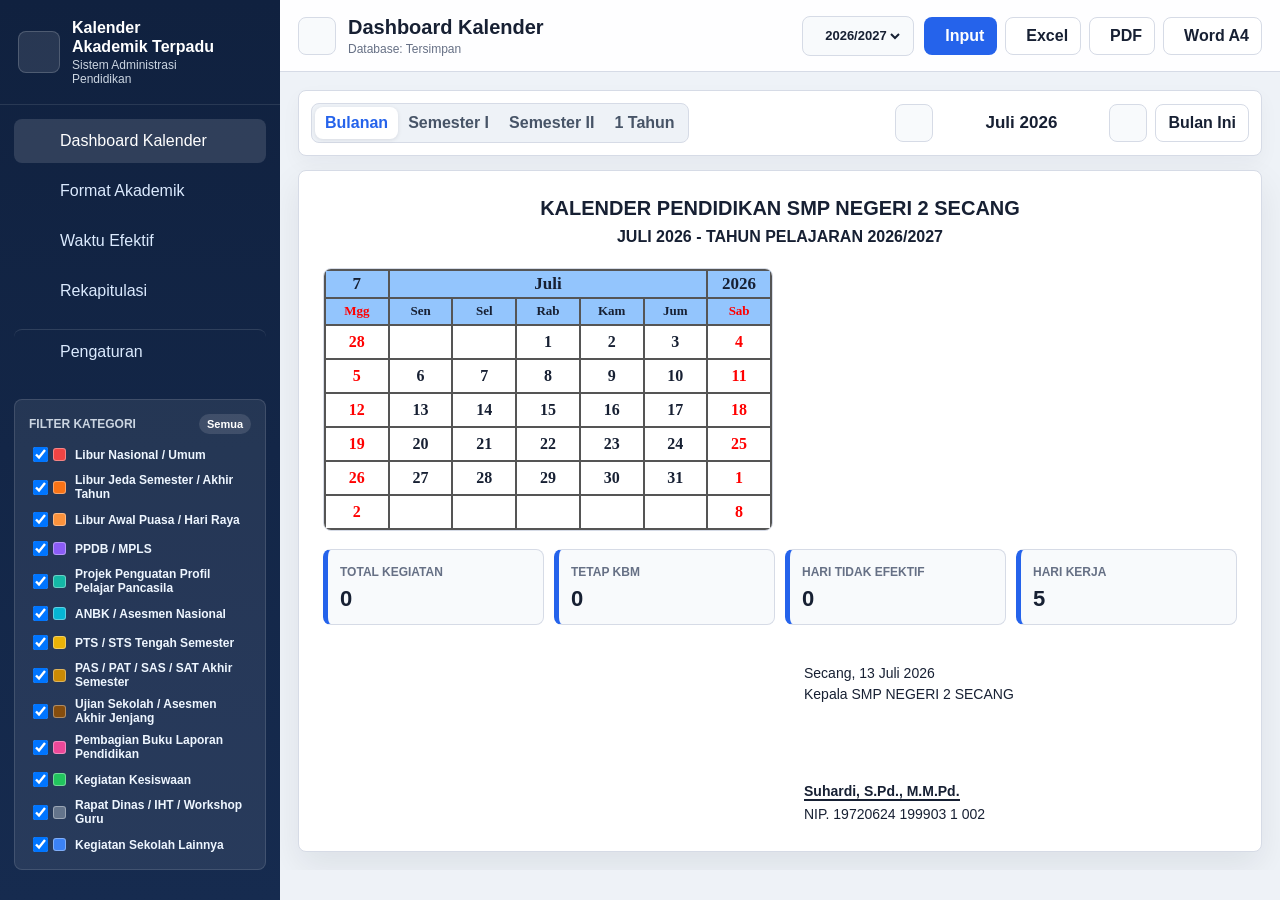
==== index.html @ 94230393 "Rename kalender_pendidikan_2025_2026 (1).html to index.html" ====
<!DOCTYPE html>
<html lang="id">
<head>
    <meta charset="UTF-8">
    <meta name="viewport" content="width=device-width, initial-scale=1.0">
    <meta http-equiv="Cache-Control" content="no-store, no-cache, must-revalidate">
    <meta http-equiv="Pragma" content="no-cache">
    <meta http-equiv="Expires" content="0">
    <title>Kalender Akademik Terpadu</title>
    <link rel="stylesheet" href="vendor/fontawesome/css/all.min.css">
    <link rel="stylesheet" href="styles.css?v=20260525-01">
</head>
<body>
    <script>
        (function () {
            try {
                var ui = JSON.parse(localStorage.getItem("siwaka.uiState.v4") || "{}");
                var sidebarCollapsed = localStorage.getItem("siwaka.sidebarCollapsed.v1") === "true" || ui.sidebarCollapsed === true;
                window.__SIWAKA_BOOT_STATE__ = {
                    sidebarCollapsed: sidebarCollapsed
                };
                if (sidebarCollapsed && window.innerWidth > 820) document.body.classList.add("sidebar-collapsed");
            } catch (error) {
                window.__SIWAKA_BOOT_STATE__ = {};
            }
        }());
    </script>
    <div id="mobile-overlay" class="mobile-overlay" aria-hidden="true"></div>

    <aside id="sidebar" class="sidebar">
        <div class="brand">
            <div class="brand-mark"><i class="fa-solid fa-graduation-cap"></i></div>
            <div>
                <h1>Kalender Akademik Terpadu</h1>
                <p>Sistem Administrasi Pendidikan</p>
            </div>
            <button type="button" class="icon-button sidebar-close" id="btn-close-sidebar" aria-label="Tutup menu">
                <i class="fa-solid fa-chevron-left"></i>
            </button>
        </div>

        <nav class="navigation" aria-label="Menu utama">
            <button type="button" class="nav-item active" data-view="dashboard"><i class="fa-solid fa-calendar-days"></i><span>Dashboard Kalender</span></button>
            <button type="button" class="nav-item" data-view="akademik"><i class="fa-solid fa-table-cells-large"></i><span>Format Akademik</span></button>
            <button type="button" class="nav-item" data-view="efektif"><i class="fa-solid fa-chart-pie"></i><span>Waktu Efektif</span></button>
            <button type="button" class="nav-item" data-view="rekap"><i class="fa-solid fa-list-check"></i><span>Rekapitulasi</span></button>
            <button type="button" class="nav-item nav-settings" data-view="settings"><i class="fa-solid fa-gear"></i><span>Pengaturan</span></button>
        </nav>

        <section class="sidebar-panel">
            <div class="panel-heading">
                <span>Filter Kategori</span>
                <button type="button" id="btn-select-all-filters">Semua</button>
            </div>
            <div id="filter-container" class="filter-list"></div>
        </section>
    </aside>

    <main class="app-shell">
        <header class="topbar no-export">
            <div class="topbar-left">
                <button type="button" class="icon-button" id="btn-open-sidebar" aria-label="Buka menu">
                    <i class="fa-solid fa-bars"></i>
                </button>
                <div>
                    <h2 id="header-title">Dashboard Kalender</h2>
                    <p id="database-status">Database belum dimuat</p>
                </div>
            </div>
            <div class="topbar-actions">
                <label class="year-picker" for="header-year-selector">
                    <i class="fa-solid fa-calendar-check"></i>
                    <select id="header-year-selector" aria-label="Tahun pelajaran"></select>
                </label>
                <div id="header-actions" class="action-group"></div>
            </div>
        </header>

        <section id="main-content" class="main-content">
            <section id="view-dashboard" class="view-section active">
                <div class="tool-surface no-export">
                    <div class="toolbar-row">
                        <div class="segmented" role="group" aria-label="Tampilan dashboard">
                            <button type="button" class="segment active" data-dashboard-mode="month">Bulanan</button>
                            <button type="button" class="segment" data-dashboard-mode="semester1">Semester I</button>
                            <button type="button" class="segment" data-dashboard-mode="semester2">Semester II</button>
                            <button type="button" class="segment" data-dashboard-mode="year">1 Tahun</button>
                        </div>
                        <div class="calendar-nav" id="month-nav">
                            <button type="button" class="icon-button bordered" id="btn-prev-month" aria-label="Bulan sebelumnya"><i class="fa-solid fa-chevron-left"></i></button>
                            <strong id="current-month-year">Juli 2026</strong>
                            <button type="button" class="icon-button bordered" id="btn-next-month" aria-label="Bulan berikutnya"><i class="fa-solid fa-chevron-right"></i></button>
                            <button type="button" class="secondary-button" id="btn-today">Bulan Ini</button>
                        </div>
                    </div>
                </div>
                <article id="export-dashboard" class="report-page dashboard-report"></article>
            </section>

            <section id="view-akademik" class="view-section">
                <div class="tool-surface no-export">
                    <div class="toolbar-row">
                        <div class="segmented" role="group" aria-label="Model format akademik">
                            <button type="button" class="segment active" data-academic-format="model-b">Model B</button>
                            <button type="button" class="segment" data-academic-format="model-c">Model C</button>
                            <button type="button" class="segment" data-academic-format="all">Semua Format</button>
                        </div>
                        <label class="inline-field" for="academic-scope">Rentang</label>
                        <select id="academic-scope">
                            <option value="year">1 Tahun Pelajaran</option>
                            <option value="semester1">Semester I</option>
                            <option value="semester2">Semester II</option>
                        </select>
                    </div>
                </div>
                <article id="export-akademik" class="report-page akademik-report"></article>
            </section>

            <section id="view-efektif" class="view-section">
                <article id="export-efektif" class="report-page">
                    <div class="report-title with-line">
                        <h2>ANALISIS ALOKASI WAKTU EFEKTIF</h2>
                        <h3>TAHUN PELAJARAN <span class="academic-year-text"></span></h3>
                    </div>
                    <div class="identity-grid">
                        <div><span>Nama Sekolah</span><strong class="school-name-text"></strong></div>
                        <div><span>Mata Pelajaran</span><strong class="subject-name-text"></strong></div>
                        <div><span>Jumlah Hari Kerja</span><strong><span class="work-days-text"></span> hari/minggu</strong></div>
                        <div><span>Alokasi Jam Pelajaran</span><strong><span class="jam-per-minggu-text"></span> JP/minggu</strong></div>
                        <div><span>Guru Pengampu</span><strong class="teacher-name-text"></strong></div>
                        <div><span>NIP Guru</span><strong class="teacher-nip-text"></strong></div>
                    </div>

                    <div id="efektif-summary" class="metric-grid"></div>

                    <h3 class="section-label">A. Perhitungan Semester I</h3>
                    <div class="table-scroll">
                        <table id="table-efektif-ganjil" class="report-table efektif-table">
                            <thead>
                                <tr>
                                    <th rowspan="2">No</th>
                                    <th rowspan="2">Bulan</th>
                                    <th colspan="2">Waktu Tersedia</th>
                                    <th colspan="3">Waktu Tidak Efektif</th>
                                    <th colspan="3">Waktu Efektif</th>
                                </tr>
                                <tr>
                                    <th>Pekan</th>
                                    <th>Hari Kerja</th>
                                    <th>Hari Libur</th>
                                    <th>Kegiatan</th>
                                    <th>Pekan</th>
                                    <th>Pekan</th>
                                    <th>Hari</th>
                                    <th>Jam</th>
                                </tr>
                            </thead>
                            <tbody></tbody>
                            <tfoot></tfoot>
                        </table>
                    </div>

                    <h3 class="section-label">B. Perhitungan Semester II</h3>
                    <div class="table-scroll">
                        <table id="table-efektif-genap" class="report-table efektif-table">
                            <thead>
                                <tr>
                                    <th rowspan="2">No</th>
                                    <th rowspan="2">Bulan</th>
                                    <th colspan="2">Waktu Tersedia</th>
                                    <th colspan="3">Waktu Tidak Efektif</th>
                                    <th colspan="3">Waktu Efektif</th>
                                </tr>
                                <tr>
                                    <th>Pekan</th>
                                    <th>Hari Kerja</th>
                                    <th>Hari Libur</th>
                                    <th>Kegiatan</th>
                                    <th>Pekan</th>
                                    <th>Pekan</th>
                                    <th>Hari</th>
                                    <th>Jam</th>
                                </tr>
                            </thead>
                            <tbody></tbody>
                            <tfoot></tfoot>
                        </table>
                    </div>

                    <div class="signature-row">
                        <div class="signature-block">
                            <p>Mengetahui,</p>
                            <p>Kepala Sekolah</p>
                            <div class="signature-space"></div>
                            <p class="signature-name headmaster-name-text"></p>
                            <p>NIP. <span class="headmaster-nip-text"></span></p>
                        </div>
                        <div class="signature-block">
                            <p><span class="ttd-place-date"></span></p>
                            <p>Guru Mata Pelajaran</p>
                            <div class="signature-space"></div>
                            <p class="signature-name teacher-name-text"></p>
                            <p>NIP. <span class="teacher-nip-text"></span></p>
                        </div>
                    </div>
                </article>
            </section>

            <section id="view-rekap" class="view-section">
                <div class="tool-surface no-export">
                    <div class="toolbar-row">
                        <label class="inline-field" for="filter-rekap-semester">Semester</label>
                        <select id="filter-rekap-semester">
                            <option value="all">Semua Semester</option>
                            <option value="semester1">Semester I</option>
                            <option value="semester2">Semester II</option>
                        </select>
                        <label class="inline-field" for="filter-rekap-bulan">Bulan</label>
                        <select id="filter-rekap-bulan"></select>
                    </div>
                </div>
                <article id="export-rekap" class="report-page">
                    <div class="report-title">
                        <h2>REKAPITULASI KEGIATAN DAN HARI LIBUR</h2>
                        <h3>TAHUN PELAJARAN <span class="academic-year-text"></span></h3>
                    </div>

                    <h3 class="section-label">A. Kegiatan Tetap KBM</h3>
                    <div class="table-scroll">
                        <table id="table-rekap-effective" class="report-table rekap-table">
                            <thead>
                                <tr>
                                    <th>No</th>
                                    <th>Nama Kegiatan</th>
                                    <th>Tanggal Mulai</th>
                                    <th>Tanggal Berakhir</th>
                                    <th>Durasi</th>
                                    <th>Kategori</th>
                                    <th>Status KBM</th>
                                    <th class="no-export">Aksi</th>
                                </tr>
                            </thead>
                            <tbody></tbody>
                        </table>
                    </div>

                    <h3 class="section-label danger">B. Hari Tidak Efektif KBM</h3>
                    <div class="table-scroll">
                        <table id="table-rekap-non-effective" class="report-table rekap-table">
                            <thead>
                                <tr>
                                    <th>No</th>
                                    <th>Nama Kegiatan / Hari Libur</th>
                                    <th>Tanggal Mulai</th>
                                    <th>Tanggal Berakhir</th>
                                    <th>Durasi</th>
                                    <th>Kategori</th>
                                    <th>Status KBM</th>
                                    <th class="no-export">Aksi</th>
                                </tr>
                            </thead>
                            <tbody></tbody>
                        </table>
                    </div>

                    <div class="signature-row">
                        <div class="signature-block"></div>
                        <div class="signature-block">
                            <p><span class="ttd-place-date"></span></p>
                            <p>Kepala Sekolah</p>
                            <div class="signature-space"></div>
                            <p class="signature-name headmaster-name-text"></p>
                            <p>NIP. <span class="headmaster-nip-text"></span></p>
                        </div>
                    </div>
                </article>
            </section>

            <section id="view-settings" class="view-section">
                <article class="settings-page">
                    <div class="tool-surface no-export">
                        <div class="segmented settings-tabs" role="group" aria-label="Tab pengaturan">
                            <button type="button" class="segment active" data-settings-tab="database">Database</button>
                            <button type="button" class="segment" data-settings-tab="identity">Identitas & Kurikulum</button>
                            <button type="button" class="segment" data-settings-tab="periods">Periode Pembelajaran</button>
                            <button type="button" class="segment" data-settings-tab="categories">Kategori</button>
                        </div>
                    </div>

                    <section class="settings-tab-panel active" id="settings-tab-database">
                        <section class="settings-card">
                            <div class="settings-heading">
                                <div>
                                    <h2>Database Excel</h2>
                                    <p id="db-file-name">kalender_database.xlsx</p>
                                </div>
                                <span id="db-state-pill" class="state-pill">Memuat</span>
                            </div>
                            <div class="button-row">
                                <button type="button" class="primary-button" id="btn-open-database"><i class="fa-solid fa-folder-open"></i> Buka Database</button>
                                <button type="button" class="secondary-button" id="btn-save-database"><i class="fa-solid fa-floppy-disk"></i> Simpan Database</button>
                                <button type="button" class="secondary-button" id="btn-download-database"><i class="fa-solid fa-file-arrow-down"></i> Unduh Database</button>
                            </div>
                            <input type="file" id="db-file-input" accept=".xlsx,.xls" hidden>
                        </section>
                    </section>

                    <section class="settings-tab-panel" id="settings-tab-identity">
                        <form id="settings-form" class="settings-card form-grid">
                            <div class="settings-heading wide">
                                <h2>Pengaturan Data Sekolah dan Kurikulum</h2>
                            </div>

                            <fieldset>
                                <legend>Identitas Sekolah</legend>
                                <label>Nama Sekolah
                                    <input type="text" id="set-schoolName" required>
                                </label>
                                <label>Tahun Pelajaran Mulai
                                    <select id="set-startYear"></select>
                                </label>
                                <label>Jenis Satuan Pendidikan
                                    <select id="set-institutionType">
                                        <option value="dinas">Dinas Pendidikan (SMP/SMA)</option>
                                        <option value="kemenag">Kemenag (MTs/MAN)</option>
                                        <option value="custom">Kustom</option>
                                    </select>
                                </label>
                                <label>Jumlah Hari Kerja
                                    <select id="set-workDays">
                                        <option value="5">5 hari kerja</option>
                                        <option value="6">6 hari kerja</option>
                                    </select>
                                </label>
                            </fieldset>

                            <fieldset>
                                <legend>Mata Pelajaran</legend>
                                <label>Mata Pelajaran
                                    <input type="text" id="set-subjectName">
                                </label>
                                <label>Kelas
                                    <input type="text" id="set-className" placeholder="Contoh: Kelas 8">
                                </label>
                                <label>Alokasi Jam Pelajaran / Minggu
                                    <input type="number" min="1" max="60" id="set-jamPerMinggu">
                                </label>
                                <label>Guru Pengampu
                                    <input type="text" id="set-teacherName">
                                </label>
                                <label>NIP Guru
                                    <input type="text" id="set-teacherNip">
                                </label>
                            </fieldset>

                            <fieldset>
                                <legend>Tanda Tangan Dokumen</legend>
                                <label>Nama Kepala Sekolah
                                    <input type="text" id="set-headmasterName">
                                </label>
                                <label>NIP Kepala Sekolah
                                    <input type="text" id="set-headmasterNip">
                                </label>
                                <label>Tempat Tanda Tangan
                                    <input type="text" id="set-ttdPlace">
                                </label>
                                <label>Tanggal Tanda Tangan
                                    <input type="date" id="set-ttdDate">
                                </label>
                            </fieldset>

                            <div class="form-actions wide">
                                <button type="submit" class="primary-button"><i class="fa-solid fa-check"></i> Simpan Pengaturan</button>
                            </div>
                        </form>
                    </section>

                    <section class="settings-tab-panel" id="settings-tab-periods">
                        <section class="settings-card">
                            <div class="settings-heading">
                                <div>
                                    <h2>Periode Pembelajaran</h2>
                                    <p>Kelola tahun pelajaran, salin kegiatan antarperiode, dan bersihkan periode yang tidak digunakan.</p>
                                </div>
                                <button type="button" class="primary-button" id="btn-add-period"><i class="fa-solid fa-plus"></i> Tambah Periode</button>
                            </div>
                            <div class="table-scroll">
                                <table id="table-periods" class="report-table period-table">
                                    <thead>
                                        <tr>
                                            <th>Tahun Pelajaran</th>
                                            <th>Jumlah Kegiatan</th>
                                            <th>Status</th>
                                            <th>Aksi</th>
                                        </tr>
                                    </thead>
                                    <tbody></tbody>
                                </table>
                            </div>
                        </section>
                    </section>

                    <section class="settings-tab-panel" id="settings-tab-categories">
                        <section class="settings-card">
                            <div class="settings-heading">
                                <div>
                                    <h2>Pengaturan Kategori</h2>
                                    <p>Tambah, ubah, atau hapus kategori kegiatan yang tersimpan di database Excel.</p>
                                </div>
                                <button type="button" class="primary-button" id="btn-new-category"><i class="fa-solid fa-plus"></i> Tambah Kategori</button>
                            </div>
                            <div class="category-layout">
                                <form id="category-form" class="category-form">
                                    <input type="hidden" id="category-original-key">
                                    <label>Kode Kategori
                                        <input type="text" id="category-key" placeholder="contoh: raker" required>
                                    </label>
                                    <label>Nama Kategori
                                        <input type="text" id="category-label" placeholder="Contoh: Rapat Kerja" required>
                                    </label>
                                    <label>Warna
                                        <input type="color" id="category-color" value="#3b82f6">
                                    </label>
                                    <label>Warna Teks
                                        <select id="category-text-color">
                                            <option value="white">Putih</option>
                                            <option value="black">Hitam</option>
                                        </select>
                                    </label>
                                    <label class="check-row compact">
                                        <input type="checkbox" id="category-default-non-effective">
                                        <span>Default Hari Tidak Efektif KBM</span>
                                    </label>
                                    <div class="button-row">
                                        <button type="submit" class="primary-button"><i class="fa-solid fa-floppy-disk"></i> Simpan Kategori</button>
                                        <button type="button" class="secondary-button" id="btn-reset-category">Bersihkan</button>
                                    </div>
                                </form>
                                <div class="table-scroll">
                                    <table id="table-categories" class="report-table category-table">
                                        <thead>
                                            <tr>
                                                <th>Kode</th>
                                                <th>Warna</th>
                                                <th>Nama Kategori</th>
                                                <th>Default KBM</th>
                                                <th>Aksi</th>
                                            </tr>
                                        </thead>
                                        <tbody></tbody>
                                    </table>
                                </div>
                            </div>
                        </section>
                    </section>
                </article>
            </section>
        </section>
    </main>

    <div id="event-modal" class="modal" aria-hidden="true">
        <div class="modal-card" role="dialog" aria-modal="true" aria-labelledby="modal-title">
            <div class="modal-head">
                <h3 id="modal-title">Tambah Kegiatan</h3>
                <button type="button" class="icon-button" id="btn-close-modal" aria-label="Tutup"><i class="fa-solid fa-xmark"></i></button>
            </div>
            <form id="event-form" class="event-form">
                <input type="hidden" id="event-id">
                <label>Nama Kegiatan
                    <input type="text" id="event-title" required>
                </label>
                <div class="two-cols">
                    <label>Tanggal Mulai
                        <input type="date" id="event-start" required>
                    </label>
                    <label>Tanggal Berakhir
                        <input type="date" id="event-end" required>
                    </label>
                </div>
                <label>Kategori / Jenis Kegiatan
                    <select id="event-type" required></select>
                </label>
                <label>Catatan
                    <textarea id="event-notes" rows="3"></textarea>
                </label>
                <label class="check-row">
                    <input type="checkbox" id="event-isNonEffective">
                    <span>Masuk Hari Tidak Efektif KBM</span>
                </label>
                <div class="modal-actions">
                    <button type="button" class="danger-button hidden" id="btn-delete-event"><i class="fa-solid fa-trash"></i> Hapus</button>
                    <div class="modal-actions-right">
                        <button type="button" class="secondary-button" id="btn-cancel-event">Batal</button>
                        <button type="submit" class="primary-button"><i class="fa-solid fa-floppy-disk"></i> Simpan</button>
                    </div>
                </div>
            </form>
        </div>
    </div>

    <script src="vendor/sweetalert2.all.min.js"></script>
    <script src="vendor/xlsx.full.min.js"></script>
    <script src="vendor/html2canvas.min.js"></script>
    <script src="vendor/jspdf.umd.min.js"></script>
    <script src="vendor/exceljs.min.js"></script>
    <script src="vendor/docx.umd.js"></script>
    <script src="app.js?v=20260525-01"></script>
</body>
</html>
---- styles.css ----
:root {
    --ink: #172033;
    --muted: #667085;
    --line: #d6dbe6;
    --soft: #f4f7fb;
    --surface: #ffffff;
    --navy: #10213f;
    --navy-2: #1d3557;
    --blue: #2563eb;
    --green: #15803d;
    --amber: #b45309;
    --red: #dc2626;
    --cyan: #0e7490;
    --radius: 8px;
    --shadow: 0 14px 34px rgba(15, 23, 42, 0.08);
}

* {
    box-sizing: border-box;
}

html,
body {
    height: 100%;
}

body {
    margin: 0;
    display: flex;
    overflow: hidden;
    background: #eef2f7;
    color: var(--ink);
    font-family: "Segoe UI", Arial, sans-serif;
    letter-spacing: 0;
}

button,
input,
select,
textarea {
    font: inherit;
}

button {
    cursor: pointer;
}

.hidden {
    display: none !important;
}

.mobile-overlay {
    display: none;
    position: fixed;
    inset: 0;
    z-index: 40;
    background: rgba(15, 23, 42, 0.45);
}

.sidebar {
    width: 280px;
    flex: 0 0 280px;
    min-height: 100vh;
    background: linear-gradient(180deg, var(--navy), #162b4f);
    color: #fff;
    display: flex;
    flex-direction: column;
    z-index: 50;
    transition: transform 0.22s ease, margin-left 0.22s ease;
}

.brand {
    min-height: 82px;
    display: grid;
    grid-template-columns: 42px 1fr 34px;
    align-items: center;
    gap: 12px;
    padding: 18px;
    border-bottom: 1px solid rgba(255, 255, 255, 0.1);
}

.brand-mark {
    width: 42px;
    height: 42px;
    display: grid;
    place-items: center;
    border: 1px solid rgba(255, 255, 255, 0.18);
    border-radius: 8px;
    background: rgba(255, 255, 255, 0.1);
}

.brand h1,
.brand p {
    margin: 0;
}

.brand h1 {
    font-size: 16px;
    line-height: 1.2;
    font-weight: 800;
}

.brand p {
    margin-top: 2px;
    color: #cbd5e1;
    font-size: 12px;
}

.navigation {
    padding: 14px;
    display: grid;
    gap: 6px;
}

.nav-item {
    border: 0;
    background: transparent;
    color: #dbeafe;
    display: grid;
    grid-template-columns: 22px 1fr;
    gap: 12px;
    align-items: center;
    width: 100%;
    min-height: 44px;
    padding: 10px 12px;
    border-radius: var(--radius);
    text-align: left;
}

.nav-item:hover,
.nav-item.active {
    background: rgba(255, 255, 255, 0.13);
    color: #fff;
}

.nav-settings {
    margin-top: 10px;
    border-top: 1px solid rgba(255, 255, 255, 0.12);
}

.sidebar-panel {
    margin: 12px 14px 18px;
    padding: 14px;
    background: rgba(255, 255, 255, 0.08);
    border: 1px solid rgba(255, 255, 255, 0.12);
    border-radius: var(--radius);
    overflow: auto;
}

.panel-heading {
    display: flex;
    justify-content: space-between;
    align-items: center;
    margin-bottom: 10px;
    color: #cbd5e1;
    font-size: 12px;
    font-weight: 800;
    text-transform: uppercase;
}

.panel-heading button {
    border: 0;
    border-radius: 999px;
    background: rgba(255, 255, 255, 0.12);
    color: #fff;
    padding: 4px 8px;
    font-size: 11px;
}

.filter-list {
    display: grid;
    gap: 8px;
    max-height: 48vh;
    overflow: auto;
    padding-right: 3px;
}

.filter-item {
    display: grid;
    grid-template-columns: 16px 14px 1fr;
    align-items: center;
    gap: 8px;
    font-size: 12px;
    color: #eef6ff;
}

.filter-item input {
    width: 15px;
    height: 15px;
}

.swatch {
    width: 13px;
    height: 13px;
    border-radius: 3px;
    border: 1px solid rgba(255, 255, 255, 0.35);
}

.app-shell {
    min-width: 0;
    flex: 1;
    display: flex;
    flex-direction: column;
    height: 100vh;
}

.topbar {
    min-height: 72px;
    padding: 12px 18px;
    background: rgba(255, 255, 255, 0.96);
    border-bottom: 1px solid var(--line);
    display: flex;
    align-items: center;
    justify-content: space-between;
    gap: 16px;
    z-index: 20;
}

.topbar-left {
    display: flex;
    align-items: center;
    gap: 12px;
    min-width: 240px;
}

.topbar h2 {
    margin: 0;
    font-size: 20px;
    font-weight: 800;
}

.topbar p {
    margin: 3px 0 0;
    color: var(--muted);
    font-size: 12px;
}

.topbar-actions {
    display: flex;
    align-items: center;
    gap: 10px;
    flex-wrap: wrap;
    justify-content: flex-end;
}

.action-group {
    display: flex;
    gap: 8px;
    flex-wrap: wrap;
    justify-content: flex-end;
}

.icon-button,
.primary-button,
.secondary-button,
.danger-button,
.export-button,
.event-action,
.segment {
    border: 1px solid transparent;
    border-radius: var(--radius);
    min-height: 38px;
    display: inline-flex;
    align-items: center;
    justify-content: center;
    gap: 8px;
    padding: 9px 12px;
    font-weight: 700;
}

.icon-button {
    width: 38px;
    padding: 0;
    color: var(--ink);
    background: #f8fafc;
    border-color: var(--line);
}

.icon-button:hover,
.secondary-button:hover,
.export-button:hover {
    background: #e9eef6;
}

.bordered {
    border-color: var(--line);
}

.primary-button {
    color: #fff;
    background: var(--blue);
}

.primary-button:hover {
    background: #1d4ed8;
}

.secondary-button,
.export-button,
.event-action {
    background: #fff;
    color: var(--ink);
    border-color: var(--line);
}

.danger-button {
    background: #fff1f2;
    color: var(--red);
    border-color: #fecdd3;
}

.year-picker {
    display: inline-flex;
    align-items: center;
    gap: 8px;
    min-height: 38px;
    padding: 0 10px;
    border: 1px solid var(--line);
    border-radius: var(--radius);
    background: #f8fafc;
}

.year-picker select,
.tool-surface select,
.settings-page select,
.settings-page input,
.event-form input,
.event-form select,
.event-form textarea {
    border: 1px solid var(--line);
    border-radius: var(--radius);
    background: #fff;
    color: var(--ink);
    min-height: 38px;
    padding: 8px 10px;
}

.year-picker select {
    border: 0;
    background: transparent;
    padding: 0;
    font-weight: 800;
}

.main-content {
    overflow: auto;
    padding: 18px;
}

.view-section {
    display: none;
}

.view-section.active {
    display: block;
}

.tool-surface {
    background: var(--surface);
    border: 1px solid var(--line);
    border-radius: var(--radius);
    padding: 12px;
    margin-bottom: 14px;
    box-shadow: 0 8px 20px rgba(15, 23, 42, 0.04);
}

.toolbar-row {
    display: flex;
    align-items: center;
    gap: 10px;
    flex-wrap: wrap;
}

.segmented {
    display: inline-flex;
    background: #eef2f7;
    border: 1px solid var(--line);
    border-radius: var(--radius);
    padding: 3px;
}

.segment {
    border: 0;
    min-height: 32px;
    background: transparent;
    color: #475467;
    padding: 7px 10px;
}

.segment.active {
    background: #fff;
    color: var(--blue);
    box-shadow: 0 1px 4px rgba(15, 23, 42, 0.1);
}

.settings-tab-panel {
    display: none;
}

.settings-tab-panel.active {
    display: block;
}

.calendar-nav {
    display: flex;
    align-items: center;
    gap: 8px;
    margin-left: auto;
}

.calendar-nav strong {
    min-width: 160px;
    text-align: center;
    font-size: 17px;
}

.inline-field {
    color: var(--muted);
    font-weight: 800;
    font-size: 13px;
}

.report-page {
    background: #fff;
    border: 1px solid var(--line);
    border-radius: var(--radius);
    box-shadow: var(--shadow);
    padding: 24px;
    overflow: hidden;
}

.report-sheet {
    background: #fff;
    page-break-after: always;
    break-after: page;
}

.report-sheet:last-child {
    page-break-after: auto;
    break-after: auto;
}

.akademik-report,
.dashboard-report {
    display: grid;
    gap: 18px;
}

.akademik-sheet + .akademik-sheet {
    padding-top: 18px;
    border-top: 1px dashed #c7cfdb;
}

.report-title {
    text-align: center;
    margin-bottom: 20px;
}

.report-title h2,
.report-title h3 {
    margin: 0;
    text-transform: uppercase;
}

.report-title h2 {
    font-size: 20px;
    line-height: 1.3;
    font-weight: 900;
}

.report-title h3 {
    margin-top: 5px;
    font-size: 16px;
    font-weight: 800;
    line-height: 1.35;
}

.with-line {
    padding-bottom: 14px;
    border-bottom: 2px solid var(--ink);
}

.table-scroll {
    width: 100%;
    overflow: auto;
}

.report-table,
.academic-board,
.summary-table,
.month-calendar {
    width: 100%;
    border-collapse: collapse;
}

.report-table th,
.report-table td,
.summary-table th,
.summary-table td {
    border: 1px solid #344054;
    padding: 6px 8px;
    text-align: center;
    vertical-align: middle;
}

.report-table th,
.summary-table th {
    background: #e8edf5;
    font-weight: 900;
}

.report-table td.text-left,
.summary-table td.text-left {
    text-align: left;
}

.academic-board {
    table-layout: fixed;
    min-width: 1240px;
    font-family: "Times New Roman", serif;
    font-size: 16px;
}

.academic-board th,
.academic-board td {
    border: 2px solid #1f2937;
    height: 28px;
    text-align: center;
    vertical-align: middle;
    padding: 0;
}

.academic-board th {
    background: #fff;
    font-weight: 700;
}

.academic-board .col-no {
    width: 42px;
}

.academic-board .col-month {
    width: 170px;
    text-align: left;
    padding-left: 8px;
    font-size: 19px;
    white-space: nowrap;
}

.academic-board .date-col {
    width: 32px;
}

.academic-board .day-head {
    height: 54px;
    font-size: 16px;
    font-weight: 500;
}

.academic-board .day-head span {
    display: inline-block;
    writing-mode: vertical-rl;
    transform: rotate(180deg);
    line-height: 1;
}

.academic-board .date-cell {
    font-size: 18px;
    background: #fff;
}

.academic-board .other-month {
    background: #dfead8;
    color: #fff;
}

.academic-board .non-working {
    color: #dc2626;
    font-weight: 800;
}

.model-b-table .date-cell.non-working:not(.event-cell) {
    background: #fff;
    color: #ff0000;
}

.model-b-table {
    min-width: 1180px;
}

.model-b-table .col-month {
    width: 160px;
}

.model-b-table .date-col {
    width: 27px;
}

.model-b-table .day-head.non-working {
    background: #ff0000;
    color: #fff;
}

.model-b-table .day-head {
    height: 30px;
    font-size: 13px;
}

.model-b-table .day-head span {
    writing-mode: horizontal-tb;
    transform: none;
    line-height: 1.1;
}

.model-b-table .date-cell {
    height: 30px;
    font-size: 16px;
    line-height: 1;
}

.model-b-table .blank-date {
    background: #fff;
    color: transparent;
}

.model-b-table .date-cell.non-working:not(.event-cell) {
    background: #ff0000;
    color: #fff;
}

.model-c-table {
    min-width: 1240px;
    font-size: 14px;
}

.model-c-table .col-month {
    width: 170px;
    font-size: 18px;
}

.model-c-table .date-col {
    width: 36px;
    height: 28px;
    font-size: 17px;
}

.model-c-table .date-cell {
    height: 34px;
    font-size: 14px;
}

.model-c-table .date-cell.non-working:not(.event-cell) {
    background: #ff0000;
    color: #fff;
}

.model-c-table .invalid-date {
    background: #000 !important;
    color: #000 !important;
}

.academic-board .event-cell {
    color: #fff;
    font-weight: 900;
    text-shadow: 0 1px 2px rgba(0, 0, 0, 0.35);
}

.academic-board .event-cell.light-text {
    color: #111827;
    text-shadow: none;
}

.report-footer-grid {
    display: grid;
    grid-template-columns: minmax(360px, 1fr) minmax(260px, 0.8fr);
    gap: 36px;
    margin-top: 24px;
    align-items: start;
}

.summary-table {
    max-width: 560px;
    font-size: 14px;
}

.dashboard-export-summary {
    display: grid;
    grid-template-columns: minmax(260px, 0.75fr) minmax(360px, 1fr);
    gap: 18px;
    align-items: start;
    margin-top: 20px;
}

.dashboard-stats-table {
    max-width: 420px;
}

.export-only {
    display: none !important;
}

.format-note {
    margin: 8px 0 0;
    color: var(--muted);
    font-size: 12px;
    font-weight: 800;
    text-align: right;
}

.no-break {
    break-inside: avoid;
    page-break-inside: avoid;
}

.legend-list {
    display: flex;
    flex-wrap: wrap;
    gap: 8px 16px;
    margin-top: 16px;
    font-size: 12px;
}

.legend-item {
    display: inline-flex;
    align-items: center;
    gap: 6px;
}

.signature-row {
    display: grid;
    grid-template-columns: 1fr 1fr;
    gap: 48px;
    margin-top: 40px;
}

.signature-block {
    min-height: 150px;
    font-size: 14px;
}

.signature-block.right {
    justify-self: end;
    min-width: 320px;
}

.signature-block p {
    margin: 0 0 5px;
}

.signature-space {
    height: 76px;
}

.signature-name {
    display: inline-block;
    border-bottom: 2px solid currentColor;
    font-weight: 900;
}

.effective-sheet {
    max-width: 980px;
    margin: 0 auto;
    padding: 34px 28px 26px;
    font-family: "Times New Roman", serif;
    color: #111;
}

.effective-title {
    margin: 0 0 28px;
    text-align: center;
    font-size: 22px;
    font-weight: 900;
    letter-spacing: 0;
}

.effective-identity-table {
    width: 860px;
    margin: 0 auto 16px;
    border-collapse: collapse;
    table-layout: fixed;
    font-size: 18px;
}

.effective-identity-table td {
    border: 0;
    padding: 2px 8px;
    vertical-align: top;
    text-align: left;
}

.effective-identity-table td:nth-child(1),
.effective-identity-table td:nth-child(3) {
    width: 170px;
}

.effective-section-title {
    max-width: 840px;
    margin: 16px auto 10px;
    font-size: 19px;
    font-weight: 900;
}

.effective-board {
    width: 840px;
    margin: 0 auto 28px;
    border-collapse: collapse;
    table-layout: fixed;
    font-size: 18px;
}

.effective-board th,
.effective-board td {
    border: 2px solid #111;
    height: 34px;
    padding: 3px 7px;
    text-align: center;
    vertical-align: middle;
}

.effective-board th,
.effective-board tfoot th {
    background: var(--effective-accent, #93c5fd);
    font-weight: 900;
}

.effective-board .text-left {
    text-align: left;
    padding-left: 18px;
}

.effective-summary {
    width: 600px;
    margin: 0 0 38px 56px;
    border-collapse: collapse;
    font-size: 18px;
}

.effective-summary td {
    border: 0;
    padding: 4px 8px;
    vertical-align: middle;
    text-align: left;
}

.effective-summary td:nth-child(1) {
    width: 36px;
    text-align: right;
}

.effective-summary td:nth-child(2) {
    width: 280px;
}

.effective-summary td:nth-child(3) {
    width: 18px;
    text-align: center;
}

.effective-summary td:nth-child(4) {
    width: 70px;
    text-align: right;
}

.effective-sheet .signature-row {
    width: 760px;
    margin: 18px auto 0;
}

.effective-sheet .signature-block {
    font-size: 18px;
}

.identity-grid {
    display: grid;
    grid-template-columns: repeat(2, minmax(220px, 1fr));
    gap: 8px 26px;
    margin: 18px 0;
}

.identity-grid div {
    display: flex;
    justify-content: space-between;
    gap: 16px;
    border-bottom: 1px dashed #b8c0cc;
    padding-bottom: 5px;
}

.identity-grid span {
    color: var(--muted);
    font-weight: 700;
}

.metric-grid {
    display: grid;
    grid-template-columns: repeat(4, minmax(150px, 1fr));
    gap: 10px;
    margin: 18px 0;
}

.metric-card {
    border: 1px solid var(--line);
    border-left: 5px solid var(--blue);
    border-radius: var(--radius);
    background: #f8fafc;
    padding: 12px;
}

.metric-card strong {
    display: block;
    margin-top: 6px;
    font-size: 22px;
}

.metric-card span {
    color: var(--muted);
    font-size: 12px;
    font-weight: 800;
    text-transform: uppercase;
}

.section-label {
    margin: 22px 0 8px;
    padding: 9px 12px;
    background: #eaf2ff;
    border-left: 5px solid var(--blue);
    font-size: 15px;
    text-transform: uppercase;
}

.section-label.danger {
    background: #fff1f2;
    border-left-color: var(--red);
}

.efektif-table,
.rekap-table {
    font-size: 13px;
}

.rekap-table .status-effective {
    color: var(--green);
    font-weight: 900;
}

.rekap-table .status-non-effective {
    color: var(--red);
    font-weight: 900;
}

.category-pill {
    display: inline-block;
    max-width: 190px;
    padding: 4px 7px;
    border-radius: 999px;
    color: #fff;
    font-size: 10px;
    font-weight: 900;
    text-transform: uppercase;
    line-height: 1.2;
}

.category-pill.light-text {
    color: #111827;
}

.settings-page {
    max-width: min(100%, 1280px);
    margin: 0 auto;
    display: grid;
    gap: 16px;
}

.settings-card {
    background: #fff;
    border: 1px solid var(--line);
    border-radius: var(--radius);
    box-shadow: var(--shadow);
    padding: 18px;
}

.settings-heading {
    display: flex;
    align-items: center;
    justify-content: space-between;
    gap: 12px;
    margin-bottom: 14px;
}

.settings-heading h2 {
    margin: 0;
    font-size: 18px;
}

.settings-heading p {
    margin: 4px 0 0;
    color: var(--muted);
}

.state-pill {
    display: inline-flex;
    align-items: center;
    border-radius: 999px;
    background: #eef2ff;
    color: #3730a3;
    padding: 5px 10px;
    font-weight: 900;
    font-size: 12px;
}

.state-pill.dirty {
    background: #fff7ed;
    color: var(--amber);
}

.state-pill.ready {
    background: #ecfdf3;
    color: var(--green);
}

.button-row {
    display: flex;
    flex-wrap: wrap;
    gap: 10px;
}

.category-layout {
    display: grid;
    grid-template-columns: minmax(220px, 280px) minmax(620px, 1fr);
    gap: 16px;
    align-items: start;
}

.category-form {
    display: grid;
    gap: 12px;
    padding: 14px;
    border: 1px solid var(--line);
    border-radius: var(--radius);
    background: #f8fafc;
}

.category-form input,
.category-form select {
    border: 1px solid var(--line);
    border-radius: var(--radius);
    background: #fff;
    color: var(--ink);
    min-height: 38px;
    padding: 8px 10px;
}

.category-form input[type="color"] {
    min-height: 42px;
    padding: 3px;
}

.check-row.compact {
    padding: 10px;
}

.category-table {
    width: 100%;
    min-width: 0;
    table-layout: fixed;
    font-size: 12px;
}

.category-table th,
.category-table td {
    padding: 6px;
    word-break: break-word;
}

.category-table th:nth-child(1),
.category-table td:nth-child(1) {
    width: 120px;
}

.category-table th:nth-child(2),
.category-table td:nth-child(2) {
    width: 170px;
}

.category-table th:nth-child(4),
.category-table td:nth-child(4) {
    width: 120px;
}

.category-table th:nth-child(5),
.category-table td:nth-child(5) {
    width: 82px;
}

.category-table code {
    padding: 3px 6px;
    border-radius: 5px;
    background: #eef2f7;
    color: #1f2937;
    font-weight: 800;
}

.export-dialog-grid {
    display: grid;
    grid-template-columns: minmax(260px, 0.78fr) minmax(340px, 1.22fr);
    gap: 18px;
    text-align: left;
    align-items: start;
}

.export-dialog-grid.single-panel {
    grid-template-columns: 1fr;
}

.export-dialog-fields {
    display: grid;
    grid-template-columns: 1fr 1fr;
    gap: 12px;
    align-content: start;
    padding: 2px;
}

.export-dialog-intro {
    grid-column: 1 / -1;
    display: grid;
    gap: 4px;
    padding: 12px;
    border: 1px solid #dbe3ef;
    border-radius: var(--radius);
    background: #f8fafc;
}

.export-dialog-intro strong {
    color: var(--navy);
    font-size: 14px;
}

.export-dialog-intro span {
    color: var(--muted);
    font-size: 12px;
}

.export-dialog-grid label {
    font-size: 12px;
}

.export-dialog-grid select,
.export-dialog-grid input {
    width: 100%;
    border: 1px solid var(--line);
    border-radius: var(--radius);
    min-height: 38px;
    padding: 8px 10px;
}

.pdf-preview-panel {
    display: grid;
    gap: 8px;
    justify-items: center;
    align-content: start;
    padding: 10px;
    border: 1px solid var(--line);
    border-radius: var(--radius);
    background: #f8fafc;
    min-width: 0;
}

.pdf-preview-panel canvas {
    width: 100%;
    max-width: 520px;
    height: auto;
    border-radius: 4px;
    background: #e5e7eb;
}

.pdf-preview-panel p {
    margin: 0;
    color: var(--muted);
    font-size: 12px;
    text-align: center;
}

.form-grid {
    display: grid;
    grid-template-columns: repeat(3, minmax(240px, 1fr));
    gap: 16px;
}

.form-grid .wide {
    grid-column: 1 / -1;
}

fieldset {
    border: 1px solid var(--line);
    border-radius: var(--radius);
    margin: 0;
    padding: 15px;
    display: grid;
    gap: 12px;
}

legend {
    padding: 0 7px;
    color: var(--navy-2);
    font-weight: 900;
}

label {
    display: grid;
    gap: 6px;
    color: #344054;
    font-size: 13px;
    font-weight: 800;
}

.form-actions {
    display: flex;
    justify-content: flex-end;
    padding-top: 4px;
}

.modal {
    display: none;
    position: fixed;
    inset: 0;
    z-index: 80;
    place-items: center;
    padding: 18px;
    background: rgba(15, 23, 42, 0.6);
}

.modal.open {
    display: grid;
}

.modal-card {
    width: min(620px, 100%);
    max-height: 92vh;
    overflow: auto;
    background: #fff;
    border-radius: var(--radius);
    box-shadow: 0 28px 80px rgba(0, 0, 0, 0.25);
}

.modal-head {
    display: flex;
    justify-content: space-between;
    align-items: center;
    padding: 16px 18px;
    border-bottom: 1px solid var(--line);
    background: #f8fafc;
}

.modal-head h3 {
    margin: 0;
}

.event-form {
    display: grid;
    gap: 14px;
    padding: 18px;
}

.two-cols {
    display: grid;
    grid-template-columns: 1fr 1fr;
    gap: 12px;
}

.check-row {
    display: flex;
    align-items: center;
    gap: 10px;
    background: #eff6ff;
    border: 1px solid #bfdbfe;
    border-radius: var(--radius);
    padding: 12px;
}

.check-row input {
    width: 18px;
    height: 18px;
}

.modal-actions {
    display: flex;
    justify-content: space-between;
    gap: 12px;
    padding-top: 12px;
    border-top: 1px solid var(--line);
}

.modal-actions-right {
    display: flex;
    gap: 8px;
    margin-left: auto;
}

.copy-period-dialog {
    display: grid;
    gap: 14px;
    text-align: left;
}

.copy-period-dialog p {
    margin: 0;
    color: var(--muted);
}

.copy-period-dialog label {
    display: grid;
    gap: 7px;
    font-weight: 800;
    color: var(--ink);
}

.copy-period-dialog .checkbox-row {
    display: flex;
    align-items: flex-start;
    gap: 10px;
    font-weight: 600;
}

.copy-period-dialog .checkbox-row input {
    margin-top: 3px;
}

.copy-period-dialog .dialog-hint {
    font-size: 13px;
}

.dashboard-month-card {
    border: 1px solid var(--line);
    border-radius: var(--radius);
    overflow: hidden;
    background: #fff;
    display: flex;
    flex-direction: column;
}

.month-event-list {
    padding: 8px;
    font-size: 11px;
    border-top: 1px solid var(--line);
    flex: 1;
    background: #fcfcfc;
}

.month-event-item {
    display: flex;
    align-items: flex-start;
    gap: 4px;
    margin-bottom: 2px;
    line-height: 1.2;
}

.event-dot {
    width: 6px;
    height: 6px;
    border-radius: 50%;
    flex-shrink: 0;
    margin-top: 4px;
}

.event-date {
    font-weight: 800;
    color: var(--navy);
    white-space: nowrap;
}

.event-text {
    color: #334155;
    word-break: break-word;
}

.month-event-more {
    font-style: italic;
    color: var(--muted);
    font-size: 10px;
    margin-top: 4px;
}

.dashboard-month-card h3 {
    margin: 0;
    padding: 9px 10px;
    background: #f2f6fb;
    border-bottom: 1px solid var(--line);
    font-size: 15px;
    text-align: center;
    text-transform: uppercase;
}

.month-calendar {
    table-layout: fixed;
    font-size: 13px;
    font-family: "Times New Roman", serif;
}

.month-calendar th,
.month-calendar td {
    border: 2px solid #555;
    height: 34px;
    vertical-align: middle;
    padding: 2px;
    text-align: center;
}

.month-calendar th {
    height: 27px;
    background: #93c5fd;
    font-weight: 900;
}

.month-calendar .month-title-row th {
    font-size: 17px;
    height: 28px;
}

.month-calendar .non-working-head {
    color: #ff0000;
}

.month-calendar .date-number {
    display: block;
    line-height: 1;
    font-weight: 900;
    margin: 0;
    font-size: 16px;
}

.month-calendar .other-month {
    color: transparent;
    background: #fff;
}

.month-calendar .non-working {
    color: #ff0000;
}

.month-calendar .event-cell {
    color: #fff;
    font-weight: 900;
}

.month-calendar .event-cell.light-text {
    color: #111827;
}

.month-calendar .event-mini {
    display: block;
    overflow: hidden;
    white-space: nowrap;
    text-overflow: ellipsis;
    border-radius: 3px;
    padding: 2px 3px;
    color: #fff;
    font-size: 10px;
    line-height: 1.2;
    margin-top: 2px;
    font-family: Arial, sans-serif;
    font-weight: 700;
}

.month-calendar .event-mini.light-text {
    color: #111827;
}

.dashboard-grid {
    display: grid;
    grid-template-columns: repeat(3, minmax(260px, 1fr));
    gap: 14px;
}

.dashboard-grid.model-a-year {
    grid-template-columns: repeat(4, minmax(230px, 1fr));
    gap: 8px 14px;
}

.dashboard-grid.semester {
    grid-template-columns: repeat(2, minmax(300px, 1fr));
}

.empty-row {
    color: var(--muted);
    font-style: italic;
}

.export-clone {
    position: fixed;
    left: -10000px;
    top: 0;
    background: #fff;
    color: #111827;
    padding: 0;
    z-index: 0;
    pointer-events: none;
    font-kerning: none;
    text-rendering: geometricPrecision;
    overflow: visible;
}

.export-clone *,
.export-mode * {
    box-sizing: border-box;
}

.export-clone .report-page,
.export-mode {
    width: 100%;
    box-shadow: none !important;
    border: 0 !important;
    border-radius: 0 !important;
}

.export-mode .no-export {
    display: none !important;
}

.export-mode .table-scroll {
    overflow: visible;
}

.print-fit-page {
    box-sizing: border-box;
    background: #fff;
}

.export-page-a3.export-landscape {
    min-height: 1120px;
}

.export-page-a4.export-landscape {
    min-height: 780px;
}

.export-page-a3.export-portrait {
    min-height: 1600px;
}

.export-page-a4.export-portrait {
    min-height: 1120px;
}

.export-mode {
    letter-spacing: 0 !important;
    word-spacing: normal !important;
}

.pdf-export-mode,
.pdf-export-mode * {
    font-family: Arial, Helvetica, sans-serif !important;
    font-kerning: none !important;
    font-variant-ligatures: none !important;
    text-rendering: geometricPrecision !important;
}

.pdf-export-mode .signature-row {
    justify-items: end;
    gap: 24px;
    margin-top: 24px;
}

.pdf-export-mode .signature-block.right,
.pdf-export-mode .signature-row .signature-block:last-child {
    justify-self: end;
    text-align: left;
}

.pdf-export-mode .report-footer-grid {
    grid-template-columns: minmax(360px, 0.62fr) minmax(320px, 0.38fr);
    align-items: start;
    column-gap: 24px;
}

.pdf-export-mode .dashboard-pdf-footer {
    grid-template-columns: minmax(640px, 0.58fr) minmax(360px, 0.42fr);
    column-gap: 28px;
    margin-top: 16px;
    align-items: start;
}

.pdf-export-mode .dashboard-footer-summary .dashboard-export-summary {
    display: block !important;
    margin-top: 0;
}

.pdf-export-mode .dashboard-footer-summary .summary-table {
    max-width: 430px;
    font-size: 13px;
}

.pdf-export-mode .dashboard-footer-summary .export-legend-list {
    justify-content: flex-start;
    justify-self: start;
    max-width: 760px;
    margin-top: 10px;
}

.pdf-export-mode .dashboard-footer-right {
    justify-self: end;
    display: flex;
    flex-direction: column;
    align-items: flex-end;
    gap: 8px;
    width: 100%;
}

.pdf-export-mode .dashboard-footer-right .signature-row {
    display: block;
    width: 360px;
    margin-top: 0;
}

.pdf-export-mode .dashboard-footer-right .signature-row .signature-block:first-child {
    display: none;
}

.pdf-export-mode .dashboard-footer-right .signature-block {
    min-height: 130px;
}

.pdf-export-mode .export-legend-list {
    justify-content: flex-start;
    justify-self: start;
    max-width: 620px;
    margin-top: 8px;
    gap: 8px 14px;
    text-align: left;
}

.pdf-export-mode .report-footer-grid .export-legend-list {
    grid-column: 1;
}

.export-mode .event-mini {
    display: block !important;
    min-height: 10px;
    padding: 1px 2px;
    font-size: 8px;
    line-height: 1.05;
    white-space: nowrap;
}

.export-mode .export-only {
    display: grid !important;
}

.export-mode .report-title {
    display: block;
    margin-bottom: 18px;
    padding-top: 4px;
}

.export-mode .report-title h2 {
    display: block;
    line-height: 1.45;
    margin: 0;
    white-space: normal;
    word-break: normal;
}

.export-mode .report-title h3 {
    display: block;
    line-height: 1.35;
    margin: 8px 0 0;
    white-space: normal;
    word-break: normal;
}

.export-mode.dashboard-sheet {
    padding: 12px 8px 0;
}

.export-mode .dashboard-grid.model-a-year {
    gap: 8px 12px;
}

.export-mode .month-calendar th,
.export-mode .month-calendar td {
    height: 26px;
    padding: 1px;
}

.export-mode .month-event-list {
    padding: 4px 6px;
    font-size: 9px;
}

.export-mode .month-event-item {
    gap: 3px;
    margin-bottom: 1px;
}

.export-mode .event-dot {
    width: 4px;
    height: 4px;
    margin-top: 3px;
}

.export-mode .month-calendar .date-number {
    font-size: 14px;
}

.export-mode.akademik-sheet {
    padding: 16px 0 0;
}

.export-mode.effective-sheet {
    padding-top: 18px;
}

.export-mode.effective-sheet .effective-identity-table td:nth-child(1) {
    width: 145px;
}

.export-mode.effective-sheet .effective-identity-table td:nth-child(2) {
    width: 390px;
}

.export-mode.effective-sheet .effective-identity-table td:nth-child(3) {
    width: 145px;
}

.export-mode.effective-sheet .effective-identity-table td:nth-child(4) {
    width: 180px;
}

.word-export {
    font-family: "Times New Roman", serif;
}

@media (max-width: 1100px) {
    .form-grid {
        grid-template-columns: 1fr 1fr;
    }

    .category-layout {
        grid-template-columns: 1fr;
    }

    .metric-grid {
        grid-template-columns: 1fr 1fr;
    }

    .dashboard-grid,
    .dashboard-grid.semester {
        grid-template-columns: 1fr 1fr;
    }
}

@media (max-width: 820px) {
    body {
        overflow: hidden;
    }

    .sidebar {
        position: fixed;
        transform: translateX(-100%);
    }

    body.sidebar-open .sidebar {
        transform: translateX(0);
    }

    body.sidebar-open .mobile-overlay {
        display: block;
    }

    .sidebar-close {
        display: inline-flex;
    }

    .topbar {
        align-items: flex-start;
        flex-direction: column;
    }

    .topbar-actions,
    .action-group {
        width: 100%;
        justify-content: flex-start;
    }

    .main-content {
        padding: 12px;
    }

    .report-page {
        padding: 14px;
    }

    .identity-grid,
    .report-footer-grid,
    .signature-row,
    .form-grid,
    .two-cols,
    .dashboard-grid,
    .dashboard-grid.semester {
        grid-template-columns: 1fr;
    }

    .export-dialog-grid,
    .export-dialog-fields {
        grid-template-columns: 1fr;
    }

    .calendar-nav {
        margin-left: 0;
        width: 100%;
        flex-wrap: wrap;
    }

    .effective-sheet {
        padding: 20px 0;
    }

    .effective-identity-table,
    .effective-board,
    .effective-sheet .signature-row {
        width: 100%;
    }

    .effective-summary {
        width: 100%;
        margin-left: 0;
    }

    .effective-identity-table td {
        display: block;
        width: 100% !important;
        padding: 1px 6px;
    }
}

@media (min-width: 821px) {
    .sidebar-close {
        display: none;
    }

    body.sidebar-collapsed .sidebar {
        margin-left: -280px;
    }
}

@page {
    size: A3 landscape;
    margin: 8mm;
}

@media print {
    body {
        display: block;
        overflow: visible;
        background: #fff;
    }

    .sidebar,
    .topbar,
    .tool-surface,
    .mobile-overlay,
    .modal,
    .no-export {
        display: none !important;
    }

    .app-shell,
    .main-content {
        display: block;
        height: auto;
        overflow: visible;
        padding: 0;
    }

    .view-section {
        display: none !important;
    }

    .view-section.active {
        display: block !important;
    }

    .report-page {
        border: 0;
        box-shadow: none;
        padding: 0;
        page-break-after: avoid;
    }

    .report-sheet {
        page-break-after: always;
    }

    .table-scroll {
        overflow: visible;
    }
}
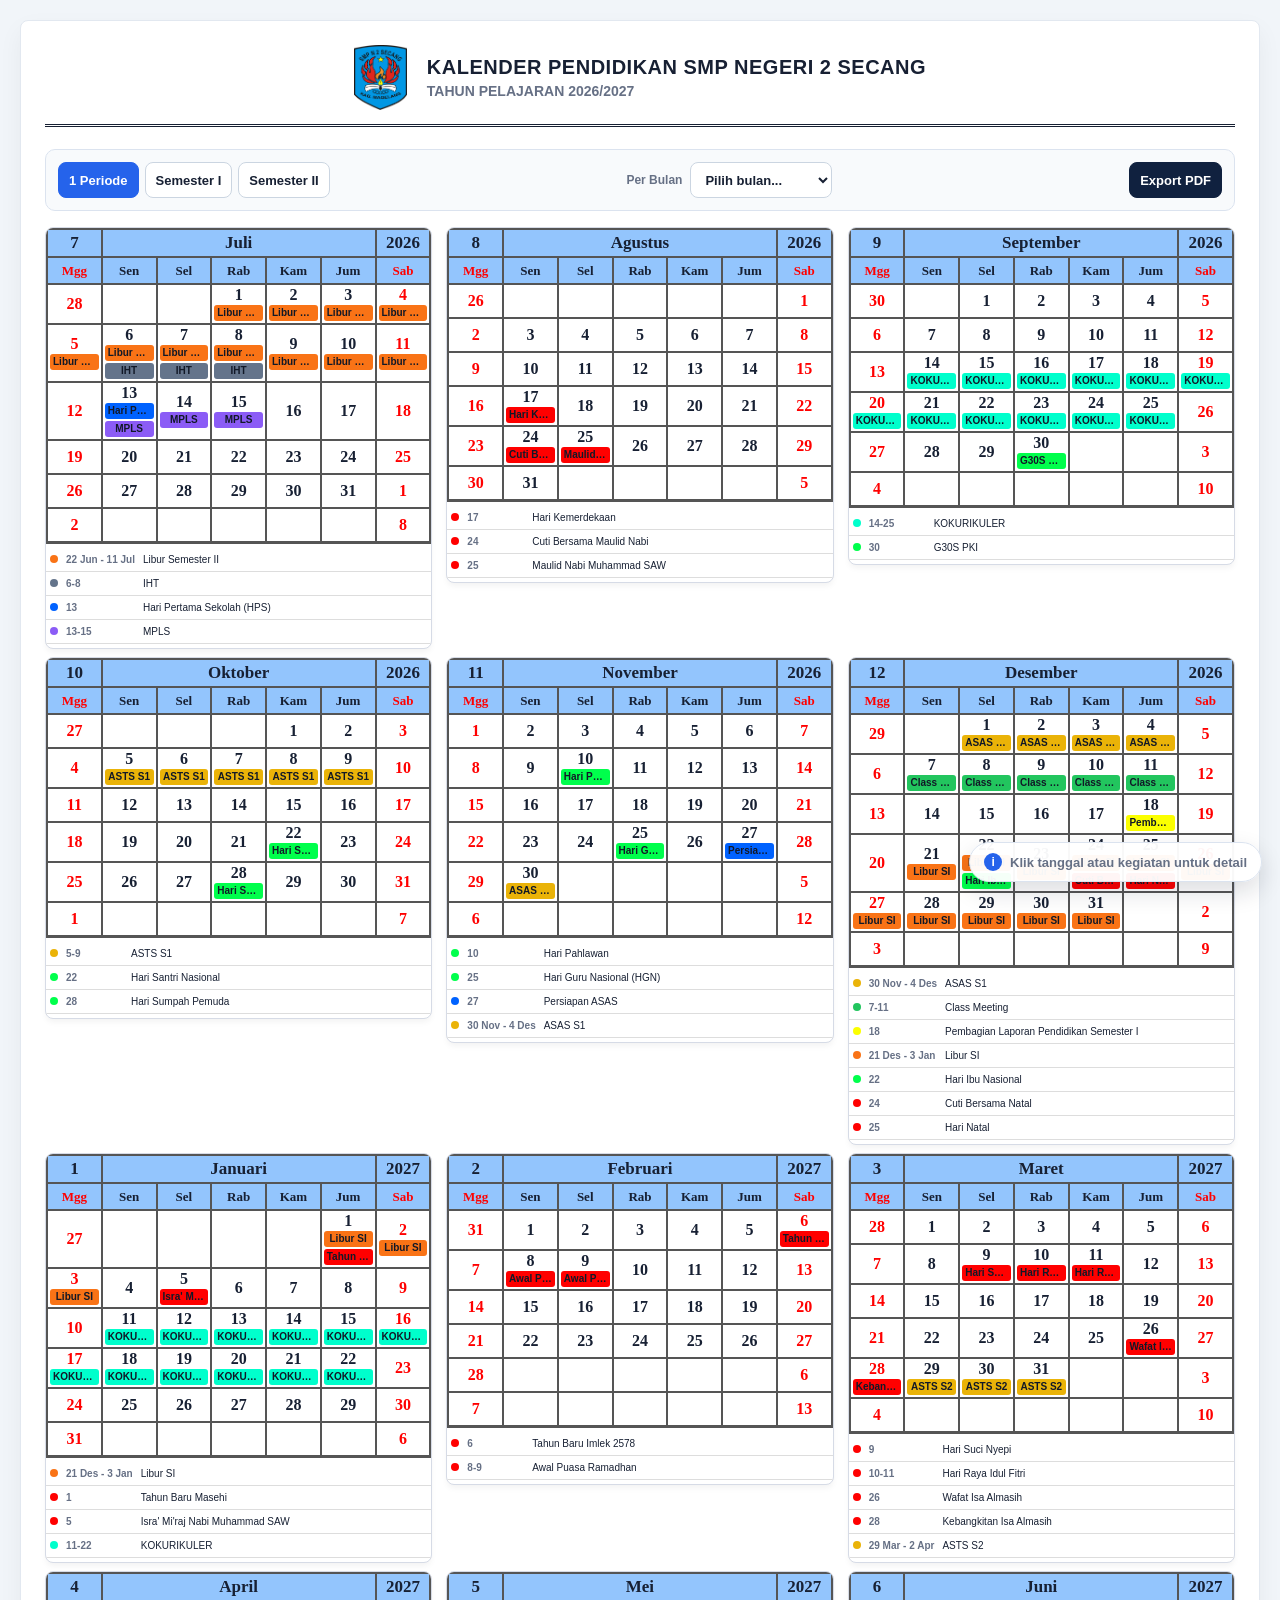
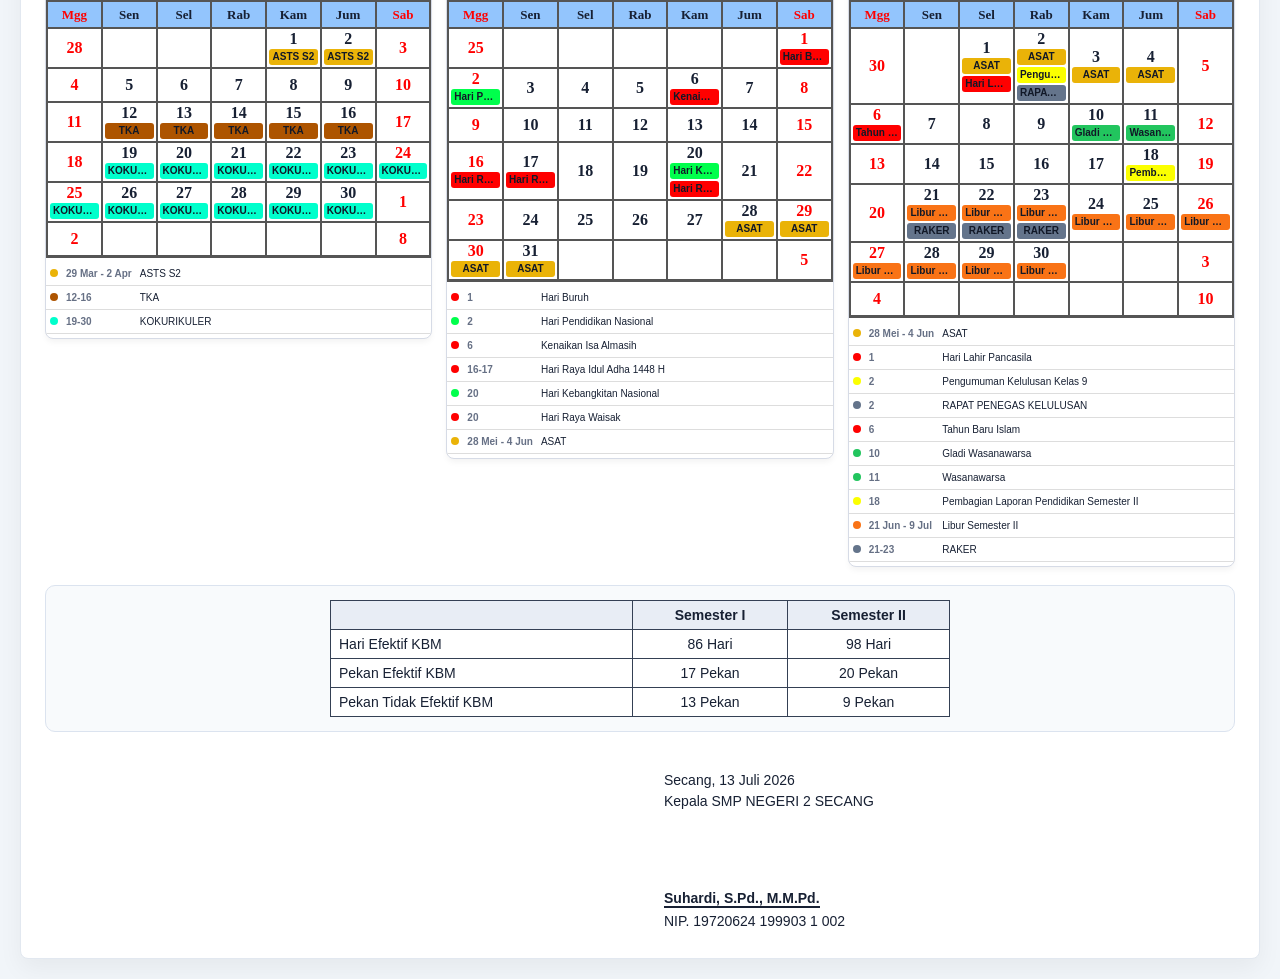
==== commit 36fc8bc7: "Update index.html" ====
--- a/index.html
+++ b/index.html
@@ -3,507 +3,4897 @@
 <head>
     <meta charset="UTF-8">
     <meta name="viewport" content="width=device-width, initial-scale=1.0">
-    <meta http-equiv="Cache-Control" content="no-store, no-cache, must-revalidate">
-    <meta http-equiv="Pragma" content="no-cache">
-    <meta http-equiv="Expires" content="0">
-    <title>Kalender Akademik Terpadu</title>
-    <link rel="stylesheet" href="vendor/fontawesome/css/all.min.css">
-    <link rel="stylesheet" href="styles.css?v=20260525-01">
+    <title>Kalender Akademik - SMP NEGERI 2 SECANG</title>
+    <link rel="icon" type="image/png" href="20231129_082316.png">
+    <style>
+        
+            :root {
+                --ink: #172033;
+                --muted: #667085;
+                --line: #d6dbe6;
+                --soft: #f4f7fb;
+                --surface: #ffffff;
+                --navy: #10213f;
+                --navy-2: #1d3557;
+                --blue: #2563eb;
+                --green: #15803d;
+                --amber: #b45309;
+                --red: #dc2626;
+                --cyan: #0e7490;
+                --radius: 8px;
+                --shadow: 0 14px 34px rgba(15, 23, 42, 0.08);
+            }
+            
+            * {
+                box-sizing: border-box;
+            }
+            
+            body {
+                background: #f1f5f9;
+                margin: 0;
+                padding: 20px;
+                font-family: 'Inter', "Segoe UI", Arial, sans-serif;
+                display: block;
+                overflow: auto;
+                height: auto;
+                max-width: 100%;
+                color: var(--ink);
+            }
+            
+            .main-container {
+                width: min(100%, 1400px);
+                margin: 0 auto;
+                min-width: 0;
+            }
+            
+            .report-page {
+                box-shadow: 0 10px 25px rgba(0,0,0,0.05);
+                border: 1px solid #e2e8f0;
+                background: #ffffff;
+                margin: 0 auto;
+                padding: 24px;
+                border-radius: var(--radius);
+                max-width: 100%;
+                min-width: 0;
+                overflow-x: auto;
+            }
+            
+            .dashboard-report {
+                display: grid;
+                gap: 18px;
+            }
+            
+            /* Kop Surat Header */
+            .report-header-container {
+                display: flex;
+                align-items: center;
+                justify-content: center;
+                gap: 20px;
+                margin-bottom: 22px;
+                padding-bottom: 14px;
+                border-bottom: 3px double #172033;
+            }
+            
+            .report-header-container .report-logo {
+                height: 65px;
+                width: auto;
+                object-fit: contain;
+                flex-shrink: 0;
+            }
+            
+            .report-header-container .report-title {
+                text-align: left;
+                margin: 0;
+                padding: 0;
+                min-width: 0;
+            }
+            
+            .report-header-container .report-title h2 {
+                font-size: 20px;
+                margin: 0;
+                font-weight: 900;
+                text-transform: uppercase;
+                letter-spacing: 0.5px;
+                overflow-wrap: anywhere;
+            }
+            
+            .report-header-container .report-title h3 {
+                font-size: 14px;
+                margin: 4px 0 0 0;
+                font-weight: 800;
+                color: var(--muted);
+                text-transform: uppercase;
+                overflow-wrap: anywhere;
+            }
+            
+            /* Dashboard Grid */
+            .dashboard-grid {
+                display: grid;
+                grid-template-columns: repeat(auto-fit, minmax(min(100%, 260px), 1fr));
+                gap: 14px;
+                min-width: 0;
+            }
+
+            .standalone-toolbar {
+                display: flex;
+                flex-wrap: wrap;
+                align-items: center;
+                justify-content: space-between;
+                gap: 10px;
+                margin: 0 0 16px;
+                padding: 12px;
+                border: 1px solid #dbe3ef;
+                border-radius: 10px;
+                background: #f8fafc;
+            }
+
+            .standalone-toolbar-group {
+                display: inline-flex;
+                flex-wrap: wrap;
+                gap: 6px;
+            }
+
+            .standalone-control,
+            .standalone-print-button,
+            .standalone-month-picker select {
+                min-height: 36px;
+                border: 1px solid #cbd5e1;
+                border-radius: 8px;
+                background: #fff;
+                color: var(--ink);
+                padding: 7px 10px;
+                font: inherit;
+                font-size: 13px;
+                font-weight: 800;
+            }
+
+            .standalone-control,
+            .standalone-print-button {
+                cursor: pointer;
+            }
+
+            .standalone-control.active {
+                border-color: #2563eb;
+                background: #2563eb;
+                color: #fff;
+            }
+
+            .standalone-print-button {
+                background: #10213f;
+                border-color: #10213f;
+                color: #fff;
+            }
+
+            .standalone-month-picker {
+                display: inline-flex;
+                align-items: center;
+                gap: 8px;
+                color: var(--muted);
+                font-size: 12px;
+                font-weight: 800;
+            }
+            
+            .dashboard-grid.model-a-year {
+                grid-template-columns: repeat(auto-fit, minmax(min(100%, 230px), 1fr));
+                gap: 8px 14px;
+            }
+
+            .export-html-view .standalone-year-grid {
+                grid-template-columns: repeat(3, minmax(0, 1fr)) !important;
+                min-width: 0;
+                width: 100%;
+            }
+
+            .export-html-month {
+                min-width: 0;
+            }
+
+            .export-html-month.is-hidden {
+                display: none;
+            }
+
+            .export-html-view[data-view-mode="month"] .standalone-year-grid {
+                grid-template-columns: minmax(280px, 520px);
+                min-width: 0;
+                justify-content: center;
+            }
+
+            .standalone-summary {
+                margin-top: 18px;
+                padding: 14px;
+                border: 1px solid #dbe3ef;
+                border-radius: 10px;
+                background: #f8fafc;
+            }
+
+            .standalone-dashboard .no-export {
+                display: none !important;
+            }
+
+            .standalone-summary .dashboard-export-summary {
+                display: block;
+                margin: 0;
+            }
+
+            .standalone-summary .summary-table {
+                max-width: 620px;
+                margin: 0 auto;
+                background: #fff;
+                font-size: 14px;
+            }
+
+            .pdf-exporting .no-print,
+            .pdf-exporting .info-badge,
+            .pdf-exporting .detail-modal {
+                display: none !important;
+            }
+
+            .standalone-pdf-capture {
+                position: fixed !important;
+                left: -20000px !important;
+                top: 0 !important;
+                z-index: -1 !important;
+                width: 1500px !important;
+                max-width: 1500px !important;
+                min-width: 1500px !important;
+                padding: 24px !important;
+                background: #fff !important;
+                box-sizing: border-box !important;
+            }
+
+            .standalone-pdf-capture .standalone-toolbar,
+            .standalone-pdf-capture .no-print {
+                display: none !important;
+            }
+
+            .standalone-pdf-capture .standalone-year-grid {
+                grid-template-columns: repeat(3, minmax(0, 1fr)) !important;
+                min-width: 0 !important;
+                width: 100% !important;
+            }
+
+            .standalone-pdf-capture[data-pdf-view-mode="semester1"] .standalone-year-grid,
+            .standalone-pdf-capture[data-pdf-view-mode="semester2"] .standalone-year-grid {
+                grid-template-columns: repeat(3, minmax(0, 1fr)) !important;
+            }
+
+            .standalone-pdf-capture[data-pdf-view-mode="month"] {
+                width: 900px !important;
+                max-width: 900px !important;
+                min-width: 900px !important;
+            }
+
+            .standalone-pdf-capture[data-pdf-view-mode="month"] .standalone-year-grid {
+                grid-template-columns: 1fr !important;
+            }
+            
+            .dashboard-grid.semester {
+                grid-template-columns: repeat(auto-fit, minmax(min(100%, 300px), 1fr));
+            }
+            
+            /* Month Card */
+            .dashboard-month-card {
+                border: 1px solid var(--line);
+                border-radius: var(--radius);
+                overflow: hidden;
+                background: #fff;
+                box-shadow: 0 4px 6px -1px rgba(0, 0, 0, 0.05);
+                min-width: 0;
+            }
+            
+            .dashboard-month-card h3 {
+                margin: 0;
+                padding: 9px 10px;
+                background: #f2f6fb;
+                border-bottom: 1px solid var(--line);
+                font-size: 15px;
+                text-align: center;
+                text-transform: uppercase;
+                font-weight: 700;
+            }
+            
+            /* Month Calendar Table */
+            .month-calendar {
+                width: 100%;
+                border-collapse: collapse;
+                table-layout: fixed;
+                font-size: 13px;
+                font-family: "Times New Roman", serif;
+            }
+            
+            .month-calendar th,
+            .month-calendar td {
+                border: 2px solid #555;
+                height: 34px;
+                vertical-align: middle;
+                padding: 2px;
+                text-align: center;
+                overflow: hidden;
+            }
+            
+            .month-calendar th {
+                height: 27px;
+                background: #93c5fd;
+                font-weight: 900;
+            }
+            
+            .month-calendar .month-title-row th {
+                font-size: 17px;
+                height: 28px;
+            }
+            
+            .month-calendar .non-working-head {
+                color: #ff0000;
+            }
+            
+            .month-calendar .date-number {
+                display: block;
+                line-height: 1;
+                font-weight: 900;
+                margin: 0;
+                font-size: 16px;
+            }
+            
+            .month-calendar .other-month {
+                color: transparent;
+                background: #fff;
+                border: 2px solid #555;
+            }
+            
+            .month-calendar .non-working {
+                color: #ff0000;
+            }
+            
+            .month-calendar .event-cell {
+                color: #fff;
+                font-weight: 900;
+            }
+            
+            .month-calendar .event-cell.light-text {
+                color: #111827;
+            }
+            
+            .month-calendar .event-mini {
+                display: block;
+                overflow: hidden;
+                white-space: nowrap;
+                text-overflow: ellipsis;
+                border-radius: 3px;
+                padding: 2px 3px;
+                color: #fff;
+                font-size: 10px;
+                line-height: 1.2;
+                margin-top: 2px;
+                font-family: Arial, sans-serif;
+                font-weight: 700;
+            }
+            
+            .month-calendar .event-mini.light-text {
+                color: #111827;
+            }
+            
+            /* Footer & Metrics */
+            .report-footer-grid {
+                display: grid;
+                grid-template-columns: minmax(0, 1fr) minmax(0, 0.8fr);
+                gap: 36px;
+                margin-top: 24px;
+                align-items: start;
+                min-width: 0;
+            }
+            
+            .dashboard-pdf-footer {
+                grid-template-columns: minmax(640px, 0.58fr) minmax(360px, 0.42fr);
+                column-gap: 28px;
+                margin-top: 16px;
+                align-items: start;
+            }
+            
+            .dashboard-footer-summary {
+                display: block;
+            }
+            
+            .dashboard-export-summary {
+                display: grid;
+                grid-template-columns: minmax(0, 0.75fr) minmax(0, 1fr);
+                gap: 18px;
+                align-items: start;
+                margin-top: 20px;
+                min-width: 0;
+            }
+            
+            .summary-table {
+                width: 100%;
+                border-collapse: collapse;
+                font-size: 13px;
+            }
+            
+            .summary-table th,
+            .summary-table td {
+                border: 1px solid #344054;
+                padding: 6px 8px;
+                text-align: center;
+                vertical-align: middle;
+            }
+            
+            .summary-table th {
+                background: #e8edf5;
+                font-weight: 900;
+            }
+            
+            .summary-table td.text-left {
+                text-align: left;
+            }
+            
+            .metric-grid {
+                display: grid;
+                grid-template-columns: repeat(4, minmax(0, 1fr));
+                gap: 10px;
+                margin: 18px 0;
+                min-width: 0;
+            }
+            
+            .metric-card {
+                border: 1px solid var(--line);
+                border-left: 5px solid var(--blue);
+                border-radius: var(--radius);
+                background: #f8fafc;
+                padding: 12px;
+                min-width: 0;
+            }
+            
+            .metric-card strong {
+                display: block;
+                margin-top: 6px;
+                font-size: 22px;
+            }
+            
+            .metric-card span {
+                color: var(--muted);
+                font-size: 12px;
+                font-weight: 800;
+                text-transform: uppercase;
+            }
+            
+            /* Signature Row */
+            .signature-row {
+                display: grid;
+                grid-template-columns: 1fr 1fr;
+                gap: 48px;
+                margin-top: 40px;
+                min-width: 0;
+            }
+            
+            .signature-block {
+                min-height: 150px;
+                font-size: 14px;
+            }
+            
+            .signature-block.right {
+                justify-self: end;
+                min-width: 320px;
+            }
+            
+            .signature-block p {
+                margin: 0 0 5px;
+            }
+            
+            .signature-space {
+                height: 76px;
+            }
+            
+            .signature-name {
+                display: inline-block;
+                border-bottom: 2px solid currentColor;
+                font-weight: 900;
+            }
+            
+            .legend-list {
+                display: flex;
+                flex-wrap: wrap;
+                gap: 8px 16px;
+                margin-top: 16px;
+                font-size: 12px;
+            }
+            
+            .legend-item {
+                display: inline-flex;
+                align-items: center;
+                gap: 6px;
+            }
+            
+            .swatch {
+                width: 13px;
+                height: 13px;
+                border-radius: 3px;
+                border: 1px solid rgba(0, 0, 0, 0.15);
+            }
+            
+            /* Modern Events list inside month card */
+            .month-events-scroll-container {
+                padding: 6px;
+                background: #fdfdfd;
+                border-top: 1px solid var(--line);
+            }
+            
+            .month-events-table {
+                width: 100%;
+                border-collapse: collapse;
+                font-size: 11px;
+            }
+            
+            .month-event-row {
+                cursor: pointer;
+                transition: background-color 0.15s ease;
+                border-bottom: 1px solid #f1f5f9;
+            }
+            
+            .month-event-row:last-child {
+                border-bottom: none;
+            }
+            
+            .month-event-row:hover {
+                background-color: #f1f5f9;
+            }
+            
+            .event-color-col {
+                width: 12px;
+                padding: 6px 4px;
+                vertical-align: middle;
+                text-align: center;
+            }
+            
+            .event-indicator {
+                display: inline-block;
+                width: 8px;
+                height: 8px;
+                border-radius: 50%;
+            }
+            
+            .event-date-col {
+                width: 65px;
+                padding: 6px 4px;
+                font-weight: 700;
+                color: var(--muted);
+                white-space: nowrap;
+                font-family: Arial, sans-serif;
+                vertical-align: middle;
+            }
+            
+            .event-title-col {
+                padding: 6px 4px;
+                color: var(--ink);
+                text-align: left;
+                word-break: break-word;
+                overflow-wrap: anywhere;
+                font-weight: 500;
+                vertical-align: middle;
+            }
+
+            .info-badge {
+                position: fixed;
+                right: 18px;
+                bottom: 18px;
+                z-index: 20;
+                display: inline-flex;
+                align-items: center;
+                gap: 8px;
+                max-width: min(360px, calc(100vw - 36px));
+                padding: 10px 14px;
+                border-radius: 999px;
+                border: 1px solid #dbe3ef;
+                background: rgba(255, 255, 255, 0.96);
+                box-shadow: 0 10px 24px rgba(15, 23, 42, 0.14);
+                color: var(--muted);
+                font-size: 13px;
+                font-weight: 700;
+            }
+
+            .info-icon {
+                display: inline-grid;
+                place-items: center;
+                width: 18px;
+                height: 18px;
+                border-radius: 50%;
+                background: var(--blue);
+                color: #fff;
+                font-size: 12px;
+                font-weight: 900;
+                flex: 0 0 auto;
+            }
+
+            .detail-modal {
+                position: fixed;
+                inset: 0;
+                z-index: 50;
+                display: none;
+                align-items: center;
+                justify-content: center;
+                padding: 18px;
+                background: rgba(15, 23, 42, 0.45);
+            }
+
+            .detail-modal.active {
+                display: flex;
+            }
+
+            .detail-card {
+                width: min(100%, 560px);
+                max-height: min(760px, 88vh);
+                overflow: auto;
+                border-radius: 12px;
+                background: #fff;
+                box-shadow: 0 22px 70px rgba(15, 23, 42, 0.25);
+            }
+
+            .detail-card header {
+                display: flex;
+                align-items: center;
+                justify-content: space-between;
+                gap: 16px;
+                padding: 16px 18px;
+                border-bottom: 1px solid #e2e8f0;
+            }
+
+            .detail-card h2 {
+                margin: 0;
+                color: var(--ink);
+                font-size: 18px;
+                line-height: 1.25;
+                overflow-wrap: anywhere;
+            }
+
+            .detail-close {
+                border: 0;
+                width: 34px;
+                height: 34px;
+                border-radius: 50%;
+                background: #f1f5f9;
+                color: var(--ink);
+                font-size: 22px;
+                line-height: 1;
+                cursor: pointer;
+            }
+
+            .detail-body {
+                padding: 16px 18px 18px;
+            }
+            
+            .month-events-scroll-container.empty {
+                display: flex;
+                align-items: center;
+                justify-content: center;
+                height: 38px;
+                color: var(--muted);
+                font-style: italic;
+                font-size: 11px;
+                background: #fafafa;
+            }
+            
+            /* Standalone adjustments (expanded event lists) */
+            .export-html-view .month-events-scroll-container {
+                max-height: none !important;
+                overflow: visible !important;
+                background: transparent !important;
+                border-top: 1px solid #555 !important;
+                padding: 4px 0 !important;
+            }
+            
+            .export-html-view .month-events-table {
+                font-size: 10px !important;
+            }
+            
+            .export-html-view .month-event-row {
+                border-bottom: 1px solid #ddd !important;
+            }
+            
+            /* Responsive styles for standalone HTML view */
+            @media (max-width: 1100px) {
+                .dashboard-grid,
+                .dashboard-grid.semester,
+                .dashboard-grid.model-a-year {
+                    grid-template-columns: repeat(2, minmax(0, 1fr)) !important;
+                }
+
+                .export-html-view .standalone-year-grid {
+                    grid-template-columns: repeat(2, minmax(0, 1fr)) !important;
+                    min-width: 0;
+                }
+
+                .export-html-view[data-view-mode="month"] .standalone-year-grid {
+                    grid-template-columns: minmax(0, 520px) !important;
+                    min-width: 0;
+                }
+            }
+            
+            @media (max-width: 768px) {
+                body {
+                    padding: 10px;
+                }
+                .report-page {
+                    padding: 14px;
+                }
+                .dashboard-month-card,
+                .summary-table,
+                .month-calendar {
+                    max-width: 100%;
+                }
+                .report-header-container {
+                    flex-direction: column;
+                    text-align: center;
+                    gap: 8px;
+                }
+                .report-header-container .report-title {
+                    text-align: center;
+                }
+                .dashboard-grid,
+                .dashboard-grid.semester,
+                .dashboard-grid.model-a-year {
+                    grid-template-columns: 1fr !important;
+                }
+
+                .export-html-view .standalone-year-grid {
+                    grid-template-columns: 1fr !important;
+                    min-width: 0;
+                }
+
+                .export-html-view[data-view-mode="month"] .standalone-year-grid {
+                    grid-template-columns: 1fr !important;
+                    min-width: 0;
+                }
+                .metric-grid {
+                    grid-template-columns: 1fr 1fr !important;
+                }
+                .report-footer-grid,
+                .dashboard-pdf-footer,
+                .signature-row {
+                    grid-template-columns: 1fr !important;
+                    gap: 20px !important;
+                }
+                .signature-block {
+                    min-height: auto !important;
+                }
+                .signature-block.right {
+                    justify-self: start !important;
+                    min-width: 0 !important;
+                }
+                .legend-list {
+                    justify-content: flex-start !important;
+                }
+                .info-badge {
+                    position: static;
+                    margin: 14px auto 0;
+                    border-radius: 10px;
+                    justify-content: center;
+                }
+            }
+            
+            @media (max-width: 480px) {
+                .metric-grid {
+                    grid-template-columns: 1fr !important;
+                }
+                body {
+                    padding: 8px;
+                }
+                .report-page {
+                    padding: 10px;
+                }
+                .month-calendar th,
+                .month-calendar td {
+                    height: 28px;
+                    border-width: 1px;
+                    font-size: 11px;
+                }
+                .month-calendar .date-number {
+                    font-size: 13px;
+                }
+                .month-calendar .event-mini {
+                    font-size: 9px;
+                }
+            }
+
+            @media print {
+                body {
+                    background: #fff;
+                    padding: 0;
+                }
+
+                .no-print,
+                .info-badge,
+                .detail-modal {
+                    display: none !important;
+                }
+
+                .main-container,
+                .report-page {
+                    width: 100%;
+                    max-width: none;
+                    margin: 0;
+                    padding: 0;
+                    border: 0;
+                    box-shadow: none;
+                    overflow: visible;
+                }
+
+                .export-html-month.is-hidden {
+                    display: block;
+                }
+
+                .standalone-year-grid {
+                    grid-template-columns: repeat(3, minmax(0, 1fr)) !important;
+                }
+
+                .standalone-summary {
+                    break-inside: avoid;
+                }
+            }
+        
+    </style>
 </head>
-<body>
-    <script>
-        (function () {
-            try {
-                var ui = JSON.parse(localStorage.getItem("siwaka.uiState.v4") || "{}");
-                var sidebarCollapsed = localStorage.getItem("siwaka.sidebarCollapsed.v1") === "true" || ui.sidebarCollapsed === true;
-                window.__SIWAKA_BOOT_STATE__ = {
-                    sidebarCollapsed: sidebarCollapsed
-                };
-                if (sidebarCollapsed && window.innerWidth > 820) document.body.classList.add("sidebar-collapsed");
-            } catch (error) {
-                window.__SIWAKA_BOOT_STATE__ = {};
-            }
-        }());
-    </script>
-    <div id="mobile-overlay" class="mobile-overlay" aria-hidden="true"></div>
-
-    <aside id="sidebar" class="sidebar">
-        <div class="brand">
-            <div class="brand-mark"><i class="fa-solid fa-graduation-cap"></i></div>
-            <div>
-                <h1>Kalender Akademik Terpadu</h1>
-                <p>Sistem Administrasi Pendidikan</p>
+<body class="export-html-view">
+    <div class="main-container">
+        
+            <article id="export-dashboard" class="report-page dashboard-report standalone-dashboard">
+                <section class="report-sheet dashboard-sheet print-dashboard-model-a">
+                    
+        <div class="report-header-container">
+            <img class="report-logo" src="20231129_082316.png" alt="Logo Sekolah">
+            <div class="report-title">
+                <h2>KALENDER PENDIDIKAN SMP NEGERI 2 SECANG</h2>
+                <h3>TAHUN PELAJARAN 2026/2027</h3>
             </div>
-            <button type="button" class="icon-button sidebar-close" id="btn-close-sidebar" aria-label="Tutup menu">
-                <i class="fa-solid fa-chevron-left"></i>
-            </button>
         </div>
-
-        <nav class="navigation" aria-label="Menu utama">
-            <button type="button" class="nav-item active" data-view="dashboard"><i class="fa-solid fa-calendar-days"></i><span>Dashboard Kalender</span></button>
-            <button type="button" class="nav-item" data-view="akademik"><i class="fa-solid fa-table-cells-large"></i><span>Format Akademik</span></button>
-            <button type="button" class="nav-item" data-view="efektif"><i class="fa-solid fa-chart-pie"></i><span>Waktu Efektif</span></button>
-            <button type="button" class="nav-item" data-view="rekap"><i class="fa-solid fa-list-check"></i><span>Rekapitulasi</span></button>
-            <button type="button" class="nav-item nav-settings" data-view="settings"><i class="fa-solid fa-gear"></i><span>Pengaturan</span></button>
-        </nav>
-
-        <section class="sidebar-panel">
-            <div class="panel-heading">
-                <span>Filter Kategori</span>
-                <button type="button" id="btn-select-all-filters">Semua</button>
+    
+                    <div class="standalone-toolbar no-print" aria-label="Filter tampilan kalender">
+                        <div class="standalone-toolbar-group">
+                            <button type="button" class="standalone-control active" data-standalone-view="year">1 Periode</button>
+                            <button type="button" class="standalone-control" data-standalone-view="semester1">Semester I</button>
+                            <button type="button" class="standalone-control" data-standalone-view="semester2">Semester II</button>
+                        </div>
+                        <label class="standalone-month-picker">
+                            <span>Per Bulan</span>
+                            <select id="standalone-month-select">
+                                <option value="">Pilih bulan...</option>
+                                <option value="0">Juli 2026</option><option value="1">Agustus 2026</option><option value="2">September 2026</option><option value="3">Oktober 2026</option><option value="4">November 2026</option><option value="5">Desember 2026</option><option value="6">Januari 2027</option><option value="7">Februari 2027</option><option value="8">Maret 2027</option><option value="9">April 2027</option><option value="10">Mei 2027</option><option value="11">Juni 2027</option>
+                            </select>
+                        </label>
+                        <button type="button" class="standalone-print-button" id="standalone-export-pdf">Export PDF</button>
+                    </div>
+                    <div id="standalone-month-grid" class="dashboard-grid model-a-year standalone-year-grid">
+                        
+                            <div class="export-html-month" data-month-index="0" data-semester="1">
+                                
+        <section class="dashboard-month-card">
+            <table class="month-calendar export-table">
+                <thead>
+                    <tr class="month-title-row">
+                        <th>7</th>
+                        <th colspan="5">Juli</th>
+                        <th>2026</th>
+                    </tr>
+                    <tr><th class="non-working-head">Mgg</th><th class="">Sen</th><th class="">Sel</th><th class="">Rab</th><th class="">Kam</th><th class="">Jum</th><th class="non-working-head">Sab</th></tr>
+                </thead>
+                <tbody><tr>
+                <td class="other-month non-working" data-date="2026-06-28" title="">
+                    <span class="date-number">28</span>
+                    
+                </td>
+            
+                <td class="other-month" data-date="2026-06-29" title="">
+                    <span class="date-number">29</span>
+                    
+                </td>
+            
+                <td class="other-month" data-date="2026-06-30" title="">
+                    <span class="date-number">30</span>
+                    
+                </td>
+            
+                <td class="" data-date="2026-07-01" title="Libur Semester II">
+                    <span class="date-number">1</span>
+                    <span class="event-mini light-text" data-event-id="2026-default-01" style="background:#f97316">Libur Semester II</span>
+                </td>
+            
+                <td class="" data-date="2026-07-02" title="Libur Semester II">
+                    <span class="date-number">2</span>
+                    <span class="event-mini light-text" data-event-id="2026-default-01" style="background:#f97316">Libur Semester II</span>
+                </td>
+            
+                <td class="" data-date="2026-07-03" title="Libur Semester II">
+                    <span class="date-number">3</span>
+                    <span class="event-mini light-text" data-event-id="2026-default-01" style="background:#f97316">Libur Semester II</span>
+                </td>
+            
+                <td class="non-working" data-date="2026-07-04" title="Libur Semester II">
+                    <span class="date-number">4</span>
+                    <span class="event-mini light-text" data-event-id="2026-default-01" style="background:#f97316">Libur Semester II</span>
+                </td>
+            </tr><tr>
+                <td class="non-working" data-date="2026-07-05" title="Libur Semester II">
+                    <span class="date-number">5</span>
+                    <span class="event-mini light-text" data-event-id="2026-default-01" style="background:#f97316">Libur Semester II</span>
+                </td>
+            
+                <td class="" data-date="2026-07-06" title="Libur Semester II | IHT">
+                    <span class="date-number">6</span>
+                    <span class="event-mini light-text" data-event-id="2026-default-01" style="background:#f97316">Libur Semester II</span><span class="event-mini light-text" data-event-id="evt-1779535381727-eaeb21" style="background:#64748b">IHT</span>
+                </td>
+            
+                <td class="" data-date="2026-07-07" title="Libur Semester II | IHT">
+                    <span class="date-number">7</span>
+                    <span class="event-mini light-text" data-event-id="2026-default-01" style="background:#f97316">Libur Semester II</span><span class="event-mini light-text" data-event-id="evt-1779535381727-eaeb21" style="background:#64748b">IHT</span>
+                </td>
+            
+                <td class="" data-date="2026-07-08" title="Libur Semester II | IHT">
+                    <span class="date-number">8</span>
+                    <span class="event-mini light-text" data-event-id="2026-default-01" style="background:#f97316">Libur Semester II</span><span class="event-mini light-text" data-event-id="evt-1779535381727-eaeb21" style="background:#64748b">IHT</span>
+                </td>
+            
+                <td class="" data-date="2026-07-09" title="Libur Semester II">
+                    <span class="date-number">9</span>
+                    <span class="event-mini light-text" data-event-id="2026-default-01" style="background:#f97316">Libur Semester II</span>
+                </td>
+            
+                <td class="" data-date="2026-07-10" title="Libur Semester II">
+                    <span class="date-number">10</span>
+                    <span class="event-mini light-text" data-event-id="2026-default-01" style="background:#f97316">Libur Semester II</span>
+                </td>
+            
+                <td class="non-working" data-date="2026-07-11" title="Libur Semester II">
+                    <span class="date-number">11</span>
+                    <span class="event-mini light-text" data-event-id="2026-default-01" style="background:#f97316">Libur Semester II</span>
+                </td>
+            </tr><tr>
+                <td class="non-working" data-date="2026-07-12" title="">
+                    <span class="date-number">12</span>
+                    
+                </td>
+            
+                <td class="" data-date="2026-07-13" title="Hari Pertama Sekolah (HPS) | MPLS">
+                    <span class="date-number">13</span>
+                    <span class="event-mini light-text" data-event-id="evt-1779725005234-fc3602" style="background:#0062ff">Hari Pertama Sekolah (HPS)</span><span class="event-mini light-text" data-event-id="2026-default-02" style="background:#8b5cf6">MPLS</span>
+                </td>
+            
+                <td class="" data-date="2026-07-14" title="MPLS">
+                    <span class="date-number">14</span>
+                    <span class="event-mini light-text" data-event-id="2026-default-02" style="background:#8b5cf6">MPLS</span>
+                </td>
+            
+                <td class="" data-date="2026-07-15" title="MPLS">
+                    <span class="date-number">15</span>
+                    <span class="event-mini light-text" data-event-id="2026-default-02" style="background:#8b5cf6">MPLS</span>
+                </td>
+            
+                <td class="" data-date="2026-07-16" title="">
+                    <span class="date-number">16</span>
+                    
+                </td>
+            
+                <td class="" data-date="2026-07-17" title="">
+                    <span class="date-number">17</span>
+                    
+                </td>
+            
+                <td class="non-working" data-date="2026-07-18" title="">
+                    <span class="date-number">18</span>
+                    
+                </td>
+            </tr><tr>
+                <td class="non-working" data-date="2026-07-19" title="">
+                    <span class="date-number">19</span>
+                    
+                </td>
+            
+                <td class="" data-date="2026-07-20" title="">
+                    <span class="date-number">20</span>
+                    
+                </td>
+            
+                <td class="" data-date="2026-07-21" title="">
+                    <span class="date-number">21</span>
+                    
+                </td>
+            
+                <td class="" data-date="2026-07-22" title="">
+                    <span class="date-number">22</span>
+                    
+                </td>
+            
+                <td class="" data-date="2026-07-23" title="">
+                    <span class="date-number">23</span>
+                    
+                </td>
+            
+                <td class="" data-date="2026-07-24" title="">
+                    <span class="date-number">24</span>
+                    
+                </td>
+            
+                <td class="non-working" data-date="2026-07-25" title="">
+                    <span class="date-number">25</span>
+                    
+                </td>
+            </tr><tr>
+                <td class="non-working" data-date="2026-07-26" title="">
+                    <span class="date-number">26</span>
+                    
+                </td>
+            
+                <td class="" data-date="2026-07-27" title="">
+                    <span class="date-number">27</span>
+                    
+                </td>
+            
+                <td class="" data-date="2026-07-28" title="">
+                    <span class="date-number">28</span>
+                    
+                </td>
+            
+                <td class="" data-date="2026-07-29" title="">
+                    <span class="date-number">29</span>
+                    
+                </td>
+            
+                <td class="" data-date="2026-07-30" title="">
+                    <span class="date-number">30</span>
+                    
+                </td>
+            
+                <td class="" data-date="2026-07-31" title="">
+                    <span class="date-number">31</span>
+                    
+                </td>
+            
+                <td class="other-month non-working" data-date="2026-08-01" title="">
+                    <span class="date-number">1</span>
+                    
+                </td>
+            </tr><tr>
+                <td class="other-month non-working" data-date="2026-08-02" title="">
+                    <span class="date-number">2</span>
+                    
+                </td>
+            
+                <td class="other-month" data-date="2026-08-03" title="">
+                    <span class="date-number">3</span>
+                    
+                </td>
+            
+                <td class="other-month" data-date="2026-08-04" title="">
+                    <span class="date-number">4</span>
+                    
+                </td>
+            
+                <td class="other-month" data-date="2026-08-05" title="">
+                    <span class="date-number">5</span>
+                    
+                </td>
+            
+                <td class="other-month" data-date="2026-08-06" title="">
+                    <span class="date-number">6</span>
+                    
+                </td>
+            
+                <td class="other-month" data-date="2026-08-07" title="">
+                    <span class="date-number">7</span>
+                    
+                </td>
+            
+                <td class="other-month non-working" data-date="2026-08-08" title="">
+                    <span class="date-number">8</span>
+                    
+                </td>
+            </tr></tbody>
+            </table>
+            
+            <div class="month-events-scroll-container">
+                <table class="month-events-table">
+                    <tbody>
+                        
+                                <tr class="month-event-row" data-event-id="2026-default-01" title="Klik untuk mengedit/hapus">
+                                    <td class="event-color-col">
+                                        <span class="event-indicator" style="background:#f97316"></span>
+                                    </td>
+                                    <td class="event-date-col">22 Jun - 11 Jul</td>
+                                    <td class="event-title-col">Libur Semester II</td>
+                                </tr>
+                            
+                                <tr class="month-event-row" data-event-id="evt-1779535381727-eaeb21" title="Klik untuk mengedit/hapus">
+                                    <td class="event-color-col">
+                                        <span class="event-indicator" style="background:#64748b"></span>
+                                    </td>
+                                    <td class="event-date-col">6-8</td>
+                                    <td class="event-title-col">IHT</td>
+                                </tr>
+                            
+                                <tr class="month-event-row" data-event-id="evt-1779725005234-fc3602" title="Klik untuk mengedit/hapus">
+                                    <td class="event-color-col">
+                                        <span class="event-indicator" style="background:#0062ff"></span>
+                                    </td>
+                                    <td class="event-date-col">13</td>
+                                    <td class="event-title-col">Hari Pertama Sekolah (HPS)</td>
+                                </tr>
+                            
+                                <tr class="month-event-row" data-event-id="2026-default-02" title="Klik untuk mengedit/hapus">
+                                    <td class="event-color-col">
+                                        <span class="event-indicator" style="background:#8b5cf6"></span>
+                                    </td>
+                                    <td class="event-date-col">13-15</td>
+                                    <td class="event-title-col">MPLS</td>
+                                </tr>
+                            
+                    </tbody>
+                </table>
             </div>
-            <div id="filter-container" class="filter-list"></div>
+        
         </section>
-    </aside>
-
-    <main class="app-shell">
-        <header class="topbar no-export">
-            <div class="topbar-left">
-                <button type="button" class="icon-button" id="btn-open-sidebar" aria-label="Buka menu">
-                    <i class="fa-solid fa-bars"></i>
-                </button>
-                <div>
-                    <h2 id="header-title">Dashboard Kalender</h2>
-                    <p id="database-status">Database belum dimuat</p>
-                </div>
+    
+                            </div>
+                        
+                            <div class="export-html-month" data-month-index="1" data-semester="1">
+                                
+        <section class="dashboard-month-card">
+            <table class="month-calendar export-table">
+                <thead>
+                    <tr class="month-title-row">
+                        <th>8</th>
+                        <th colspan="5">Agustus</th>
+                        <th>2026</th>
+                    </tr>
+                    <tr><th class="non-working-head">Mgg</th><th class="">Sen</th><th class="">Sel</th><th class="">Rab</th><th class="">Kam</th><th class="">Jum</th><th class="non-working-head">Sab</th></tr>
+                </thead>
+                <tbody><tr>
+                <td class="other-month non-working" data-date="2026-07-26" title="">
+                    <span class="date-number">26</span>
+                    
+                </td>
+            
+                <td class="other-month" data-date="2026-07-27" title="">
+                    <span class="date-number">27</span>
+                    
+                </td>
+            
+                <td class="other-month" data-date="2026-07-28" title="">
+                    <span class="date-number">28</span>
+                    
+                </td>
+            
+                <td class="other-month" data-date="2026-07-29" title="">
+                    <span class="date-number">29</span>
+                    
+                </td>
+            
+                <td class="other-month" data-date="2026-07-30" title="">
+                    <span class="date-number">30</span>
+                    
+                </td>
+            
+                <td class="other-month" data-date="2026-07-31" title="">
+                    <span class="date-number">31</span>
+                    
+                </td>
+            
+                <td class="non-working" data-date="2026-08-01" title="">
+                    <span class="date-number">1</span>
+                    
+                </td>
+            </tr><tr>
+                <td class="non-working" data-date="2026-08-02" title="">
+                    <span class="date-number">2</span>
+                    
+                </td>
+            
+                <td class="" data-date="2026-08-03" title="">
+                    <span class="date-number">3</span>
+                    
+                </td>
+            
+                <td class="" data-date="2026-08-04" title="">
+                    <span class="date-number">4</span>
+                    
+                </td>
+            
+                <td class="" data-date="2026-08-05" title="">
+                    <span class="date-number">5</span>
+                    
+                </td>
+            
+                <td class="" data-date="2026-08-06" title="">
+                    <span class="date-number">6</span>
+                    
+                </td>
+            
+                <td class="" data-date="2026-08-07" title="">
+                    <span class="date-number">7</span>
+                    
+                </td>
+            
+                <td class="non-working" data-date="2026-08-08" title="">
+                    <span class="date-number">8</span>
+                    
+                </td>
+            </tr><tr>
+                <td class="non-working" data-date="2026-08-09" title="">
+                    <span class="date-number">9</span>
+                    
+                </td>
+            
+                <td class="" data-date="2026-08-10" title="">
+                    <span class="date-number">10</span>
+                    
+                </td>
+            
+                <td class="" data-date="2026-08-11" title="">
+                    <span class="date-number">11</span>
+                    
+                </td>
+            
+                <td class="" data-date="2026-08-12" title="">
+                    <span class="date-number">12</span>
+                    
+                </td>
+            
+                <td class="" data-date="2026-08-13" title="">
+                    <span class="date-number">13</span>
+                    
+                </td>
+            
+                <td class="" data-date="2026-08-14" title="">
+                    <span class="date-number">14</span>
+                    
+                </td>
+            
+                <td class="non-working" data-date="2026-08-15" title="">
+                    <span class="date-number">15</span>
+                    
+                </td>
+            </tr><tr>
+                <td class="non-working" data-date="2026-08-16" title="">
+                    <span class="date-number">16</span>
+                    
+                </td>
+            
+                <td class="" data-date="2026-08-17" title="Hari Kemerdekaan">
+                    <span class="date-number">17</span>
+                    <span class="event-mini light-text" data-event-id="2026-default-03" style="background:#ff0000">Hari Kemerdekaan</span>
+                </td>
+            
+                <td class="" data-date="2026-08-18" title="">
+                    <span class="date-number">18</span>
+                    
+                </td>
+            
+                <td class="" data-date="2026-08-19" title="">
+                    <span class="date-number">19</span>
+                    
+                </td>
+            
+                <td class="" data-date="2026-08-20" title="">
+                    <span class="date-number">20</span>
+                    
+                </td>
+            
+                <td class="" data-date="2026-08-21" title="">
+                    <span class="date-number">21</span>
+                    
+                </td>
+            
+                <td class="non-working" data-date="2026-08-22" title="">
+                    <span class="date-number">22</span>
+                    
+                </td>
+            </tr><tr>
+                <td class="non-working" data-date="2026-08-23" title="">
+                    <span class="date-number">23</span>
+                    
+                </td>
+            
+                <td class="" data-date="2026-08-24" title="Cuti Bersama Maulid Nabi">
+                    <span class="date-number">24</span>
+                    <span class="event-mini light-text" data-event-id="evt-1779728501006-ef2ad5" style="background:#ff0000">Cuti Bersama Maulid Nabi</span>
+                </td>
+            
+                <td class="" data-date="2026-08-25" title="Maulid Nabi Muhammad SAW">
+                    <span class="date-number">25</span>
+                    <span class="event-mini light-text" data-event-id="evt-1779724892855-028f6b" style="background:#ff0000">Maulid Nabi Muhammad SAW</span>
+                </td>
+            
+                <td class="" data-date="2026-08-26" title="">
+                    <span class="date-number">26</span>
+                    
+                </td>
+            
+                <td class="" data-date="2026-08-27" title="">
+                    <span class="date-number">27</span>
+                    
+                </td>
+            
+                <td class="" data-date="2026-08-28" title="">
+                    <span class="date-number">28</span>
+                    
+                </td>
+            
+                <td class="non-working" data-date="2026-08-29" title="">
+                    <span class="date-number">29</span>
+                    
+                </td>
+            </tr><tr>
+                <td class="non-working" data-date="2026-08-30" title="">
+                    <span class="date-number">30</span>
+                    
+                </td>
+            
+                <td class="" data-date="2026-08-31" title="">
+                    <span class="date-number">31</span>
+                    
+                </td>
+            
+                <td class="other-month" data-date="2026-09-01" title="">
+                    <span class="date-number">1</span>
+                    
+                </td>
+            
+                <td class="other-month" data-date="2026-09-02" title="">
+                    <span class="date-number">2</span>
+                    
+                </td>
+            
+                <td class="other-month" data-date="2026-09-03" title="">
+                    <span class="date-number">3</span>
+                    
+                </td>
+            
+                <td class="other-month" data-date="2026-09-04" title="">
+                    <span class="date-number">4</span>
+                    
+                </td>
+            
+                <td class="other-month non-working" data-date="2026-09-05" title="">
+                    <span class="date-number">5</span>
+                    
+                </td>
+            </tr></tbody>
+            </table>
+            
+            <div class="month-events-scroll-container">
+                <table class="month-events-table">
+                    <tbody>
+                        
+                                <tr class="month-event-row" data-event-id="2026-default-03" title="Klik untuk mengedit/hapus">
+                                    <td class="event-color-col">
+                                        <span class="event-indicator" style="background:#ff0000"></span>
+                                    </td>
+                                    <td class="event-date-col">17</td>
+                                    <td class="event-title-col">Hari Kemerdekaan</td>
+                                </tr>
+                            
+                                <tr class="month-event-row" data-event-id="evt-1779728501006-ef2ad5" title="Klik untuk mengedit/hapus">
+                                    <td class="event-color-col">
+                                        <span class="event-indicator" style="background:#ff0000"></span>
+                                    </td>
+                                    <td class="event-date-col">24</td>
+                                    <td class="event-title-col">Cuti Bersama Maulid Nabi</td>
+                                </tr>
+                            
+                                <tr class="month-event-row" data-event-id="evt-1779724892855-028f6b" title="Klik untuk mengedit/hapus">
+                                    <td class="event-color-col">
+                                        <span class="event-indicator" style="background:#ff0000"></span>
+                                    </td>
+                                    <td class="event-date-col">25</td>
+                                    <td class="event-title-col">Maulid Nabi Muhammad SAW</td>
+                                </tr>
+                            
+                    </tbody>
+                </table>
             </div>
-            <div class="topbar-actions">
-                <label class="year-picker" for="header-year-selector">
-                    <i class="fa-solid fa-calendar-check"></i>
-                    <select id="header-year-selector" aria-label="Tahun pelajaran"></select>
-                </label>
-                <div id="header-actions" class="action-group"></div>
+        
+        </section>
+    
+                            </div>
+                        
+                            <div class="export-html-month" data-month-index="2" data-semester="1">
+                                
+        <section class="dashboard-month-card">
+            <table class="month-calendar export-table">
+                <thead>
+                    <tr class="month-title-row">
+                        <th>9</th>
+                        <th colspan="5">September</th>
+                        <th>2026</th>
+                    </tr>
+                    <tr><th class="non-working-head">Mgg</th><th class="">Sen</th><th class="">Sel</th><th class="">Rab</th><th class="">Kam</th><th class="">Jum</th><th class="non-working-head">Sab</th></tr>
+                </thead>
+                <tbody><tr>
+                <td class="other-month non-working" data-date="2026-08-30" title="">
+                    <span class="date-number">30</span>
+                    
+                </td>
+            
+                <td class="other-month" data-date="2026-08-31" title="">
+                    <span class="date-number">31</span>
+                    
+                </td>
+            
+                <td class="" data-date="2026-09-01" title="">
+                    <span class="date-number">1</span>
+                    
+                </td>
+            
+                <td class="" data-date="2026-09-02" title="">
+                    <span class="date-number">2</span>
+                    
+                </td>
+            
+                <td class="" data-date="2026-09-03" title="">
+                    <span class="date-number">3</span>
+                    
+                </td>
+            
+                <td class="" data-date="2026-09-04" title="">
+                    <span class="date-number">4</span>
+                    
+                </td>
+            
+                <td class="non-working" data-date="2026-09-05" title="">
+                    <span class="date-number">5</span>
+                    
+                </td>
+            </tr><tr>
+                <td class="non-working" data-date="2026-09-06" title="">
+                    <span class="date-number">6</span>
+                    
+                </td>
+            
+                <td class="" data-date="2026-09-07" title="">
+                    <span class="date-number">7</span>
+                    
+                </td>
+            
+                <td class="" data-date="2026-09-08" title="">
+                    <span class="date-number">8</span>
+                    
+                </td>
+            
+                <td class="" data-date="2026-09-09" title="">
+                    <span class="date-number">9</span>
+                    
+                </td>
+            
+                <td class="" data-date="2026-09-10" title="">
+                    <span class="date-number">10</span>
+                    
+                </td>
+            
+                <td class="" data-date="2026-09-11" title="">
+                    <span class="date-number">11</span>
+                    
+                </td>
+            
+                <td class="non-working" data-date="2026-09-12" title="">
+                    <span class="date-number">12</span>
+                    
+                </td>
+            </tr><tr>
+                <td class="non-working" data-date="2026-09-13" title="">
+                    <span class="date-number">13</span>
+                    
+                </td>
+            
+                <td class="" data-date="2026-09-14" title="KOKURIKULER">
+                    <span class="date-number">14</span>
+                    <span class="event-mini light-text" data-event-id="2026-default-05" style="background:#00ffcc">KOKURIKULER</span>
+                </td>
+            
+                <td class="" data-date="2026-09-15" title="KOKURIKULER">
+                    <span class="date-number">15</span>
+                    <span class="event-mini light-text" data-event-id="2026-default-05" style="background:#00ffcc">KOKURIKULER</span>
+                </td>
+            
+                <td class="" data-date="2026-09-16" title="KOKURIKULER">
+                    <span class="date-number">16</span>
+                    <span class="event-mini light-text" data-event-id="2026-default-05" style="background:#00ffcc">KOKURIKULER</span>
+                </td>
+            
+                <td class="" data-date="2026-09-17" title="KOKURIKULER">
+                    <span class="date-number">17</span>
+                    <span class="event-mini light-text" data-event-id="2026-default-05" style="background:#00ffcc">KOKURIKULER</span>
+                </td>
+            
+                <td class="" data-date="2026-09-18" title="KOKURIKULER">
+                    <span class="date-number">18</span>
+                    <span class="event-mini light-text" data-event-id="2026-default-05" style="background:#00ffcc">KOKURIKULER</span>
+                </td>
+            
+                <td class="non-working" data-date="2026-09-19" title="KOKURIKULER">
+                    <span class="date-number">19</span>
+                    <span class="event-mini light-text" data-event-id="2026-default-05" style="background:#00ffcc">KOKURIKULER</span>
+                </td>
+            </tr><tr>
+                <td class="non-working" data-date="2026-09-20" title="KOKURIKULER">
+                    <span class="date-number">20</span>
+                    <span class="event-mini light-text" data-event-id="2026-default-05" style="background:#00ffcc">KOKURIKULER</span>
+                </td>
+            
+                <td class="" data-date="2026-09-21" title="KOKURIKULER">
+                    <span class="date-number">21</span>
+                    <span class="event-mini light-text" data-event-id="2026-default-05" style="background:#00ffcc">KOKURIKULER</span>
+                </td>
+            
+                <td class="" data-date="2026-09-22" title="KOKURIKULER">
+                    <span class="date-number">22</span>
+                    <span class="event-mini light-text" data-event-id="2026-default-05" style="background:#00ffcc">KOKURIKULER</span>
+                </td>
+            
+                <td class="" data-date="2026-09-23" title="KOKURIKULER">
+                    <span class="date-number">23</span>
+                    <span class="event-mini light-text" data-event-id="2026-default-05" style="background:#00ffcc">KOKURIKULER</span>
+                </td>
+            
+                <td class="" data-date="2026-09-24" title="KOKURIKULER">
+                    <span class="date-number">24</span>
+                    <span class="event-mini light-text" data-event-id="2026-default-05" style="background:#00ffcc">KOKURIKULER</span>
+                </td>
+            
+                <td class="" data-date="2026-09-25" title="KOKURIKULER">
+                    <span class="date-number">25</span>
+                    <span class="event-mini light-text" data-event-id="2026-default-05" style="background:#00ffcc">KOKURIKULER</span>
+                </td>
+            
+                <td class="non-working" data-date="2026-09-26" title="">
+                    <span class="date-number">26</span>
+                    
+                </td>
+            </tr><tr>
+                <td class="non-working" data-date="2026-09-27" title="">
+                    <span class="date-number">27</span>
+                    
+                </td>
+            
+                <td class="" data-date="2026-09-28" title="">
+                    <span class="date-number">28</span>
+                    
+                </td>
+            
+                <td class="" data-date="2026-09-29" title="">
+                    <span class="date-number">29</span>
+                    
+                </td>
+            
+                <td class="" data-date="2026-09-30" title="G30S PKI">
+                    <span class="date-number">30</span>
+                    <span class="event-mini light-text" data-event-id="evt-1779725846470-cd674e" style="background:#00ff4c">G30S PKI</span>
+                </td>
+            
+                <td class="other-month" data-date="2026-10-01" title="">
+                    <span class="date-number">1</span>
+                    
+                </td>
+            
+                <td class="other-month" data-date="2026-10-02" title="">
+                    <span class="date-number">2</span>
+                    
+                </td>
+            
+                <td class="other-month non-working" data-date="2026-10-03" title="">
+                    <span class="date-number">3</span>
+                    
+                </td>
+            </tr><tr>
+                <td class="other-month non-working" data-date="2026-10-04" title="">
+                    <span class="date-number">4</span>
+                    
+                </td>
+            
+                <td class="other-month" data-date="2026-10-05" title="">
+                    <span class="date-number">5</span>
+                    
+                </td>
+            
+                <td class="other-month" data-date="2026-10-06" title="">
+                    <span class="date-number">6</span>
+                    
+                </td>
+            
+                <td class="other-month" data-date="2026-10-07" title="">
+                    <span class="date-number">7</span>
+                    
+                </td>
+            
+                <td class="other-month" data-date="2026-10-08" title="">
+                    <span class="date-number">8</span>
+                    
+                </td>
+            
+                <td class="other-month" data-date="2026-10-09" title="">
+                    <span class="date-number">9</span>
+                    
+                </td>
+            
+                <td class="other-month non-working" data-date="2026-10-10" title="">
+                    <span class="date-number">10</span>
+                    
+                </td>
+            </tr></tbody>
+            </table>
+            
+            <div class="month-events-scroll-container">
+                <table class="month-events-table">
+                    <tbody>
+                        
+                                <tr class="month-event-row" data-event-id="2026-default-05" title="Klik untuk mengedit/hapus">
+                                    <td class="event-color-col">
+                                        <span class="event-indicator" style="background:#00ffcc"></span>
+                                    </td>
+                                    <td class="event-date-col">14-25</td>
+                                    <td class="event-title-col">KOKURIKULER</td>
+                                </tr>
+                            
+                                <tr class="month-event-row" data-event-id="evt-1779725846470-cd674e" title="Klik untuk mengedit/hapus">
+                                    <td class="event-color-col">
+                                        <span class="event-indicator" style="background:#00ff4c"></span>
+                                    </td>
+                                    <td class="event-date-col">30</td>
+                                    <td class="event-title-col">G30S PKI</td>
+                                </tr>
+                            
+                    </tbody>
+                </table>
             </div>
-        </header>
-
-        <section id="main-content" class="main-content">
-            <section id="view-dashboard" class="view-section active">
-                <div class="tool-surface no-export">
-                    <div class="toolbar-row">
-                        <div class="segmented" role="group" aria-label="Tampilan dashboard">
-                            <button type="button" class="segment active" data-dashboard-mode="month">Bulanan</button>
-                            <button type="button" class="segment" data-dashboard-mode="semester1">Semester I</button>
-                            <button type="button" class="segment" data-dashboard-mode="semester2">Semester II</button>
-                            <button type="button" class="segment" data-dashboard-mode="year">1 Tahun</button>
-                        </div>
-                        <div class="calendar-nav" id="month-nav">
-                            <button type="button" class="icon-button bordered" id="btn-prev-month" aria-label="Bulan sebelumnya"><i class="fa-solid fa-chevron-left"></i></button>
-                            <strong id="current-month-year">Juli 2026</strong>
-                            <button type="button" class="icon-button bordered" id="btn-next-month" aria-label="Bulan berikutnya"><i class="fa-solid fa-chevron-right"></i></button>
-                            <button type="button" class="secondary-button" id="btn-today">Bulan Ini</button>
-                        </div>
+        
+        </section>
+    
+                            </div>
+                        
+                            <div class="export-html-month" data-month-index="3" data-semester="1">
+                                
+        <section class="dashboard-month-card">
+            <table class="month-calendar export-table">
+                <thead>
+                    <tr class="month-title-row">
+                        <th>10</th>
+                        <th colspan="5">Oktober</th>
+                        <th>2026</th>
+                    </tr>
+                    <tr><th class="non-working-head">Mgg</th><th class="">Sen</th><th class="">Sel</th><th class="">Rab</th><th class="">Kam</th><th class="">Jum</th><th class="non-working-head">Sab</th></tr>
+                </thead>
+                <tbody><tr>
+                <td class="other-month non-working" data-date="2026-09-27" title="">
+                    <span class="date-number">27</span>
+                    
+                </td>
+            
+                <td class="other-month" data-date="2026-09-28" title="">
+                    <span class="date-number">28</span>
+                    
+                </td>
+            
+                <td class="other-month" data-date="2026-09-29" title="">
+                    <span class="date-number">29</span>
+                    
+                </td>
+            
+                <td class="other-month" data-date="2026-09-30" title="">
+                    <span class="date-number">30</span>
+                    
+                </td>
+            
+                <td class="" data-date="2026-10-01" title="">
+                    <span class="date-number">1</span>
+                    
+                </td>
+            
+                <td class="" data-date="2026-10-02" title="">
+                    <span class="date-number">2</span>
+                    
+                </td>
+            
+                <td class="non-working" data-date="2026-10-03" title="">
+                    <span class="date-number">3</span>
+                    
+                </td>
+            </tr><tr>
+                <td class="non-working" data-date="2026-10-04" title="">
+                    <span class="date-number">4</span>
+                    
+                </td>
+            
+                <td class="" data-date="2026-10-05" title="ASTS S1">
+                    <span class="date-number">5</span>
+                    <span class="event-mini light-text" data-event-id="2026-default-04" style="background:#eab308">ASTS S1</span>
+                </td>
+            
+                <td class="" data-date="2026-10-06" title="ASTS S1">
+                    <span class="date-number">6</span>
+                    <span class="event-mini light-text" data-event-id="2026-default-04" style="background:#eab308">ASTS S1</span>
+                </td>
+            
+                <td class="" data-date="2026-10-07" title="ASTS S1">
+                    <span class="date-number">7</span>
+                    <span class="event-mini light-text" data-event-id="2026-default-04" style="background:#eab308">ASTS S1</span>
+                </td>
+            
+                <td class="" data-date="2026-10-08" title="ASTS S1">
+                    <span class="date-number">8</span>
+                    <span class="event-mini light-text" data-event-id="2026-default-04" style="background:#eab308">ASTS S1</span>
+                </td>
+            
+                <td class="" data-date="2026-10-09" title="ASTS S1">
+                    <span class="date-number">9</span>
+                    <span class="event-mini light-text" data-event-id="2026-default-04" style="background:#eab308">ASTS S1</span>
+                </td>
+            
+                <td class="non-working" data-date="2026-10-10" title="">
+                    <span class="date-number">10</span>
+                    
+                </td>
+            </tr><tr>
+                <td class="non-working" data-date="2026-10-11" title="">
+                    <span class="date-number">11</span>
+                    
+                </td>
+            
+                <td class="" data-date="2026-10-12" title="">
+                    <span class="date-number">12</span>
+                    
+                </td>
+            
+                <td class="" data-date="2026-10-13" title="">
+                    <span class="date-number">13</span>
+                    
+                </td>
+            
+                <td class="" data-date="2026-10-14" title="">
+                    <span class="date-number">14</span>
+                    
+                </td>
+            
+                <td class="" data-date="2026-10-15" title="">
+                    <span class="date-number">15</span>
+                    
+                </td>
+            
+                <td class="" data-date="2026-10-16" title="">
+                    <span class="date-number">16</span>
+                    
+                </td>
+            
+                <td class="non-working" data-date="2026-10-17" title="">
+                    <span class="date-number">17</span>
+                    
+                </td>
+            </tr><tr>
+                <td class="non-working" data-date="2026-10-18" title="">
+                    <span class="date-number">18</span>
+                    
+                </td>
+            
+                <td class="" data-date="2026-10-19" title="">
+                    <span class="date-number">19</span>
+                    
+                </td>
+            
+                <td class="" data-date="2026-10-20" title="">
+                    <span class="date-number">20</span>
+                    
+                </td>
+            
+                <td class="" data-date="2026-10-21" title="">
+                    <span class="date-number">21</span>
+                    
+                </td>
+            
+                <td class="" data-date="2026-10-22" title="Hari Santri Nasional">
+                    <span class="date-number">22</span>
+                    <span class="event-mini light-text" data-event-id="evt-1779724948744-a8fcc7" style="background:#00ff4c">Hari Santri Nasional</span>
+                </td>
+            
+                <td class="" data-date="2026-10-23" title="">
+                    <span class="date-number">23</span>
+                    
+                </td>
+            
+                <td class="non-working" data-date="2026-10-24" title="">
+                    <span class="date-number">24</span>
+                    
+                </td>
+            </tr><tr>
+                <td class="non-working" data-date="2026-10-25" title="">
+                    <span class="date-number">25</span>
+                    
+                </td>
+            
+                <td class="" data-date="2026-10-26" title="">
+                    <span class="date-number">26</span>
+                    
+                </td>
+            
+                <td class="" data-date="2026-10-27" title="">
+                    <span class="date-number">27</span>
+                    
+                </td>
+            
+                <td class="" data-date="2026-10-28" title="Hari Sumpah Pemuda">
+                    <span class="date-number">28</span>
+                    <span class="event-mini light-text" data-event-id="evt-1779726506159-7192cc" style="background:#00ff4c">Hari Sumpah Pemuda</span>
+                </td>
+            
+                <td class="" data-date="2026-10-29" title="">
+                    <span class="date-number">29</span>
+                    
+                </td>
+            
+                <td class="" data-date="2026-10-30" title="">
+                    <span class="date-number">30</span>
+                    
+                </td>
+            
+                <td class="non-working" data-date="2026-10-31" title="">
+                    <span class="date-number">31</span>
+                    
+                </td>
+            </tr><tr>
+                <td class="other-month non-working" data-date="2026-11-01" title="">
+                    <span class="date-number">1</span>
+                    
+                </td>
+            
+                <td class="other-month" data-date="2026-11-02" title="">
+                    <span class="date-number">2</span>
+                    
+                </td>
+            
+                <td class="other-month" data-date="2026-11-03" title="">
+                    <span class="date-number">3</span>
+                    
+                </td>
+            
+                <td class="other-month" data-date="2026-11-04" title="">
+                    <span class="date-number">4</span>
+                    
+                </td>
+            
+                <td class="other-month" data-date="2026-11-05" title="">
+                    <span class="date-number">5</span>
+                    
+                </td>
+            
+                <td class="other-month" data-date="2026-11-06" title="">
+                    <span class="date-number">6</span>
+                    
+                </td>
+            
+                <td class="other-month non-working" data-date="2026-11-07" title="">
+                    <span class="date-number">7</span>
+                    
+                </td>
+            </tr></tbody>
+            </table>
+            
+            <div class="month-events-scroll-container">
+                <table class="month-events-table">
+                    <tbody>
+                        
+                                <tr class="month-event-row" data-event-id="2026-default-04" title="Klik untuk mengedit/hapus">
+                                    <td class="event-color-col">
+                                        <span class="event-indicator" style="background:#eab308"></span>
+                                    </td>
+                                    <td class="event-date-col">5-9</td>
+                                    <td class="event-title-col">ASTS S1</td>
+                                </tr>
+                            
+                                <tr class="month-event-row" data-event-id="evt-1779724948744-a8fcc7" title="Klik untuk mengedit/hapus">
+                                    <td class="event-color-col">
+                                        <span class="event-indicator" style="background:#00ff4c"></span>
+                                    </td>
+                                    <td class="event-date-col">22</td>
+                                    <td class="event-title-col">Hari Santri Nasional</td>
+                                </tr>
+                            
+                                <tr class="month-event-row" data-event-id="evt-1779726506159-7192cc" title="Klik untuk mengedit/hapus">
+                                    <td class="event-color-col">
+                                        <span class="event-indicator" style="background:#00ff4c"></span>
+                                    </td>
+                                    <td class="event-date-col">28</td>
+                                    <td class="event-title-col">Hari Sumpah Pemuda</td>
+                                </tr>
+                            
+                    </tbody>
+                </table>
+            </div>
+        
+        </section>
+    
+                            </div>
+                        
+                            <div class="export-html-month" data-month-index="4" data-semester="1">
+                                
+        <section class="dashboard-month-card">
+            <table class="month-calendar export-table">
+                <thead>
+                    <tr class="month-title-row">
+                        <th>11</th>
+                        <th colspan="5">November</th>
+                        <th>2026</th>
+                    </tr>
+                    <tr><th class="non-working-head">Mgg</th><th class="">Sen</th><th class="">Sel</th><th class="">Rab</th><th class="">Kam</th><th class="">Jum</th><th class="non-working-head">Sab</th></tr>
+                </thead>
+                <tbody><tr>
+                <td class="non-working" data-date="2026-11-01" title="">
+                    <span class="date-number">1</span>
+                    
+                </td>
+            
+                <td class="" data-date="2026-11-02" title="">
+                    <span class="date-number">2</span>
+                    
+                </td>
+            
+                <td class="" data-date="2026-11-03" title="">
+                    <span class="date-number">3</span>
+                    
+                </td>
+            
+                <td class="" data-date="2026-11-04" title="">
+                    <span class="date-number">4</span>
+                    
+                </td>
+            
+                <td class="" data-date="2026-11-05" title="">
+                    <span class="date-number">5</span>
+                    
+                </td>
+            
+                <td class="" data-date="2026-11-06" title="">
+                    <span class="date-number">6</span>
+                    
+                </td>
+            
+                <td class="non-working" data-date="2026-11-07" title="">
+                    <span class="date-number">7</span>
+                    
+                </td>
+            </tr><tr>
+                <td class="non-working" data-date="2026-11-08" title="">
+                    <span class="date-number">8</span>
+                    
+                </td>
+            
+                <td class="" data-date="2026-11-09" title="">
+                    <span class="date-number">9</span>
+                    
+                </td>
+            
+                <td class="" data-date="2026-11-10" title="Hari Pahlawan">
+                    <span class="date-number">10</span>
+                    <span class="event-mini light-text" data-event-id="evt-1779725886140-597815" style="background:#00ff4c">Hari Pahlawan</span>
+                </td>
+            
+                <td class="" data-date="2026-11-11" title="">
+                    <span class="date-number">11</span>
+                    
+                </td>
+            
+                <td class="" data-date="2026-11-12" title="">
+                    <span class="date-number">12</span>
+                    
+                </td>
+            
+                <td class="" data-date="2026-11-13" title="">
+                    <span class="date-number">13</span>
+                    
+                </td>
+            
+                <td class="non-working" data-date="2026-11-14" title="">
+                    <span class="date-number">14</span>
+                    
+                </td>
+            </tr><tr>
+                <td class="non-working" data-date="2026-11-15" title="">
+                    <span class="date-number">15</span>
+                    
+                </td>
+            
+                <td class="" data-date="2026-11-16" title="">
+                    <span class="date-number">16</span>
+                    
+                </td>
+            
+                <td class="" data-date="2026-11-17" title="">
+                    <span class="date-number">17</span>
+                    
+                </td>
+            
+                <td class="" data-date="2026-11-18" title="">
+                    <span class="date-number">18</span>
+                    
+                </td>
+            
+                <td class="" data-date="2026-11-19" title="">
+                    <span class="date-number">19</span>
+                    
+                </td>
+            
+                <td class="" data-date="2026-11-20" title="">
+                    <span class="date-number">20</span>
+                    
+                </td>
+            
+                <td class="non-working" data-date="2026-11-21" title="">
+                    <span class="date-number">21</span>
+                    
+                </td>
+            </tr><tr>
+                <td class="non-working" data-date="2026-11-22" title="">
+                    <span class="date-number">22</span>
+                    
+                </td>
+            
+                <td class="" data-date="2026-11-23" title="">
+                    <span class="date-number">23</span>
+                    
+                </td>
+            
+                <td class="" data-date="2026-11-24" title="">
+                    <span class="date-number">24</span>
+                    
+                </td>
+            
+                <td class="" data-date="2026-11-25" title="Hari Guru Nasional (HGN)">
+                    <span class="date-number">25</span>
+                    <span class="event-mini light-text" data-event-id="evt-1779726697797-5848a1" style="background:#00ff4c">Hari Guru Nasional (HGN)</span>
+                </td>
+            
+                <td class="" data-date="2026-11-26" title="">
+                    <span class="date-number">26</span>
+                    
+                </td>
+            
+                <td class="" data-date="2026-11-27" title="Persiapan ASAS">
+                    <span class="date-number">27</span>
+                    <span class="event-mini light-text" data-event-id="evt-1779546140764-bef02a" style="background:#0062ff">Persiapan ASAS</span>
+                </td>
+            
+                <td class="non-working" data-date="2026-11-28" title="">
+                    <span class="date-number">28</span>
+                    
+                </td>
+            </tr><tr>
+                <td class="non-working" data-date="2026-11-29" title="">
+                    <span class="date-number">29</span>
+                    
+                </td>
+            
+                <td class="" data-date="2026-11-30" title="ASAS S1">
+                    <span class="date-number">30</span>
+                    <span class="event-mini light-text" data-event-id="evt-1779546078190-e0bc19" style="background:#eab308">ASAS S1</span>
+                </td>
+            
+                <td class="other-month" data-date="2026-12-01" title="">
+                    <span class="date-number">1</span>
+                    
+                </td>
+            
+                <td class="other-month" data-date="2026-12-02" title="">
+                    <span class="date-number">2</span>
+                    
+                </td>
+            
+                <td class="other-month" data-date="2026-12-03" title="">
+                    <span class="date-number">3</span>
+                    
+                </td>
+            
+                <td class="other-month" data-date="2026-12-04" title="">
+                    <span class="date-number">4</span>
+                    
+                </td>
+            
+                <td class="other-month non-working" data-date="2026-12-05" title="">
+                    <span class="date-number">5</span>
+                    
+                </td>
+            </tr><tr>
+                <td class="other-month non-working" data-date="2026-12-06" title="">
+                    <span class="date-number">6</span>
+                    
+                </td>
+            
+                <td class="other-month" data-date="2026-12-07" title="">
+                    <span class="date-number">7</span>
+                    
+                </td>
+            
+                <td class="other-month" data-date="2026-12-08" title="">
+                    <span class="date-number">8</span>
+                    
+                </td>
+            
+                <td class="other-month" data-date="2026-12-09" title="">
+                    <span class="date-number">9</span>
+                    
+                </td>
+            
+                <td class="other-month" data-date="2026-12-10" title="">
+                    <span class="date-number">10</span>
+                    
+                </td>
+            
+                <td class="other-month" data-date="2026-12-11" title="">
+                    <span class="date-number">11</span>
+                    
+                </td>
+            
+                <td class="other-month non-working" data-date="2026-12-12" title="">
+                    <span class="date-number">12</span>
+                    
+                </td>
+            </tr></tbody>
+            </table>
+            
+            <div class="month-events-scroll-container">
+                <table class="month-events-table">
+                    <tbody>
+                        
+                                <tr class="month-event-row" data-event-id="evt-1779725886140-597815" title="Klik untuk mengedit/hapus">
+                                    <td class="event-color-col">
+                                        <span class="event-indicator" style="background:#00ff4c"></span>
+                                    </td>
+                                    <td class="event-date-col">10</td>
+                                    <td class="event-title-col">Hari Pahlawan</td>
+                                </tr>
+                            
+                                <tr class="month-event-row" data-event-id="evt-1779726697797-5848a1" title="Klik untuk mengedit/hapus">
+                                    <td class="event-color-col">
+                                        <span class="event-indicator" style="background:#00ff4c"></span>
+                                    </td>
+                                    <td class="event-date-col">25</td>
+                                    <td class="event-title-col">Hari Guru Nasional (HGN)</td>
+                                </tr>
+                            
+                                <tr class="month-event-row" data-event-id="evt-1779546140764-bef02a" title="Klik untuk mengedit/hapus">
+                                    <td class="event-color-col">
+                                        <span class="event-indicator" style="background:#0062ff"></span>
+                                    </td>
+                                    <td class="event-date-col">27</td>
+                                    <td class="event-title-col">Persiapan ASAS</td>
+                                </tr>
+                            
+                                <tr class="month-event-row" data-event-id="evt-1779546078190-e0bc19" title="Klik untuk mengedit/hapus">
+                                    <td class="event-color-col">
+                                        <span class="event-indicator" style="background:#eab308"></span>
+                                    </td>
+                                    <td class="event-date-col">30 Nov - 4 Des</td>
+                                    <td class="event-title-col">ASAS S1</td>
+                                </tr>
+                            
+                    </tbody>
+                </table>
+            </div>
+        
+        </section>
+    
+                            </div>
+                        
+                            <div class="export-html-month" data-month-index="5" data-semester="1">
+                                
+        <section class="dashboard-month-card">
+            <table class="month-calendar export-table">
+                <thead>
+                    <tr class="month-title-row">
+                        <th>12</th>
+                        <th colspan="5">Desember</th>
+                        <th>2026</th>
+                    </tr>
+                    <tr><th class="non-working-head">Mgg</th><th class="">Sen</th><th class="">Sel</th><th class="">Rab</th><th class="">Kam</th><th class="">Jum</th><th class="non-working-head">Sab</th></tr>
+                </thead>
+                <tbody><tr>
+                <td class="other-month non-working" data-date="2026-11-29" title="">
+                    <span class="date-number">29</span>
+                    
+                </td>
+            
+                <td class="other-month" data-date="2026-11-30" title="">
+                    <span class="date-number">30</span>
+                    
+                </td>
+            
+                <td class="" data-date="2026-12-01" title="ASAS S1">
+                    <span class="date-number">1</span>
+                    <span class="event-mini light-text" data-event-id="evt-1779546078190-e0bc19" style="background:#eab308">ASAS S1</span>
+                </td>
+            
+                <td class="" data-date="2026-12-02" title="ASAS S1">
+                    <span class="date-number">2</span>
+                    <span class="event-mini light-text" data-event-id="evt-1779546078190-e0bc19" style="background:#eab308">ASAS S1</span>
+                </td>
+            
+                <td class="" data-date="2026-12-03" title="ASAS S1">
+                    <span class="date-number">3</span>
+                    <span class="event-mini light-text" data-event-id="evt-1779546078190-e0bc19" style="background:#eab308">ASAS S1</span>
+                </td>
+            
+                <td class="" data-date="2026-12-04" title="ASAS S1">
+                    <span class="date-number">4</span>
+                    <span class="event-mini light-text" data-event-id="evt-1779546078190-e0bc19" style="background:#eab308">ASAS S1</span>
+                </td>
+            
+                <td class="non-working" data-date="2026-12-05" title="">
+                    <span class="date-number">5</span>
+                    
+                </td>
+            </tr><tr>
+                <td class="non-working" data-date="2026-12-06" title="">
+                    <span class="date-number">6</span>
+                    
+                </td>
+            
+                <td class="" data-date="2026-12-07" title="Class Meeting">
+                    <span class="date-number">7</span>
+                    <span class="event-mini light-text" data-event-id="evt-1779546024809-450d9d" style="background:#22c55e">Class Meeting</span>
+                </td>
+            
+                <td class="" data-date="2026-12-08" title="Class Meeting">
+                    <span class="date-number">8</span>
+                    <span class="event-mini light-text" data-event-id="evt-1779546024809-450d9d" style="background:#22c55e">Class Meeting</span>
+                </td>
+            
+                <td class="" data-date="2026-12-09" title="Class Meeting">
+                    <span class="date-number">9</span>
+                    <span class="event-mini light-text" data-event-id="evt-1779546024809-450d9d" style="background:#22c55e">Class Meeting</span>
+                </td>
+            
+                <td class="" data-date="2026-12-10" title="Class Meeting">
+                    <span class="date-number">10</span>
+                    <span class="event-mini light-text" data-event-id="evt-1779546024809-450d9d" style="background:#22c55e">Class Meeting</span>
+                </td>
+            
+                <td class="" data-date="2026-12-11" title="Class Meeting">
+                    <span class="date-number">11</span>
+                    <span class="event-mini light-text" data-event-id="evt-1779546024809-450d9d" style="background:#22c55e">Class Meeting</span>
+                </td>
+            
+                <td class="non-working" data-date="2026-12-12" title="">
+                    <span class="date-number">12</span>
+                    
+                </td>
+            </tr><tr>
+                <td class="non-working" data-date="2026-12-13" title="">
+                    <span class="date-number">13</span>
+                    
+                </td>
+            
+                <td class="" data-date="2026-12-14" title="">
+                    <span class="date-number">14</span>
+                    
+                </td>
+            
+                <td class="" data-date="2026-12-15" title="">
+                    <span class="date-number">15</span>
+                    
+                </td>
+            
+                <td class="" data-date="2026-12-16" title="">
+                    <span class="date-number">16</span>
+                    
+                </td>
+            
+                <td class="" data-date="2026-12-17" title="">
+                    <span class="date-number">17</span>
+                    
+                </td>
+            
+                <td class="" data-date="2026-12-18" title="Pembagian Laporan Pendidikan Semester I">
+                    <span class="date-number">18</span>
+                    <span class="event-mini light-text" data-event-id="2026-default-07" style="background:#fbff00">Pembagian Laporan Pendidikan Semester I</span>
+                </td>
+            
+                <td class="non-working" data-date="2026-12-19" title="">
+                    <span class="date-number">19</span>
+                    
+                </td>
+            </tr><tr>
+                <td class="non-working" data-date="2026-12-20" title="">
+                    <span class="date-number">20</span>
+                    
+                </td>
+            
+                <td class="" data-date="2026-12-21" title="Libur SI">
+                    <span class="date-number">21</span>
+                    <span class="event-mini light-text" data-event-id="2026-default-08" style="background:#f97316">Libur SI</span>
+                </td>
+            
+                <td class="" data-date="2026-12-22" title="Libur SI | Hari Ibu Nasional">
+                    <span class="date-number">22</span>
+                    <span class="event-mini light-text" data-event-id="2026-default-08" style="background:#f97316">Libur SI</span><span class="event-mini light-text" data-event-id="evt-1779726540060-e1e839" style="background:#00ff4c">Hari Ibu Nasional</span>
+                </td>
+            
+                <td class="" data-date="2026-12-23" title="Libur SI">
+                    <span class="date-number">23</span>
+                    <span class="event-mini light-text" data-event-id="2026-default-08" style="background:#f97316">Libur SI</span>
+                </td>
+            
+                <td class="" data-date="2026-12-24" title="Libur SI | Cuti Bersama Natal">
+                    <span class="date-number">24</span>
+                    <span class="event-mini light-text" data-event-id="2026-default-08" style="background:#f97316">Libur SI</span><span class="event-mini light-text" data-event-id="evt-1779725216323-083a40" style="background:#ff0000">Cuti Bersama Natal</span>
+                </td>
+            
+                <td class="" data-date="2026-12-25" title="Libur SI | Hari Natal">
+                    <span class="date-number">25</span>
+                    <span class="event-mini light-text" data-event-id="2026-default-08" style="background:#f97316">Libur SI</span><span class="event-mini light-text" data-event-id="evt-1779724839010-9de976" style="background:#ff0000">Hari Natal</span>
+                </td>
+            
+                <td class="non-working" data-date="2026-12-26" title="Libur SI">
+                    <span class="date-number">26</span>
+                    <span class="event-mini light-text" data-event-id="2026-default-08" style="background:#f97316">Libur SI</span>
+                </td>
+            </tr><tr>
+                <td class="non-working" data-date="2026-12-27" title="Libur SI">
+                    <span class="date-number">27</span>
+                    <span class="event-mini light-text" data-event-id="2026-default-08" style="background:#f97316">Libur SI</span>
+                </td>
+            
+                <td class="" data-date="2026-12-28" title="Libur SI">
+                    <span class="date-number">28</span>
+                    <span class="event-mini light-text" data-event-id="2026-default-08" style="background:#f97316">Libur SI</span>
+                </td>
+            
+                <td class="" data-date="2026-12-29" title="Libur SI">
+                    <span class="date-number">29</span>
+                    <span class="event-mini light-text" data-event-id="2026-default-08" style="background:#f97316">Libur SI</span>
+                </td>
+            
+                <td class="" data-date="2026-12-30" title="Libur SI">
+                    <span class="date-number">30</span>
+                    <span class="event-mini light-text" data-event-id="2026-default-08" style="background:#f97316">Libur SI</span>
+                </td>
+            
+                <td class="" data-date="2026-12-31" title="Libur SI">
+                    <span class="date-number">31</span>
+                    <span class="event-mini light-text" data-event-id="2026-default-08" style="background:#f97316">Libur SI</span>
+                </td>
+            
+                <td class="other-month" data-date="2027-01-01" title="">
+                    <span class="date-number">1</span>
+                    
+                </td>
+            
+                <td class="other-month non-working" data-date="2027-01-02" title="">
+                    <span class="date-number">2</span>
+                    
+                </td>
+            </tr><tr>
+                <td class="other-month non-working" data-date="2027-01-03" title="">
+                    <span class="date-number">3</span>
+                    
+                </td>
+            
+                <td class="other-month" data-date="2027-01-04" title="">
+                    <span class="date-number">4</span>
+                    
+                </td>
+            
+                <td class="other-month" data-date="2027-01-05" title="">
+                    <span class="date-number">5</span>
+                    
+                </td>
+            
+                <td class="other-month" data-date="2027-01-06" title="">
+                    <span class="date-number">6</span>
+                    
+                </td>
+            
+                <td class="other-month" data-date="2027-01-07" title="">
+                    <span class="date-number">7</span>
+                    
+                </td>
+            
+                <td class="other-month" data-date="2027-01-08" title="">
+                    <span class="date-number">8</span>
+                    
+                </td>
+            
+                <td class="other-month non-working" data-date="2027-01-09" title="">
+                    <span class="date-number">9</span>
+                    
+                </td>
+            </tr></tbody>
+            </table>
+            
+            <div class="month-events-scroll-container">
+                <table class="month-events-table">
+                    <tbody>
+                        
+                                <tr class="month-event-row" data-event-id="evt-1779546078190-e0bc19" title="Klik untuk mengedit/hapus">
+                                    <td class="event-color-col">
+                                        <span class="event-indicator" style="background:#eab308"></span>
+                                    </td>
+                                    <td class="event-date-col">30 Nov - 4 Des</td>
+                                    <td class="event-title-col">ASAS S1</td>
+                                </tr>
+                            
+                                <tr class="month-event-row" data-event-id="evt-1779546024809-450d9d" title="Klik untuk mengedit/hapus">
+                                    <td class="event-color-col">
+                                        <span class="event-indicator" style="background:#22c55e"></span>
+                                    </td>
+                                    <td class="event-date-col">7-11</td>
+                                    <td class="event-title-col">Class Meeting</td>
+                                </tr>
+                            
+                                <tr class="month-event-row" data-event-id="2026-default-07" title="Klik untuk mengedit/hapus">
+                                    <td class="event-color-col">
+                                        <span class="event-indicator" style="background:#fbff00"></span>
+                                    </td>
+                                    <td class="event-date-col">18</td>
+                                    <td class="event-title-col">Pembagian Laporan Pendidikan Semester I</td>
+                                </tr>
+                            
+                                <tr class="month-event-row" data-event-id="2026-default-08" title="Klik untuk mengedit/hapus">
+                                    <td class="event-color-col">
+                                        <span class="event-indicator" style="background:#f97316"></span>
+                                    </td>
+                                    <td class="event-date-col">21 Des - 3 Jan</td>
+                                    <td class="event-title-col">Libur SI</td>
+                                </tr>
+                            
+                                <tr class="month-event-row" data-event-id="evt-1779726540060-e1e839" title="Klik untuk mengedit/hapus">
+                                    <td class="event-color-col">
+                                        <span class="event-indicator" style="background:#00ff4c"></span>
+                                    </td>
+                                    <td class="event-date-col">22</td>
+                                    <td class="event-title-col">Hari Ibu Nasional</td>
+                                </tr>
+                            
+                                <tr class="month-event-row" data-event-id="evt-1779725216323-083a40" title="Klik untuk mengedit/hapus">
+                                    <td class="event-color-col">
+                                        <span class="event-indicator" style="background:#ff0000"></span>
+                                    </td>
+                                    <td class="event-date-col">24</td>
+                                    <td class="event-title-col">Cuti Bersama Natal</td>
+                                </tr>
+                            
+                                <tr class="month-event-row" data-event-id="evt-1779724839010-9de976" title="Klik untuk mengedit/hapus">
+                                    <td class="event-color-col">
+                                        <span class="event-indicator" style="background:#ff0000"></span>
+                                    </td>
+                                    <td class="event-date-col">25</td>
+                                    <td class="event-title-col">Hari Natal</td>
+                                </tr>
+                            
+                    </tbody>
+                </table>
+            </div>
+        
+        </section>
+    
+                            </div>
+                        
+                            <div class="export-html-month" data-month-index="6" data-semester="2">
+                                
+        <section class="dashboard-month-card">
+            <table class="month-calendar export-table">
+                <thead>
+                    <tr class="month-title-row">
+                        <th>1</th>
+                        <th colspan="5">Januari</th>
+                        <th>2027</th>
+                    </tr>
+                    <tr><th class="non-working-head">Mgg</th><th class="">Sen</th><th class="">Sel</th><th class="">Rab</th><th class="">Kam</th><th class="">Jum</th><th class="non-working-head">Sab</th></tr>
+                </thead>
+                <tbody><tr>
+                <td class="other-month non-working" data-date="2026-12-27" title="">
+                    <span class="date-number">27</span>
+                    
+                </td>
+            
+                <td class="other-month" data-date="2026-12-28" title="">
+                    <span class="date-number">28</span>
+                    
+                </td>
+            
+                <td class="other-month" data-date="2026-12-29" title="">
+                    <span class="date-number">29</span>
+                    
+                </td>
+            
+                <td class="other-month" data-date="2026-12-30" title="">
+                    <span class="date-number">30</span>
+                    
+                </td>
+            
+                <td class="other-month" data-date="2026-12-31" title="">
+                    <span class="date-number">31</span>
+                    
+                </td>
+            
+                <td class="" data-date="2027-01-01" title="Libur SI | Tahun Baru Masehi">
+                    <span class="date-number">1</span>
+                    <span class="event-mini light-text" data-event-id="2026-default-08" style="background:#f97316">Libur SI</span><span class="event-mini light-text" data-event-id="evt-1779724455197-c8c6a5" style="background:#ff0000">Tahun Baru Masehi</span>
+                </td>
+            
+                <td class="non-working" data-date="2027-01-02" title="Libur SI">
+                    <span class="date-number">2</span>
+                    <span class="event-mini light-text" data-event-id="2026-default-08" style="background:#f97316">Libur SI</span>
+                </td>
+            </tr><tr>
+                <td class="non-working" data-date="2027-01-03" title="Libur SI">
+                    <span class="date-number">3</span>
+                    <span class="event-mini light-text" data-event-id="2026-default-08" style="background:#f97316">Libur SI</span>
+                </td>
+            
+                <td class="" data-date="2027-01-04" title="">
+                    <span class="date-number">4</span>
+                    
+                </td>
+            
+                <td class="" data-date="2027-01-05" title="Isra&#039; Mi&#039;raj Nabi Muhammad SAW">
+                    <span class="date-number">5</span>
+                    <span class="event-mini light-text" data-event-id="evt-1779724486286-ce86ba" style="background:#ff0000">Isra&#039; Mi&#039;raj Nabi Muhammad SAW</span>
+                </td>
+            
+                <td class="" data-date="2027-01-06" title="">
+                    <span class="date-number">6</span>
+                    
+                </td>
+            
+                <td class="" data-date="2027-01-07" title="">
+                    <span class="date-number">7</span>
+                    
+                </td>
+            
+                <td class="" data-date="2027-01-08" title="">
+                    <span class="date-number">8</span>
+                    
+                </td>
+            
+                <td class="non-working" data-date="2027-01-09" title="">
+                    <span class="date-number">9</span>
+                    
+                </td>
+            </tr><tr>
+                <td class="non-working" data-date="2027-01-10" title="">
+                    <span class="date-number">10</span>
+                    
+                </td>
+            
+                <td class="" data-date="2027-01-11" title="KOKURIKULER">
+                    <span class="date-number">11</span>
+                    <span class="event-mini light-text" data-event-id="evt-1779764107366-240f30" style="background:#00ffcc">KOKURIKULER</span>
+                </td>
+            
+                <td class="" data-date="2027-01-12" title="KOKURIKULER">
+                    <span class="date-number">12</span>
+                    <span class="event-mini light-text" data-event-id="evt-1779764107366-240f30" style="background:#00ffcc">KOKURIKULER</span>
+                </td>
+            
+                <td class="" data-date="2027-01-13" title="KOKURIKULER">
+                    <span class="date-number">13</span>
+                    <span class="event-mini light-text" data-event-id="evt-1779764107366-240f30" style="background:#00ffcc">KOKURIKULER</span>
+                </td>
+            
+                <td class="" data-date="2027-01-14" title="KOKURIKULER">
+                    <span class="date-number">14</span>
+                    <span class="event-mini light-text" data-event-id="evt-1779764107366-240f30" style="background:#00ffcc">KOKURIKULER</span>
+                </td>
+            
+                <td class="" data-date="2027-01-15" title="KOKURIKULER">
+                    <span class="date-number">15</span>
+                    <span class="event-mini light-text" data-event-id="evt-1779764107366-240f30" style="background:#00ffcc">KOKURIKULER</span>
+                </td>
+            
+                <td class="non-working" data-date="2027-01-16" title="KOKURIKULER">
+                    <span class="date-number">16</span>
+                    <span class="event-mini light-text" data-event-id="evt-1779764107366-240f30" style="background:#00ffcc">KOKURIKULER</span>
+                </td>
+            </tr><tr>
+                <td class="non-working" data-date="2027-01-17" title="KOKURIKULER">
+                    <span class="date-number">17</span>
+                    <span class="event-mini light-text" data-event-id="evt-1779764107366-240f30" style="background:#00ffcc">KOKURIKULER</span>
+                </td>
+            
+                <td class="" data-date="2027-01-18" title="KOKURIKULER">
+                    <span class="date-number">18</span>
+                    <span class="event-mini light-text" data-event-id="evt-1779764107366-240f30" style="background:#00ffcc">KOKURIKULER</span>
+                </td>
+            
+                <td class="" data-date="2027-01-19" title="KOKURIKULER">
+                    <span class="date-number">19</span>
+                    <span class="event-mini light-text" data-event-id="evt-1779764107366-240f30" style="background:#00ffcc">KOKURIKULER</span>
+                </td>
+            
+                <td class="" data-date="2027-01-20" title="KOKURIKULER">
+                    <span class="date-number">20</span>
+                    <span class="event-mini light-text" data-event-id="evt-1779764107366-240f30" style="background:#00ffcc">KOKURIKULER</span>
+                </td>
+            
+                <td class="" data-date="2027-01-21" title="KOKURIKULER">
+                    <span class="date-number">21</span>
+                    <span class="event-mini light-text" data-event-id="evt-1779764107366-240f30" style="background:#00ffcc">KOKURIKULER</span>
+                </td>
+            
+                <td class="" data-date="2027-01-22" title="KOKURIKULER">
+                    <span class="date-number">22</span>
+                    <span class="event-mini light-text" data-event-id="evt-1779764107366-240f30" style="background:#00ffcc">KOKURIKULER</span>
+                </td>
+            
+                <td class="non-working" data-date="2027-01-23" title="">
+                    <span class="date-number">23</span>
+                    
+                </td>
+            </tr><tr>
+                <td class="non-working" data-date="2027-01-24" title="">
+                    <span class="date-number">24</span>
+                    
+                </td>
+            
+                <td class="" data-date="2027-01-25" title="">
+                    <span class="date-number">25</span>
+                    
+                </td>
+            
+                <td class="" data-date="2027-01-26" title="">
+                    <span class="date-number">26</span>
+                    
+                </td>
+            
+                <td class="" data-date="2027-01-27" title="">
+                    <span class="date-number">27</span>
+                    
+                </td>
+            
+                <td class="" data-date="2027-01-28" title="">
+                    <span class="date-number">28</span>
+                    
+                </td>
+            
+                <td class="" data-date="2027-01-29" title="">
+                    <span class="date-number">29</span>
+                    
+                </td>
+            
+                <td class="non-working" data-date="2027-01-30" title="">
+                    <span class="date-number">30</span>
+                    
+                </td>
+            </tr><tr>
+                <td class="non-working" data-date="2027-01-31" title="">
+                    <span class="date-number">31</span>
+                    
+                </td>
+            
+                <td class="other-month" data-date="2027-02-01" title="">
+                    <span class="date-number">1</span>
+                    
+                </td>
+            
+                <td class="other-month" data-date="2027-02-02" title="">
+                    <span class="date-number">2</span>
+                    
+                </td>
+            
+                <td class="other-month" data-date="2027-02-03" title="">
+                    <span class="date-number">3</span>
+                    
+                </td>
+            
+                <td class="other-month" data-date="2027-02-04" title="">
+                    <span class="date-number">4</span>
+                    
+                </td>
+            
+                <td class="other-month" data-date="2027-02-05" title="">
+                    <span class="date-number">5</span>
+                    
+                </td>
+            
+                <td class="other-month non-working" data-date="2027-02-06" title="">
+                    <span class="date-number">6</span>
+                    
+                </td>
+            </tr></tbody>
+            </table>
+            
+            <div class="month-events-scroll-container">
+                <table class="month-events-table">
+                    <tbody>
+                        
+                                <tr class="month-event-row" data-event-id="2026-default-08" title="Klik untuk mengedit/hapus">
+                                    <td class="event-color-col">
+                                        <span class="event-indicator" style="background:#f97316"></span>
+                                    </td>
+                                    <td class="event-date-col">21 Des - 3 Jan</td>
+                                    <td class="event-title-col">Libur SI</td>
+                                </tr>
+                            
+                                <tr class="month-event-row" data-event-id="evt-1779724455197-c8c6a5" title="Klik untuk mengedit/hapus">
+                                    <td class="event-color-col">
+                                        <span class="event-indicator" style="background:#ff0000"></span>
+                                    </td>
+                                    <td class="event-date-col">1</td>
+                                    <td class="event-title-col">Tahun Baru Masehi</td>
+                                </tr>
+                            
+                                <tr class="month-event-row" data-event-id="evt-1779724486286-ce86ba" title="Klik untuk mengedit/hapus">
+                                    <td class="event-color-col">
+                                        <span class="event-indicator" style="background:#ff0000"></span>
+                                    </td>
+                                    <td class="event-date-col">5</td>
+                                    <td class="event-title-col">Isra&#039; Mi&#039;raj Nabi Muhammad SAW</td>
+                                </tr>
+                            
+                                <tr class="month-event-row" data-event-id="evt-1779764107366-240f30" title="Klik untuk mengedit/hapus">
+                                    <td class="event-color-col">
+                                        <span class="event-indicator" style="background:#00ffcc"></span>
+                                    </td>
+                                    <td class="event-date-col">11-22</td>
+                                    <td class="event-title-col">KOKURIKULER</td>
+                                </tr>
+                            
+                    </tbody>
+                </table>
+            </div>
+        
+        </section>
+    
+                            </div>
+                        
+                            <div class="export-html-month" data-month-index="7" data-semester="2">
+                                
+        <section class="dashboard-month-card">
+            <table class="month-calendar export-table">
+                <thead>
+                    <tr class="month-title-row">
+                        <th>2</th>
+                        <th colspan="5">Februari</th>
+                        <th>2027</th>
+                    </tr>
+                    <tr><th class="non-working-head">Mgg</th><th class="">Sen</th><th class="">Sel</th><th class="">Rab</th><th class="">Kam</th><th class="">Jum</th><th class="non-working-head">Sab</th></tr>
+                </thead>
+                <tbody><tr>
+                <td class="other-month non-working" data-date="2027-01-31" title="">
+                    <span class="date-number">31</span>
+                    
+                </td>
+            
+                <td class="" data-date="2027-02-01" title="">
+                    <span class="date-number">1</span>
+                    
+                </td>
+            
+                <td class="" data-date="2027-02-02" title="">
+                    <span class="date-number">2</span>
+                    
+                </td>
+            
+                <td class="" data-date="2027-02-03" title="">
+                    <span class="date-number">3</span>
+                    
+                </td>
+            
+                <td class="" data-date="2027-02-04" title="">
+                    <span class="date-number">4</span>
+                    
+                </td>
+            
+                <td class="" data-date="2027-02-05" title="">
+                    <span class="date-number">5</span>
+                    
+                </td>
+            
+                <td class="non-working" data-date="2027-02-06" title="Tahun Baru Imlek 2578">
+                    <span class="date-number">6</span>
+                    <span class="event-mini light-text" data-event-id="evt-1779724525344-4dbf8e" style="background:#ff0000">Tahun Baru Imlek 2578</span>
+                </td>
+            </tr><tr>
+                <td class="non-working" data-date="2027-02-07" title="">
+                    <span class="date-number">7</span>
+                    
+                </td>
+            
+                <td class="" data-date="2027-02-08" title="Awal Puasa Ramadhan">
+                    <span class="date-number">8</span>
+                    <span class="event-mini light-text" data-event-id="evt-1779725432214-04096f" style="background:#ff0000">Awal Puasa Ramadhan</span>
+                </td>
+            
+                <td class="" data-date="2027-02-09" title="Awal Puasa Ramadhan">
+                    <span class="date-number">9</span>
+                    <span class="event-mini light-text" data-event-id="evt-1779725432214-04096f" style="background:#ff0000">Awal Puasa Ramadhan</span>
+                </td>
+            
+                <td class="" data-date="2027-02-10" title="">
+                    <span class="date-number">10</span>
+                    
+                </td>
+            
+                <td class="" data-date="2027-02-11" title="">
+                    <span class="date-number">11</span>
+                    
+                </td>
+            
+                <td class="" data-date="2027-02-12" title="">
+                    <span class="date-number">12</span>
+                    
+                </td>
+            
+                <td class="non-working" data-date="2027-02-13" title="">
+                    <span class="date-number">13</span>
+                    
+                </td>
+            </tr><tr>
+                <td class="non-working" data-date="2027-02-14" title="">
+                    <span class="date-number">14</span>
+                    
+                </td>
+            
+                <td class="" data-date="2027-02-15" title="">
+                    <span class="date-number">15</span>
+                    
+                </td>
+            
+                <td class="" data-date="2027-02-16" title="">
+                    <span class="date-number">16</span>
+                    
+                </td>
+            
+                <td class="" data-date="2027-02-17" title="">
+                    <span class="date-number">17</span>
+                    
+                </td>
+            
+                <td class="" data-date="2027-02-18" title="">
+                    <span class="date-number">18</span>
+                    
+                </td>
+            
+                <td class="" data-date="2027-02-19" title="">
+                    <span class="date-number">19</span>
+                    
+                </td>
+            
+                <td class="non-working" data-date="2027-02-20" title="">
+                    <span class="date-number">20</span>
+                    
+                </td>
+            </tr><tr>
+                <td class="non-working" data-date="2027-02-21" title="">
+                    <span class="date-number">21</span>
+                    
+                </td>
+            
+                <td class="" data-date="2027-02-22" title="">
+                    <span class="date-number">22</span>
+                    
+                </td>
+            
+                <td class="" data-date="2027-02-23" title="">
+                    <span class="date-number">23</span>
+                    
+                </td>
+            
+                <td class="" data-date="2027-02-24" title="">
+                    <span class="date-number">24</span>
+                    
+                </td>
+            
+                <td class="" data-date="2027-02-25" title="">
+                    <span class="date-number">25</span>
+                    
+                </td>
+            
+                <td class="" data-date="2027-02-26" title="">
+                    <span class="date-number">26</span>
+                    
+                </td>
+            
+                <td class="non-working" data-date="2027-02-27" title="">
+                    <span class="date-number">27</span>
+                    
+                </td>
+            </tr><tr>
+                <td class="non-working" data-date="2027-02-28" title="">
+                    <span class="date-number">28</span>
+                    
+                </td>
+            
+                <td class="other-month" data-date="2027-03-01" title="">
+                    <span class="date-number">1</span>
+                    
+                </td>
+            
+                <td class="other-month" data-date="2027-03-02" title="">
+                    <span class="date-number">2</span>
+                    
+                </td>
+            
+                <td class="other-month" data-date="2027-03-03" title="">
+                    <span class="date-number">3</span>
+                    
+                </td>
+            
+                <td class="other-month" data-date="2027-03-04" title="">
+                    <span class="date-number">4</span>
+                    
+                </td>
+            
+                <td class="other-month" data-date="2027-03-05" title="">
+                    <span class="date-number">5</span>
+                    
+                </td>
+            
+                <td class="other-month non-working" data-date="2027-03-06" title="">
+                    <span class="date-number">6</span>
+                    
+                </td>
+            </tr><tr>
+                <td class="other-month non-working" data-date="2027-03-07" title="">
+                    <span class="date-number">7</span>
+                    
+                </td>
+            
+                <td class="other-month" data-date="2027-03-08" title="">
+                    <span class="date-number">8</span>
+                    
+                </td>
+            
+                <td class="other-month" data-date="2027-03-09" title="">
+                    <span class="date-number">9</span>
+                    
+                </td>
+            
+                <td class="other-month" data-date="2027-03-10" title="">
+                    <span class="date-number">10</span>
+                    
+                </td>
+            
+                <td class="other-month" data-date="2027-03-11" title="">
+                    <span class="date-number">11</span>
+                    
+                </td>
+            
+                <td class="other-month" data-date="2027-03-12" title="">
+                    <span class="date-number">12</span>
+                    
+                </td>
+            
+                <td class="other-month non-working" data-date="2027-03-13" title="">
+                    <span class="date-number">13</span>
+                    
+                </td>
+            </tr></tbody>
+            </table>
+            
+            <div class="month-events-scroll-container">
+                <table class="month-events-table">
+                    <tbody>
+                        
+                                <tr class="month-event-row" data-event-id="evt-1779724525344-4dbf8e" title="Klik untuk mengedit/hapus">
+                                    <td class="event-color-col">
+                                        <span class="event-indicator" style="background:#ff0000"></span>
+                                    </td>
+                                    <td class="event-date-col">6</td>
+                                    <td class="event-title-col">Tahun Baru Imlek 2578</td>
+                                </tr>
+                            
+                                <tr class="month-event-row" data-event-id="evt-1779725432214-04096f" title="Klik untuk mengedit/hapus">
+                                    <td class="event-color-col">
+                                        <span class="event-indicator" style="background:#ff0000"></span>
+                                    </td>
+                                    <td class="event-date-col">8-9</td>
+                                    <td class="event-title-col">Awal Puasa Ramadhan</td>
+                                </tr>
+                            
+                    </tbody>
+                </table>
+            </div>
+        
+        </section>
+    
+                            </div>
+                        
+                            <div class="export-html-month" data-month-index="8" data-semester="2">
+                                
+        <section class="dashboard-month-card">
+            <table class="month-calendar export-table">
+                <thead>
+                    <tr class="month-title-row">
+                        <th>3</th>
+                        <th colspan="5">Maret</th>
+                        <th>2027</th>
+                    </tr>
+                    <tr><th class="non-working-head">Mgg</th><th class="">Sen</th><th class="">Sel</th><th class="">Rab</th><th class="">Kam</th><th class="">Jum</th><th class="non-working-head">Sab</th></tr>
+                </thead>
+                <tbody><tr>
+                <td class="other-month non-working" data-date="2027-02-28" title="">
+                    <span class="date-number">28</span>
+                    
+                </td>
+            
+                <td class="" data-date="2027-03-01" title="">
+                    <span class="date-number">1</span>
+                    
+                </td>
+            
+                <td class="" data-date="2027-03-02" title="">
+                    <span class="date-number">2</span>
+                    
+                </td>
+            
+                <td class="" data-date="2027-03-03" title="">
+                    <span class="date-number">3</span>
+                    
+                </td>
+            
+                <td class="" data-date="2027-03-04" title="">
+                    <span class="date-number">4</span>
+                    
+                </td>
+            
+                <td class="" data-date="2027-03-05" title="">
+                    <span class="date-number">5</span>
+                    
+                </td>
+            
+                <td class="non-working" data-date="2027-03-06" title="">
+                    <span class="date-number">6</span>
+                    
+                </td>
+            </tr><tr>
+                <td class="non-working" data-date="2027-03-07" title="">
+                    <span class="date-number">7</span>
+                    
+                </td>
+            
+                <td class="" data-date="2027-03-08" title="">
+                    <span class="date-number">8</span>
+                    
+                </td>
+            
+                <td class="" data-date="2027-03-09" title="Hari Suci Nyepi">
+                    <span class="date-number">9</span>
+                    <span class="event-mini light-text" data-event-id="evt-1779724550525-3ee49d" style="background:#ff0000">Hari Suci Nyepi</span>
+                </td>
+            
+                <td class="" data-date="2027-03-10" title="Hari Raya Idul Fitri">
+                    <span class="date-number">10</span>
+                    <span class="event-mini light-text" data-event-id="evt-1779724570275-5f096e" style="background:#ff0000">Hari Raya Idul Fitri</span>
+                </td>
+            
+                <td class="" data-date="2027-03-11" title="Hari Raya Idul Fitri">
+                    <span class="date-number">11</span>
+                    <span class="event-mini light-text" data-event-id="evt-1779724570275-5f096e" style="background:#ff0000">Hari Raya Idul Fitri</span>
+                </td>
+            
+                <td class="" data-date="2027-03-12" title="">
+                    <span class="date-number">12</span>
+                    
+                </td>
+            
+                <td class="non-working" data-date="2027-03-13" title="">
+                    <span class="date-number">13</span>
+                    
+                </td>
+            </tr><tr>
+                <td class="non-working" data-date="2027-03-14" title="">
+                    <span class="date-number">14</span>
+                    
+                </td>
+            
+                <td class="" data-date="2027-03-15" title="">
+                    <span class="date-number">15</span>
+                    
+                </td>
+            
+                <td class="" data-date="2027-03-16" title="">
+                    <span class="date-number">16</span>
+                    
+                </td>
+            
+                <td class="" data-date="2027-03-17" title="">
+                    <span class="date-number">17</span>
+                    
+                </td>
+            
+                <td class="" data-date="2027-03-18" title="">
+                    <span class="date-number">18</span>
+                    
+                </td>
+            
+                <td class="" data-date="2027-03-19" title="">
+                    <span class="date-number">19</span>
+                    
+                </td>
+            
+                <td class="non-working" data-date="2027-03-20" title="">
+                    <span class="date-number">20</span>
+                    
+                </td>
+            </tr><tr>
+                <td class="non-working" data-date="2027-03-21" title="">
+                    <span class="date-number">21</span>
+                    
+                </td>
+            
+                <td class="" data-date="2027-03-22" title="">
+                    <span class="date-number">22</span>
+                    
+                </td>
+            
+                <td class="" data-date="2027-03-23" title="">
+                    <span class="date-number">23</span>
+                    
+                </td>
+            
+                <td class="" data-date="2027-03-24" title="">
+                    <span class="date-number">24</span>
+                    
+                </td>
+            
+                <td class="" data-date="2027-03-25" title="">
+                    <span class="date-number">25</span>
+                    
+                </td>
+            
+                <td class="" data-date="2027-03-26" title="Wafat Isa Almasih">
+                    <span class="date-number">26</span>
+                    <span class="event-mini light-text" data-event-id="evt-1779724607791-9736ee" style="background:#ff0000">Wafat Isa Almasih</span>
+                </td>
+            
+                <td class="non-working" data-date="2027-03-27" title="">
+                    <span class="date-number">27</span>
+                    
+                </td>
+            </tr><tr>
+                <td class="non-working" data-date="2027-03-28" title="Kebangkitan Isa Almasih">
+                    <span class="date-number">28</span>
+                    <span class="event-mini light-text" data-event-id="evt-1779725403219-16d171" style="background:#ff0000">Kebangkitan Isa Almasih</span>
+                </td>
+            
+                <td class="" data-date="2027-03-29" title="ASTS S2">
+                    <span class="date-number">29</span>
+                    <span class="event-mini light-text" data-event-id="2026-default-09" style="background:#eab308">ASTS S2</span>
+                </td>
+            
+                <td class="" data-date="2027-03-30" title="ASTS S2">
+                    <span class="date-number">30</span>
+                    <span class="event-mini light-text" data-event-id="2026-default-09" style="background:#eab308">ASTS S2</span>
+                </td>
+            
+                <td class="" data-date="2027-03-31" title="ASTS S2">
+                    <span class="date-number">31</span>
+                    <span class="event-mini light-text" data-event-id="2026-default-09" style="background:#eab308">ASTS S2</span>
+                </td>
+            
+                <td class="other-month" data-date="2027-04-01" title="">
+                    <span class="date-number">1</span>
+                    
+                </td>
+            
+                <td class="other-month" data-date="2027-04-02" title="">
+                    <span class="date-number">2</span>
+                    
+                </td>
+            
+                <td class="other-month non-working" data-date="2027-04-03" title="">
+                    <span class="date-number">3</span>
+                    
+                </td>
+            </tr><tr>
+                <td class="other-month non-working" data-date="2027-04-04" title="">
+                    <span class="date-number">4</span>
+                    
+                </td>
+            
+                <td class="other-month" data-date="2027-04-05" title="">
+                    <span class="date-number">5</span>
+                    
+                </td>
+            
+                <td class="other-month" data-date="2027-04-06" title="">
+                    <span class="date-number">6</span>
+                    
+                </td>
+            
+                <td class="other-month" data-date="2027-04-07" title="">
+                    <span class="date-number">7</span>
+                    
+                </td>
+            
+                <td class="other-month" data-date="2027-04-08" title="">
+                    <span class="date-number">8</span>
+                    
+                </td>
+            
+                <td class="other-month" data-date="2027-04-09" title="">
+                    <span class="date-number">9</span>
+                    
+                </td>
+            
+                <td class="other-month non-working" data-date="2027-04-10" title="">
+                    <span class="date-number">10</span>
+                    
+                </td>
+            </tr></tbody>
+            </table>
+            
+            <div class="month-events-scroll-container">
+                <table class="month-events-table">
+                    <tbody>
+                        
+                                <tr class="month-event-row" data-event-id="evt-1779724550525-3ee49d" title="Klik untuk mengedit/hapus">
+                                    <td class="event-color-col">
+                                        <span class="event-indicator" style="background:#ff0000"></span>
+                                    </td>
+                                    <td class="event-date-col">9</td>
+                                    <td class="event-title-col">Hari Suci Nyepi</td>
+                                </tr>
+                            
+                                <tr class="month-event-row" data-event-id="evt-1779724570275-5f096e" title="Klik untuk mengedit/hapus">
+                                    <td class="event-color-col">
+                                        <span class="event-indicator" style="background:#ff0000"></span>
+                                    </td>
+                                    <td class="event-date-col">10-11</td>
+                                    <td class="event-title-col">Hari Raya Idul Fitri</td>
+                                </tr>
+                            
+                                <tr class="month-event-row" data-event-id="evt-1779724607791-9736ee" title="Klik untuk mengedit/hapus">
+                                    <td class="event-color-col">
+                                        <span class="event-indicator" style="background:#ff0000"></span>
+                                    </td>
+                                    <td class="event-date-col">26</td>
+                                    <td class="event-title-col">Wafat Isa Almasih</td>
+                                </tr>
+                            
+                                <tr class="month-event-row" data-event-id="evt-1779725403219-16d171" title="Klik untuk mengedit/hapus">
+                                    <td class="event-color-col">
+                                        <span class="event-indicator" style="background:#ff0000"></span>
+                                    </td>
+                                    <td class="event-date-col">28</td>
+                                    <td class="event-title-col">Kebangkitan Isa Almasih</td>
+                                </tr>
+                            
+                                <tr class="month-event-row" data-event-id="2026-default-09" title="Klik untuk mengedit/hapus">
+                                    <td class="event-color-col">
+                                        <span class="event-indicator" style="background:#eab308"></span>
+                                    </td>
+                                    <td class="event-date-col">29 Mar - 2 Apr</td>
+                                    <td class="event-title-col">ASTS S2</td>
+                                </tr>
+                            
+                    </tbody>
+                </table>
+            </div>
+        
+        </section>
+    
+                            </div>
+                        
+                            <div class="export-html-month" data-month-index="9" data-semester="2">
+                                
+        <section class="dashboard-month-card">
+            <table class="month-calendar export-table">
+                <thead>
+                    <tr class="month-title-row">
+                        <th>4</th>
+                        <th colspan="5">April</th>
+                        <th>2027</th>
+                    </tr>
+                    <tr><th class="non-working-head">Mgg</th><th class="">Sen</th><th class="">Sel</th><th class="">Rab</th><th class="">Kam</th><th class="">Jum</th><th class="non-working-head">Sab</th></tr>
+                </thead>
+                <tbody><tr>
+                <td class="other-month non-working" data-date="2027-03-28" title="">
+                    <span class="date-number">28</span>
+                    
+                </td>
+            
+                <td class="other-month" data-date="2027-03-29" title="">
+                    <span class="date-number">29</span>
+                    
+                </td>
+            
+                <td class="other-month" data-date="2027-03-30" title="">
+                    <span class="date-number">30</span>
+                    
+                </td>
+            
+                <td class="other-month" data-date="2027-03-31" title="">
+                    <span class="date-number">31</span>
+                    
+                </td>
+            
+                <td class="" data-date="2027-04-01" title="ASTS S2">
+                    <span class="date-number">1</span>
+                    <span class="event-mini light-text" data-event-id="2026-default-09" style="background:#eab308">ASTS S2</span>
+                </td>
+            
+                <td class="" data-date="2027-04-02" title="ASTS S2">
+                    <span class="date-number">2</span>
+                    <span class="event-mini light-text" data-event-id="2026-default-09" style="background:#eab308">ASTS S2</span>
+                </td>
+            
+                <td class="non-working" data-date="2027-04-03" title="">
+                    <span class="date-number">3</span>
+                    
+                </td>
+            </tr><tr>
+                <td class="non-working" data-date="2027-04-04" title="">
+                    <span class="date-number">4</span>
+                    
+                </td>
+            
+                <td class="" data-date="2027-04-05" title="">
+                    <span class="date-number">5</span>
+                    
+                </td>
+            
+                <td class="" data-date="2027-04-06" title="">
+                    <span class="date-number">6</span>
+                    
+                </td>
+            
+                <td class="" data-date="2027-04-07" title="">
+                    <span class="date-number">7</span>
+                    
+                </td>
+            
+                <td class="" data-date="2027-04-08" title="">
+                    <span class="date-number">8</span>
+                    
+                </td>
+            
+                <td class="" data-date="2027-04-09" title="">
+                    <span class="date-number">9</span>
+                    
+                </td>
+            
+                <td class="non-working" data-date="2027-04-10" title="">
+                    <span class="date-number">10</span>
+                    
+                </td>
+            </tr><tr>
+                <td class="non-working" data-date="2027-04-11" title="">
+                    <span class="date-number">11</span>
+                    
+                </td>
+            
+                <td class="" data-date="2027-04-12" title="TKA">
+                    <span class="date-number">12</span>
+                    <span class="event-mini light-text" data-event-id="evt-1779728116643-95270a" style="background:#ad5400">TKA</span>
+                </td>
+            
+                <td class="" data-date="2027-04-13" title="TKA">
+                    <span class="date-number">13</span>
+                    <span class="event-mini light-text" data-event-id="evt-1779728116643-95270a" style="background:#ad5400">TKA</span>
+                </td>
+            
+                <td class="" data-date="2027-04-14" title="TKA">
+                    <span class="date-number">14</span>
+                    <span class="event-mini light-text" data-event-id="evt-1779728116643-95270a" style="background:#ad5400">TKA</span>
+                </td>
+            
+                <td class="" data-date="2027-04-15" title="TKA">
+                    <span class="date-number">15</span>
+                    <span class="event-mini light-text" data-event-id="evt-1779728116643-95270a" style="background:#ad5400">TKA</span>
+                </td>
+            
+                <td class="" data-date="2027-04-16" title="TKA">
+                    <span class="date-number">16</span>
+                    <span class="event-mini light-text" data-event-id="evt-1779728116643-95270a" style="background:#ad5400">TKA</span>
+                </td>
+            
+                <td class="non-working" data-date="2027-04-17" title="">
+                    <span class="date-number">17</span>
+                    
+                </td>
+            </tr><tr>
+                <td class="non-working" data-date="2027-04-18" title="">
+                    <span class="date-number">18</span>
+                    
+                </td>
+            
+                <td class="" data-date="2027-04-19" title="KOKURIKULER">
+                    <span class="date-number">19</span>
+                    <span class="event-mini light-text" data-event-id="evt-1779764429635-a7fe0a" style="background:#00ffcc">KOKURIKULER</span>
+                </td>
+            
+                <td class="" data-date="2027-04-20" title="KOKURIKULER">
+                    <span class="date-number">20</span>
+                    <span class="event-mini light-text" data-event-id="evt-1779764429635-a7fe0a" style="background:#00ffcc">KOKURIKULER</span>
+                </td>
+            
+                <td class="" data-date="2027-04-21" title="KOKURIKULER">
+                    <span class="date-number">21</span>
+                    <span class="event-mini light-text" data-event-id="evt-1779764429635-a7fe0a" style="background:#00ffcc">KOKURIKULER</span>
+                </td>
+            
+                <td class="" data-date="2027-04-22" title="KOKURIKULER">
+                    <span class="date-number">22</span>
+                    <span class="event-mini light-text" data-event-id="evt-1779764429635-a7fe0a" style="background:#00ffcc">KOKURIKULER</span>
+                </td>
+            
+                <td class="" data-date="2027-04-23" title="KOKURIKULER">
+                    <span class="date-number">23</span>
+                    <span class="event-mini light-text" data-event-id="evt-1779764429635-a7fe0a" style="background:#00ffcc">KOKURIKULER</span>
+                </td>
+            
+                <td class="non-working" data-date="2027-04-24" title="KOKURIKULER">
+                    <span class="date-number">24</span>
+                    <span class="event-mini light-text" data-event-id="evt-1779764429635-a7fe0a" style="background:#00ffcc">KOKURIKULER</span>
+                </td>
+            </tr><tr>
+                <td class="non-working" data-date="2027-04-25" title="KOKURIKULER">
+                    <span class="date-number">25</span>
+                    <span class="event-mini light-text" data-event-id="evt-1779764429635-a7fe0a" style="background:#00ffcc">KOKURIKULER</span>
+                </td>
+            
+                <td class="" data-date="2027-04-26" title="KOKURIKULER">
+                    <span class="date-number">26</span>
+                    <span class="event-mini light-text" data-event-id="evt-1779764429635-a7fe0a" style="background:#00ffcc">KOKURIKULER</span>
+                </td>
+            
+                <td class="" data-date="2027-04-27" title="KOKURIKULER">
+                    <span class="date-number">27</span>
+                    <span class="event-mini light-text" data-event-id="evt-1779764429635-a7fe0a" style="background:#00ffcc">KOKURIKULER</span>
+                </td>
+            
+                <td class="" data-date="2027-04-28" title="KOKURIKULER">
+                    <span class="date-number">28</span>
+                    <span class="event-mini light-text" data-event-id="evt-1779764429635-a7fe0a" style="background:#00ffcc">KOKURIKULER</span>
+                </td>
+            
+                <td class="" data-date="2027-04-29" title="KOKURIKULER">
+                    <span class="date-number">29</span>
+                    <span class="event-mini light-text" data-event-id="evt-1779764429635-a7fe0a" style="background:#00ffcc">KOKURIKULER</span>
+                </td>
+            
+                <td class="" data-date="2027-04-30" title="KOKURIKULER">
+                    <span class="date-number">30</span>
+                    <span class="event-mini light-text" data-event-id="evt-1779764429635-a7fe0a" style="background:#00ffcc">KOKURIKULER</span>
+                </td>
+            
+                <td class="other-month non-working" data-date="2027-05-01" title="">
+                    <span class="date-number">1</span>
+                    
+                </td>
+            </tr><tr>
+                <td class="other-month non-working" data-date="2027-05-02" title="">
+                    <span class="date-number">2</span>
+                    
+                </td>
+            
+                <td class="other-month" data-date="2027-05-03" title="">
+                    <span class="date-number">3</span>
+                    
+                </td>
+            
+                <td class="other-month" data-date="2027-05-04" title="">
+                    <span class="date-number">4</span>
+                    
+                </td>
+            
+                <td class="other-month" data-date="2027-05-05" title="">
+                    <span class="date-number">5</span>
+                    
+                </td>
+            
+                <td class="other-month" data-date="2027-05-06" title="">
+                    <span class="date-number">6</span>
+                    
+                </td>
+            
+                <td class="other-month" data-date="2027-05-07" title="">
+                    <span class="date-number">7</span>
+                    
+                </td>
+            
+                <td class="other-month non-working" data-date="2027-05-08" title="">
+                    <span class="date-number">8</span>
+                    
+                </td>
+            </tr></tbody>
+            </table>
+            
+            <div class="month-events-scroll-container">
+                <table class="month-events-table">
+                    <tbody>
+                        
+                                <tr class="month-event-row" data-event-id="2026-default-09" title="Klik untuk mengedit/hapus">
+                                    <td class="event-color-col">
+                                        <span class="event-indicator" style="background:#eab308"></span>
+                                    </td>
+                                    <td class="event-date-col">29 Mar - 2 Apr</td>
+                                    <td class="event-title-col">ASTS S2</td>
+                                </tr>
+                            
+                                <tr class="month-event-row" data-event-id="evt-1779728116643-95270a" title="Klik untuk mengedit/hapus">
+                                    <td class="event-color-col">
+                                        <span class="event-indicator" style="background:#ad5400"></span>
+                                    </td>
+                                    <td class="event-date-col">12-16</td>
+                                    <td class="event-title-col">TKA</td>
+                                </tr>
+                            
+                                <tr class="month-event-row" data-event-id="evt-1779764429635-a7fe0a" title="Klik untuk mengedit/hapus">
+                                    <td class="event-color-col">
+                                        <span class="event-indicator" style="background:#00ffcc"></span>
+                                    </td>
+                                    <td class="event-date-col">19-30</td>
+                                    <td class="event-title-col">KOKURIKULER</td>
+                                </tr>
+                            
+                    </tbody>
+                </table>
+            </div>
+        
+        </section>
+    
+                            </div>
+                        
+                            <div class="export-html-month" data-month-index="10" data-semester="2">
+                                
+        <section class="dashboard-month-card">
+            <table class="month-calendar export-table">
+                <thead>
+                    <tr class="month-title-row">
+                        <th>5</th>
+                        <th colspan="5">Mei</th>
+                        <th>2027</th>
+                    </tr>
+                    <tr><th class="non-working-head">Mgg</th><th class="">Sen</th><th class="">Sel</th><th class="">Rab</th><th class="">Kam</th><th class="">Jum</th><th class="non-working-head">Sab</th></tr>
+                </thead>
+                <tbody><tr>
+                <td class="other-month non-working" data-date="2027-04-25" title="">
+                    <span class="date-number">25</span>
+                    
+                </td>
+            
+                <td class="other-month" data-date="2027-04-26" title="">
+                    <span class="date-number">26</span>
+                    
+                </td>
+            
+                <td class="other-month" data-date="2027-04-27" title="">
+                    <span class="date-number">27</span>
+                    
+                </td>
+            
+                <td class="other-month" data-date="2027-04-28" title="">
+                    <span class="date-number">28</span>
+                    
+                </td>
+            
+                <td class="other-month" data-date="2027-04-29" title="">
+                    <span class="date-number">29</span>
+                    
+                </td>
+            
+                <td class="other-month" data-date="2027-04-30" title="">
+                    <span class="date-number">30</span>
+                    
+                </td>
+            
+                <td class="non-working" data-date="2027-05-01" title="Hari Buruh">
+                    <span class="date-number">1</span>
+                    <span class="event-mini light-text" data-event-id="evt-1779724626399-d67287" style="background:#ff0000">Hari Buruh</span>
+                </td>
+            </tr><tr>
+                <td class="non-working" data-date="2027-05-02" title="Hari Pendidikan Nasional">
+                    <span class="date-number">2</span>
+                    <span class="event-mini light-text" data-event-id="evt-1779726668590-589eca" style="background:#00ff4c">Hari Pendidikan Nasional</span>
+                </td>
+            
+                <td class="" data-date="2027-05-03" title="">
+                    <span class="date-number">3</span>
+                    
+                </td>
+            
+                <td class="" data-date="2027-05-04" title="">
+                    <span class="date-number">4</span>
+                    
+                </td>
+            
+                <td class="" data-date="2027-05-05" title="">
+                    <span class="date-number">5</span>
+                    
+                </td>
+            
+                <td class="" data-date="2027-05-06" title="Kenaikan Isa Almasih">
+                    <span class="date-number">6</span>
+                    <span class="event-mini light-text" data-event-id="evt-1779724648841-70006e" style="background:#ff0000">Kenaikan Isa Almasih</span>
+                </td>
+            
+                <td class="" data-date="2027-05-07" title="">
+                    <span class="date-number">7</span>
+                    
+                </td>
+            
+                <td class="non-working" data-date="2027-05-08" title="">
+                    <span class="date-number">8</span>
+                    
+                </td>
+            </tr><tr>
+                <td class="non-working" data-date="2027-05-09" title="">
+                    <span class="date-number">9</span>
+                    
+                </td>
+            
+                <td class="" data-date="2027-05-10" title="">
+                    <span class="date-number">10</span>
+                    
+                </td>
+            
+                <td class="" data-date="2027-05-11" title="">
+                    <span class="date-number">11</span>
+                    
+                </td>
+            
+                <td class="" data-date="2027-05-12" title="">
+                    <span class="date-number">12</span>
+                    
+                </td>
+            
+                <td class="" data-date="2027-05-13" title="">
+                    <span class="date-number">13</span>
+                    
+                </td>
+            
+                <td class="" data-date="2027-05-14" title="">
+                    <span class="date-number">14</span>
+                    
+                </td>
+            
+                <td class="non-working" data-date="2027-05-15" title="">
+                    <span class="date-number">15</span>
+                    
+                </td>
+            </tr><tr>
+                <td class="non-working" data-date="2027-05-16" title="Hari Raya Idul Adha 1448 H">
+                    <span class="date-number">16</span>
+                    <span class="event-mini light-text" data-event-id="evt-1779724675336-b6f7c5" style="background:#ff0000">Hari Raya Idul Adha 1448 H</span>
+                </td>
+            
+                <td class="" data-date="2027-05-17" title="Hari Raya Idul Adha 1448 H">
+                    <span class="date-number">17</span>
+                    <span class="event-mini light-text" data-event-id="evt-1779724675336-b6f7c5" style="background:#ff0000">Hari Raya Idul Adha 1448 H</span>
+                </td>
+            
+                <td class="" data-date="2027-05-18" title="">
+                    <span class="date-number">18</span>
+                    
+                </td>
+            
+                <td class="" data-date="2027-05-19" title="">
+                    <span class="date-number">19</span>
+                    
+                </td>
+            
+                <td class="" data-date="2027-05-20" title="Hari Kebangkitan Nasional | Hari Raya Waisak">
+                    <span class="date-number">20</span>
+                    <span class="event-mini light-text" data-event-id="evt-1779726446060-c009e4" style="background:#00ff4c">Hari Kebangkitan Nasional</span><span class="event-mini light-text" data-event-id="evt-1779724690894-dc2f30" style="background:#ff0000">Hari Raya Waisak</span>
+                </td>
+            
+                <td class="" data-date="2027-05-21" title="">
+                    <span class="date-number">21</span>
+                    
+                </td>
+            
+                <td class="non-working" data-date="2027-05-22" title="">
+                    <span class="date-number">22</span>
+                    
+                </td>
+            </tr><tr>
+                <td class="non-working" data-date="2027-05-23" title="">
+                    <span class="date-number">23</span>
+                    
+                </td>
+            
+                <td class="" data-date="2027-05-24" title="">
+                    <span class="date-number">24</span>
+                    
+                </td>
+            
+                <td class="" data-date="2027-05-25" title="">
+                    <span class="date-number">25</span>
+                    
+                </td>
+            
+                <td class="" data-date="2027-05-26" title="">
+                    <span class="date-number">26</span>
+                    
+                </td>
+            
+                <td class="" data-date="2027-05-27" title="">
+                    <span class="date-number">27</span>
+                    
+                </td>
+            
+                <td class="" data-date="2027-05-28" title="ASAT">
+                    <span class="date-number">28</span>
+                    <span class="event-mini light-text" data-event-id="2026-default-10" style="background:#eab308">ASAT</span>
+                </td>
+            
+                <td class="non-working" data-date="2027-05-29" title="ASAT">
+                    <span class="date-number">29</span>
+                    <span class="event-mini light-text" data-event-id="2026-default-10" style="background:#eab308">ASAT</span>
+                </td>
+            </tr><tr>
+                <td class="non-working" data-date="2027-05-30" title="ASAT">
+                    <span class="date-number">30</span>
+                    <span class="event-mini light-text" data-event-id="2026-default-10" style="background:#eab308">ASAT</span>
+                </td>
+            
+                <td class="" data-date="2027-05-31" title="ASAT">
+                    <span class="date-number">31</span>
+                    <span class="event-mini light-text" data-event-id="2026-default-10" style="background:#eab308">ASAT</span>
+                </td>
+            
+                <td class="other-month" data-date="2027-06-01" title="">
+                    <span class="date-number">1</span>
+                    
+                </td>
+            
+                <td class="other-month" data-date="2027-06-02" title="">
+                    <span class="date-number">2</span>
+                    
+                </td>
+            
+                <td class="other-month" data-date="2027-06-03" title="">
+                    <span class="date-number">3</span>
+                    
+                </td>
+            
+                <td class="other-month" data-date="2027-06-04" title="">
+                    <span class="date-number">4</span>
+                    
+                </td>
+            
+                <td class="other-month non-working" data-date="2027-06-05" title="">
+                    <span class="date-number">5</span>
+                    
+                </td>
+            </tr></tbody>
+            </table>
+            
+            <div class="month-events-scroll-container">
+                <table class="month-events-table">
+                    <tbody>
+                        
+                                <tr class="month-event-row" data-event-id="evt-1779724626399-d67287" title="Klik untuk mengedit/hapus">
+                                    <td class="event-color-col">
+                                        <span class="event-indicator" style="background:#ff0000"></span>
+                                    </td>
+                                    <td class="event-date-col">1</td>
+                                    <td class="event-title-col">Hari Buruh</td>
+                                </tr>
+                            
+                                <tr class="month-event-row" data-event-id="evt-1779726668590-589eca" title="Klik untuk mengedit/hapus">
+                                    <td class="event-color-col">
+                                        <span class="event-indicator" style="background:#00ff4c"></span>
+                                    </td>
+                                    <td class="event-date-col">2</td>
+                                    <td class="event-title-col">Hari Pendidikan Nasional</td>
+                                </tr>
+                            
+                                <tr class="month-event-row" data-event-id="evt-1779724648841-70006e" title="Klik untuk mengedit/hapus">
+                                    <td class="event-color-col">
+                                        <span class="event-indicator" style="background:#ff0000"></span>
+                                    </td>
+                                    <td class="event-date-col">6</td>
+                                    <td class="event-title-col">Kenaikan Isa Almasih</td>
+                                </tr>
+                            
+                                <tr class="month-event-row" data-event-id="evt-1779724675336-b6f7c5" title="Klik untuk mengedit/hapus">
+                                    <td class="event-color-col">
+                                        <span class="event-indicator" style="background:#ff0000"></span>
+                                    </td>
+                                    <td class="event-date-col">16-17</td>
+                                    <td class="event-title-col">Hari Raya Idul Adha 1448 H</td>
+                                </tr>
+                            
+                                <tr class="month-event-row" data-event-id="evt-1779726446060-c009e4" title="Klik untuk mengedit/hapus">
+                                    <td class="event-color-col">
+                                        <span class="event-indicator" style="background:#00ff4c"></span>
+                                    </td>
+                                    <td class="event-date-col">20</td>
+                                    <td class="event-title-col">Hari Kebangkitan Nasional</td>
+                                </tr>
+                            
+                                <tr class="month-event-row" data-event-id="evt-1779724690894-dc2f30" title="Klik untuk mengedit/hapus">
+                                    <td class="event-color-col">
+                                        <span class="event-indicator" style="background:#ff0000"></span>
+                                    </td>
+                                    <td class="event-date-col">20</td>
+                                    <td class="event-title-col">Hari Raya Waisak</td>
+                                </tr>
+                            
+                                <tr class="month-event-row" data-event-id="2026-default-10" title="Klik untuk mengedit/hapus">
+                                    <td class="event-color-col">
+                                        <span class="event-indicator" style="background:#eab308"></span>
+                                    </td>
+                                    <td class="event-date-col">28 Mei - 4 Jun</td>
+                                    <td class="event-title-col">ASAT</td>
+                                </tr>
+                            
+                    </tbody>
+                </table>
+            </div>
+        
+        </section>
+    
+                            </div>
+                        
+                            <div class="export-html-month" data-month-index="11" data-semester="2">
+                                
+        <section class="dashboard-month-card">
+            <table class="month-calendar export-table">
+                <thead>
+                    <tr class="month-title-row">
+                        <th>6</th>
+                        <th colspan="5">Juni</th>
+                        <th>2027</th>
+                    </tr>
+                    <tr><th class="non-working-head">Mgg</th><th class="">Sen</th><th class="">Sel</th><th class="">Rab</th><th class="">Kam</th><th class="">Jum</th><th class="non-working-head">Sab</th></tr>
+                </thead>
+                <tbody><tr>
+                <td class="other-month non-working" data-date="2027-05-30" title="">
+                    <span class="date-number">30</span>
+                    
+                </td>
+            
+                <td class="other-month" data-date="2027-05-31" title="">
+                    <span class="date-number">31</span>
+                    
+                </td>
+            
+                <td class="" data-date="2027-06-01" title="ASAT | Hari Lahir Pancasila">
+                    <span class="date-number">1</span>
+                    <span class="event-mini light-text" data-event-id="2026-default-10" style="background:#eab308">ASAT</span><span class="event-mini light-text" data-event-id="evt-1779724718282-15d2ee" style="background:#ff0000">Hari Lahir Pancasila</span>
+                </td>
+            
+                <td class="" data-date="2027-06-02" title="ASAT | Pengumuman Kelulusan Kelas 9 | RAPAT PENEGAS KELULUSAN">
+                    <span class="date-number">2</span>
+                    <span class="event-mini light-text" data-event-id="2026-default-10" style="background:#eab308">ASAT</span><span class="event-mini light-text" data-event-id="evt-1779763597721-c01497" style="background:#fbff00">Pengumuman Kelulusan Kelas 9</span><span class="event-mini light-text" data-event-id="evt-1779763624002-d62ad7" style="background:#64748b">RAPAT PENEGAS KELULUSAN</span>
+                </td>
+            
+                <td class="" data-date="2027-06-03" title="ASAT">
+                    <span class="date-number">3</span>
+                    <span class="event-mini light-text" data-event-id="2026-default-10" style="background:#eab308">ASAT</span>
+                </td>
+            
+                <td class="" data-date="2027-06-04" title="ASAT">
+                    <span class="date-number">4</span>
+                    <span class="event-mini light-text" data-event-id="2026-default-10" style="background:#eab308">ASAT</span>
+                </td>
+            
+                <td class="non-working" data-date="2027-06-05" title="">
+                    <span class="date-number">5</span>
+                    
+                </td>
+            </tr><tr>
+                <td class="non-working" data-date="2027-06-06" title="Tahun Baru Islam">
+                    <span class="date-number">6</span>
+                    <span class="event-mini light-text" data-event-id="evt-1779724735233-9d0405" style="background:#ff0000">Tahun Baru Islam</span>
+                </td>
+            
+                <td class="" data-date="2027-06-07" title="">
+                    <span class="date-number">7</span>
+                    
+                </td>
+            
+                <td class="" data-date="2027-06-08" title="">
+                    <span class="date-number">8</span>
+                    
+                </td>
+            
+                <td class="" data-date="2027-06-09" title="">
+                    <span class="date-number">9</span>
+                    
+                </td>
+            
+                <td class="" data-date="2027-06-10" title="Gladi Wasanawarsa">
+                    <span class="date-number">10</span>
+                    <span class="event-mini light-text" data-event-id="evt-1779763881561-4fc98e" style="background:#22c55e">Gladi Wasanawarsa</span>
+                </td>
+            
+                <td class="" data-date="2027-06-11" title="Wasanawarsa">
+                    <span class="date-number">11</span>
+                    <span class="event-mini light-text" data-event-id="evt-1779763894339-eb2907" style="background:#22c55e">Wasanawarsa</span>
+                </td>
+            
+                <td class="non-working" data-date="2027-06-12" title="">
+                    <span class="date-number">12</span>
+                    
+                </td>
+            </tr><tr>
+                <td class="non-working" data-date="2027-06-13" title="">
+                    <span class="date-number">13</span>
+                    
+                </td>
+            
+                <td class="" data-date="2027-06-14" title="">
+                    <span class="date-number">14</span>
+                    
+                </td>
+            
+                <td class="" data-date="2027-06-15" title="">
+                    <span class="date-number">15</span>
+                    
+                </td>
+            
+                <td class="" data-date="2027-06-16" title="">
+                    <span class="date-number">16</span>
+                    
+                </td>
+            
+                <td class="" data-date="2027-06-17" title="">
+                    <span class="date-number">17</span>
+                    
+                </td>
+            
+                <td class="" data-date="2027-06-18" title="Pembagian Laporan Pendidikan Semester II">
+                    <span class="date-number">18</span>
+                    <span class="event-mini light-text" data-event-id="2026-default-11" style="background:#fbff00">Pembagian Laporan Pendidikan Semester II</span>
+                </td>
+            
+                <td class="non-working" data-date="2027-06-19" title="">
+                    <span class="date-number">19</span>
+                    
+                </td>
+            </tr><tr>
+                <td class="non-working" data-date="2027-06-20" title="">
+                    <span class="date-number">20</span>
+                    
+                </td>
+            
+                <td class="" data-date="2027-06-21" title="Libur Semester II | RAKER">
+                    <span class="date-number">21</span>
+                    <span class="event-mini light-text" data-event-id="evt-1779761818398-41591f" style="background:#f97316">Libur Semester II</span><span class="event-mini light-text" data-event-id="evt-1779761841926-12f1b8" style="background:#64748b">RAKER</span>
+                </td>
+            
+                <td class="" data-date="2027-06-22" title="Libur Semester II | RAKER">
+                    <span class="date-number">22</span>
+                    <span class="event-mini light-text" data-event-id="evt-1779761818398-41591f" style="background:#f97316">Libur Semester II</span><span class="event-mini light-text" data-event-id="evt-1779761841926-12f1b8" style="background:#64748b">RAKER</span>
+                </td>
+            
+                <td class="" data-date="2027-06-23" title="Libur Semester II | RAKER">
+                    <span class="date-number">23</span>
+                    <span class="event-mini light-text" data-event-id="evt-1779761818398-41591f" style="background:#f97316">Libur Semester II</span><span class="event-mini light-text" data-event-id="evt-1779761841926-12f1b8" style="background:#64748b">RAKER</span>
+                </td>
+            
+                <td class="" data-date="2027-06-24" title="Libur Semester II">
+                    <span class="date-number">24</span>
+                    <span class="event-mini light-text" data-event-id="evt-1779761818398-41591f" style="background:#f97316">Libur Semester II</span>
+                </td>
+            
+                <td class="" data-date="2027-06-25" title="Libur Semester II">
+                    <span class="date-number">25</span>
+                    <span class="event-mini light-text" data-event-id="evt-1779761818398-41591f" style="background:#f97316">Libur Semester II</span>
+                </td>
+            
+                <td class="non-working" data-date="2027-06-26" title="Libur Semester II">
+                    <span class="date-number">26</span>
+                    <span class="event-mini light-text" data-event-id="evt-1779761818398-41591f" style="background:#f97316">Libur Semester II</span>
+                </td>
+            </tr><tr>
+                <td class="non-working" data-date="2027-06-27" title="Libur Semester II">
+                    <span class="date-number">27</span>
+                    <span class="event-mini light-text" data-event-id="evt-1779761818398-41591f" style="background:#f97316">Libur Semester II</span>
+                </td>
+            
+                <td class="" data-date="2027-06-28" title="Libur Semester II">
+                    <span class="date-number">28</span>
+                    <span class="event-mini light-text" data-event-id="evt-1779761818398-41591f" style="background:#f97316">Libur Semester II</span>
+                </td>
+            
+                <td class="" data-date="2027-06-29" title="Libur Semester II">
+                    <span class="date-number">29</span>
+                    <span class="event-mini light-text" data-event-id="evt-1779761818398-41591f" style="background:#f97316">Libur Semester II</span>
+                </td>
+            
+                <td class="" data-date="2027-06-30" title="Libur Semester II">
+                    <span class="date-number">30</span>
+                    <span class="event-mini light-text" data-event-id="evt-1779761818398-41591f" style="background:#f97316">Libur Semester II</span>
+                </td>
+            
+                <td class="other-month" data-date="2027-07-01" title="">
+                    <span class="date-number">1</span>
+                    
+                </td>
+            
+                <td class="other-month" data-date="2027-07-02" title="">
+                    <span class="date-number">2</span>
+                    
+                </td>
+            
+                <td class="other-month non-working" data-date="2027-07-03" title="">
+                    <span class="date-number">3</span>
+                    
+                </td>
+            </tr><tr>
+                <td class="other-month non-working" data-date="2027-07-04" title="">
+                    <span class="date-number">4</span>
+                    
+                </td>
+            
+                <td class="other-month" data-date="2027-07-05" title="">
+                    <span class="date-number">5</span>
+                    
+                </td>
+            
+                <td class="other-month" data-date="2027-07-06" title="">
+                    <span class="date-number">6</span>
+                    
+                </td>
+            
+                <td class="other-month" data-date="2027-07-07" title="">
+                    <span class="date-number">7</span>
+                    
+                </td>
+            
+                <td class="other-month" data-date="2027-07-08" title="">
+                    <span class="date-number">8</span>
+                    
+                </td>
+            
+                <td class="other-month" data-date="2027-07-09" title="">
+                    <span class="date-number">9</span>
+                    
+                </td>
+            
+                <td class="other-month non-working" data-date="2027-07-10" title="">
+                    <span class="date-number">10</span>
+                    
+                </td>
+            </tr></tbody>
+            </table>
+            
+            <div class="month-events-scroll-container">
+                <table class="month-events-table">
+                    <tbody>
+                        
+                                <tr class="month-event-row" data-event-id="2026-default-10" title="Klik untuk mengedit/hapus">
+                                    <td class="event-color-col">
+                                        <span class="event-indicator" style="background:#eab308"></span>
+                                    </td>
+                                    <td class="event-date-col">28 Mei - 4 Jun</td>
+                                    <td class="event-title-col">ASAT</td>
+                                </tr>
+                            
+                                <tr class="month-event-row" data-event-id="evt-1779724718282-15d2ee" title="Klik untuk mengedit/hapus">
+                                    <td class="event-color-col">
+                                        <span class="event-indicator" style="background:#ff0000"></span>
+                                    </td>
+                                    <td class="event-date-col">1</td>
+                                    <td class="event-title-col">Hari Lahir Pancasila</td>
+                                </tr>
+                            
+                                <tr class="month-event-row" data-event-id="evt-1779763597721-c01497" title="Klik untuk mengedit/hapus">
+                                    <td class="event-color-col">
+                                        <span class="event-indicator" style="background:#fbff00"></span>
+                                    </td>
+                                    <td class="event-date-col">2</td>
+                                    <td class="event-title-col">Pengumuman Kelulusan Kelas 9</td>
+                                </tr>
+                            
+                                <tr class="month-event-row" data-event-id="evt-1779763624002-d62ad7" title="Klik untuk mengedit/hapus">
+                                    <td class="event-color-col">
+                                        <span class="event-indicator" style="background:#64748b"></span>
+                                    </td>
+                                    <td class="event-date-col">2</td>
+                                    <td class="event-title-col">RAPAT PENEGAS KELULUSAN</td>
+                                </tr>
+                            
+                                <tr class="month-event-row" data-event-id="evt-1779724735233-9d0405" title="Klik untuk mengedit/hapus">
+                                    <td class="event-color-col">
+                                        <span class="event-indicator" style="background:#ff0000"></span>
+                                    </td>
+                                    <td class="event-date-col">6</td>
+                                    <td class="event-title-col">Tahun Baru Islam</td>
+                                </tr>
+                            
+                                <tr class="month-event-row" data-event-id="evt-1779763881561-4fc98e" title="Klik untuk mengedit/hapus">
+                                    <td class="event-color-col">
+                                        <span class="event-indicator" style="background:#22c55e"></span>
+                                    </td>
+                                    <td class="event-date-col">10</td>
+                                    <td class="event-title-col">Gladi Wasanawarsa</td>
+                                </tr>
+                            
+                                <tr class="month-event-row" data-event-id="evt-1779763894339-eb2907" title="Klik untuk mengedit/hapus">
+                                    <td class="event-color-col">
+                                        <span class="event-indicator" style="background:#22c55e"></span>
+                                    </td>
+                                    <td class="event-date-col">11</td>
+                                    <td class="event-title-col">Wasanawarsa</td>
+                                </tr>
+                            
+                                <tr class="month-event-row" data-event-id="2026-default-11" title="Klik untuk mengedit/hapus">
+                                    <td class="event-color-col">
+                                        <span class="event-indicator" style="background:#fbff00"></span>
+                                    </td>
+                                    <td class="event-date-col">18</td>
+                                    <td class="event-title-col">Pembagian Laporan Pendidikan Semester II</td>
+                                </tr>
+                            
+                                <tr class="month-event-row" data-event-id="evt-1779761818398-41591f" title="Klik untuk mengedit/hapus">
+                                    <td class="event-color-col">
+                                        <span class="event-indicator" style="background:#f97316"></span>
+                                    </td>
+                                    <td class="event-date-col">21 Jun - 9 Jul</td>
+                                    <td class="event-title-col">Libur Semester II</td>
+                                </tr>
+                            
+                                <tr class="month-event-row" data-event-id="evt-1779761841926-12f1b8" title="Klik untuk mengedit/hapus">
+                                    <td class="event-color-col">
+                                        <span class="event-indicator" style="background:#64748b"></span>
+                                    </td>
+                                    <td class="event-date-col">21-23</td>
+                                    <td class="event-title-col">RAKER</td>
+                                </tr>
+                            
+                    </tbody>
+                </table>
+            </div>
+        
+        </section>
+    
+                            </div>
+                        
                     </div>
-                </div>
-                <article id="export-dashboard" class="report-page dashboard-report"></article>
-            </section>
-
-            <section id="view-akademik" class="view-section">
-                <div class="tool-surface no-export">
-                    <div class="toolbar-row">
-                        <div class="segmented" role="group" aria-label="Model format akademik">
-                            <button type="button" class="segment active" data-academic-format="model-b">Model B</button>
-                            <button type="button" class="segment" data-academic-format="model-c">Model C</button>
-                            <button type="button" class="segment" data-academic-format="all">Semua Format</button>
-                        </div>
-                        <label class="inline-field" for="academic-scope">Rentang</label>
-                        <select id="academic-scope">
-                            <option value="year">1 Tahun Pelajaran</option>
-                            <option value="semester1">Semester I</option>
-                            <option value="semester2">Semester II</option>
-                        </select>
+                    <div class="standalone-summary">
+                        
+        <div class="metric-grid no-break no-export">
+            <div class="metric-card"><span>Total Kegiatan</span><strong>50</strong></div>
+            <div class="metric-card"><span>Tetap KBM</span><strong>16</strong></div>
+            <div class="metric-card"><span>Hari Tidak Efektif</span><strong>34</strong></div>
+            <div class="metric-card"><span>Hari Kerja</span><strong>5</strong></div>
+        </div>
+        <div class="dashboard-export-summary export-only no-break">
+            
+        <table id="table-dashboard-effective-summary" class="summary-table export-table">
+            <thead><tr><th colspan="5"></th><th colspan="3">Semester I</th><th colspan="3">Semester II</th></tr></thead>
+            <tbody>
+                <tr><td class="text-left" colspan="5">Hari Efektif KBM</td><td colspan="3">86 Hari</td><td colspan="3">98 Hari</td></tr><tr><td class="text-left" colspan="5">Pekan Efektif KBM</td><td colspan="3">17 Pekan</td><td colspan="3">20 Pekan</td></tr><tr><td class="text-left" colspan="5">Pekan Tidak Efektif KBM</td><td colspan="3">13 Pekan</td><td colspan="3">9 Pekan</td></tr>
+            </tbody>
+        </table>
+    
+        </div>
+    
                     </div>
-                </div>
-                <article id="export-akademik" class="report-page akademik-report"></article>
-            </section>
-
-            <section id="view-efektif" class="view-section">
-                <article id="export-efektif" class="report-page">
-                    <div class="report-title with-line">
-                        <h2>ANALISIS ALOKASI WAKTU EFEKTIF</h2>
-                        <h3>TAHUN PELAJARAN <span class="academic-year-text"></span></h3>
-                    </div>
-                    <div class="identity-grid">
-                        <div><span>Nama Sekolah</span><strong class="school-name-text"></strong></div>
-                        <div><span>Mata Pelajaran</span><strong class="subject-name-text"></strong></div>
-                        <div><span>Jumlah Hari Kerja</span><strong><span class="work-days-text"></span> hari/minggu</strong></div>
-                        <div><span>Alokasi Jam Pelajaran</span><strong><span class="jam-per-minggu-text"></span> JP/minggu</strong></div>
-                        <div><span>Guru Pengampu</span><strong class="teacher-name-text"></strong></div>
-                        <div><span>NIP Guru</span><strong class="teacher-nip-text"></strong></div>
-                    </div>
-
-                    <div id="efektif-summary" class="metric-grid"></div>
-
-                    <h3 class="section-label">A. Perhitungan Semester I</h3>
-                    <div class="table-scroll">
-                        <table id="table-efektif-ganjil" class="report-table efektif-table">
-                            <thead>
-                                <tr>
-                                    <th rowspan="2">No</th>
-                                    <th rowspan="2">Bulan</th>
-                                    <th colspan="2">Waktu Tersedia</th>
-                                    <th colspan="3">Waktu Tidak Efektif</th>
-                                    <th colspan="3">Waktu Efektif</th>
-                                </tr>
-                                <tr>
-                                    <th>Pekan</th>
-                                    <th>Hari Kerja</th>
-                                    <th>Hari Libur</th>
-                                    <th>Kegiatan</th>
-                                    <th>Pekan</th>
-                                    <th>Pekan</th>
-                                    <th>Hari</th>
-                                    <th>Jam</th>
-                                </tr>
-                            </thead>
-                            <tbody></tbody>
-                            <tfoot></tfoot>
-                        </table>
-                    </div>
-
-                    <h3 class="section-label">B. Perhitungan Semester II</h3>
-                    <div class="table-scroll">
-                        <table id="table-efektif-genap" class="report-table efektif-table">
-                            <thead>
-                                <tr>
-                                    <th rowspan="2">No</th>
-                                    <th rowspan="2">Bulan</th>
-                                    <th colspan="2">Waktu Tersedia</th>
-                                    <th colspan="3">Waktu Tidak Efektif</th>
-                                    <th colspan="3">Waktu Efektif</th>
-                                </tr>
-                                <tr>
-                                    <th>Pekan</th>
-                                    <th>Hari Kerja</th>
-                                    <th>Hari Libur</th>
-                                    <th>Kegiatan</th>
-                                    <th>Pekan</th>
-                                    <th>Pekan</th>
-                                    <th>Hari</th>
-                                    <th>Jam</th>
-                                </tr>
-                            </thead>
-                            <tbody></tbody>
-                            <tfoot></tfoot>
-                        </table>
-                    </div>
-
-                    <div class="signature-row">
-                        <div class="signature-block">
-                            <p>Mengetahui,</p>
-                            <p>Kepala Sekolah</p>
-                            <div class="signature-space"></div>
-                            <p class="signature-name headmaster-name-text"></p>
-                            <p>NIP. <span class="headmaster-nip-text"></span></p>
-                        </div>
-                        <div class="signature-block">
-                            <p><span class="ttd-place-date"></span></p>
-                            <p>Guru Mata Pelajaran</p>
-                            <div class="signature-space"></div>
-                            <p class="signature-name teacher-name-text"></p>
-                            <p>NIP. <span class="teacher-nip-text"></span></p>
-                        </div>
-                    </div>
-                </article>
-            </section>
-
-            <section id="view-rekap" class="view-section">
-                <div class="tool-surface no-export">
-                    <div class="toolbar-row">
-                        <label class="inline-field" for="filter-rekap-semester">Semester</label>
-                        <select id="filter-rekap-semester">
-                            <option value="all">Semua Semester</option>
-                            <option value="semester1">Semester I</option>
-                            <option value="semester2">Semester II</option>
-                        </select>
-                        <label class="inline-field" for="filter-rekap-bulan">Bulan</label>
-                        <select id="filter-rekap-bulan"></select>
-                    </div>
-                </div>
-                <article id="export-rekap" class="report-page">
-                    <div class="report-title">
-                        <h2>REKAPITULASI KEGIATAN DAN HARI LIBUR</h2>
-                        <h3>TAHUN PELAJARAN <span class="academic-year-text"></span></h3>
-                    </div>
-
-                    <h3 class="section-label">A. Kegiatan Tetap KBM</h3>
-                    <div class="table-scroll">
-                        <table id="table-rekap-effective" class="report-table rekap-table">
-                            <thead>
-                                <tr>
-                                    <th>No</th>
-                                    <th>Nama Kegiatan</th>
-                                    <th>Tanggal Mulai</th>
-                                    <th>Tanggal Berakhir</th>
-                                    <th>Durasi</th>
-                                    <th>Kategori</th>
-                                    <th>Status KBM</th>
-                                    <th class="no-export">Aksi</th>
-                                </tr>
-                            </thead>
-                            <tbody></tbody>
-                        </table>
-                    </div>
-
-                    <h3 class="section-label danger">B. Hari Tidak Efektif KBM</h3>
-                    <div class="table-scroll">
-                        <table id="table-rekap-non-effective" class="report-table rekap-table">
-                            <thead>
-                                <tr>
-                                    <th>No</th>
-                                    <th>Nama Kegiatan / Hari Libur</th>
-                                    <th>Tanggal Mulai</th>
-                                    <th>Tanggal Berakhir</th>
-                                    <th>Durasi</th>
-                                    <th>Kategori</th>
-                                    <th>Status KBM</th>
-                                    <th class="no-export">Aksi</th>
-                                </tr>
-                            </thead>
-                            <tbody></tbody>
-                        </table>
-                    </div>
-
-                    <div class="signature-row">
-                        <div class="signature-block"></div>
-                        <div class="signature-block">
-                            <p><span class="ttd-place-date"></span></p>
-                            <p>Kepala Sekolah</p>
-                            <div class="signature-space"></div>
-                            <p class="signature-name headmaster-name-text"></p>
-                            <p>NIP. <span class="headmaster-nip-text"></span></p>
-                        </div>
-                    </div>
-                </article>
-            </section>
-
-            <section id="view-settings" class="view-section">
-                <article class="settings-page">
-                    <div class="tool-surface no-export">
-                        <div class="segmented settings-tabs" role="group" aria-label="Tab pengaturan">
-                            <button type="button" class="segment active" data-settings-tab="database">Database</button>
-                            <button type="button" class="segment" data-settings-tab="identity">Identitas & Kurikulum</button>
-                            <button type="button" class="segment" data-settings-tab="periods">Periode Pembelajaran</button>
-                            <button type="button" class="segment" data-settings-tab="categories">Kategori</button>
-                        </div>
-                    </div>
-
-                    <section class="settings-tab-panel active" id="settings-tab-database">
-                        <section class="settings-card">
-                            <div class="settings-heading">
-                                <div>
-                                    <h2>Database Excel</h2>
-                                    <p id="db-file-name">kalender_database.xlsx</p>
-                                </div>
-                                <span id="db-state-pill" class="state-pill">Memuat</span>
-                            </div>
-                            <div class="button-row">
-                                <button type="button" class="primary-button" id="btn-open-database"><i class="fa-solid fa-folder-open"></i> Buka Database</button>
-                                <button type="button" class="secondary-button" id="btn-save-database"><i class="fa-solid fa-floppy-disk"></i> Simpan Database</button>
-                                <button type="button" class="secondary-button" id="btn-download-database"><i class="fa-solid fa-file-arrow-down"></i> Unduh Database</button>
-                            </div>
-                            <input type="file" id="db-file-input" accept=".xlsx,.xls" hidden>
-                        </section>
-                    </section>
-
-                    <section class="settings-tab-panel" id="settings-tab-identity">
-                        <form id="settings-form" class="settings-card form-grid">
-                            <div class="settings-heading wide">
-                                <h2>Pengaturan Data Sekolah dan Kurikulum</h2>
-                            </div>
-
-                            <fieldset>
-                                <legend>Identitas Sekolah</legend>
-                                <label>Nama Sekolah
-                                    <input type="text" id="set-schoolName" required>
-                                </label>
-                                <label>Tahun Pelajaran Mulai
-                                    <select id="set-startYear"></select>
-                                </label>
-                                <label>Jenis Satuan Pendidikan
-                                    <select id="set-institutionType">
-                                        <option value="dinas">Dinas Pendidikan (SMP/SMA)</option>
-                                        <option value="kemenag">Kemenag (MTs/MAN)</option>
-                                        <option value="custom">Kustom</option>
-                                    </select>
-                                </label>
-                                <label>Jumlah Hari Kerja
-                                    <select id="set-workDays">
-                                        <option value="5">5 hari kerja</option>
-                                        <option value="6">6 hari kerja</option>
-                                    </select>
-                                </label>
-                            </fieldset>
-
-                            <fieldset>
-                                <legend>Mata Pelajaran</legend>
-                                <label>Mata Pelajaran
-                                    <input type="text" id="set-subjectName">
-                                </label>
-                                <label>Kelas
-                                    <input type="text" id="set-className" placeholder="Contoh: Kelas 8">
-                                </label>
-                                <label>Alokasi Jam Pelajaran / Minggu
-                                    <input type="number" min="1" max="60" id="set-jamPerMinggu">
-                                </label>
-                                <label>Guru Pengampu
-                                    <input type="text" id="set-teacherName">
-                                </label>
-                                <label>NIP Guru
-                                    <input type="text" id="set-teacherNip">
-                                </label>
-                            </fieldset>
-
-                            <fieldset>
-                                <legend>Tanda Tangan Dokumen</legend>
-                                <label>Nama Kepala Sekolah
-                                    <input type="text" id="set-headmasterName">
-                                </label>
-                                <label>NIP Kepala Sekolah
-                                    <input type="text" id="set-headmasterNip">
-                                </label>
-                                <label>Tempat Tanda Tangan
-                                    <input type="text" id="set-ttdPlace">
-                                </label>
-                                <label>Tanggal Tanda Tangan
-                                    <input type="date" id="set-ttdDate">
-                                </label>
-                            </fieldset>
-
-                            <div class="form-actions wide">
-                                <button type="submit" class="primary-button"><i class="fa-solid fa-check"></i> Simpan Pengaturan</button>
-                            </div>
-                        </form>
-                    </section>
-
-                    <section class="settings-tab-panel" id="settings-tab-periods">
-                        <section class="settings-card">
-                            <div class="settings-heading">
-                                <div>
-                                    <h2>Periode Pembelajaran</h2>
-                                    <p>Kelola tahun pelajaran, salin kegiatan antarperiode, dan bersihkan periode yang tidak digunakan.</p>
-                                </div>
-                                <button type="button" class="primary-button" id="btn-add-period"><i class="fa-solid fa-plus"></i> Tambah Periode</button>
-                            </div>
-                            <div class="table-scroll">
-                                <table id="table-periods" class="report-table period-table">
-                                    <thead>
-                                        <tr>
-                                            <th>Tahun Pelajaran</th>
-                                            <th>Jumlah Kegiatan</th>
-                                            <th>Status</th>
-                                            <th>Aksi</th>
-                                        </tr>
-                                    </thead>
-                                    <tbody></tbody>
-                                </table>
-                            </div>
-                        </section>
-                    </section>
-
-                    <section class="settings-tab-panel" id="settings-tab-categories">
-                        <section class="settings-card">
-                            <div class="settings-heading">
-                                <div>
-                                    <h2>Pengaturan Kategori</h2>
-                                    <p>Tambah, ubah, atau hapus kategori kegiatan yang tersimpan di database Excel.</p>
-                                </div>
-                                <button type="button" class="primary-button" id="btn-new-category"><i class="fa-solid fa-plus"></i> Tambah Kategori</button>
-                            </div>
-                            <div class="category-layout">
-                                <form id="category-form" class="category-form">
-                                    <input type="hidden" id="category-original-key">
-                                    <label>Kode Kategori
-                                        <input type="text" id="category-key" placeholder="contoh: raker" required>
-                                    </label>
-                                    <label>Nama Kategori
-                                        <input type="text" id="category-label" placeholder="Contoh: Rapat Kerja" required>
-                                    </label>
-                                    <label>Warna
-                                        <input type="color" id="category-color" value="#3b82f6">
-                                    </label>
-                                    <label>Warna Teks
-                                        <select id="category-text-color">
-                                            <option value="white">Putih</option>
-                                            <option value="black">Hitam</option>
-                                        </select>
-                                    </label>
-                                    <label class="check-row compact">
-                                        <input type="checkbox" id="category-default-non-effective">
-                                        <span>Default Hari Tidak Efektif KBM</span>
-                                    </label>
-                                    <div class="button-row">
-                                        <button type="submit" class="primary-button"><i class="fa-solid fa-floppy-disk"></i> Simpan Kategori</button>
-                                        <button type="button" class="secondary-button" id="btn-reset-category">Bersihkan</button>
-                                    </div>
-                                </form>
-                                <div class="table-scroll">
-                                    <table id="table-categories" class="report-table category-table">
-                                        <thead>
-                                            <tr>
-                                                <th>Kode</th>
-                                                <th>Warna</th>
-                                                <th>Nama Kategori</th>
-                                                <th>Default KBM</th>
-                                                <th>Aksi</th>
-                                            </tr>
-                                        </thead>
-                                        <tbody></tbody>
-                                    </table>
-                                </div>
-                            </div>
-                        </section>
-                    </section>
-                </article>
-            </section>
-        </section>
-    </main>
-
-    <div id="event-modal" class="modal" aria-hidden="true">
-        <div class="modal-card" role="dialog" aria-modal="true" aria-labelledby="modal-title">
-            <div class="modal-head">
-                <h3 id="modal-title">Tambah Kegiatan</h3>
-                <button type="button" class="icon-button" id="btn-close-modal" aria-label="Tutup"><i class="fa-solid fa-xmark"></i></button>
-            </div>
-            <form id="event-form" class="event-form">
-                <input type="hidden" id="event-id">
-                <label>Nama Kegiatan
-                    <input type="text" id="event-title" required>
-                </label>
-                <div class="two-cols">
-                    <label>Tanggal Mulai
-                        <input type="date" id="event-start" required>
-                    </label>
-                    <label>Tanggal Berakhir
-                        <input type="date" id="event-end" required>
-                    </label>
-                </div>
-                <label>Kategori / Jenis Kegiatan
-                    <select id="event-type" required></select>
-                </label>
-                <label>Catatan
-                    <textarea id="event-notes" rows="3"></textarea>
-                </label>
-                <label class="check-row">
-                    <input type="checkbox" id="event-isNonEffective">
-                    <span>Masuk Hari Tidak Efektif KBM</span>
-                </label>
-                <div class="modal-actions">
-                    <button type="button" class="danger-button hidden" id="btn-delete-event"><i class="fa-solid fa-trash"></i> Hapus</button>
-                    <div class="modal-actions-right">
-                        <button type="button" class="secondary-button" id="btn-cancel-event">Batal</button>
-                        <button type="submit" class="primary-button"><i class="fa-solid fa-floppy-disk"></i> Simpan</button>
-                    </div>
-                </div>
-            </form>
+                    <div class="signature-row"><div class="signature-block"></div>
+        <div class="signature-block">
+            <p>Secang, 13 Juli 2026</p>
+            <p>Kepala SMP NEGERI 2 SECANG</p>
+            <div class="signature-space"></div>
+            <p class="signature-name">Suhardi, S.Pd., M.M.Pd.</p>
+            <p>NIP. 19720624 199903 1 002</p>
         </div>
     </div>
-
-    <script src="vendor/sweetalert2.all.min.js"></script>
-    <script src="vendor/xlsx.full.min.js"></script>
-    <script src="vendor/html2canvas.min.js"></script>
-    <script src="vendor/jspdf.umd.min.js"></script>
-    <script src="vendor/exceljs.min.js"></script>
-    <script src="vendor/docx.umd.js"></script>
-    <script src="app.js?v=20260525-01"></script>
+                </section>
+            </article>
+        
+    </div>
+    
+    <div class="info-badge">
+        <span class="info-icon">i</span>
+        <span>Klik tanggal atau kegiatan untuk detail</span>
+    </div>
+
+    <script>/*!
+ * html2canvas 1.4.1 <https://html2canvas.hertzen.com>
+ * Copyright (c) 2022 Niklas von Hertzen <https://hertzen.com>
+ * Released under MIT License
+ */
+!function(A,e){"object"==typeof exports&&"undefined"!=typeof module?module.exports=e():"function"==typeof define&&define.amd?define(e):(A="undefined"!=typeof globalThis?globalThis:A||self).html2canvas=e()}(this,function(){"use strict";
+/*! *****************************************************************************
+    Copyright (c) Microsoft Corporation.
+
+    Permission to use, copy, modify, and/or distribute this software for any
+    purpose with or without fee is hereby granted.
+
+    THE SOFTWARE IS PROVIDED "AS IS" AND THE AUTHOR DISCLAIMS ALL WARRANTIES WITH
+    REGARD TO THIS SOFTWARE INCLUDING ALL IMPLIED WARRANTIES OF MERCHANTABILITY
+    AND FITNESS. IN NO EVENT SHALL THE AUTHOR BE LIABLE FOR ANY SPECIAL, DIRECT,
+    INDIRECT, OR CONSEQUENTIAL DAMAGES OR ANY DAMAGES WHATSOEVER RESULTING FROM
+    LOSS OF USE, DATA OR PROFITS, WHETHER IN AN ACTION OF CONTRACT, NEGLIGENCE OR
+    OTHER TORTIOUS ACTION, ARISING OUT OF OR IN CONNECTION WITH THE USE OR
+    PERFORMANCE OF THIS SOFTWARE.
+    ***************************************************************************** */var r=function(A,e){return(r=Object.setPrototypeOf||{__proto__:[]}instanceof Array&&function(A,e){A.__proto__=e}||function(A,e){for(var t in e)Object.prototype.hasOwnProperty.call(e,t)&&(A[t]=e[t])})(A,e)};function A(A,e){if("function"!=typeof e&&null!==e)throw new TypeError("Class extends value "+String(e)+" is not a constructor or null");function t(){this.constructor=A}r(A,e),A.prototype=null===e?Object.create(e):(t.prototype=e.prototype,new t)}var h=function(){return(h=Object.assign||function(A){for(var e,t=1,r=arguments.length;t<r;t++)for(var B in e=arguments[t])Object.prototype.hasOwnProperty.call(e,B)&&(A[B]=e[B]);return A}).apply(this,arguments)};function a(A,s,o,i){return new(o=o||Promise)(function(t,e){function r(A){try{n(i.next(A))}catch(A){e(A)}}function B(A){try{n(i.throw(A))}catch(A){e(A)}}function n(A){var e;A.done?t(A.value):((e=A.value)instanceof o?e:new o(function(A){A(e)})).then(r,B)}n((i=i.apply(A,s||[])).next())})}function H(t,r){var B,n,s,o={label:0,sent:function(){if(1&s[0])throw s[1];return s[1]},trys:[],ops:[]},A={next:e(0),throw:e(1),return:e(2)};return"function"==typeof Symbol&&(A[Symbol.iterator]=function(){return this}),A;function e(e){return function(A){return function(e){if(B)throw new TypeError("Generator is already executing.");for(;o;)try{if(B=1,n&&(s=2&e[0]?n.return:e[0]?n.throw||((s=n.return)&&s.call(n),0):n.next)&&!(s=s.call(n,e[1])).done)return s;switch(n=0,(e=s?[2&e[0],s.value]:e)[0]){case 0:case 1:s=e;break;case 4:return o.label++,{value:e[1],done:!1};case 5:o.label++,n=e[1],e=[0];continue;case 7:e=o.ops.pop(),o.trys.pop();continue;default:if(!(s=0<(s=o.trys).length&&s[s.length-1])&&(6===e[0]||2===e[0])){o=0;continue}if(3===e[0]&&(!s||e[1]>s[0]&&e[1]<s[3])){o.label=e[1];break}if(6===e[0]&&o.label<s[1]){o.label=s[1],s=e;break}if(s&&o.label<s[2]){o.label=s[2],o.ops.push(e);break}s[2]&&o.ops.pop(),o.trys.pop();continue}e=r.call(t,o)}catch(A){e=[6,A],n=0}finally{B=s=0}if(5&e[0])throw e[1];return{value:e[0]?e[1]:void 0,done:!0}}([e,A])}}}function t(A,e,t){if(t||2===arguments.length)for(var r,B=0,n=e.length;B<n;B++)!r&&B in e||((r=r||Array.prototype.slice.call(e,0,B))[B]=e[B]);return A.concat(r||e)}var d=(B.prototype.add=function(A,e,t,r){return new B(this.left+A,this.top+e,this.width+t,this.height+r)},B.fromClientRect=function(A,e){return new B(e.left+A.windowBounds.left,e.top+A.windowBounds.top,e.width,e.height)},B.fromDOMRectList=function(A,e){e=Array.from(e).find(function(A){return 0!==A.width});return e?new B(e.left+A.windowBounds.left,e.top+A.windowBounds.top,e.width,e.height):B.EMPTY},B.EMPTY=new B(0,0,0,0),B);function B(A,e,t,r){this.left=A,this.top=e,this.width=t,this.height=r}for(var f=function(A,e){return d.fromClientRect(A,e.getBoundingClientRect())},Q=function(A){for(var e=[],t=0,r=A.length;t<r;){var B,n=A.charCodeAt(t++);55296<=n&&n<=56319&&t<r?56320==(64512&(B=A.charCodeAt(t++)))?e.push(((1023&n)<<10)+(1023&B)+65536):(e.push(n),t--):e.push(n)}return e},g=function(){for(var A=[],e=0;e<arguments.length;e++)A[e]=arguments[e];if(String.fromCodePoint)return String.fromCodePoint.apply(String,A);var t=A.length;if(!t)return"";for(var r=[],B=-1,n="";++B<t;){var s=A[B];s<=65535?r.push(s):(s-=65536,r.push(55296+(s>>10),s%1024+56320)),(B+1===t||16384<r.length)&&(n+=String.fromCharCode.apply(String,r),r.length=0)}return n},e="ABCDEFGHIJKLMNOPQRSTUVWXYZabcdefghijklmnopqrstuvwxyz0123456789+/",n="undefined"==typeof Uint8Array?[]:new Uint8Array(256),s=0;s<e.length;s++)n[e.charCodeAt(s)]=s;for(var o="ABCDEFGHIJKLMNOPQRSTUVWXYZabcdefghijklmnopqrstuvwxyz0123456789+/",c="undefined"==typeof Uint8Array?[]:new Uint8Array(256),i=0;i<o.length;i++)c[o.charCodeAt(i)]=i;function w(A,e,t){return A.slice?A.slice(e,t):new Uint16Array(Array.prototype.slice.call(A,e,t))}var U=(l.prototype.get=function(A){var e;if(0<=A){if(A<55296||56319<A&&A<=65535)return e=this.index[A>>5],this.data[e=(e<<2)+(31&A)];if(A<=65535)return e=this.index[2048+(A-55296>>5)],this.data[e=(e<<2)+(31&A)];if(A<this.highStart)return e=this.index[e=2080+(A>>11)],e=this.index[e+=A>>5&63],this.data[e=(e<<2)+(31&A)];if(A<=1114111)return this.data[this.highValueIndex]}return this.errorValue},l);function l(A,e,t,r,B,n){this.initialValue=A,this.errorValue=e,this.highStart=t,this.highValueIndex=r,this.index=B,this.data=n}for(var C="ABCDEFGHIJKLMNOPQRSTUVWXYZabcdefghijklmnopqrstuvwxyz0123456789+/",u="undefined"==typeof Uint8Array?[]:new Uint8Array(256),F=0;F<C.length;F++)u[C.charCodeAt(F)]=F;function p(A,e,t,r){var B=r[t];if(Array.isArray(A)?-1!==A.indexOf(B):A===B)for(var n=t;n<=r.length;){if((o=r[++n])===e)return 1;if(o!==D)break}if(B===D)for(n=t;0<n;){var s=r[--n];if(Array.isArray(A)?-1!==A.indexOf(s):A===s)for(var o,i=t;i<=r.length;){if((o=r[++i])===e)return 1;if(o!==D)break}if(s!==D)break}}function E(A,e){for(var t=A;0<=t;){var r=e[t];if(r!==D)return r;t--}return 0}function I(t,A){var e=(B=function(A,r){void 0===r&&(r="strict");var B=[],n=[],s=[];return A.forEach(function(A,e){var t=rA.get(A);if(50<t?(s.push(!0),t-=50):s.push(!1),-1!==["normal","auto","loose"].indexOf(r)&&-1!==[8208,8211,12316,12448].indexOf(A))return n.push(e),B.push(16);if(4!==t&&11!==t)return n.push(e),31===t?B.push("strict"===r?O:q):t===AA||29===t?B.push(J):43===t?131072<=A&&A<=196605||196608<=A&&A<=262141?B.push(q):B.push(J):void B.push(t);if(0===e)return n.push(e),B.push(J);t=B[e-1];return-1===iA.indexOf(t)?(n.push(n[e-1]),B.push(t)):(n.push(e),B.push(J))}),[n,B,s]}(t,(A=A||{lineBreak:"normal",wordBreak:"normal"}).lineBreak))[0],r=B[1],B=B[2];return[e,r="break-all"===A.wordBreak||"break-word"===A.wordBreak?r.map(function(A){return-1!==[R,J,AA].indexOf(A)?q:A}):r,"keep-all"===A.wordBreak?B.map(function(A,e){return A&&19968<=t[e]&&t[e]<=40959}):void 0]}var y,K,m,L,b,D=10,v=13,x=15,M=17,S=18,T=19,G=20,O=21,V=22,k=24,R=25,N=26,P=27,X=28,J=30,Y=32,W=33,Z=34,_=35,q=37,j=38,z=39,$=40,AA=42,eA=[9001,65288],tA="×",rA=(m=function(A){var e,t,r,B,n=.75*A.length,s=A.length,o=0;"="===A[A.length-1]&&(n--,"="===A[A.length-2]&&n--);for(var n=new("undefined"!=typeof ArrayBuffer&&"undefined"!=typeof Uint8Array&&void 0!==Uint8Array.prototype.slice?ArrayBuffer:Array)(n),i=Array.isArray(n)?n:new Uint8Array(n),Q=0;Q<s;Q+=4)e=c[A.charCodeAt(Q)],t=c[A.charCodeAt(Q+1)],r=c[A.charCodeAt(Q+2)],B=c[A.charCodeAt(Q+3)],i[o++]=e<<2|t>>4,i[o++]=(15&t)<<4|r>>2,i[o++]=(3&r)<<6|63&B;return n}(y="[base64]/[base64]/[base64]/8DvwO/A78DvwO/A78DvwO/A78DvwO/A78DvwO/A78DvwO/A78DvwO/A78DvwO/A78DvwO/[base64]/CzAAMACHC4sLkwubC58Lpwt1AK4Ltgt1APsDMAAwADAAMAAwADAAMAAwAL4LwwvLC9IL1wvdCzAAMADlC+kL8Qv5C/[base64]/[base64]/[base64]//[base64]"),L=Array.isArray(m)?function(A){for(var e=A.length,t=[],r=0;r<e;r+=4)t.push(A[r+3]<<24|A[r+2]<<16|A[r+1]<<8|A[r]);return t}(m):new Uint32Array(m),b=Array.isArray(m)?function(A){for(var e=A.length,t=[],r=0;r<e;r+=2)t.push(A[r+1]<<8|A[r]);return t}(m):new Uint16Array(m),y=w(b,12,L[4]/2),K=2===L[5]?w(b,(24+L[4])/2):(m=L,b=Math.ceil((24+L[4])/4),m.slice?m.slice(b,K):new Uint32Array(Array.prototype.slice.call(m,b,K))),new U(L[0],L[1],L[2],L[3],y,K)),BA=[J,36],nA=[1,2,3,5],sA=[D,8],oA=[P,N],iA=nA.concat(sA),QA=[j,z,$,Z,_],cA=[x,v],aA=(gA.prototype.slice=function(){return g.apply(void 0,this.codePoints.slice(this.start,this.end))},gA);function gA(A,e,t,r){this.codePoints=A,this.required="!"===e,this.start=t,this.end=r}function wA(A,e){var t=Q(A),r=(e=I(t,e))[0],B=e[1],n=e[2],s=t.length,o=0,i=0;return{next:function(){if(s<=i)return{done:!0,value:null};for(var A=tA;i<s&&(A=function(A,e,t,r,B){if(0===t[r])return tA;var n=r-1;if(Array.isArray(B)&&!0===B[n])return tA;var s=n-1,o=1+n,i=e[n],r=0<=s?e[s]:0,B=e[o];if(2===i&&3===B)return tA;if(-1!==nA.indexOf(i))return"!";if(-1!==nA.indexOf(B))return tA;if(-1!==sA.indexOf(B))return tA;if(8===E(n,e))return"÷";if(11===rA.get(A[n]))return tA;if((i===Y||i===W)&&11===rA.get(A[o]))return tA;if(7===i||7===B)return tA;if(9===i)return tA;if(-1===[D,v,x].indexOf(i)&&9===B)return tA;if(-1!==[M,S,T,k,X].indexOf(B))return tA;if(E(n,e)===V)return tA;if(p(23,V,n,e))return tA;if(p([M,S],O,n,e))return tA;if(p(12,12,n,e))return tA;if(i===D)return"÷";if(23===i||23===B)return tA;if(16===B||16===i)return"÷";if(-1!==[v,x,O].indexOf(B)||14===i)return tA;if(36===r&&-1!==cA.indexOf(i))return tA;if(i===X&&36===B)return tA;if(B===G)return tA;if(-1!==BA.indexOf(B)&&i===R||-1!==BA.indexOf(i)&&B===R)return tA;if(i===P&&-1!==[q,Y,W].indexOf(B)||-1!==[q,Y,W].indexOf(i)&&B===N)return tA;if(-1!==BA.indexOf(i)&&-1!==oA.indexOf(B)||-1!==oA.indexOf(i)&&-1!==BA.indexOf(B))return tA;if(-1!==[P,N].indexOf(i)&&(B===R||-1!==[V,x].indexOf(B)&&e[1+o]===R)||-1!==[V,x].indexOf(i)&&B===R||i===R&&-1!==[R,X,k].indexOf(B))return tA;if(-1!==[R,X,k,M,S].indexOf(B))for(var Q=n;0<=Q;){if((c=e[Q])===R)return tA;if(-1===[X,k].indexOf(c))break;Q--}if(-1!==[P,N].indexOf(B))for(var c,Q=-1!==[M,S].indexOf(i)?s:n;0<=Q;){if((c=e[Q])===R)return tA;if(-1===[X,k].indexOf(c))break;Q--}if(j===i&&-1!==[j,z,Z,_].indexOf(B)||-1!==[z,Z].indexOf(i)&&-1!==[z,$].indexOf(B)||-1!==[$,_].indexOf(i)&&B===$)return tA;if(-1!==QA.indexOf(i)&&-1!==[G,N].indexOf(B)||-1!==QA.indexOf(B)&&i===P)return tA;if(-1!==BA.indexOf(i)&&-1!==BA.indexOf(B))return tA;if(i===k&&-1!==BA.indexOf(B))return tA;if(-1!==BA.concat(R).indexOf(i)&&B===V&&-1===eA.indexOf(A[o])||-1!==BA.concat(R).indexOf(B)&&i===S)return tA;if(41===i&&41===B){for(var a=t[n],g=1;0<a&&41===e[--a];)g++;if(g%2!=0)return tA}return i===Y&&B===W?tA:"÷"}(t,B,r,++i,n))===tA;);if(A===tA&&i!==s)return{done:!0,value:null};var e=new aA(t,A,o,i);return o=i,{value:e,done:!1}}}}function UA(A){return 48<=A&&A<=57}function lA(A){return UA(A)||65<=A&&A<=70||97<=A&&A<=102}function CA(A){return 10===A||9===A||32===A}function uA(A){return 97<=(t=e=A)&&t<=122||65<=(e=e)&&e<=90||128<=A||95===A;var e,t}function FA(A){return uA(A)||UA(A)||45===A}function hA(A,e){return 92===A&&10!==e}function dA(A,e,t){return 45===A?uA(e)||hA(e,t):!!uA(A)||92===A&&10!==e}function fA(A,e,t){return 43===A||45===A?!!UA(e)||46===e&&UA(t):UA(46===A?e:A)}var HA={type:2},pA={type:3},EA={type:4},IA={type:13},yA={type:8},KA={type:21},mA={type:9},LA={type:10},bA={type:11},DA={type:12},vA={type:14},xA={type:23},MA={type:1},SA={type:25},TA={type:24},GA={type:26},OA={type:27},VA={type:28},kA={type:29},RA={type:31},NA={type:32},PA=(XA.prototype.write=function(A){this._value=this._value.concat(Q(A))},XA.prototype.read=function(){for(var A=[],e=this.consumeToken();e!==NA;)A.push(e),e=this.consumeToken();return A},XA.prototype.consumeToken=function(){var A=this.consumeCodePoint();switch(A){case 34:return this.consumeStringToken(34);case 35:var e=this.peekCodePoint(0),t=this.peekCodePoint(1),r=this.peekCodePoint(2);if(FA(e)||hA(t,r)){var B=dA(e,t,r)?2:1;return{type:5,value:this.consumeName(),flags:B}}break;case 36:if(61===this.peekCodePoint(0))return this.consumeCodePoint(),IA;break;case 39:return this.consumeStringToken(39);case 40:return HA;case 41:return pA;case 42:if(61===this.peekCodePoint(0))return this.consumeCodePoint(),vA;break;case 43:if(fA(A,this.peekCodePoint(0),this.peekCodePoint(1)))return this.reconsumeCodePoint(A),this.consumeNumericToken();break;case 44:return EA;case 45:var r=A,B=this.peekCodePoint(0),n=this.peekCodePoint(1);if(fA(r,B,n))return this.reconsumeCodePoint(A),this.consumeNumericToken();if(dA(r,B,n))return this.reconsumeCodePoint(A),this.consumeIdentLikeToken();if(45===B&&62===n)return this.consumeCodePoint(),this.consumeCodePoint(),TA;break;case 46:if(fA(A,this.peekCodePoint(0),this.peekCodePoint(1)))return this.reconsumeCodePoint(A),this.consumeNumericToken();break;case 47:if(42===this.peekCodePoint(0))for(this.consumeCodePoint();;){var s=this.consumeCodePoint();if(42===s&&47===(s=this.consumeCodePoint()))return this.consumeToken();if(-1===s)return this.consumeToken()}break;case 58:return GA;case 59:return OA;case 60:if(33===this.peekCodePoint(0)&&45===this.peekCodePoint(1)&&45===this.peekCodePoint(2))return this.consumeCodePoint(),this.consumeCodePoint(),SA;break;case 64:var n=this.peekCodePoint(0),o=this.peekCodePoint(1),i=this.peekCodePoint(2);if(dA(n,o,i))return{type:7,value:this.consumeName()};break;case 91:return VA;case 92:if(hA(A,this.peekCodePoint(0)))return this.reconsumeCodePoint(A),this.consumeIdentLikeToken();break;case 93:return kA;case 61:if(61===this.peekCodePoint(0))return this.consumeCodePoint(),yA;break;case 123:return bA;case 125:return DA;case 117:case 85:o=this.peekCodePoint(0),i=this.peekCodePoint(1);return 43!==o||!lA(i)&&63!==i||(this.consumeCodePoint(),this.consumeUnicodeRangeToken()),this.reconsumeCodePoint(A),this.consumeIdentLikeToken();case 124:if(61===this.peekCodePoint(0))return this.consumeCodePoint(),mA;if(124===this.peekCodePoint(0))return this.consumeCodePoint(),KA;break;case 126:if(61===this.peekCodePoint(0))return this.consumeCodePoint(),LA;break;case-1:return NA}return CA(A)?(this.consumeWhiteSpace(),RA):UA(A)?(this.reconsumeCodePoint(A),this.consumeNumericToken()):uA(A)?(this.reconsumeCodePoint(A),this.consumeIdentLikeToken()):{type:6,value:g(A)}},XA.prototype.consumeCodePoint=function(){var A=this._value.shift();return void 0===A?-1:A},XA.prototype.reconsumeCodePoint=function(A){this._value.unshift(A)},XA.prototype.peekCodePoint=function(A){return A>=this._value.length?-1:this._value[A]},XA.prototype.consumeUnicodeRangeToken=function(){for(var A=[],e=this.consumeCodePoint();lA(e)&&A.length<6;)A.push(e),e=this.consumeCodePoint();for(var t=!1;63===e&&A.length<6;)A.push(e),e=this.consumeCodePoint(),t=!0;if(t)return{type:30,start:parseInt(g.apply(void 0,A.map(function(A){return 63===A?48:A})),16),end:parseInt(g.apply(void 0,A.map(function(A){return 63===A?70:A})),16)};var r=parseInt(g.apply(void 0,A),16);if(45===this.peekCodePoint(0)&&lA(this.peekCodePoint(1))){this.consumeCodePoint();for(var e=this.consumeCodePoint(),B=[];lA(e)&&B.length<6;)B.push(e),e=this.consumeCodePoint();return{type:30,start:r,end:parseInt(g.apply(void 0,B),16)}}return{type:30,start:r,end:r}},XA.prototype.consumeIdentLikeToken=function(){var A=this.consumeName();return"url"===A.toLowerCase()&&40===this.peekCodePoint(0)?(this.consumeCodePoint(),this.consumeUrlToken()):40===this.peekCodePoint(0)?(this.consumeCodePoint(),{type:19,value:A}):{type:20,value:A}},XA.prototype.consumeUrlToken=function(){var A=[];if(this.consumeWhiteSpace(),-1===this.peekCodePoint(0))return{type:22,value:""};var e,t=this.peekCodePoint(0);if(39===t||34===t){t=this.consumeStringToken(this.consumeCodePoint());return 0===t.type&&(this.consumeWhiteSpace(),-1===this.peekCodePoint(0)||41===this.peekCodePoint(0))?(this.consumeCodePoint(),{type:22,value:t.value}):(this.consumeBadUrlRemnants(),xA)}for(;;){var r=this.consumeCodePoint();if(-1===r||41===r)return{type:22,value:g.apply(void 0,A)};if(CA(r))return this.consumeWhiteSpace(),-1===this.peekCodePoint(0)||41===this.peekCodePoint(0)?(this.consumeCodePoint(),{type:22,value:g.apply(void 0,A)}):(this.consumeBadUrlRemnants(),xA);if(34===r||39===r||40===r||(0<=(e=r)&&e<=8||11===e||14<=e&&e<=31||127===e))return this.consumeBadUrlRemnants(),xA;if(92===r){if(!hA(r,this.peekCodePoint(0)))return this.consumeBadUrlRemnants(),xA;A.push(this.consumeEscapedCodePoint())}else A.push(r)}},XA.prototype.consumeWhiteSpace=function(){for(;CA(this.peekCodePoint(0));)this.consumeCodePoint()},XA.prototype.consumeBadUrlRemnants=function(){for(;;){var A=this.consumeCodePoint();if(41===A||-1===A)return;hA(A,this.peekCodePoint(0))&&this.consumeEscapedCodePoint()}},XA.prototype.consumeStringSlice=function(A){for(var e="";0<A;){var t=Math.min(5e4,A);e+=g.apply(void 0,this._value.splice(0,t)),A-=t}return this._value.shift(),e},XA.prototype.consumeStringToken=function(A){for(var e="",t=0;;){var r,B=this._value[t];if(-1===B||void 0===B||B===A)return{type:0,value:e+=this.consumeStringSlice(t)};if(10===B)return this._value.splice(0,t),MA;92!==B||-1!==(r=this._value[t+1])&&void 0!==r&&(10===r?(e+=this.consumeStringSlice(t),t=-1,this._value.shift()):hA(B,r)&&(e+=this.consumeStringSlice(t),e+=g(this.consumeEscapedCodePoint()),t=-1)),t++}},XA.prototype.consumeNumber=function(){var A=[],e=4;for(43!==(t=this.peekCodePoint(0))&&45!==t||A.push(this.consumeCodePoint());UA(this.peekCodePoint(0));)A.push(this.consumeCodePoint());var t=this.peekCodePoint(0),r=this.peekCodePoint(1);if(46===t&&UA(r))for(A.push(this.consumeCodePoint(),this.consumeCodePoint()),e=8;UA(this.peekCodePoint(0));)A.push(this.consumeCodePoint());t=this.peekCodePoint(0);var r=this.peekCodePoint(1),B=this.peekCodePoint(2);if((69===t||101===t)&&((43===r||45===r)&&UA(B)||UA(r)))for(A.push(this.consumeCodePoint(),this.consumeCodePoint()),e=8;UA(this.peekCodePoint(0));)A.push(this.consumeCodePoint());return[function(A){var e=0,t=1;43!==A[e]&&45!==A[e]||(45===A[e]&&(t=-1),e++);for(var r=[];UA(A[e]);)r.push(A[e++]);var B=r.length?parseInt(g.apply(void 0,r),10):0;46===A[e]&&e++;for(var n=[];UA(A[e]);)n.push(A[e++]);var s=n.length,o=s?parseInt(g.apply(void 0,n),10):0;69!==A[e]&&101!==A[e]||e++;var i=1;43!==A[e]&&45!==A[e]||(45===A[e]&&(i=-1),e++);for(var Q=[];UA(A[e]);)Q.push(A[e++]);var c=Q.length?parseInt(g.apply(void 0,Q),10):0;return t*(B+o*Math.pow(10,-s))*Math.pow(10,i*c)}(A),e]},XA.prototype.consumeNumericToken=function(){var A=this.consumeNumber(),e=A[0],t=A[1],r=this.peekCodePoint(0),B=this.peekCodePoint(1),A=this.peekCodePoint(2);return dA(r,B,A)?{type:15,number:e,flags:t,unit:this.consumeName()}:37===r?(this.consumeCodePoint(),{type:16,number:e,flags:t}):{type:17,number:e,flags:t}},XA.prototype.consumeEscapedCodePoint=function(){var A,e=this.consumeCodePoint();if(lA(e)){for(var t=g(e);lA(this.peekCodePoint(0))&&t.length<6;)t+=g(this.consumeCodePoint());CA(this.peekCodePoint(0))&&this.consumeCodePoint();var r=parseInt(t,16);return 0===r||55296<=(A=r)&&A<=57343||1114111<r?65533:r}return-1===e?65533:e},XA.prototype.consumeName=function(){for(var A="";;){var e=this.consumeCodePoint();if(FA(e))A+=g(e);else{if(!hA(e,this.peekCodePoint(0)))return this.reconsumeCodePoint(e),A;A+=g(this.consumeEscapedCodePoint())}}},XA);function XA(){this._value=[]}var JA=(YA.create=function(A){var e=new PA;return e.write(A),new YA(e.read())},YA.parseValue=function(A){return YA.create(A).parseComponentValue()},YA.parseValues=function(A){return YA.create(A).parseComponentValues()},YA.prototype.parseComponentValue=function(){for(var A=this.consumeToken();31===A.type;)A=this.consumeToken();if(32===A.type)throw new SyntaxError("Error parsing CSS component value, unexpected EOF");this.reconsumeToken(A);for(var e=this.consumeComponentValue();31===(A=this.consumeToken()).type;);if(32===A.type)return e;throw new SyntaxError("Error parsing CSS component value, multiple values found when expecting only one")},YA.prototype.parseComponentValues=function(){for(var A=[];;){var e=this.consumeComponentValue();if(32===e.type)return A;A.push(e),A.push()}},YA.prototype.consumeComponentValue=function(){var A=this.consumeToken();switch(A.type){case 11:case 28:case 2:return this.consumeSimpleBlock(A.type);case 19:return this.consumeFunction(A)}return A},YA.prototype.consumeSimpleBlock=function(A){for(var e={type:A,values:[]},t=this.consumeToken();;){if(32===t.type||ce(t,A))return e;this.reconsumeToken(t),e.values.push(this.consumeComponentValue()),t=this.consumeToken()}},YA.prototype.consumeFunction=function(A){for(var e={name:A.value,values:[],type:18};;){var t=this.consumeToken();if(32===t.type||3===t.type)return e;this.reconsumeToken(t),e.values.push(this.consumeComponentValue())}},YA.prototype.consumeToken=function(){var A=this._tokens.shift();return void 0===A?NA:A},YA.prototype.reconsumeToken=function(A){this._tokens.unshift(A)},YA);function YA(A){this._tokens=A}function WA(A){return 15===A.type}function ZA(A){return 17===A.type}function _A(A){return 20===A.type}function qA(A){return 0===A.type}function jA(A,e){return _A(A)&&A.value===e}function zA(A){return 31!==A.type}function $A(A){return 31!==A.type&&4!==A.type}function Ae(A){var e=[],t=[];return A.forEach(function(A){if(4===A.type){if(0===t.length)throw new Error("Error parsing function args, zero tokens for arg");return e.push(t),void(t=[])}31!==A.type&&t.push(A)}),t.length&&e.push(t),e}function ee(A){return 17===A.type||15===A.type}function te(A){return 16===A.type||ee(A)}function re(A){return 1<A.length?[A[0],A[1]]:[A[0]]}function Be(A,e,t){var r=A[0],A=A[1];return[Ue(r,e),Ue(void 0!==A?A:r,t)]}function ne(A){return 15===A.type&&("deg"===A.unit||"grad"===A.unit||"rad"===A.unit||"turn"===A.unit)}function se(A){switch(A.filter(_A).map(function(A){return A.value}).join(" ")){case"to bottom right":case"to right bottom":case"left top":case"top left":return[ae,ae];case"to top":case"bottom":return Ce(0);case"to bottom left":case"to left bottom":case"right top":case"top right":return[ae,we];case"to right":case"left":return Ce(90);case"to top left":case"to left top":case"right bottom":case"bottom right":return[we,we];case"to bottom":case"top":return Ce(180);case"to top right":case"to right top":case"left bottom":case"bottom left":return[we,ae];case"to left":case"right":return Ce(270)}return 0}function oe(A){return 0==(255&A)}function ie(A){var e=255&A,t=255&A>>8,r=255&A>>16,A=255&A>>24;return e<255?"rgba("+A+","+r+","+t+","+e/255+")":"rgb("+A+","+r+","+t+")"}function Qe(A,e){if(17===A.type)return A.number;if(16!==A.type)return 0;var t=3===e?1:255;return 3===e?A.number/100*t:Math.round(A.number/100*t)}var ce=function(A,e){return 11===e&&12===A.type||(28===e&&29===A.type||2===e&&3===A.type)},ae={type:17,number:0,flags:4},ge={type:16,number:50,flags:4},we={type:16,number:100,flags:4},Ue=function(A,e){if(16===A.type)return A.number/100*e;if(WA(A))switch(A.unit){case"rem":case"em":return 16*A.number;default:return A.number}return A.number},le=function(A,e){if(15===e.type)switch(e.unit){case"deg":return Math.PI*e.number/180;case"grad":return Math.PI/200*e.number;case"rad":return e.number;case"turn":return 2*Math.PI*e.number}throw new Error("Unsupported angle type")},Ce=function(A){return Math.PI*A/180},ue=function(A,e){if(18===e.type){var t=me[e.name];if(void 0===t)throw new Error('Attempting to parse an unsupported color function "'+e.name+'"');return t(A,e.values)}if(5===e.type){if(3===e.value.length){var r=e.value.substring(0,1),B=e.value.substring(1,2),n=e.value.substring(2,3);return Fe(parseInt(r+r,16),parseInt(B+B,16),parseInt(n+n,16),1)}if(4===e.value.length){var r=e.value.substring(0,1),B=e.value.substring(1,2),n=e.value.substring(2,3),s=e.value.substring(3,4);return Fe(parseInt(r+r,16),parseInt(B+B,16),parseInt(n+n,16),parseInt(s+s,16)/255)}if(6===e.value.length){r=e.value.substring(0,2),B=e.value.substring(2,4),n=e.value.substring(4,6);return Fe(parseInt(r,16),parseInt(B,16),parseInt(n,16),1)}if(8===e.value.length){r=e.value.substring(0,2),B=e.value.substring(2,4),n=e.value.substring(4,6),s=e.value.substring(6,8);return Fe(parseInt(r,16),parseInt(B,16),parseInt(n,16),parseInt(s,16)/255)}}if(20===e.type){e=Le[e.value.toUpperCase()];if(void 0!==e)return e}return Le.TRANSPARENT},Fe=function(A,e,t,r){return(A<<24|e<<16|t<<8|Math.round(255*r)<<0)>>>0},he=function(A,e){e=e.filter($A);if(3===e.length){var t=e.map(Qe),r=t[0],B=t[1],t=t[2];return Fe(r,B,t,1)}if(4!==e.length)return 0;e=e.map(Qe),r=e[0],B=e[1],t=e[2],e=e[3];return Fe(r,B,t,e)};function de(A,e,t){return t<0&&(t+=1),1<=t&&--t,t<1/6?(e-A)*t*6+A:t<.5?e:t<2/3?6*(e-A)*(2/3-t)+A:A}function fe(A,e){return ue(A,JA.create(e).parseComponentValue())}function He(A,e){return A=ue(A,e[0]),(e=e[1])&&te(e)?{color:A,stop:e}:{color:A,stop:null}}function pe(A,t){var e=A[0],r=A[A.length-1];null===e.stop&&(e.stop=ae),null===r.stop&&(r.stop=we);for(var B=[],n=0,s=0;s<A.length;s++){var o=A[s].stop;null!==o?(n<(o=Ue(o,t))?B.push(o):B.push(n),n=o):B.push(null)}for(var i=null,s=0;s<B.length;s++){var Q=B[s];if(null===Q)null===i&&(i=s);else if(null!==i){for(var c=s-i,a=(Q-B[i-1])/(1+c),g=1;g<=c;g++)B[i+g-1]=a*g;i=null}}return A.map(function(A,e){return{color:A.color,stop:Math.max(Math.min(1,B[e]/t),0)}})}function Ee(A,e,t){var r="number"==typeof A?A:(s=e/2,r=(n=t)/2,s=Ue((B=A)[0],e)-s,n=r-Ue(B[1],n),(Math.atan2(n,s)+2*Math.PI)%(2*Math.PI)),B=Math.abs(e*Math.sin(r))+Math.abs(t*Math.cos(r)),n=e/2,s=t/2,e=B/2,t=Math.sin(r-Math.PI/2)*e,e=Math.cos(r-Math.PI/2)*e;return[B,n-e,n+e,s-t,s+t]}function Ie(A,e){return Math.sqrt(A*A+e*e)}function ye(A,e,B,n,s){return[[0,0],[0,e],[A,0],[A,e]].reduce(function(A,e){var t=e[0],r=e[1],r=Ie(B-t,n-r);return(s?r<A.optimumDistance:r>A.optimumDistance)?{optimumCorner:e,optimumDistance:r}:A},{optimumDistance:s?1/0:-1/0,optimumCorner:null}).optimumCorner}var Ke=function(A,e){var t=e.filter($A),r=t[0],B=t[1],n=t[2],e=t[3],t=(17===r.type?Ce(r.number):le(A,r))/(2*Math.PI),A=te(B)?B.number/100:0,r=te(n)?n.number/100:0,B=void 0!==e&&te(e)?Ue(e,1):1;if(0==A)return Fe(255*r,255*r,255*r,1);n=r<=.5?r*(1+A):r+A-r*A,e=2*r-n,A=de(e,n,t+1/3),r=de(e,n,t),t=de(e,n,t-1/3);return Fe(255*A,255*r,255*t,B)},me={hsl:Ke,hsla:Ke,rgb:he,rgba:he},Le={ALICEBLUE:4042850303,ANTIQUEWHITE:4209760255,AQUA:16777215,AQUAMARINE:2147472639,AZURE:4043309055,BEIGE:4126530815,BISQUE:4293182719,BLACK:255,BLANCHEDALMOND:4293643775,BLUE:65535,BLUEVIOLET:2318131967,BROWN:2771004159,BURLYWOOD:3736635391,CADETBLUE:1604231423,CHARTREUSE:2147418367,CHOCOLATE:3530104575,CORAL:4286533887,CORNFLOWERBLUE:1687547391,CORNSILK:4294499583,CRIMSON:3692313855,CYAN:16777215,DARKBLUE:35839,DARKCYAN:9145343,DARKGOLDENROD:3095837695,DARKGRAY:2846468607,DARKGREEN:6553855,DARKGREY:2846468607,DARKKHAKI:3182914559,DARKMAGENTA:2332068863,DARKOLIVEGREEN:1433087999,DARKORANGE:4287365375,DARKORCHID:2570243327,DARKRED:2332033279,DARKSALMON:3918953215,DARKSEAGREEN:2411499519,DARKSLATEBLUE:1211993087,DARKSLATEGRAY:793726975,DARKSLATEGREY:793726975,DARKTURQUOISE:13554175,DARKVIOLET:2483082239,DEEPPINK:4279538687,DEEPSKYBLUE:12582911,DIMGRAY:1768516095,DIMGREY:1768516095,DODGERBLUE:512819199,FIREBRICK:2988581631,FLORALWHITE:4294635775,FORESTGREEN:579543807,FUCHSIA:4278255615,GAINSBORO:3705462015,GHOSTWHITE:4177068031,GOLD:4292280575,GOLDENROD:3668254975,GRAY:2155905279,GREEN:8388863,GREENYELLOW:2919182335,GREY:2155905279,HONEYDEW:4043305215,HOTPINK:4285117695,INDIANRED:3445382399,INDIGO:1258324735,IVORY:4294963455,KHAKI:4041641215,LAVENDER:3873897215,LAVENDERBLUSH:4293981695,LAWNGREEN:2096890111,LEMONCHIFFON:4294626815,LIGHTBLUE:2916673279,LIGHTCORAL:4034953471,LIGHTCYAN:3774873599,LIGHTGOLDENRODYELLOW:4210742015,LIGHTGRAY:3553874943,LIGHTGREEN:2431553791,LIGHTGREY:3553874943,LIGHTPINK:4290167295,LIGHTSALMON:4288707327,LIGHTSEAGREEN:548580095,LIGHTSKYBLUE:2278488831,LIGHTSLATEGRAY:2005441023,LIGHTSLATEGREY:2005441023,LIGHTSTEELBLUE:2965692159,LIGHTYELLOW:4294959359,LIME:16711935,LIMEGREEN:852308735,LINEN:4210091775,MAGENTA:4278255615,MAROON:2147483903,MEDIUMAQUAMARINE:1724754687,MEDIUMBLUE:52735,MEDIUMORCHID:3126187007,MEDIUMPURPLE:2473647103,MEDIUMSEAGREEN:1018393087,MEDIUMSLATEBLUE:2070474495,MEDIUMSPRINGGREEN:16423679,MEDIUMTURQUOISE:1221709055,MEDIUMVIOLETRED:3340076543,MIDNIGHTBLUE:421097727,MINTCREAM:4127193855,MISTYROSE:4293190143,MOCCASIN:4293178879,NAVAJOWHITE:4292783615,NAVY:33023,OLDLACE:4260751103,OLIVE:2155872511,OLIVEDRAB:1804477439,ORANGE:4289003775,ORANGERED:4282712319,ORCHID:3664828159,PALEGOLDENROD:4008225535,PALEGREEN:2566625535,PALETURQUOISE:2951671551,PALEVIOLETRED:3681588223,PAPAYAWHIP:4293907967,PEACHPUFF:4292524543,PERU:3448061951,PINK:4290825215,PLUM:3718307327,POWDERBLUE:2967529215,PURPLE:2147516671,REBECCAPURPLE:1714657791,RED:4278190335,ROSYBROWN:3163525119,ROYALBLUE:1097458175,SADDLEBROWN:2336560127,SALMON:4202722047,SANDYBROWN:4104413439,SEAGREEN:780883967,SEASHELL:4294307583,SIENNA:2689740287,SILVER:3233857791,SKYBLUE:2278484991,SLATEBLUE:1784335871,SLATEGRAY:1887473919,SLATEGREY:1887473919,SNOW:4294638335,SPRINGGREEN:16744447,STEELBLUE:1182971135,TAN:3535047935,TEAL:8421631,THISTLE:3636451583,TOMATO:4284696575,TRANSPARENT:0,TURQUOISE:1088475391,VIOLET:4001558271,WHEAT:4125012991,WHITE:4294967295,WHITESMOKE:4126537215,YELLOW:4294902015,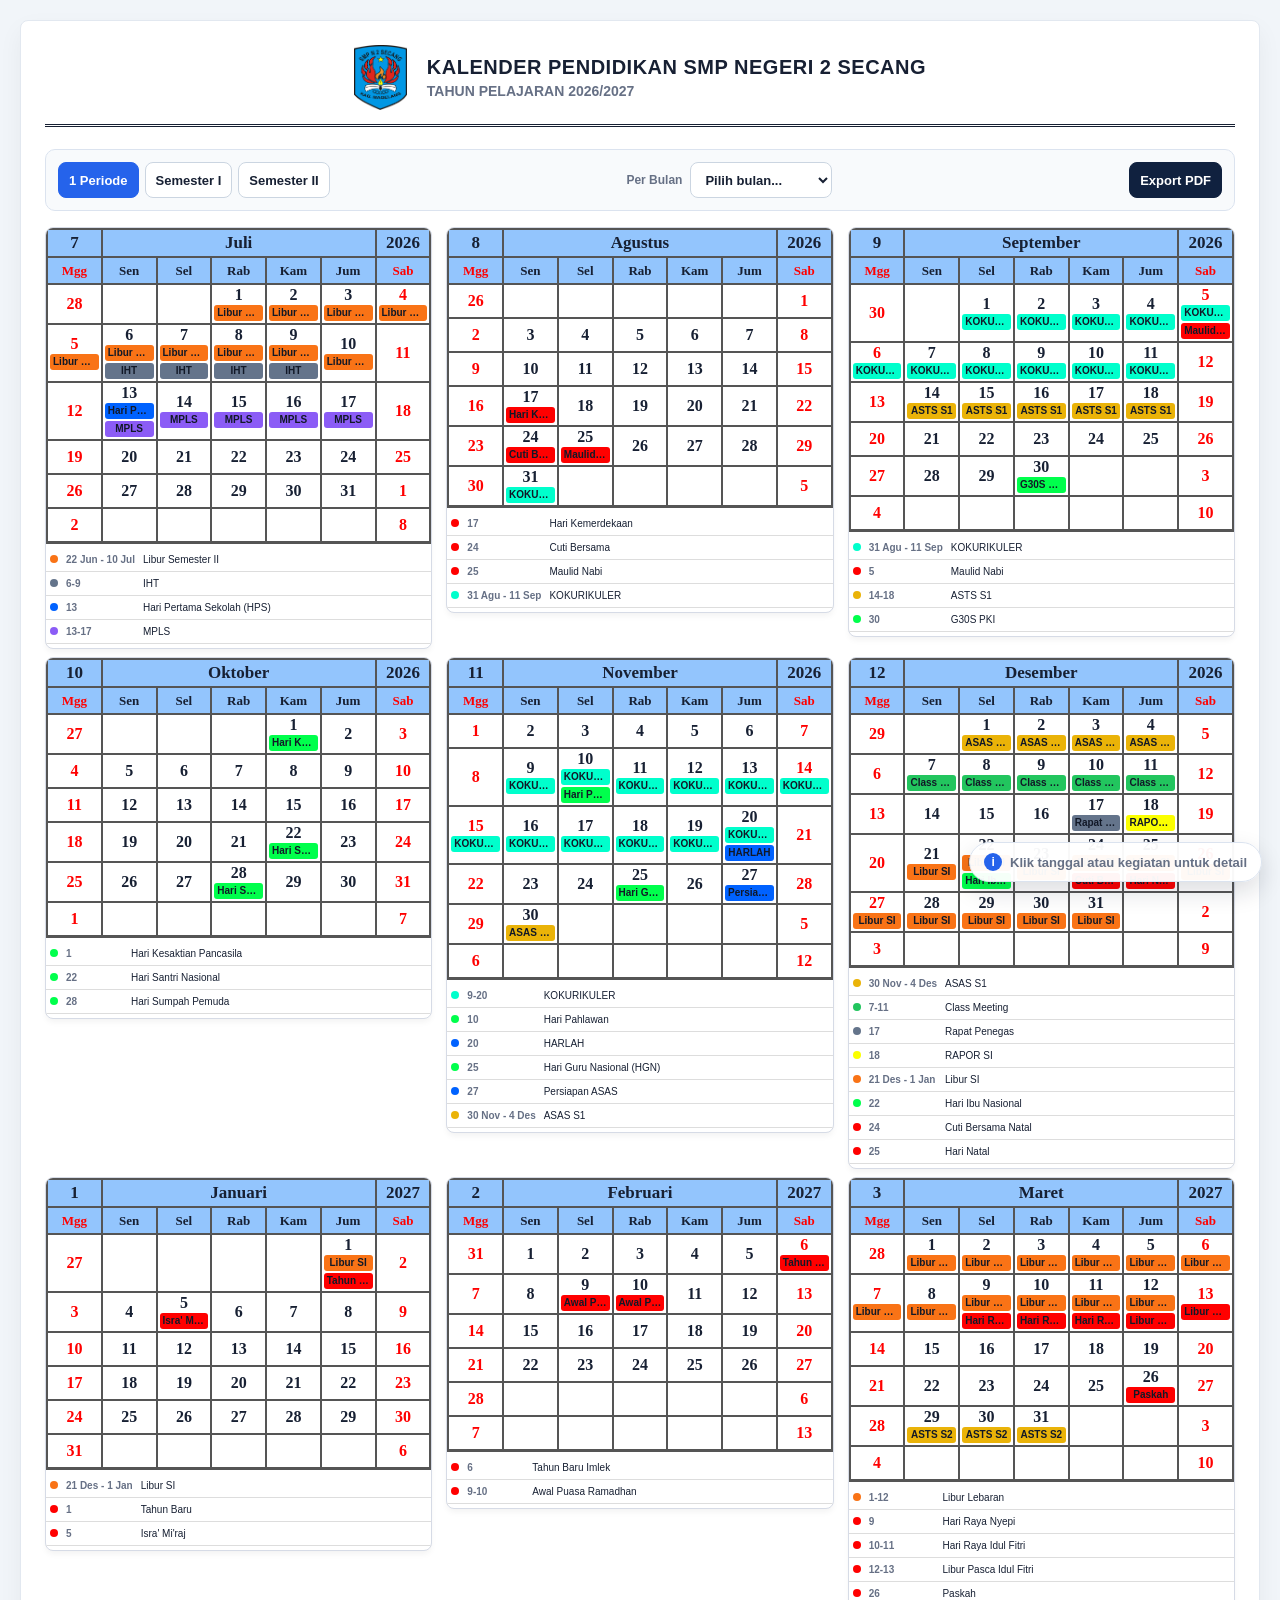
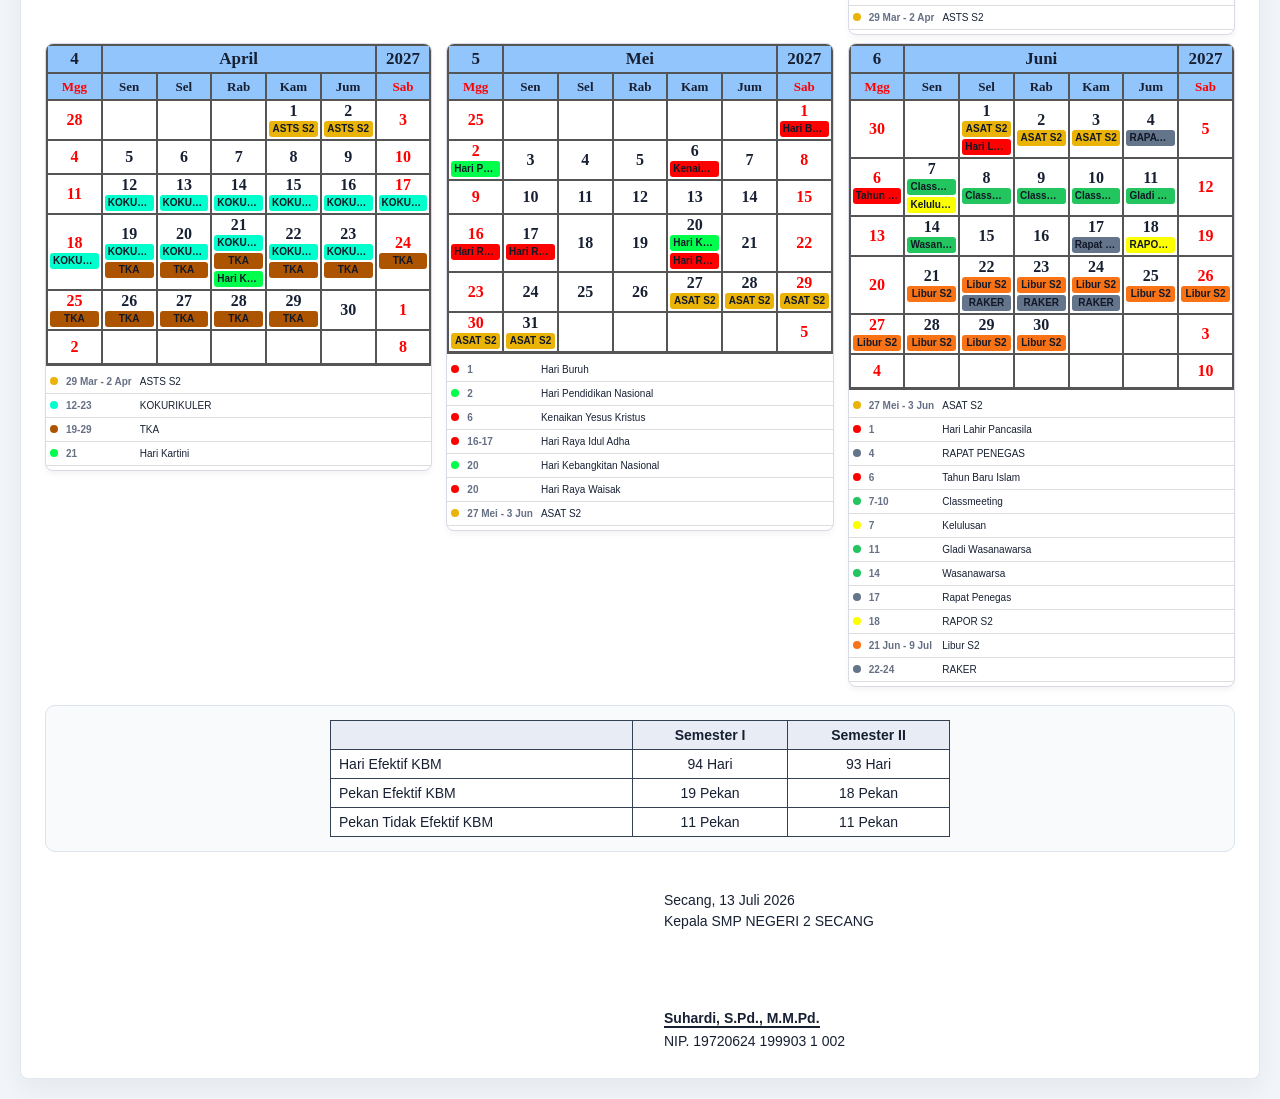
==== commit a01013cc: "Update fmt.Println message from 'Hello' to 'Goodbye'" ====
--- a/index.html
+++ b/index.html
@@ -929,9 +929,9 @@
                     <span class="event-mini light-text" data-event-id="2026-default-01" style="background:#f97316">Libur Semester II</span><span class="event-mini light-text" data-event-id="evt-1779535381727-eaeb21" style="background:#64748b">IHT</span>
                 </td>
             
-                <td class="" data-date="2026-07-09" title="Libur Semester II">
+                <td class="" data-date="2026-07-09" title="Libur Semester II | IHT">
                     <span class="date-number">9</span>
-                    <span class="event-mini light-text" data-event-id="2026-default-01" style="background:#f97316">Libur Semester II</span>
+                    <span class="event-mini light-text" data-event-id="2026-default-01" style="background:#f97316">Libur Semester II</span><span class="event-mini light-text" data-event-id="evt-1779535381727-eaeb21" style="background:#64748b">IHT</span>
                 </td>
             
                 <td class="" data-date="2026-07-10" title="Libur Semester II">
@@ -939,9 +939,9 @@
                     <span class="event-mini light-text" data-event-id="2026-default-01" style="background:#f97316">Libur Semester II</span>
                 </td>
             
-                <td class="non-working" data-date="2026-07-11" title="Libur Semester II">
+                <td class="non-working" data-date="2026-07-11" title="">
                     <span class="date-number">11</span>
-                    <span class="event-mini light-text" data-event-id="2026-default-01" style="background:#f97316">Libur Semester II</span>
+                    
                 </td>
             </tr><tr>
                 <td class="non-working" data-date="2026-07-12" title="">
@@ -964,14 +964,14 @@
                     <span class="event-mini light-text" data-event-id="2026-default-02" style="background:#8b5cf6">MPLS</span>
                 </td>
             
-                <td class="" data-date="2026-07-16" title="">
+                <td class="" data-date="2026-07-16" title="MPLS">
                     <span class="date-number">16</span>
-                    
-                </td>
-            
-                <td class="" data-date="2026-07-17" title="">
+                    <span class="event-mini light-text" data-event-id="2026-default-02" style="background:#8b5cf6">MPLS</span>
+                </td>
+            
+                <td class="" data-date="2026-07-17" title="MPLS">
                     <span class="date-number">17</span>
-                    
+                    <span class="event-mini light-text" data-event-id="2026-default-02" style="background:#8b5cf6">MPLS</span>
                 </td>
             
                 <td class="non-working" data-date="2026-07-18" title="">
@@ -1094,7 +1094,7 @@
                                     <td class="event-color-col">
                                         <span class="event-indicator" style="background:#f97316"></span>
                                     </td>
-                                    <td class="event-date-col">22 Jun - 11 Jul</td>
+                                    <td class="event-date-col">22 Jun - 10 Jul</td>
                                     <td class="event-title-col">Libur Semester II</td>
                                 </tr>
                             
@@ -1102,7 +1102,7 @@
                                     <td class="event-color-col">
                                         <span class="event-indicator" style="background:#64748b"></span>
                                     </td>
-                                    <td class="event-date-col">6-8</td>
+                                    <td class="event-date-col">6-9</td>
                                     <td class="event-title-col">IHT</td>
                                 </tr>
                             
@@ -1118,7 +1118,7 @@
                                     <td class="event-color-col">
                                         <span class="event-indicator" style="background:#8b5cf6"></span>
                                     </td>
-                                    <td class="event-date-col">13-15</td>
+                                    <td class="event-date-col">13-17</td>
                                     <td class="event-title-col">MPLS</td>
                                 </tr>
                             
@@ -1288,14 +1288,14 @@
                     
                 </td>
             
-                <td class="" data-date="2026-08-24" title="Cuti Bersama Maulid Nabi">
+                <td class="" data-date="2026-08-24" title="Cuti Bersama">
                     <span class="date-number">24</span>
-                    <span class="event-mini light-text" data-event-id="evt-1779728501006-ef2ad5" style="background:#ff0000">Cuti Bersama Maulid Nabi</span>
-                </td>
-            
-                <td class="" data-date="2026-08-25" title="Maulid Nabi Muhammad SAW">
+                    <span class="event-mini light-text" data-event-id="evt-1779728501006-ef2ad5" style="background:#ff0000">Cuti Bersama</span>
+                </td>
+            
+                <td class="" data-date="2026-08-25" title="Maulid Nabi">
                     <span class="date-number">25</span>
-                    <span class="event-mini light-text" data-event-id="evt-1779724892855-028f6b" style="background:#ff0000">Maulid Nabi Muhammad SAW</span>
+                    <span class="event-mini light-text" data-event-id="evt-1779724892855-028f6b" style="background:#ff0000">Maulid Nabi</span>
                 </td>
             
                 <td class="" data-date="2026-08-26" title="">
@@ -1323,9 +1323,9 @@
                     
                 </td>
             
-                <td class="" data-date="2026-08-31" title="">
+                <td class="" data-date="2026-08-31" title="KOKURIKULER">
                     <span class="date-number">31</span>
-                    
+                    <span class="event-mini light-text" data-event-id="2026-default-05" style="background:#00ffcc">KOKURIKULER</span>
                 </td>
             
                 <td class="other-month" data-date="2026-09-01" title="">
@@ -1372,7 +1372,7 @@
                                         <span class="event-indicator" style="background:#ff0000"></span>
                                     </td>
                                     <td class="event-date-col">24</td>
-                                    <td class="event-title-col">Cuti Bersama Maulid Nabi</td>
+                                    <td class="event-title-col">Cuti Bersama</td>
                                 </tr>
                             
                                 <tr class="month-event-row" data-event-id="evt-1779724892855-028f6b" title="Klik untuk mengedit/hapus">
@@ -1380,7 +1380,15 @@
                                         <span class="event-indicator" style="background:#ff0000"></span>
                                     </td>
                                     <td class="event-date-col">25</td>
-                                    <td class="event-title-col">Maulid Nabi Muhammad SAW</td>
+                                    <td class="event-title-col">Maulid Nabi</td>
+                                </tr>
+                            
+                                <tr class="month-event-row" data-event-id="2026-default-05" title="Klik untuk mengedit/hapus">
+                                    <td class="event-color-col">
+                                        <span class="event-indicator" style="background:#00ffcc"></span>
+                                    </td>
+                                    <td class="event-date-col">31 Agu - 11 Sep</td>
+                                    <td class="event-title-col">KOKURIKULER</td>
                                 </tr>
                             
                     </tbody>
@@ -1414,59 +1422,59 @@
                     
                 </td>
             
-                <td class="" data-date="2026-09-01" title="">
+                <td class="" data-date="2026-09-01" title="KOKURIKULER">
                     <span class="date-number">1</span>
-                    
-                </td>
-            
-                <td class="" data-date="2026-09-02" title="">
+                    <span class="event-mini light-text" data-event-id="2026-default-05" style="background:#00ffcc">KOKURIKULER</span>
+                </td>
+            
+                <td class="" data-date="2026-09-02" title="KOKURIKULER">
                     <span class="date-number">2</span>
-                    
-                </td>
-            
-                <td class="" data-date="2026-09-03" title="">
+                    <span class="event-mini light-text" data-event-id="2026-default-05" style="background:#00ffcc">KOKURIKULER</span>
+                </td>
+            
+                <td class="" data-date="2026-09-03" title="KOKURIKULER">
                     <span class="date-number">3</span>
-                    
-                </td>
-            
-                <td class="" data-date="2026-09-04" title="">
+                    <span class="event-mini light-text" data-event-id="2026-default-05" style="background:#00ffcc">KOKURIKULER</span>
+                </td>
+            
+                <td class="" data-date="2026-09-04" title="KOKURIKULER">
                     <span class="date-number">4</span>
-                    
-                </td>
-            
-                <td class="non-working" data-date="2026-09-05" title="">
+                    <span class="event-mini light-text" data-event-id="2026-default-05" style="background:#00ffcc">KOKURIKULER</span>
+                </td>
+            
+                <td class="non-working" data-date="2026-09-05" title="KOKURIKULER | Maulid Nabi">
                     <span class="date-number">5</span>
-                    
-                </td>
-            </tr><tr>
-                <td class="non-working" data-date="2026-09-06" title="">
+                    <span class="event-mini light-text" data-event-id="2026-default-05" style="background:#00ffcc">KOKURIKULER</span><span class="event-mini light-text" data-event-id="evt-1781671457911-b0b4da" style="background:#ff0000">Maulid Nabi</span>
+                </td>
+            </tr><tr>
+                <td class="non-working" data-date="2026-09-06" title="KOKURIKULER">
                     <span class="date-number">6</span>
-                    
-                </td>
-            
-                <td class="" data-date="2026-09-07" title="">
+                    <span class="event-mini light-text" data-event-id="2026-default-05" style="background:#00ffcc">KOKURIKULER</span>
+                </td>
+            
+                <td class="" data-date="2026-09-07" title="KOKURIKULER">
                     <span class="date-number">7</span>
-                    
-                </td>
-            
-                <td class="" data-date="2026-09-08" title="">
+                    <span class="event-mini light-text" data-event-id="2026-default-05" style="background:#00ffcc">KOKURIKULER</span>
+                </td>
+            
+                <td class="" data-date="2026-09-08" title="KOKURIKULER">
                     <span class="date-number">8</span>
-                    
-                </td>
-            
-                <td class="" data-date="2026-09-09" title="">
+                    <span class="event-mini light-text" data-event-id="2026-default-05" style="background:#00ffcc">KOKURIKULER</span>
+                </td>
+            
+                <td class="" data-date="2026-09-09" title="KOKURIKULER">
                     <span class="date-number">9</span>
-                    
-                </td>
-            
-                <td class="" data-date="2026-09-10" title="">
+                    <span class="event-mini light-text" data-event-id="2026-default-05" style="background:#00ffcc">KOKURIKULER</span>
+                </td>
+            
+                <td class="" data-date="2026-09-10" title="KOKURIKULER">
                     <span class="date-number">10</span>
-                    
-                </td>
-            
-                <td class="" data-date="2026-09-11" title="">
+                    <span class="event-mini light-text" data-event-id="2026-default-05" style="background:#00ffcc">KOKURIKULER</span>
+                </td>
+            
+                <td class="" data-date="2026-09-11" title="KOKURIKULER">
                     <span class="date-number">11</span>
-                    
+                    <span class="event-mini light-text" data-event-id="2026-default-05" style="background:#00ffcc">KOKURIKULER</span>
                 </td>
             
                 <td class="non-working" data-date="2026-09-12" title="">
@@ -1479,64 +1487,64 @@
                     
                 </td>
             
-                <td class="" data-date="2026-09-14" title="KOKURIKULER">
+                <td class="" data-date="2026-09-14" title="ASTS S1">
                     <span class="date-number">14</span>
-                    <span class="event-mini light-text" data-event-id="2026-default-05" style="background:#00ffcc">KOKURIKULER</span>
-                </td>
-            
-                <td class="" data-date="2026-09-15" title="KOKURIKULER">
+                    <span class="event-mini light-text" data-event-id="2026-default-04" style="background:#eab308">ASTS S1</span>
+                </td>
+            
+                <td class="" data-date="2026-09-15" title="ASTS S1">
                     <span class="date-number">15</span>
-                    <span class="event-mini light-text" data-event-id="2026-default-05" style="background:#00ffcc">KOKURIKULER</span>
-                </td>
-            
-                <td class="" data-date="2026-09-16" title="KOKURIKULER">
+                    <span class="event-mini light-text" data-event-id="2026-default-04" style="background:#eab308">ASTS S1</span>
+                </td>
+            
+                <td class="" data-date="2026-09-16" title="ASTS S1">
                     <span class="date-number">16</span>
-                    <span class="event-mini light-text" data-event-id="2026-default-05" style="background:#00ffcc">KOKURIKULER</span>
-                </td>
-            
-                <td class="" data-date="2026-09-17" title="KOKURIKULER">
+                    <span class="event-mini light-text" data-event-id="2026-default-04" style="background:#eab308">ASTS S1</span>
+                </td>
+            
+                <td class="" data-date="2026-09-17" title="ASTS S1">
                     <span class="date-number">17</span>
-                    <span class="event-mini light-text" data-event-id="2026-default-05" style="background:#00ffcc">KOKURIKULER</span>
-                </td>
-            
-                <td class="" data-date="2026-09-18" title="KOKURIKULER">
+                    <span class="event-mini light-text" data-event-id="2026-default-04" style="background:#eab308">ASTS S1</span>
+                </td>
+            
+                <td class="" data-date="2026-09-18" title="ASTS S1">
                     <span class="date-number">18</span>
-                    <span class="event-mini light-text" data-event-id="2026-default-05" style="background:#00ffcc">KOKURIKULER</span>
-                </td>
-            
-                <td class="non-working" data-date="2026-09-19" title="KOKURIKULER">
+                    <span class="event-mini light-text" data-event-id="2026-default-04" style="background:#eab308">ASTS S1</span>
+                </td>
+            
+                <td class="non-working" data-date="2026-09-19" title="">
                     <span class="date-number">19</span>
-                    <span class="event-mini light-text" data-event-id="2026-default-05" style="background:#00ffcc">KOKURIKULER</span>
-                </td>
-            </tr><tr>
-                <td class="non-working" data-date="2026-09-20" title="KOKURIKULER">
+                    
+                </td>
+            </tr><tr>
+                <td class="non-working" data-date="2026-09-20" title="">
                     <span class="date-number">20</span>
-                    <span class="event-mini light-text" data-event-id="2026-default-05" style="background:#00ffcc">KOKURIKULER</span>
-                </td>
-            
-                <td class="" data-date="2026-09-21" title="KOKURIKULER">
+                    
+                </td>
+            
+                <td class="" data-date="2026-09-21" title="">
                     <span class="date-number">21</span>
-                    <span class="event-mini light-text" data-event-id="2026-default-05" style="background:#00ffcc">KOKURIKULER</span>
-                </td>
-            
-                <td class="" data-date="2026-09-22" title="KOKURIKULER">
+                    
+                </td>
+            
+                <td class="" data-date="2026-09-22" title="">
                     <span class="date-number">22</span>
-                    <span class="event-mini light-text" data-event-id="2026-default-05" style="background:#00ffcc">KOKURIKULER</span>
-                </td>
-            
-                <td class="" data-date="2026-09-23" title="KOKURIKULER">
+                    
+                </td>
+            
+                <td class="" data-date="2026-09-23" title="">
                     <span class="date-number">23</span>
-                    <span class="event-mini light-text" data-event-id="2026-default-05" style="background:#00ffcc">KOKURIKULER</span>
-                </td>
-            
-                <td class="" data-date="2026-09-24" title="KOKURIKULER">
+                    
+                </td>
+            
+                <td class="" data-date="2026-09-24" title="">
                     <span class="date-number">24</span>
-                    <span class="event-mini light-text" data-event-id="2026-default-05" style="background:#00ffcc">KOKURIKULER</span>
-                </td>
-            
-                <td class="" data-date="2026-09-25" title="KOKURIKULER">
+                    
+                </td>
+            
+                <td class="" data-date="2026-09-25" title="">
                     <span class="date-number">25</span>
-                    <span class="event-mini light-text" data-event-id="2026-default-05" style="background:#00ffcc">KOKURIKULER</span>
+                    
                 </td>
             
                 <td class="non-working" data-date="2026-09-26" title="">
@@ -1624,8 +1632,24 @@
                                     <td class="event-color-col">
                                         <span class="event-indicator" style="background:#00ffcc"></span>
                                     </td>
-                                    <td class="event-date-col">14-25</td>
+                                    <td class="event-date-col">31 Agu - 11 Sep</td>
                                     <td class="event-title-col">KOKURIKULER</td>
+                                </tr>
+                            
+                                <tr class="month-event-row" data-event-id="evt-1781671457911-b0b4da" title="Klik untuk mengedit/hapus">
+                                    <td class="event-color-col">
+                                        <span class="event-indicator" style="background:#ff0000"></span>
+                                    </td>
+                                    <td class="event-date-col">5</td>
+                                    <td class="event-title-col">Maulid Nabi</td>
+                                </tr>
+                            
+                                <tr class="month-event-row" data-event-id="2026-default-04" title="Klik untuk mengedit/hapus">
+                                    <td class="event-color-col">
+                                        <span class="event-indicator" style="background:#eab308"></span>
+                                    </td>
+                                    <td class="event-date-col">14-18</td>
+                                    <td class="event-title-col">ASTS S1</td>
                                 </tr>
                             
                                 <tr class="month-event-row" data-event-id="evt-1779725846470-cd674e" title="Klik untuk mengedit/hapus">
@@ -1677,9 +1701,9 @@
                     
                 </td>
             
-                <td class="" data-date="2026-10-01" title="">
+                <td class="" data-date="2026-10-01" title="Hari Kesaktian Pancasila">
                     <span class="date-number">1</span>
-                    
+                    <span class="event-mini light-text" data-event-id="evt-1781668715908-ffc7b4" style="background:#00ff4c">Hari Kesaktian Pancasila</span>
                 </td>
             
                 <td class="" data-date="2026-10-02" title="">
@@ -1697,29 +1721,29 @@
                     
                 </td>
             
-                <td class="" data-date="2026-10-05" title="ASTS S1">
+                <td class="" data-date="2026-10-05" title="">
                     <span class="date-number">5</span>
-                    <span class="event-mini light-text" data-event-id="2026-default-04" style="background:#eab308">ASTS S1</span>
-                </td>
-            
-                <td class="" data-date="2026-10-06" title="ASTS S1">
+                    
+                </td>
+            
+                <td class="" data-date="2026-10-06" title="">
                     <span class="date-number">6</span>
-                    <span class="event-mini light-text" data-event-id="2026-default-04" style="background:#eab308">ASTS S1</span>
-                </td>
-            
-                <td class="" data-date="2026-10-07" title="ASTS S1">
+                    
+                </td>
+            
+                <td class="" data-date="2026-10-07" title="">
                     <span class="date-number">7</span>
-                    <span class="event-mini light-text" data-event-id="2026-default-04" style="background:#eab308">ASTS S1</span>
-                </td>
-            
-                <td class="" data-date="2026-10-08" title="ASTS S1">
+                    
+                </td>
+            
+                <td class="" data-date="2026-10-08" title="">
                     <span class="date-number">8</span>
-                    <span class="event-mini light-text" data-event-id="2026-default-04" style="background:#eab308">ASTS S1</span>
-                </td>
-            
-                <td class="" data-date="2026-10-09" title="ASTS S1">
+                    
+                </td>
+            
+                <td class="" data-date="2026-10-09" title="">
                     <span class="date-number">9</span>
-                    <span class="event-mini light-text" data-event-id="2026-default-04" style="background:#eab308">ASTS S1</span>
+                    
                 </td>
             
                 <td class="non-working" data-date="2026-10-10" title="">
@@ -1873,12 +1897,12 @@
                 <table class="month-events-table">
                     <tbody>
                         
-                                <tr class="month-event-row" data-event-id="2026-default-04" title="Klik untuk mengedit/hapus">
-                                    <td class="event-color-col">
-                                        <span class="event-indicator" style="background:#eab308"></span>
-                                    </td>
-                                    <td class="event-date-col">5-9</td>
-                                    <td class="event-title-col">ASTS S1</td>
+                                <tr class="month-event-row" data-event-id="evt-1781668715908-ffc7b4" title="Klik untuk mengedit/hapus">
+                                    <td class="event-color-col">
+                                        <span class="event-indicator" style="background:#00ff4c"></span>
+                                    </td>
+                                    <td class="event-date-col">1</td>
+                                    <td class="event-title-col">Hari Kesaktian Pancasila</td>
                                 </tr>
                             
                                 <tr class="month-event-row" data-event-id="evt-1779724948744-a8fcc7" title="Klik untuk mengedit/hapus">
@@ -1958,64 +1982,64 @@
                     
                 </td>
             
-                <td class="" data-date="2026-11-09" title="">
+                <td class="" data-date="2026-11-09" title="KOKURIKULER">
                     <span class="date-number">9</span>
-                    
-                </td>
-            
-                <td class="" data-date="2026-11-10" title="Hari Pahlawan">
+                    <span class="event-mini light-text" data-event-id="evt-1779765458269-571260" style="background:#00ffcc">KOKURIKULER</span>
+                </td>
+            
+                <td class="" data-date="2026-11-10" title="KOKURIKULER | Hari Pahlawan">
                     <span class="date-number">10</span>
-                    <span class="event-mini light-text" data-event-id="evt-1779725886140-597815" style="background:#00ff4c">Hari Pahlawan</span>
-                </td>
-            
-                <td class="" data-date="2026-11-11" title="">
+                    <span class="event-mini light-text" data-event-id="evt-1779765458269-571260" style="background:#00ffcc">KOKURIKULER</span><span class="event-mini light-text" data-event-id="evt-1779725886140-597815" style="background:#00ff4c">Hari Pahlawan</span>
+                </td>
+            
+                <td class="" data-date="2026-11-11" title="KOKURIKULER">
                     <span class="date-number">11</span>
-                    
-                </td>
-            
-                <td class="" data-date="2026-11-12" title="">
+                    <span class="event-mini light-text" data-event-id="evt-1779765458269-571260" style="background:#00ffcc">KOKURIKULER</span>
+                </td>
+            
+                <td class="" data-date="2026-11-12" title="KOKURIKULER">
                     <span class="date-number">12</span>
-                    
-                </td>
-            
-                <td class="" data-date="2026-11-13" title="">
+                    <span class="event-mini light-text" data-event-id="evt-1779765458269-571260" style="background:#00ffcc">KOKURIKULER</span>
+                </td>
+            
+                <td class="" data-date="2026-11-13" title="KOKURIKULER">
                     <span class="date-number">13</span>
-                    
-                </td>
-            
-                <td class="non-working" data-date="2026-11-14" title="">
+                    <span class="event-mini light-text" data-event-id="evt-1779765458269-571260" style="background:#00ffcc">KOKURIKULER</span>
+                </td>
+            
+                <td class="non-working" data-date="2026-11-14" title="KOKURIKULER">
                     <span class="date-number">14</span>
-                    
-                </td>
-            </tr><tr>
-                <td class="non-working" data-date="2026-11-15" title="">
+                    <span class="event-mini light-text" data-event-id="evt-1779765458269-571260" style="background:#00ffcc">KOKURIKULER</span>
+                </td>
+            </tr><tr>
+                <td class="non-working" data-date="2026-11-15" title="KOKURIKULER">
                     <span class="date-number">15</span>
-                    
-                </td>
-            
-                <td class="" data-date="2026-11-16" title="">
+                    <span class="event-mini light-text" data-event-id="evt-1779765458269-571260" style="background:#00ffcc">KOKURIKULER</span>
+                </td>
+            
+                <td class="" data-date="2026-11-16" title="KOKURIKULER">
                     <span class="date-number">16</span>
-                    
-                </td>
-            
-                <td class="" data-date="2026-11-17" title="">
+                    <span class="event-mini light-text" data-event-id="evt-1779765458269-571260" style="background:#00ffcc">KOKURIKULER</span>
+                </td>
+            
+                <td class="" data-date="2026-11-17" title="KOKURIKULER">
                     <span class="date-number">17</span>
-                    
-                </td>
-            
-                <td class="" data-date="2026-11-18" title="">
+                    <span class="event-mini light-text" data-event-id="evt-1779765458269-571260" style="background:#00ffcc">KOKURIKULER</span>
+                </td>
+            
+                <td class="" data-date="2026-11-18" title="KOKURIKULER">
                     <span class="date-number">18</span>
-                    
-                </td>
-            
-                <td class="" data-date="2026-11-19" title="">
+                    <span class="event-mini light-text" data-event-id="evt-1779765458269-571260" style="background:#00ffcc">KOKURIKULER</span>
+                </td>
+            
+                <td class="" data-date="2026-11-19" title="KOKURIKULER">
                     <span class="date-number">19</span>
-                    
-                </td>
-            
-                <td class="" data-date="2026-11-20" title="">
+                    <span class="event-mini light-text" data-event-id="evt-1779765458269-571260" style="background:#00ffcc">KOKURIKULER</span>
+                </td>
+            
+                <td class="" data-date="2026-11-20" title="KOKURIKULER | HARLAH">
                     <span class="date-number">20</span>
-                    
+                    <span class="event-mini light-text" data-event-id="evt-1779765458269-571260" style="background:#00ffcc">KOKURIKULER</span><span class="event-mini light-text" data-event-id="evt-1781673277894-7069f3" style="background:#0062ff">HARLAH</span>
                 </td>
             
                 <td class="non-working" data-date="2026-11-21" title="">
@@ -2134,12 +2158,28 @@
                 <table class="month-events-table">
                     <tbody>
                         
+                                <tr class="month-event-row" data-event-id="evt-1779765458269-571260" title="Klik untuk mengedit/hapus">
+                                    <td class="event-color-col">
+                                        <span class="event-indicator" style="background:#00ffcc"></span>
+                                    </td>
+                                    <td class="event-date-col">9-20</td>
+                                    <td class="event-title-col">KOKURIKULER</td>
+                                </tr>
+                            
                                 <tr class="month-event-row" data-event-id="evt-1779725886140-597815" title="Klik untuk mengedit/hapus">
                                     <td class="event-color-col">
                                         <span class="event-indicator" style="background:#00ff4c"></span>
                                     </td>
                                     <td class="event-date-col">10</td>
                                     <td class="event-title-col">Hari Pahlawan</td>
+                                </tr>
+                            
+                                <tr class="month-event-row" data-event-id="evt-1781673277894-7069f3" title="Klik untuk mengedit/hapus">
+                                    <td class="event-color-col">
+                                        <span class="event-indicator" style="background:#0062ff"></span>
+                                    </td>
+                                    <td class="event-date-col">20</td>
+                                    <td class="event-title-col">HARLAH</td>
                                 </tr>
                             
                                 <tr class="month-event-row" data-event-id="evt-1779726697797-5848a1" title="Klik untuk mengedit/hapus">
@@ -2277,14 +2317,14 @@
                     
                 </td>
             
-                <td class="" data-date="2026-12-17" title="">
+                <td class="" data-date="2026-12-17" title="Rapat Penegas">
                     <span class="date-number">17</span>
-                    
-                </td>
-            
-                <td class="" data-date="2026-12-18" title="Pembagian Laporan Pendidikan Semester I">
+                    <span class="event-mini light-text" data-event-id="evt-1781667660405-bd6c8b" style="background:#64748b">Rapat Penegas</span>
+                </td>
+            
+                <td class="" data-date="2026-12-18" title="RAPOR SI">
                     <span class="date-number">18</span>
-                    <span class="event-mini light-text" data-event-id="2026-default-07" style="background:#fbff00">Pembagian Laporan Pendidikan Semester I</span>
+                    <span class="event-mini light-text" data-event-id="2026-default-07" style="background:#fbff00">RAPOR SI</span>
                 </td>
             
                 <td class="non-working" data-date="2026-12-19" title="">
@@ -2419,19 +2459,27 @@
                                     <td class="event-title-col">Class Meeting</td>
                                 </tr>
                             
+                                <tr class="month-event-row" data-event-id="evt-1781667660405-bd6c8b" title="Klik untuk mengedit/hapus">
+                                    <td class="event-color-col">
+                                        <span class="event-indicator" style="background:#64748b"></span>
+                                    </td>
+                                    <td class="event-date-col">17</td>
+                                    <td class="event-title-col">Rapat Penegas</td>
+                                </tr>
+                            
                                 <tr class="month-event-row" data-event-id="2026-default-07" title="Klik untuk mengedit/hapus">
                                     <td class="event-color-col">
                                         <span class="event-indicator" style="background:#fbff00"></span>
                                     </td>
                                     <td class="event-date-col">18</td>
-                                    <td class="event-title-col">Pembagian Laporan Pendidikan Semester I</td>
+                                    <td class="event-title-col">RAPOR SI</td>
                                 </tr>
                             
                                 <tr class="month-event-row" data-event-id="2026-default-08" title="Klik untuk mengedit/hapus">
                                     <td class="event-color-col">
                                         <span class="event-indicator" style="background:#f97316"></span>
                                     </td>
-                                    <td class="event-date-col">21 Des - 3 Jan</td>
+                                    <td class="event-date-col">21 Des - 1 Jan</td>
                                     <td class="event-title-col">Libur SI</td>
                                 </tr>
                             
@@ -2505,19 +2553,19 @@
                     
                 </td>
             
-                <td class="" data-date="2027-01-01" title="Libur SI | Tahun Baru Masehi">
+                <td class="" data-date="2027-01-01" title="Libur SI | Tahun Baru">
                     <span class="date-number">1</span>
-                    <span class="event-mini light-text" data-event-id="2026-default-08" style="background:#f97316">Libur SI</span><span class="event-mini light-text" data-event-id="evt-1779724455197-c8c6a5" style="background:#ff0000">Tahun Baru Masehi</span>
-                </td>
-            
-                <td class="non-working" data-date="2027-01-02" title="Libur SI">
+                    <span class="event-mini light-text" data-event-id="2026-default-08" style="background:#f97316">Libur SI</span><span class="event-mini light-text" data-event-id="evt-1779724455197-c8c6a5" style="background:#ff0000">Tahun Baru</span>
+                </td>
+            
+                <td class="non-working" data-date="2027-01-02" title="">
                     <span class="date-number">2</span>
-                    <span class="event-mini light-text" data-event-id="2026-default-08" style="background:#f97316">Libur SI</span>
-                </td>
-            </tr><tr>
-                <td class="non-working" data-date="2027-01-03" title="Libur SI">
+                    
+                </td>
+            </tr><tr>
+                <td class="non-working" data-date="2027-01-03" title="">
                     <span class="date-number">3</span>
-                    <span class="event-mini light-text" data-event-id="2026-default-08" style="background:#f97316">Libur SI</span>
+                    
                 </td>
             
                 <td class="" data-date="2027-01-04" title="">
@@ -2525,9 +2573,9 @@
                     
                 </td>
             
-                <td class="" data-date="2027-01-05" title="Isra&#039; Mi&#039;raj Nabi Muhammad SAW">
+                <td class="" data-date="2027-01-05" title="Isra&#039; Mi&#039;raj">
                     <span class="date-number">5</span>
-                    <span class="event-mini light-text" data-event-id="evt-1779724486286-ce86ba" style="background:#ff0000">Isra&#039; Mi&#039;raj Nabi Muhammad SAW</span>
+                    <span class="event-mini light-text" data-event-id="evt-1779724486286-ce86ba" style="background:#ff0000">Isra&#039; Mi&#039;raj</span>
                 </td>
             
                 <td class="" data-date="2027-01-06" title="">
@@ -2555,64 +2603,64 @@
                     
                 </td>
             
-                <td class="" data-date="2027-01-11" title="KOKURIKULER">
+                <td class="" data-date="2027-01-11" title="">
                     <span class="date-number">11</span>
-                    <span class="event-mini light-text" data-event-id="evt-1779764107366-240f30" style="background:#00ffcc">KOKURIKULER</span>
-                </td>
-            
-                <td class="" data-date="2027-01-12" title="KOKURIKULER">
+                    
+                </td>
+            
+                <td class="" data-date="2027-01-12" title="">
                     <span class="date-number">12</span>
-                    <span class="event-mini light-text" data-event-id="evt-1779764107366-240f30" style="background:#00ffcc">KOKURIKULER</span>
-                </td>
-            
-                <td class="" data-date="2027-01-13" title="KOKURIKULER">
+                    
+                </td>
+            
+                <td class="" data-date="2027-01-13" title="">
                     <span class="date-number">13</span>
-                    <span class="event-mini light-text" data-event-id="evt-1779764107366-240f30" style="background:#00ffcc">KOKURIKULER</span>
-                </td>
-            
-                <td class="" data-date="2027-01-14" title="KOKURIKULER">
+                    
+                </td>
+            
+                <td class="" data-date="2027-01-14" title="">
                     <span class="date-number">14</span>
-                    <span class="event-mini light-text" data-event-id="evt-1779764107366-240f30" style="background:#00ffcc">KOKURIKULER</span>
-                </td>
-            
-                <td class="" data-date="2027-01-15" title="KOKURIKULER">
+                    
+                </td>
+            
+                <td class="" data-date="2027-01-15" title="">
                     <span class="date-number">15</span>
-                    <span class="event-mini light-text" data-event-id="evt-1779764107366-240f30" style="background:#00ffcc">KOKURIKULER</span>
-                </td>
-            
-                <td class="non-working" data-date="2027-01-16" title="KOKURIKULER">
+                    
+                </td>
+            
+                <td class="non-working" data-date="2027-01-16" title="">
                     <span class="date-number">16</span>
-                    <span class="event-mini light-text" data-event-id="evt-1779764107366-240f30" style="background:#00ffcc">KOKURIKULER</span>
-                </td>
-            </tr><tr>
-                <td class="non-working" data-date="2027-01-17" title="KOKURIKULER">
+                    
+                </td>
+            </tr><tr>
+                <td class="non-working" data-date="2027-01-17" title="">
                     <span class="date-number">17</span>
-                    <span class="event-mini light-text" data-event-id="evt-1779764107366-240f30" style="background:#00ffcc">KOKURIKULER</span>
-                </td>
-            
-                <td class="" data-date="2027-01-18" title="KOKURIKULER">
+                    
+                </td>
+            
+                <td class="" data-date="2027-01-18" title="">
                     <span class="date-number">18</span>
-                    <span class="event-mini light-text" data-event-id="evt-1779764107366-240f30" style="background:#00ffcc">KOKURIKULER</span>
-                </td>
-            
-                <td class="" data-date="2027-01-19" title="KOKURIKULER">
+                    
+                </td>
+            
+                <td class="" data-date="2027-01-19" title="">
                     <span class="date-number">19</span>
-                    <span class="event-mini light-text" data-event-id="evt-1779764107366-240f30" style="background:#00ffcc">KOKURIKULER</span>
-                </td>
-            
-                <td class="" data-date="2027-01-20" title="KOKURIKULER">
+                    
+                </td>
+            
+                <td class="" data-date="2027-01-20" title="">
                     <span class="date-number">20</span>
-                    <span class="event-mini light-text" data-event-id="evt-1779764107366-240f30" style="background:#00ffcc">KOKURIKULER</span>
-                </td>
-            
-                <td class="" data-date="2027-01-21" title="KOKURIKULER">
+                    
+                </td>
+            
+                <td class="" data-date="2027-01-21" title="">
                     <span class="date-number">21</span>
-                    <span class="event-mini light-text" data-event-id="evt-1779764107366-240f30" style="background:#00ffcc">KOKURIKULER</span>
-                </td>
-            
-                <td class="" data-date="2027-01-22" title="KOKURIKULER">
+                    
+                </td>
+            
+                <td class="" data-date="2027-01-22" title="">
                     <span class="date-number">22</span>
-                    <span class="event-mini light-text" data-event-id="evt-1779764107366-240f30" style="background:#00ffcc">KOKURIKULER</span>
+                    
                 </td>
             
                 <td class="non-working" data-date="2027-01-23" title="">
@@ -2700,7 +2748,7 @@
                                     <td class="event-color-col">
                                         <span class="event-indicator" style="background:#f97316"></span>
                                     </td>
-                                    <td class="event-date-col">21 Des - 3 Jan</td>
+                                    <td class="event-date-col">21 Des - 1 Jan</td>
                                     <td class="event-title-col">Libur SI</td>
                                 </tr>
                             
@@ -2709,7 +2757,7 @@
                                         <span class="event-indicator" style="background:#ff0000"></span>
                                     </td>
                                     <td class="event-date-col">1</td>
-                                    <td class="event-title-col">Tahun Baru Masehi</td>
+                                    <td class="event-title-col">Tahun Baru</td>
                                 </tr>
                             
                                 <tr class="month-event-row" data-event-id="evt-1779724486286-ce86ba" title="Klik untuk mengedit/hapus">
@@ -2717,15 +2765,7 @@
                                         <span class="event-indicator" style="background:#ff0000"></span>
                                     </td>
                                     <td class="event-date-col">5</td>
-                                    <td class="event-title-col">Isra&#039; Mi&#039;raj Nabi Muhammad SAW</td>
-                                </tr>
-                            
-                                <tr class="month-event-row" data-event-id="evt-1779764107366-240f30" title="Klik untuk mengedit/hapus">
-                                    <td class="event-color-col">
-                                        <span class="event-indicator" style="background:#00ffcc"></span>
-                                    </td>
-                                    <td class="event-date-col">11-22</td>
-                                    <td class="event-title-col">KOKURIKULER</td>
+                                    <td class="event-title-col">Isra&#039; Mi&#039;raj</td>
                                 </tr>
                             
                     </tbody>
@@ -2779,9 +2819,9 @@
                     
                 </td>
             
-                <td class="non-working" data-date="2027-02-06" title="Tahun Baru Imlek 2578">
+                <td class="non-working" data-date="2027-02-06" title="Tahun Baru Imlek">
                     <span class="date-number">6</span>
-                    <span class="event-mini light-text" data-event-id="evt-1779724525344-4dbf8e" style="background:#ff0000">Tahun Baru Imlek 2578</span>
+                    <span class="event-mini light-text" data-event-id="evt-1779724525344-4dbf8e" style="background:#ff0000">Tahun Baru Imlek</span>
                 </td>
             </tr><tr>
                 <td class="non-working" data-date="2027-02-07" title="">
@@ -2789,9 +2829,9 @@
                     
                 </td>
             
-                <td class="" data-date="2027-02-08" title="Awal Puasa Ramadhan">
+                <td class="" data-date="2027-02-08" title="">
                     <span class="date-number">8</span>
-                    <span class="event-mini light-text" data-event-id="evt-1779725432214-04096f" style="background:#ff0000">Awal Puasa Ramadhan</span>
+                    
                 </td>
             
                 <td class="" data-date="2027-02-09" title="Awal Puasa Ramadhan">
@@ -2799,9 +2839,9 @@
                     <span class="event-mini light-text" data-event-id="evt-1779725432214-04096f" style="background:#ff0000">Awal Puasa Ramadhan</span>
                 </td>
             
-                <td class="" data-date="2027-02-10" title="">
+                <td class="" data-date="2027-02-10" title="Awal Puasa Ramadhan">
                     <span class="date-number">10</span>
-                    
+                    <span class="event-mini light-text" data-event-id="evt-1779725432214-04096f" style="background:#ff0000">Awal Puasa Ramadhan</span>
                 </td>
             
                 <td class="" data-date="2027-02-11" title="">
@@ -2970,14 +3010,14 @@
                                         <span class="event-indicator" style="background:#ff0000"></span>
                                     </td>
                                     <td class="event-date-col">6</td>
-                                    <td class="event-title-col">Tahun Baru Imlek 2578</td>
+                                    <td class="event-title-col">Tahun Baru Imlek</td>
                                 </tr>
                             
                                 <tr class="month-event-row" data-event-id="evt-1779725432214-04096f" title="Klik untuk mengedit/hapus">
                                     <td class="event-color-col">
                                         <span class="event-indicator" style="background:#ff0000"></span>
                                     </td>
-                                    <td class="event-date-col">8-9</td>
+                                    <td class="event-date-col">9-10</td>
                                     <td class="event-title-col">Awal Puasa Ramadhan</td>
                                 </tr>
                             
@@ -3007,69 +3047,69 @@
                     
                 </td>
             
-                <td class="" data-date="2027-03-01" title="">
+                <td class="" data-date="2027-03-01" title="Libur Lebaran">
                     <span class="date-number">1</span>
-                    
-                </td>
-            
-                <td class="" data-date="2027-03-02" title="">
+                    <span class="event-mini light-text" data-event-id="evt-1779771321183-1317e6" style="background:#f97316">Libur Lebaran</span>
+                </td>
+            
+                <td class="" data-date="2027-03-02" title="Libur Lebaran">
                     <span class="date-number">2</span>
-                    
-                </td>
-            
-                <td class="" data-date="2027-03-03" title="">
+                    <span class="event-mini light-text" data-event-id="evt-1779771321183-1317e6" style="background:#f97316">Libur Lebaran</span>
+                </td>
+            
+                <td class="" data-date="2027-03-03" title="Libur Lebaran">
                     <span class="date-number">3</span>
-                    
-                </td>
-            
-                <td class="" data-date="2027-03-04" title="">
+                    <span class="event-mini light-text" data-event-id="evt-1779771321183-1317e6" style="background:#f97316">Libur Lebaran</span>
+                </td>
+            
+                <td class="" data-date="2027-03-04" title="Libur Lebaran">
                     <span class="date-number">4</span>
-                    
-                </td>
-            
-                <td class="" data-date="2027-03-05" title="">
+                    <span class="event-mini light-text" data-event-id="evt-1779771321183-1317e6" style="background:#f97316">Libur Lebaran</span>
+                </td>
+            
+                <td class="" data-date="2027-03-05" title="Libur Lebaran">
                     <span class="date-number">5</span>
-                    
-                </td>
-            
-                <td class="non-working" data-date="2027-03-06" title="">
+                    <span class="event-mini light-text" data-event-id="evt-1779771321183-1317e6" style="background:#f97316">Libur Lebaran</span>
+                </td>
+            
+                <td class="non-working" data-date="2027-03-06" title="Libur Lebaran">
                     <span class="date-number">6</span>
-                    
-                </td>
-            </tr><tr>
-                <td class="non-working" data-date="2027-03-07" title="">
+                    <span class="event-mini light-text" data-event-id="evt-1779771321183-1317e6" style="background:#f97316">Libur Lebaran</span>
+                </td>
+            </tr><tr>
+                <td class="non-working" data-date="2027-03-07" title="Libur Lebaran">
                     <span class="date-number">7</span>
-                    
-                </td>
-            
-                <td class="" data-date="2027-03-08" title="">
+                    <span class="event-mini light-text" data-event-id="evt-1779771321183-1317e6" style="background:#f97316">Libur Lebaran</span>
+                </td>
+            
+                <td class="" data-date="2027-03-08" title="Libur Lebaran">
                     <span class="date-number">8</span>
-                    
-                </td>
-            
-                <td class="" data-date="2027-03-09" title="Hari Suci Nyepi">
+                    <span class="event-mini light-text" data-event-id="evt-1779771321183-1317e6" style="background:#f97316">Libur Lebaran</span>
+                </td>
+            
+                <td class="" data-date="2027-03-09" title="Libur Lebaran | Hari Raya Nyepi">
                     <span class="date-number">9</span>
-                    <span class="event-mini light-text" data-event-id="evt-1779724550525-3ee49d" style="background:#ff0000">Hari Suci Nyepi</span>
-                </td>
-            
-                <td class="" data-date="2027-03-10" title="Hari Raya Idul Fitri">
+                    <span class="event-mini light-text" data-event-id="evt-1779771321183-1317e6" style="background:#f97316">Libur Lebaran</span><span class="event-mini light-text" data-event-id="evt-1779724550525-3ee49d" style="background:#ff0000">Hari Raya Nyepi</span>
+                </td>
+            
+                <td class="" data-date="2027-03-10" title="Libur Lebaran | Hari Raya Idul Fitri">
                     <span class="date-number">10</span>
-                    <span class="event-mini light-text" data-event-id="evt-1779724570275-5f096e" style="background:#ff0000">Hari Raya Idul Fitri</span>
-                </td>
-            
-                <td class="" data-date="2027-03-11" title="Hari Raya Idul Fitri">
+                    <span class="event-mini light-text" data-event-id="evt-1779771321183-1317e6" style="background:#f97316">Libur Lebaran</span><span class="event-mini light-text" data-event-id="evt-1779724570275-5f096e" style="background:#ff0000">Hari Raya Idul Fitri</span>
+                </td>
+            
+                <td class="" data-date="2027-03-11" title="Libur Lebaran | Hari Raya Idul Fitri">
                     <span class="date-number">11</span>
-                    <span class="event-mini light-text" data-event-id="evt-1779724570275-5f096e" style="background:#ff0000">Hari Raya Idul Fitri</span>
-                </td>
-            
-                <td class="" data-date="2027-03-12" title="">
+                    <span class="event-mini light-text" data-event-id="evt-1779771321183-1317e6" style="background:#f97316">Libur Lebaran</span><span class="event-mini light-text" data-event-id="evt-1779724570275-5f096e" style="background:#ff0000">Hari Raya Idul Fitri</span>
+                </td>
+            
+                <td class="" data-date="2027-03-12" title="Libur Lebaran | Libur Pasca Idul Fitri">
                     <span class="date-number">12</span>
-                    
-                </td>
-            
-                <td class="non-working" data-date="2027-03-13" title="">
+                    <span class="event-mini light-text" data-event-id="evt-1779771321183-1317e6" style="background:#f97316">Libur Lebaran</span><span class="event-mini light-text" data-event-id="evt-1781669024997-cf4313" style="background:#ff0000">Libur Pasca Idul Fitri</span>
+                </td>
+            
+                <td class="non-working" data-date="2027-03-13" title="Libur Pasca Idul Fitri">
                     <span class="date-number">13</span>
-                    
+                    <span class="event-mini light-text" data-event-id="evt-1781669024997-cf4313" style="background:#ff0000">Libur Pasca Idul Fitri</span>
                 </td>
             </tr><tr>
                 <td class="non-working" data-date="2027-03-14" title="">
@@ -3132,9 +3172,9 @@
                     
                 </td>
             
-                <td class="" data-date="2027-03-26" title="Wafat Isa Almasih">
+                <td class="" data-date="2027-03-26" title="Paskah">
                     <span class="date-number">26</span>
-                    <span class="event-mini light-text" data-event-id="evt-1779724607791-9736ee" style="background:#ff0000">Wafat Isa Almasih</span>
+                    <span class="event-mini light-text" data-event-id="evt-1779724607791-9736ee" style="background:#ff0000">Paskah</span>
                 </td>
             
                 <td class="non-working" data-date="2027-03-27" title="">
@@ -3142,9 +3182,9 @@
                     
                 </td>
             </tr><tr>
-                <td class="non-working" data-date="2027-03-28" title="Kebangkitan Isa Almasih">
+                <td class="non-working" data-date="2027-03-28" title="">
                     <span class="date-number">28</span>
-                    <span class="event-mini light-text" data-event-id="evt-1779725403219-16d171" style="background:#ff0000">Kebangkitan Isa Almasih</span>
+                    
                 </td>
             
                 <td class="" data-date="2027-03-29" title="ASTS S2">
@@ -3218,12 +3258,20 @@
                 <table class="month-events-table">
                     <tbody>
                         
+                                <tr class="month-event-row" data-event-id="evt-1779771321183-1317e6" title="Klik untuk mengedit/hapus">
+                                    <td class="event-color-col">
+                                        <span class="event-indicator" style="background:#f97316"></span>
+                                    </td>
+                                    <td class="event-date-col">1-12</td>
+                                    <td class="event-title-col">Libur Lebaran</td>
+                                </tr>
+                            
                                 <tr class="month-event-row" data-event-id="evt-1779724550525-3ee49d" title="Klik untuk mengedit/hapus">
                                     <td class="event-color-col">
                                         <span class="event-indicator" style="background:#ff0000"></span>
                                     </td>
                                     <td class="event-date-col">9</td>
-                                    <td class="event-title-col">Hari Suci Nyepi</td>
+                                    <td class="event-title-col">Hari Raya Nyepi</td>
                                 </tr>
                             
                                 <tr class="month-event-row" data-event-id="evt-1779724570275-5f096e" title="Klik untuk mengedit/hapus">
@@ -3234,20 +3282,20 @@
                                     <td class="event-title-col">Hari Raya Idul Fitri</td>
                                 </tr>
                             
+                                <tr class="month-event-row" data-event-id="evt-1781669024997-cf4313" title="Klik untuk mengedit/hapus">
+                                    <td class="event-color-col">
+                                        <span class="event-indicator" style="background:#ff0000"></span>
+                                    </td>
+                                    <td class="event-date-col">12-13</td>
+                                    <td class="event-title-col">Libur Pasca Idul Fitri</td>
+                                </tr>
+                            
                                 <tr class="month-event-row" data-event-id="evt-1779724607791-9736ee" title="Klik untuk mengedit/hapus">
                                     <td class="event-color-col">
                                         <span class="event-indicator" style="background:#ff0000"></span>
                                     </td>
                                     <td class="event-date-col">26</td>
-                                    <td class="event-title-col">Wafat Isa Almasih</td>
-                                </tr>
-                            
-                                <tr class="month-event-row" data-event-id="evt-1779725403219-16d171" title="Klik untuk mengedit/hapus">
-                                    <td class="event-color-col">
-                                        <span class="event-indicator" style="background:#ff0000"></span>
-                                    </td>
-                                    <td class="event-date-col">28</td>
-                                    <td class="event-title-col">Kebangkitan Isa Almasih</td>
+                                    <td class="event-title-col">Paskah</td>
                                 </tr>
                             
                                 <tr class="month-event-row" data-event-id="2026-default-09" title="Klik untuk mengedit/hapus">
@@ -3354,99 +3402,99 @@
                     
                 </td>
             
-                <td class="" data-date="2027-04-12" title="TKA">
+                <td class="" data-date="2027-04-12" title="KOKURIKULER">
                     <span class="date-number">12</span>
-                    <span class="event-mini light-text" data-event-id="evt-1779728116643-95270a" style="background:#ad5400">TKA</span>
-                </td>
-            
-                <td class="" data-date="2027-04-13" title="TKA">
+                    <span class="event-mini light-text" data-event-id="evt-1779764429635-a7fe0a" style="background:#00ffcc">KOKURIKULER</span>
+                </td>
+            
+                <td class="" data-date="2027-04-13" title="KOKURIKULER">
                     <span class="date-number">13</span>
-                    <span class="event-mini light-text" data-event-id="evt-1779728116643-95270a" style="background:#ad5400">TKA</span>
-                </td>
-            
-                <td class="" data-date="2027-04-14" title="TKA">
+                    <span class="event-mini light-text" data-event-id="evt-1779764429635-a7fe0a" style="background:#00ffcc">KOKURIKULER</span>
+                </td>
+            
+                <td class="" data-date="2027-04-14" title="KOKURIKULER">
                     <span class="date-number">14</span>
-                    <span class="event-mini light-text" data-event-id="evt-1779728116643-95270a" style="background:#ad5400">TKA</span>
-                </td>
-            
-                <td class="" data-date="2027-04-15" title="TKA">
+                    <span class="event-mini light-text" data-event-id="evt-1779764429635-a7fe0a" style="background:#00ffcc">KOKURIKULER</span>
+                </td>
+            
+                <td class="" data-date="2027-04-15" title="KOKURIKULER">
                     <span class="date-number">15</span>
-                    <span class="event-mini light-text" data-event-id="evt-1779728116643-95270a" style="background:#ad5400">TKA</span>
-                </td>
-            
-                <td class="" data-date="2027-04-16" title="TKA">
+                    <span class="event-mini light-text" data-event-id="evt-1779764429635-a7fe0a" style="background:#00ffcc">KOKURIKULER</span>
+                </td>
+            
+                <td class="" data-date="2027-04-16" title="KOKURIKULER">
                     <span class="date-number">16</span>
-                    <span class="event-mini light-text" data-event-id="evt-1779728116643-95270a" style="background:#ad5400">TKA</span>
-                </td>
-            
-                <td class="non-working" data-date="2027-04-17" title="">
+                    <span class="event-mini light-text" data-event-id="evt-1779764429635-a7fe0a" style="background:#00ffcc">KOKURIKULER</span>
+                </td>
+            
+                <td class="non-working" data-date="2027-04-17" title="KOKURIKULER">
                     <span class="date-number">17</span>
-                    
-                </td>
-            </tr><tr>
-                <td class="non-working" data-date="2027-04-18" title="">
+                    <span class="event-mini light-text" data-event-id="evt-1779764429635-a7fe0a" style="background:#00ffcc">KOKURIKULER</span>
+                </td>
+            </tr><tr>
+                <td class="non-working" data-date="2027-04-18" title="KOKURIKULER">
                     <span class="date-number">18</span>
-                    
-                </td>
-            
-                <td class="" data-date="2027-04-19" title="KOKURIKULER">
+                    <span class="event-mini light-text" data-event-id="evt-1779764429635-a7fe0a" style="background:#00ffcc">KOKURIKULER</span>
+                </td>
+            
+                <td class="" data-date="2027-04-19" title="KOKURIKULER | TKA">
                     <span class="date-number">19</span>
-                    <span class="event-mini light-text" data-event-id="evt-1779764429635-a7fe0a" style="background:#00ffcc">KOKURIKULER</span>
-                </td>
-            
-                <td class="" data-date="2027-04-20" title="KOKURIKULER">
+                    <span class="event-mini light-text" data-event-id="evt-1779764429635-a7fe0a" style="background:#00ffcc">KOKURIKULER</span><span class="event-mini light-text" data-event-id="evt-1781669124097-5fdbc1" style="background:#ad5400">TKA</span>
+                </td>
+            
+                <td class="" data-date="2027-04-20" title="KOKURIKULER | TKA">
                     <span class="date-number">20</span>
-                    <span class="event-mini light-text" data-event-id="evt-1779764429635-a7fe0a" style="background:#00ffcc">KOKURIKULER</span>
-                </td>
-            
-                <td class="" data-date="2027-04-21" title="KOKURIKULER">
+                    <span class="event-mini light-text" data-event-id="evt-1779764429635-a7fe0a" style="background:#00ffcc">KOKURIKULER</span><span class="event-mini light-text" data-event-id="evt-1781669124097-5fdbc1" style="background:#ad5400">TKA</span>
+                </td>
+            
+                <td class="" data-date="2027-04-21" title="KOKURIKULER | TKA | Hari Kartini">
                     <span class="date-number">21</span>
-                    <span class="event-mini light-text" data-event-id="evt-1779764429635-a7fe0a" style="background:#00ffcc">KOKURIKULER</span>
-                </td>
-            
-                <td class="" data-date="2027-04-22" title="KOKURIKULER">
+                    <span class="event-mini light-text" data-event-id="evt-1779764429635-a7fe0a" style="background:#00ffcc">KOKURIKULER</span><span class="event-mini light-text" data-event-id="evt-1781669124097-5fdbc1" style="background:#ad5400">TKA</span><span class="event-mini light-text" data-event-id="evt-1781672099943-7022cf" style="background:#00ff4c">Hari Kartini</span>
+                </td>
+            
+                <td class="" data-date="2027-04-22" title="KOKURIKULER | TKA">
                     <span class="date-number">22</span>
-                    <span class="event-mini light-text" data-event-id="evt-1779764429635-a7fe0a" style="background:#00ffcc">KOKURIKULER</span>
-                </td>
-            
-                <td class="" data-date="2027-04-23" title="KOKURIKULER">
+                    <span class="event-mini light-text" data-event-id="evt-1779764429635-a7fe0a" style="background:#00ffcc">KOKURIKULER</span><span class="event-mini light-text" data-event-id="evt-1781669124097-5fdbc1" style="background:#ad5400">TKA</span>
+                </td>
+            
+                <td class="" data-date="2027-04-23" title="KOKURIKULER | TKA">
                     <span class="date-number">23</span>
-                    <span class="event-mini light-text" data-event-id="evt-1779764429635-a7fe0a" style="background:#00ffcc">KOKURIKULER</span>
-                </td>
-            
-                <td class="non-working" data-date="2027-04-24" title="KOKURIKULER">
+                    <span class="event-mini light-text" data-event-id="evt-1779764429635-a7fe0a" style="background:#00ffcc">KOKURIKULER</span><span class="event-mini light-text" data-event-id="evt-1781669124097-5fdbc1" style="background:#ad5400">TKA</span>
+                </td>
+            
+                <td class="non-working" data-date="2027-04-24" title="TKA">
                     <span class="date-number">24</span>
-                    <span class="event-mini light-text" data-event-id="evt-1779764429635-a7fe0a" style="background:#00ffcc">KOKURIKULER</span>
-                </td>
-            </tr><tr>
-                <td class="non-working" data-date="2027-04-25" title="KOKURIKULER">
+                    <span class="event-mini light-text" data-event-id="evt-1781669124097-5fdbc1" style="background:#ad5400">TKA</span>
+                </td>
+            </tr><tr>
+                <td class="non-working" data-date="2027-04-25" title="TKA">
                     <span class="date-number">25</span>
-                    <span class="event-mini light-text" data-event-id="evt-1779764429635-a7fe0a" style="background:#00ffcc">KOKURIKULER</span>
-                </td>
-            
-                <td class="" data-date="2027-04-26" title="KOKURIKULER">
+                    <span class="event-mini light-text" data-event-id="evt-1781669124097-5fdbc1" style="background:#ad5400">TKA</span>
+                </td>
+            
+                <td class="" data-date="2027-04-26" title="TKA">
                     <span class="date-number">26</span>
-                    <span class="event-mini light-text" data-event-id="evt-1779764429635-a7fe0a" style="background:#00ffcc">KOKURIKULER</span>
-                </td>
-            
-                <td class="" data-date="2027-04-27" title="KOKURIKULER">
+                    <span class="event-mini light-text" data-event-id="evt-1781669124097-5fdbc1" style="background:#ad5400">TKA</span>
+                </td>
+            
+                <td class="" data-date="2027-04-27" title="TKA">
                     <span class="date-number">27</span>
-                    <span class="event-mini light-text" data-event-id="evt-1779764429635-a7fe0a" style="background:#00ffcc">KOKURIKULER</span>
-                </td>
-            
-                <td class="" data-date="2027-04-28" title="KOKURIKULER">
+                    <span class="event-mini light-text" data-event-id="evt-1781669124097-5fdbc1" style="background:#ad5400">TKA</span>
+                </td>
+            
+                <td class="" data-date="2027-04-28" title="TKA">
                     <span class="date-number">28</span>
-                    <span class="event-mini light-text" data-event-id="evt-1779764429635-a7fe0a" style="background:#00ffcc">KOKURIKULER</span>
-                </td>
-            
-                <td class="" data-date="2027-04-29" title="KOKURIKULER">
+                    <span class="event-mini light-text" data-event-id="evt-1781669124097-5fdbc1" style="background:#ad5400">TKA</span>
+                </td>
+            
+                <td class="" data-date="2027-04-29" title="TKA">
                     <span class="date-number">29</span>
-                    <span class="event-mini light-text" data-event-id="evt-1779764429635-a7fe0a" style="background:#00ffcc">KOKURIKULER</span>
-                </td>
-            
-                <td class="" data-date="2027-04-30" title="KOKURIKULER">
+                    <span class="event-mini light-text" data-event-id="evt-1781669124097-5fdbc1" style="background:#ad5400">TKA</span>
+                </td>
+            
+                <td class="" data-date="2027-04-30" title="">
                     <span class="date-number">30</span>
-                    <span class="event-mini light-text" data-event-id="evt-1779764429635-a7fe0a" style="background:#00ffcc">KOKURIKULER</span>
+                    
                 </td>
             
                 <td class="other-month non-working" data-date="2027-05-01" title="">
@@ -3503,20 +3551,28 @@
                                     <td class="event-title-col">ASTS S2</td>
                                 </tr>
                             
-                                <tr class="month-event-row" data-event-id="evt-1779728116643-95270a" title="Klik untuk mengedit/hapus">
+                                <tr class="month-event-row" data-event-id="evt-1779764429635-a7fe0a" title="Klik untuk mengedit/hapus">
+                                    <td class="event-color-col">
+                                        <span class="event-indicator" style="background:#00ffcc"></span>
+                                    </td>
+                                    <td class="event-date-col">12-23</td>
+                                    <td class="event-title-col">KOKURIKULER</td>
+                                </tr>
+                            
+                                <tr class="month-event-row" data-event-id="evt-1781669124097-5fdbc1" title="Klik untuk mengedit/hapus">
                                     <td class="event-color-col">
                                         <span class="event-indicator" style="background:#ad5400"></span>
                                     </td>
-                                    <td class="event-date-col">12-16</td>
+                                    <td class="event-date-col">19-29</td>
                                     <td class="event-title-col">TKA</td>
                                 </tr>
                             
-                                <tr class="month-event-row" data-event-id="evt-1779764429635-a7fe0a" title="Klik untuk mengedit/hapus">
-                                    <td class="event-color-col">
-                                        <span class="event-indicator" style="background:#00ffcc"></span>
-                                    </td>
-                                    <td class="event-date-col">19-30</td>
-                                    <td class="event-title-col">KOKURIKULER</td>
+                                <tr class="month-event-row" data-event-id="evt-1781672099943-7022cf" title="Klik untuk mengedit/hapus">
+                                    <td class="event-color-col">
+                                        <span class="event-indicator" style="background:#00ff4c"></span>
+                                    </td>
+                                    <td class="event-date-col">21</td>
+                                    <td class="event-title-col">Hari Kartini</td>
                                 </tr>
                             
                     </tbody>
@@ -3595,9 +3651,9 @@
                     
                 </td>
             
-                <td class="" data-date="2027-05-06" title="Kenaikan Isa Almasih">
+                <td class="" data-date="2027-05-06" title="Kenaikan Yesus Kristus">
                     <span class="date-number">6</span>
-                    <span class="event-mini light-text" data-event-id="evt-1779724648841-70006e" style="background:#ff0000">Kenaikan Isa Almasih</span>
+                    <span class="event-mini light-text" data-event-id="evt-1779724648841-70006e" style="background:#ff0000">Kenaikan Yesus Kristus</span>
                 </td>
             
                 <td class="" data-date="2027-05-07" title="">
@@ -3645,14 +3701,14 @@
                     
                 </td>
             </tr><tr>
-                <td class="non-working" data-date="2027-05-16" title="Hari Raya Idul Adha 1448 H">
+                <td class="non-working" data-date="2027-05-16" title="Hari Raya Idul Adha">
                     <span class="date-number">16</span>
-                    <span class="event-mini light-text" data-event-id="evt-1779724675336-b6f7c5" style="background:#ff0000">Hari Raya Idul Adha 1448 H</span>
-                </td>
-            
-                <td class="" data-date="2027-05-17" title="Hari Raya Idul Adha 1448 H">
+                    <span class="event-mini light-text" data-event-id="evt-1779724675336-b6f7c5" style="background:#ff0000">Hari Raya Idul Adha</span>
+                </td>
+            
+                <td class="" data-date="2027-05-17" title="Hari Raya Idul Adha">
                     <span class="date-number">17</span>
-                    <span class="event-mini light-text" data-event-id="evt-1779724675336-b6f7c5" style="background:#ff0000">Hari Raya Idul Adha 1448 H</span>
+                    <span class="event-mini light-text" data-event-id="evt-1779724675336-b6f7c5" style="background:#ff0000">Hari Raya Idul Adha</span>
                 </td>
             
                 <td class="" data-date="2027-05-18" title="">
@@ -3700,29 +3756,29 @@
                     
                 </td>
             
-                <td class="" data-date="2027-05-27" title="">
+                <td class="" data-date="2027-05-27" title="ASAT S2">
                     <span class="date-number">27</span>
-                    
-                </td>
-            
-                <td class="" data-date="2027-05-28" title="ASAT">
+                    <span class="event-mini light-text" data-event-id="2026-default-10" style="background:#eab308">ASAT S2</span>
+                </td>
+            
+                <td class="" data-date="2027-05-28" title="ASAT S2">
                     <span class="date-number">28</span>
-                    <span class="event-mini light-text" data-event-id="2026-default-10" style="background:#eab308">ASAT</span>
-                </td>
-            
-                <td class="non-working" data-date="2027-05-29" title="ASAT">
+                    <span class="event-mini light-text" data-event-id="2026-default-10" style="background:#eab308">ASAT S2</span>
+                </td>
+            
+                <td class="non-working" data-date="2027-05-29" title="ASAT S2">
                     <span class="date-number">29</span>
-                    <span class="event-mini light-text" data-event-id="2026-default-10" style="background:#eab308">ASAT</span>
-                </td>
-            </tr><tr>
-                <td class="non-working" data-date="2027-05-30" title="ASAT">
+                    <span class="event-mini light-text" data-event-id="2026-default-10" style="background:#eab308">ASAT S2</span>
+                </td>
+            </tr><tr>
+                <td class="non-working" data-date="2027-05-30" title="ASAT S2">
                     <span class="date-number">30</span>
-                    <span class="event-mini light-text" data-event-id="2026-default-10" style="background:#eab308">ASAT</span>
-                </td>
-            
-                <td class="" data-date="2027-05-31" title="ASAT">
+                    <span class="event-mini light-text" data-event-id="2026-default-10" style="background:#eab308">ASAT S2</span>
+                </td>
+            
+                <td class="" data-date="2027-05-31" title="ASAT S2">
                     <span class="date-number">31</span>
-                    <span class="event-mini light-text" data-event-id="2026-default-10" style="background:#eab308">ASAT</span>
+                    <span class="event-mini light-text" data-event-id="2026-default-10" style="background:#eab308">ASAT S2</span>
                 </td>
             
                 <td class="other-month" data-date="2027-06-01" title="">
@@ -3777,7 +3833,7 @@
                                         <span class="event-indicator" style="background:#ff0000"></span>
                                     </td>
                                     <td class="event-date-col">6</td>
-                                    <td class="event-title-col">Kenaikan Isa Almasih</td>
+                                    <td class="event-title-col">Kenaikan Yesus Kristus</td>
                                 </tr>
                             
                                 <tr class="month-event-row" data-event-id="evt-1779724675336-b6f7c5" title="Klik untuk mengedit/hapus">
@@ -3785,7 +3841,7 @@
                                         <span class="event-indicator" style="background:#ff0000"></span>
                                     </td>
                                     <td class="event-date-col">16-17</td>
-                                    <td class="event-title-col">Hari Raya Idul Adha 1448 H</td>
+                                    <td class="event-title-col">Hari Raya Idul Adha</td>
                                 </tr>
                             
                                 <tr class="month-event-row" data-event-id="evt-1779726446060-c009e4" title="Klik untuk mengedit/hapus">
@@ -3808,8 +3864,8 @@
                                     <td class="event-color-col">
                                         <span class="event-indicator" style="background:#eab308"></span>
                                     </td>
-                                    <td class="event-date-col">28 Mei - 4 Jun</td>
-                                    <td class="event-title-col">ASAT</td>
+                                    <td class="event-date-col">27 Mei - 3 Jun</td>
+                                    <td class="event-title-col">ASAT S2</td>
                                 </tr>
                             
                     </tbody>
@@ -3843,24 +3899,24 @@
                     
                 </td>
             
-                <td class="" data-date="2027-06-01" title="ASAT | Hari Lahir Pancasila">
+                <td class="" data-date="2027-06-01" title="ASAT S2 | Hari Lahir Pancasila">
                     <span class="date-number">1</span>
-                    <span class="event-mini light-text" data-event-id="2026-default-10" style="background:#eab308">ASAT</span><span class="event-mini light-text" data-event-id="evt-1779724718282-15d2ee" style="background:#ff0000">Hari Lahir Pancasila</span>
-                </td>
-            
-                <td class="" data-date="2027-06-02" title="ASAT | Pengumuman Kelulusan Kelas 9 | RAPAT PENEGAS KELULUSAN">
+                    <span class="event-mini light-text" data-event-id="2026-default-10" style="background:#eab308">ASAT S2</span><span class="event-mini light-text" data-event-id="evt-1779724718282-15d2ee" style="background:#ff0000">Hari Lahir Pancasila</span>
+                </td>
+            
+                <td class="" data-date="2027-06-02" title="ASAT S2">
                     <span class="date-number">2</span>
-                    <span class="event-mini light-text" data-event-id="2026-default-10" style="background:#eab308">ASAT</span><span class="event-mini light-text" data-event-id="evt-1779763597721-c01497" style="background:#fbff00">Pengumuman Kelulusan Kelas 9</span><span class="event-mini light-text" data-event-id="evt-1779763624002-d62ad7" style="background:#64748b">RAPAT PENEGAS KELULUSAN</span>
-                </td>
-            
-                <td class="" data-date="2027-06-03" title="ASAT">
+                    <span class="event-mini light-text" data-event-id="2026-default-10" style="background:#eab308">ASAT S2</span>
+                </td>
+            
+                <td class="" data-date="2027-06-03" title="ASAT S2">
                     <span class="date-number">3</span>
-                    <span class="event-mini light-text" data-event-id="2026-default-10" style="background:#eab308">ASAT</span>
-                </td>
-            
-                <td class="" data-date="2027-06-04" title="ASAT">
+                    <span class="event-mini light-text" data-event-id="2026-default-10" style="background:#eab308">ASAT S2</span>
+                </td>
+            
+                <td class="" data-date="2027-06-04" title="RAPAT PENEGAS">
                     <span class="date-number">4</span>
-                    <span class="event-mini light-text" data-event-id="2026-default-10" style="background:#eab308">ASAT</span>
+                    <span class="event-mini light-text" data-event-id="evt-1779763624002-d62ad7" style="background:#64748b">RAPAT PENEGAS</span>
                 </td>
             
                 <td class="non-working" data-date="2027-06-05" title="">
@@ -3873,29 +3929,29 @@
                     <span class="event-mini light-text" data-event-id="evt-1779724735233-9d0405" style="background:#ff0000">Tahun Baru Islam</span>
                 </td>
             
-                <td class="" data-date="2027-06-07" title="">
+                <td class="" data-date="2027-06-07" title="Classmeeting | Kelulusan">
                     <span class="date-number">7</span>
-                    
-                </td>
-            
-                <td class="" data-date="2027-06-08" title="">
+                    <span class="event-mini light-text" data-event-id="evt-1779885066403-993214" style="background:#22c55e">Classmeeting</span><span class="event-mini light-text" data-event-id="evt-1779763597721-c01497" style="background:#fbff00">Kelulusan</span>
+                </td>
+            
+                <td class="" data-date="2027-06-08" title="Classmeeting">
                     <span class="date-number">8</span>
-                    
-                </td>
-            
-                <td class="" data-date="2027-06-09" title="">
+                    <span class="event-mini light-text" data-event-id="evt-1779885066403-993214" style="background:#22c55e">Classmeeting</span>
+                </td>
+            
+                <td class="" data-date="2027-06-09" title="Classmeeting">
                     <span class="date-number">9</span>
-                    
-                </td>
-            
-                <td class="" data-date="2027-06-10" title="Gladi Wasanawarsa">
+                    <span class="event-mini light-text" data-event-id="evt-1779885066403-993214" style="background:#22c55e">Classmeeting</span>
+                </td>
+            
+                <td class="" data-date="2027-06-10" title="Classmeeting">
                     <span class="date-number">10</span>
+                    <span class="event-mini light-text" data-event-id="evt-1779885066403-993214" style="background:#22c55e">Classmeeting</span>
+                </td>
+            
+                <td class="" data-date="2027-06-11" title="Gladi Wasanawarsa">
+                    <span class="date-number">11</span>
                     <span class="event-mini light-text" data-event-id="evt-1779763881561-4fc98e" style="background:#22c55e">Gladi Wasanawarsa</span>
-                </td>
-            
-                <td class="" data-date="2027-06-11" title="Wasanawarsa">
-                    <span class="date-number">11</span>
-                    <span class="event-mini light-text" data-event-id="evt-1779763894339-eb2907" style="background:#22c55e">Wasanawarsa</span>
                 </td>
             
                 <td class="non-working" data-date="2027-06-12" title="">
@@ -3908,9 +3964,9 @@
                     
                 </td>
             
-                <td class="" data-date="2027-06-14" title="">
+                <td class="" data-date="2027-06-14" title="Wasanawarsa">
                     <span class="date-number">14</span>
-                    
+                    <span class="event-mini light-text" data-event-id="evt-1779763894339-eb2907" style="background:#22c55e">Wasanawarsa</span>
                 </td>
             
                 <td class="" data-date="2027-06-15" title="">
@@ -3923,14 +3979,14 @@
                     
                 </td>
             
-                <td class="" data-date="2027-06-17" title="">
+                <td class="" data-date="2027-06-17" title="Rapat Penegas">
                     <span class="date-number">17</span>
-                    
-                </td>
-            
-                <td class="" data-date="2027-06-18" title="Pembagian Laporan Pendidikan Semester II">
+                    <span class="event-mini light-text" data-event-id="evt-1781667842303-ab02d0" style="background:#64748b">Rapat Penegas</span>
+                </td>
+            
+                <td class="" data-date="2027-06-18" title="RAPOR S2">
                     <span class="date-number">18</span>
-                    <span class="event-mini light-text" data-event-id="2026-default-11" style="background:#fbff00">Pembagian Laporan Pendidikan Semester II</span>
+                    <span class="event-mini light-text" data-event-id="2026-default-11" style="background:#fbff00">RAPOR S2</span>
                 </td>
             
                 <td class="non-working" data-date="2027-06-19" title="">
@@ -3943,54 +3999,54 @@
                     
                 </td>
             
-                <td class="" data-date="2027-06-21" title="Libur Semester II | RAKER">
+                <td class="" data-date="2027-06-21" title="Libur S2">
                     <span class="date-number">21</span>
-                    <span class="event-mini light-text" data-event-id="evt-1779761818398-41591f" style="background:#f97316">Libur Semester II</span><span class="event-mini light-text" data-event-id="evt-1779761841926-12f1b8" style="background:#64748b">RAKER</span>
-                </td>
-            
-                <td class="" data-date="2027-06-22" title="Libur Semester II | RAKER">
+                    <span class="event-mini light-text" data-event-id="evt-1779761818398-41591f" style="background:#f97316">Libur S2</span>
+                </td>
+            
+                <td class="" data-date="2027-06-22" title="Libur S2 | RAKER">
                     <span class="date-number">22</span>
-                    <span class="event-mini light-text" data-event-id="evt-1779761818398-41591f" style="background:#f97316">Libur Semester II</span><span class="event-mini light-text" data-event-id="evt-1779761841926-12f1b8" style="background:#64748b">RAKER</span>
-                </td>
-            
-                <td class="" data-date="2027-06-23" title="Libur Semester II | RAKER">
+                    <span class="event-mini light-text" data-event-id="evt-1779761818398-41591f" style="background:#f97316">Libur S2</span><span class="event-mini light-text" data-event-id="evt-1779761841926-12f1b8" style="background:#64748b">RAKER</span>
+                </td>
+            
+                <td class="" data-date="2027-06-23" title="Libur S2 | RAKER">
                     <span class="date-number">23</span>
-                    <span class="event-mini light-text" data-event-id="evt-1779761818398-41591f" style="background:#f97316">Libur Semester II</span><span class="event-mini light-text" data-event-id="evt-1779761841926-12f1b8" style="background:#64748b">RAKER</span>
-                </td>
-            
-                <td class="" data-date="2027-06-24" title="Libur Semester II">
+                    <span class="event-mini light-text" data-event-id="evt-1779761818398-41591f" style="background:#f97316">Libur S2</span><span class="event-mini light-text" data-event-id="evt-1779761841926-12f1b8" style="background:#64748b">RAKER</span>
+                </td>
+            
+                <td class="" data-date="2027-06-24" title="Libur S2 | RAKER">
                     <span class="date-number">24</span>
-                    <span class="event-mini light-text" data-event-id="evt-1779761818398-41591f" style="background:#f97316">Libur Semester II</span>
-                </td>
-            
-                <td class="" data-date="2027-06-25" title="Libur Semester II">
+                    <span class="event-mini light-text" data-event-id="evt-1779761818398-41591f" style="background:#f97316">Libur S2</span><span class="event-mini light-text" data-event-id="evt-1779761841926-12f1b8" style="background:#64748b">RAKER</span>
+                </td>
+            
+                <td class="" data-date="2027-06-25" title="Libur S2">
                     <span class="date-number">25</span>
-                    <span class="event-mini light-text" data-event-id="evt-1779761818398-41591f" style="background:#f97316">Libur Semester II</span>
-                </td>
-            
-                <td class="non-working" data-date="2027-06-26" title="Libur Semester II">
+                    <span class="event-mini light-text" data-event-id="evt-1779761818398-41591f" style="background:#f97316">Libur S2</span>
+                </td>
+            
+                <td class="non-working" data-date="2027-06-26" title="Libur S2">
                     <span class="date-number">26</span>
-                    <span class="event-mini light-text" data-event-id="evt-1779761818398-41591f" style="background:#f97316">Libur Semester II</span>
-                </td>
-            </tr><tr>
-                <td class="non-working" data-date="2027-06-27" title="Libur Semester II">
+                    <span class="event-mini light-text" data-event-id="evt-1779761818398-41591f" style="background:#f97316">Libur S2</span>
+                </td>
+            </tr><tr>
+                <td class="non-working" data-date="2027-06-27" title="Libur S2">
                     <span class="date-number">27</span>
-                    <span class="event-mini light-text" data-event-id="evt-1779761818398-41591f" style="background:#f97316">Libur Semester II</span>
-                </td>
-            
-                <td class="" data-date="2027-06-28" title="Libur Semester II">
+                    <span class="event-mini light-text" data-event-id="evt-1779761818398-41591f" style="background:#f97316">Libur S2</span>
+                </td>
+            
+                <td class="" data-date="2027-06-28" title="Libur S2">
                     <span class="date-number">28</span>
-                    <span class="event-mini light-text" data-event-id="evt-1779761818398-41591f" style="background:#f97316">Libur Semester II</span>
-                </td>
-            
-                <td class="" data-date="2027-06-29" title="Libur Semester II">
+                    <span class="event-mini light-text" data-event-id="evt-1779761818398-41591f" style="background:#f97316">Libur S2</span>
+                </td>
+            
+                <td class="" data-date="2027-06-29" title="Libur S2">
                     <span class="date-number">29</span>
-                    <span class="event-mini light-text" data-event-id="evt-1779761818398-41591f" style="background:#f97316">Libur Semester II</span>
-                </td>
-            
-                <td class="" data-date="2027-06-30" title="Libur Semester II">
+                    <span class="event-mini light-text" data-event-id="evt-1779761818398-41591f" style="background:#f97316">Libur S2</span>
+                </td>
+            
+                <td class="" data-date="2027-06-30" title="Libur S2">
                     <span class="date-number">30</span>
-                    <span class="event-mini light-text" data-event-id="evt-1779761818398-41591f" style="background:#f97316">Libur Semester II</span>
+                    <span class="event-mini light-text" data-event-id="evt-1779761818398-41591f" style="background:#f97316">Libur S2</span>
                 </td>
             
                 <td class="other-month" data-date="2027-07-01" title="">
@@ -4053,8 +4109,8 @@
                                     <td class="event-color-col">
                                         <span class="event-indicator" style="background:#eab308"></span>
                                     </td>
-                                    <td class="event-date-col">28 Mei - 4 Jun</td>
-                                    <td class="event-title-col">ASAT</td>
+                                    <td class="event-date-col">27 Mei - 3 Jun</td>
+                                    <td class="event-title-col">ASAT S2</td>
                                 </tr>
                             
                                 <tr class="month-event-row" data-event-id="evt-1779724718282-15d2ee" title="Klik untuk mengedit/hapus">
@@ -4065,20 +4121,12 @@
                                     <td class="event-title-col">Hari Lahir Pancasila</td>
                                 </tr>
                             
-                                <tr class="month-event-row" data-event-id="evt-1779763597721-c01497" title="Klik untuk mengedit/hapus">
-                                    <td class="event-color-col">
-                                        <span class="event-indicator" style="background:#fbff00"></span>
-                                    </td>
-                                    <td class="event-date-col">2</td>
-                                    <td class="event-title-col">Pengumuman Kelulusan Kelas 9</td>
-                                </tr>
-                            
                                 <tr class="month-event-row" data-event-id="evt-1779763624002-d62ad7" title="Klik untuk mengedit/hapus">
                                     <td class="event-color-col">
                                         <span class="event-indicator" style="background:#64748b"></span>
                                     </td>
-                                    <td class="event-date-col">2</td>
-                                    <td class="event-title-col">RAPAT PENEGAS KELULUSAN</td>
+                                    <td class="event-date-col">4</td>
+                                    <td class="event-title-col">RAPAT PENEGAS</td>
                                 </tr>
                             
                                 <tr class="month-event-row" data-event-id="evt-1779724735233-9d0405" title="Klik untuk mengedit/hapus">
@@ -4089,11 +4137,27 @@
                                     <td class="event-title-col">Tahun Baru Islam</td>
                                 </tr>
                             
+                                <tr class="month-event-row" data-event-id="evt-1779885066403-993214" title="Klik untuk mengedit/hapus">
+                                    <td class="event-color-col">
+                                        <span class="event-indicator" style="background:#22c55e"></span>
+                                    </td>
+                                    <td class="event-date-col">7-10</td>
+                                    <td class="event-title-col">Classmeeting</td>
+                                </tr>
+                            
+                                <tr class="month-event-row" data-event-id="evt-1779763597721-c01497" title="Klik untuk mengedit/hapus">
+                                    <td class="event-color-col">
+                                        <span class="event-indicator" style="background:#fbff00"></span>
+                                    </td>
+                                    <td class="event-date-col">7</td>
+                                    <td class="event-title-col">Kelulusan</td>
+                                </tr>
+                            
                                 <tr class="month-event-row" data-event-id="evt-1779763881561-4fc98e" title="Klik untuk mengedit/hapus">
                                     <td class="event-color-col">
                                         <span class="event-indicator" style="background:#22c55e"></span>
                                     </td>
-                                    <td class="event-date-col">10</td>
+                                    <td class="event-date-col">11</td>
                                     <td class="event-title-col">Gladi Wasanawarsa</td>
                                 </tr>
                             
@@ -4101,16 +4165,24 @@
                                     <td class="event-color-col">
                                         <span class="event-indicator" style="background:#22c55e"></span>
                                     </td>
-                                    <td class="event-date-col">11</td>
+                                    <td class="event-date-col">14</td>
                                     <td class="event-title-col">Wasanawarsa</td>
                                 </tr>
                             
+                                <tr class="month-event-row" data-event-id="evt-1781667842303-ab02d0" title="Klik untuk mengedit/hapus">
+                                    <td class="event-color-col">
+                                        <span class="event-indicator" style="background:#64748b"></span>
+                                    </td>
+                                    <td class="event-date-col">17</td>
+                                    <td class="event-title-col">Rapat Penegas</td>
+                                </tr>
+                            
                                 <tr class="month-event-row" data-event-id="2026-default-11" title="Klik untuk mengedit/hapus">
                                     <td class="event-color-col">
                                         <span class="event-indicator" style="background:#fbff00"></span>
                                     </td>
                                     <td class="event-date-col">18</td>
-                                    <td class="event-title-col">Pembagian Laporan Pendidikan Semester II</td>
+                                    <td class="event-title-col">RAPOR S2</td>
                                 </tr>
                             
                                 <tr class="month-event-row" data-event-id="evt-1779761818398-41591f" title="Klik untuk mengedit/hapus">
@@ -4118,14 +4190,14 @@
                                         <span class="event-indicator" style="background:#f97316"></span>
                                     </td>
                                     <td class="event-date-col">21 Jun - 9 Jul</td>
-                                    <td class="event-title-col">Libur Semester II</td>
+                                    <td class="event-title-col">Libur S2</td>
                                 </tr>
                             
                                 <tr class="month-event-row" data-event-id="evt-1779761841926-12f1b8" title="Klik untuk mengedit/hapus">
                                     <td class="event-color-col">
                                         <span class="event-indicator" style="background:#64748b"></span>
                                     </td>
-                                    <td class="event-date-col">21-23</td>
+                                    <td class="event-date-col">22-24</td>
                                     <td class="event-title-col">RAKER</td>
                                 </tr>
                             
@@ -4141,9 +4213,9 @@
                     <div class="standalone-summary">
                         
         <div class="metric-grid no-break no-export">
-            <div class="metric-card"><span>Total Kegiatan</span><strong>50</strong></div>
-            <div class="metric-card"><span>Tetap KBM</span><strong>16</strong></div>
-            <div class="metric-card"><span>Hari Tidak Efektif</span><strong>34</strong></div>
+            <div class="metric-card"><span>Total Kegiatan</span><strong>58</strong></div>
+            <div class="metric-card"><span>Tetap KBM</span><strong>21</strong></div>
+            <div class="metric-card"><span>Hari Tidak Efektif</span><strong>37</strong></div>
             <div class="metric-card"><span>Hari Kerja</span><strong>5</strong></div>
         </div>
         <div class="dashboard-export-summary export-only no-break">
@@ -4151,7 +4223,7 @@
         <table id="table-dashboard-effective-summary" class="summary-table export-table">
             <thead><tr><th colspan="5"></th><th colspan="3">Semester I</th><th colspan="3">Semester II</th></tr></thead>
             <tbody>
-                <tr><td class="text-left" colspan="5">Hari Efektif KBM</td><td colspan="3">86 Hari</td><td colspan="3">98 Hari</td></tr><tr><td class="text-left" colspan="5">Pekan Efektif KBM</td><td colspan="3">17 Pekan</td><td colspan="3">20 Pekan</td></tr><tr><td class="text-left" colspan="5">Pekan Tidak Efektif KBM</td><td colspan="3">13 Pekan</td><td colspan="3">9 Pekan</td></tr>
+                <tr><td class="text-left" colspan="5">Hari Efektif KBM</td><td colspan="3">94 Hari</td><td colspan="3">93 Hari</td></tr><tr><td class="text-left" colspan="5">Pekan Efektif KBM</td><td colspan="3">19 Pekan</td><td colspan="3">18 Pekan</td></tr><tr><td class="text-left" colspan="5">Pekan Tidak Efektif KBM</td><td colspan="3">11 Pekan</td><td colspan="3">11 Pekan</td></tr>
             </tbody>
         </table>
     
@@ -4597,8 +4669,8 @@
 //# sourceMappingURL=jspdf.umd.min.js.map
 </script>
     <script>
-        const events = [{"id":"2026-default-01","academicYear":2025,"title":"Libur Semester II","start":"2026-06-22","end":"2026-07-11","type":"libur_semester","isNonEffective":true,"notes":""},{"id":"2026-default-02","academicYear":2026,"title":"MPLS","start":"2026-07-13","end":"2026-07-15","type":"spmb_mpls","isNonEffective":false,"notes":""},{"id":"2026-default-03","academicYear":2026,"title":"Hari Kemerdekaan","start":"2026-08-17","end":"2026-08-17","type":"libur_nasional","isNonEffective":true,"notes":""},{"id":"2026-default-04","academicYear":2026,"title":"ASTS S1","start":"2026-10-05","end":"2026-10-09","type":"ujian_sekolah","isNonEffective":true,"notes":""},{"id":"2026-default-05","academicYear":2026,"title":"KOKURIKULER","start":"2026-09-14","end":"2026-09-25","type":"p5","isNonEffective":true,"notes":""},{"id":"2026-default-07","academicYear":2026,"title":"Pembagian Laporan Pendidikan Semester I","start":"2026-12-18","end":"2026-12-18","type":"rapor_kelulusan","isNonEffective":true,"notes":""},{"id":"2026-default-08","academicYear":2026,"title":"Libur SI","start":"2026-12-21","end":"2027-01-03","type":"libur_semester","isNonEffective":true,"notes":""},{"id":"2026-default-09","academicYear":2026,"title":"ASTS S2","start":"2027-03-29","end":"2027-04-02","type":"ujian_sekolah","isNonEffective":true,"notes":""},{"id":"2026-default-10","academicYear":2026,"title":"ASAT","start":"2027-05-28","end":"2027-06-04","type":"ujian_sekolah","isNonEffective":true,"notes":""},{"id":"2026-default-11","academicYear":2026,"title":"Pembagian Laporan Pendidikan Semester II","start":"2027-06-18","end":"2027-06-18","type":"rapor_kelulusan","isNonEffective":true,"notes":""},{"id":"evt-1779535381727-eaeb21","academicYear":2026,"title":"IHT","start":"2026-07-06","end":"2026-07-08","type":"rapat_sekolah","isNonEffective":true,"notes":""},{"id":"evt-1779546024809-450d9d","academicYear":2026,"title":"Class Meeting","start":"2026-12-07","end":"2026-12-11","type":"kegiatan_siswa","isNonEffective":true,"notes":""},{"id":"evt-1779546078190-e0bc19","academicYear":2026,"title":"ASAS S1","start":"2026-11-30","end":"2026-12-04","type":"ujian_sekolah","isNonEffective":true,"notes":""},{"id":"evt-1779546140764-bef02a","academicYear":2026,"title":"Persiapan ASAS","start":"2026-11-27","end":"2026-11-27","type":"kegiatan_sekolah","isNonEffective":false,"notes":""},{"id":"evt-1779724455197-c8c6a5","academicYear":2026,"title":"Tahun Baru Masehi","start":"2027-01-01","end":"2027-01-01","type":"libur_nasional","isNonEffective":true,"notes":""},{"id":"evt-1779724486286-ce86ba","academicYear":2026,"title":"Isra' Mi'raj Nabi Muhammad SAW","start":"2027-01-05","end":"2027-01-05","type":"libur_nasional","isNonEffective":true,"notes":""},{"id":"evt-1779724525344-4dbf8e","academicYear":2026,"title":"Tahun Baru Imlek 2578","start":"2027-02-06","end":"2027-02-06","type":"libur_nasional","isNonEffective":true,"notes":""},{"id":"evt-1779724550525-3ee49d","academicYear":2026,"title":"Hari Suci Nyepi","start":"2027-03-09","end":"2027-03-09","type":"libur_nasional","isNonEffective":true,"notes":""},{"id":"evt-1779724570275-5f096e","academicYear":2026,"title":"Hari Raya Idul Fitri","start":"2027-03-10","end":"2027-03-11","type":"libur_nasional","isNonEffective":true,"notes":""},{"id":"evt-1779724607791-9736ee","academicYear":2026,"title":"Wafat Isa Almasih","start":"2027-03-26","end":"2027-03-26","type":"libur_nasional","isNonEffective":true,"notes":""},{"id":"evt-1779724626399-d67287","academicYear":2026,"title":"Hari Buruh","start":"2027-05-01","end":"2027-05-01","type":"libur_nasional","isNonEffective":true,"notes":""},{"id":"evt-1779724648841-70006e","academicYear":2026,"title":"Kenaikan Isa Almasih","start":"2027-05-06","end":"2027-05-06","type":"libur_nasional","isNonEffective":true,"notes":""},{"id":"evt-1779724675336-b6f7c5","academicYear":2026,"title":"Hari Raya Idul Adha 1448 H","start":"2027-05-16","end":"2027-05-17","type":"libur_nasional","isNonEffective":true,"notes":""},{"id":"evt-1779724690894-dc2f30","academicYear":2026,"title":"Hari Raya Waisak","start":"2027-05-20","end":"2027-05-20","type":"libur_nasional","isNonEffective":true,"notes":""},{"id":"evt-1779724718282-15d2ee","academicYear":2026,"title":"Hari Lahir Pancasila","start":"2027-06-01","end":"2027-06-01","type":"libur_nasional","isNonEffective":true,"notes":""},{"id":"evt-1779724735233-9d0405","academicYear":2026,"title":"Tahun Baru Islam","start":"2027-06-06","end":"2027-06-06","type":"libur_nasional","isNonEffective":true,"notes":""},{"id":"evt-1779724839010-9de976","academicYear":2026,"title":"Hari Natal","start":"2026-12-25","end":"2026-12-25","type":"libur_nasional","isNonEffective":true,"notes":""},{"id":"evt-1779724892855-028f6b","academicYear":2026,"title":"Maulid Nabi Muhammad SAW","start":"2026-08-25","end":"2026-08-25","type":"libur_nasional","isNonEffective":true,"notes":""},{"id":"evt-1779724948744-a8fcc7","academicYear":2026,"title":"Hari Santri Nasional","start":"2026-10-22","end":"2026-10-22","type":"peringatan_nasional","isNonEffective":false,"notes":""},{"id":"evt-1779725005234-fc3602","academicYear":2026,"title":"Hari Pertama Sekolah (HPS)","start":"2026-07-13","end":"2026-07-13","type":"kegiatan_sekolah","isNonEffective":false,"notes":""},{"id":"evt-1779725216323-083a40","academicYear":2026,"title":"Cuti Bersama Natal","start":"2026-12-24","end":"2026-12-24","type":"libur_nasional","isNonEffective":true,"notes":""},{"id":"evt-1779725403219-16d171","academicYear":2026,"title":"Kebangkitan Isa Almasih","start":"2027-03-28","end":"2027-03-28","type":"libur_nasional","isNonEffective":true,"notes":""},{"id":"evt-1779725432214-04096f","academicYear":2026,"title":"Awal Puasa Ramadhan","start":"2027-02-08","end":"2027-02-09","type":"libur_nasional","isNonEffective":true,"notes":""},{"id":"evt-1779725846470-cd674e","academicYear":2026,"title":"G30S PKI","start":"2026-09-30","end":"2026-09-30","type":"peringatan_nasional","isNonEffective":false,"notes":""},{"id":"evt-1779725886140-597815","academicYear":2026,"title":"Hari Pahlawan","start":"2026-11-10","end":"2026-11-10","type":"peringatan_nasional","isNonEffective":false,"notes":""},{"id":"evt-1779726446060-c009e4","academicYear":2026,"title":"Hari Kebangkitan Nasional","start":"2027-05-20","end":"2027-05-20","type":"peringatan_nasional","isNonEffective":false,"notes":""},{"id":"evt-1779726506159-7192cc","academicYear":2026,"title":"Hari Sumpah Pemuda","start":"2026-10-28","end":"2026-10-28","type":"peringatan_nasional","isNonEffective":false,"notes":""},{"id":"evt-1779726540060-e1e839","academicYear":2026,"title":"Hari Ibu Nasional","start":"2026-12-22","end":"2026-12-22","type":"peringatan_nasional","isNonEffective":false,"notes":""},{"id":"evt-1779726668590-589eca","academicYear":2026,"title":"Hari Pendidikan Nasional","start":"2027-05-02","end":"2027-05-02","type":"peringatan_nasional","isNonEffective":false,"notes":""},{"id":"evt-1779726697797-5848a1","academicYear":2026,"title":"Hari Guru Nasional (HGN)","start":"2026-11-25","end":"2026-11-25","type":"peringatan_nasional","isNonEffective":false,"notes":""},{"id":"evt-1779728116643-95270a","academicYear":2026,"title":"TKA","start":"2027-04-12","end":"2027-04-16","type":"anbk","isNonEffective":false,"notes":""},{"id":"evt-1779728501006-ef2ad5","academicYear":2026,"title":"Cuti Bersama Maulid Nabi","start":"2026-08-24","end":"2026-08-24","type":"libur_nasional","isNonEffective":true,"notes":""},{"id":"evt-1779761818398-41591f","academicYear":2026,"title":"Libur Semester II","start":"2027-06-21","end":"2027-07-09","type":"libur_semester","isNonEffective":true,"notes":""},{"id":"evt-1779761841926-12f1b8","academicYear":2026,"title":"RAKER","start":"2027-06-21","end":"2027-06-23","type":"rapat_sekolah","isNonEffective":true,"notes":""},{"id":"evt-1779763597721-c01497","academicYear":2026,"title":"Pengumuman Kelulusan Kelas 9","start":"2027-06-02","end":"2027-06-02","type":"rapor_kelulusan","isNonEffective":true,"notes":""},{"id":"evt-1779763624002-d62ad7","academicYear":2026,"title":"RAPAT PENEGAS KELULUSAN","start":"2027-06-02","end":"2027-06-02","type":"rapat_sekolah","isNonEffective":true,"notes":""},{"id":"evt-1779763881561-4fc98e","academicYear":2026,"title":"Gladi Wasanawarsa","start":"2027-06-10","end":"2027-06-10","type":"kegiatan_siswa","isNonEffective":false,"notes":""},{"id":"evt-1779763894339-eb2907","academicYear":2026,"title":"Wasanawarsa","start":"2027-06-11","end":"2027-06-11","type":"kegiatan_siswa","isNonEffective":false,"notes":""},{"id":"evt-1779764107366-240f30","academicYear":2026,"title":"KOKURIKULER","start":"2027-01-11","end":"2027-01-22","type":"p5","isNonEffective":false,"notes":""},{"id":"evt-1779764429635-a7fe0a","academicYear":2026,"title":"KOKURIKULER","start":"2027-04-19","end":"2027-04-30","type":"p5","isNonEffective":false,"notes":""}];
-        const categories = {"libur_nasional":{"label":"Libur Nasional","color":"#ff0000","textColor":"black","defaultNonEffective":true},"p5":{"label":"KOKURIKULER","color":"#00ffcc","textColor":"black","defaultNonEffective":false},"anbk":{"label":"TKA","color":"#ad5400","textColor":"black","defaultNonEffective":false},"kegiatan_siswa":{"label":"Kegiatan Kesiswaan","color":"#22c55e","textColor":"black","defaultNonEffective":false},"ujian_sekolah":{"label":"ASTS, ASAS, ASAT, & ASAJ","color":"#eab308","textColor":"black","defaultNonEffective":true},"libur_semester":{"label":"Libur S1 & S2","color":"#f97316","textColor":"black","defaultNonEffective":true},"rapat_sekolah":{"label":"RAKER, IHT, Penegas, & Umum","color":"#64748b","textColor":"black","defaultNonEffective":true},"spmb_mpls":{"label":"SPMB & MPLS","color":"#8b5cf6","textColor":"black","defaultNonEffective":true},"peringatan_nasional":{"label":"Peringatan Pendidikan","color":"#00ff4c","textColor":"black","defaultNonEffective":false},"kegiatan_sekolah":{"label":"Kegiatan Sekolah","color":"#0062ff","textColor":"black","defaultNonEffective":false},"rapor_kelulusan":{"label":"RAPOR & KELULUSAN","color":"#fbff00","textColor":"black","defaultNonEffective":true}};
+        const events = [{"id":"2026-default-01","academicYear":2025,"title":"Libur Semester II","start":"2026-06-22","end":"2026-07-10","type":"libur_semester","isNonEffective":true,"notes":""},{"id":"2026-default-02","academicYear":2026,"title":"MPLS","start":"2026-07-13","end":"2026-07-17","type":"spmb_mpls","isNonEffective":true,"notes":""},{"id":"2026-default-03","academicYear":2026,"title":"Hari Kemerdekaan","start":"2026-08-17","end":"2026-08-17","type":"libur_nasional","isNonEffective":true,"notes":"Mengikuti Upacara HUT Kemerdekaan"},{"id":"2026-default-04","academicYear":2026,"title":"ASTS S1","start":"2026-09-14","end":"2026-09-18","type":"ujian_sekolah","isNonEffective":false,"notes":""},{"id":"2026-default-05","academicYear":2026,"title":"KOKURIKULER","start":"2026-08-31","end":"2026-09-11","type":"p5","isNonEffective":false,"notes":""},{"id":"2026-default-07","academicYear":2026,"title":"RAPOR SI","start":"2026-12-18","end":"2026-12-18","type":"rapor_kelulusan","isNonEffective":true,"notes":"Penyerahan Buku Laporan Hasil Belajar Semester Gasal"},{"id":"2026-default-08","academicYear":2026,"title":"Libur SI","start":"2026-12-21","end":"2027-01-01","type":"libur_semester","isNonEffective":true,"notes":""},{"id":"2026-default-09","academicYear":2026,"title":"ASTS S2","start":"2027-03-29","end":"2027-04-02","type":"ujian_sekolah","isNonEffective":false,"notes":""},{"id":"2026-default-10","academicYear":2026,"title":"ASAT S2","start":"2027-05-27","end":"2027-06-03","type":"ujian_sekolah","isNonEffective":true,"notes":""},{"id":"2026-default-11","academicYear":2026,"title":"RAPOR S2","start":"2027-06-18","end":"2027-06-18","type":"rapor_kelulusan","isNonEffective":true,"notes":"Penyerahan Buku Laporan Hasil Belajar Semester Genap"},{"id":"evt-1779535381727-eaeb21","academicYear":2026,"title":"IHT","start":"2026-07-06","end":"2026-07-09","type":"rapat_sekolah","isNonEffective":true,"notes":"Review dan Pengembangan KSP"},{"id":"evt-1779546024809-450d9d","academicYear":2026,"title":"Class Meeting","start":"2026-12-07","end":"2026-12-11","type":"kegiatan_siswa","isNonEffective":true,"notes":""},{"id":"evt-1779546078190-e0bc19","academicYear":2026,"title":"ASAS S1","start":"2026-11-30","end":"2026-12-04","type":"ujian_sekolah","isNonEffective":true,"notes":""},{"id":"evt-1779546140764-bef02a","academicYear":2026,"title":"Persiapan ASAS","start":"2026-11-27","end":"2026-11-27","type":"kegiatan_sekolah","isNonEffective":false,"notes":""},{"id":"evt-1779724455197-c8c6a5","academicYear":2026,"title":"Tahun Baru","start":"2027-01-01","end":"2027-01-01","type":"libur_nasional","isNonEffective":true,"notes":"Tahun Baru Masehi 2027"},{"id":"evt-1779724486286-ce86ba","academicYear":2026,"title":"Isra' Mi'raj","start":"2027-01-05","end":"2027-01-05","type":"libur_nasional","isNonEffective":true,"notes":"Isra' Mi'raj Nabi Muhammad SAW 1448 H"},{"id":"evt-1779724525344-4dbf8e","academicYear":2026,"title":"Tahun Baru Imlek","start":"2027-02-06","end":"2027-02-06","type":"libur_nasional","isNonEffective":true,"notes":"Tahun Baru Imlek 2578"},{"id":"evt-1779724550525-3ee49d","academicYear":2026,"title":"Hari Raya Nyepi","start":"2027-03-09","end":"2027-03-09","type":"libur_nasional","isNonEffective":true,"notes":"Hari Raya Nyepi (Tahun Baru Saka 1949)"},{"id":"evt-1779724570275-5f096e","academicYear":2026,"title":"Hari Raya Idul Fitri","start":"2027-03-10","end":"2027-03-11","type":"libur_nasional","isNonEffective":true,"notes":"Hari Raya Idul Fitri 1448 H"},{"id":"evt-1779724607791-9736ee","academicYear":2026,"title":"Paskah","start":"2027-03-26","end":"2027-03-26","type":"libur_nasional","isNonEffective":true,"notes":"Wafat Yesus Kristus (Paskah)"},{"id":"evt-1779724626399-d67287","academicYear":2026,"title":"Hari Buruh","start":"2027-05-01","end":"2027-05-01","type":"libur_nasional","isNonEffective":true,"notes":""},{"id":"evt-1779724648841-70006e","academicYear":2026,"title":"Kenaikan Yesus Kristus","start":"2027-05-06","end":"2027-05-06","type":"libur_nasional","isNonEffective":true,"notes":"Kenaikan Yesus Kristus"},{"id":"evt-1779724675336-b6f7c5","academicYear":2026,"title":"Hari Raya Idul Adha","start":"2027-05-16","end":"2027-05-17","type":"libur_nasional","isNonEffective":true,"notes":"Hari Raya Idul Adha 1448 H"},{"id":"evt-1779724690894-dc2f30","academicYear":2026,"title":"Hari Raya Waisak","start":"2027-05-20","end":"2027-05-20","type":"libur_nasional","isNonEffective":true,"notes":"Hari Raya Waisak 2571 BE"},{"id":"evt-1779724718282-15d2ee","academicYear":2026,"title":"Hari Lahir Pancasila","start":"2027-06-01","end":"2027-06-01","type":"libur_nasional","isNonEffective":true,"notes":"Peringatan Hari Lahir Pancasila"},{"id":"evt-1779724735233-9d0405","academicYear":2026,"title":"Tahun Baru Islam","start":"2027-06-06","end":"2027-06-06","type":"libur_nasional","isNonEffective":true,"notes":"Tahun Baru Islam 1449 H"},{"id":"evt-1779724839010-9de976","academicYear":2026,"title":"Hari Natal","start":"2026-12-25","end":"2026-12-25","type":"libur_nasional","isNonEffective":true,"notes":""},{"id":"evt-1779724892855-028f6b","academicYear":2026,"title":"Maulid Nabi","start":"2026-08-25","end":"2026-08-25","type":"libur_nasional","isNonEffective":true,"notes":"Maulid Nabi Muhammad SAW"},{"id":"evt-1779724948744-a8fcc7","academicYear":2026,"title":"Hari Santri Nasional","start":"2026-10-22","end":"2026-10-22","type":"peringatan_nasional","isNonEffective":false,"notes":""},{"id":"evt-1779725005234-fc3602","academicYear":2026,"title":"Hari Pertama Sekolah (HPS)","start":"2026-07-13","end":"2026-07-13","type":"kegiatan_sekolah","isNonEffective":false,"notes":""},{"id":"evt-1779725216323-083a40","academicYear":2026,"title":"Cuti Bersama Natal","start":"2026-12-24","end":"2026-12-24","type":"libur_nasional","isNonEffective":true,"notes":""},{"id":"evt-1779725432214-04096f","academicYear":2026,"title":"Awal Puasa Ramadhan","start":"2027-02-09","end":"2027-02-10","type":"libur_nasional","isNonEffective":true,"notes":""},{"id":"evt-1779725846470-cd674e","academicYear":2026,"title":"G30S PKI","start":"2026-09-30","end":"2026-09-30","type":"peringatan_nasional","isNonEffective":false,"notes":""},{"id":"evt-1779725886140-597815","academicYear":2026,"title":"Hari Pahlawan","start":"2026-11-10","end":"2026-11-10","type":"peringatan_nasional","isNonEffective":false,"notes":"Mengikuti Upacara Peringatan Hari Pahlawan"},{"id":"evt-1779726446060-c009e4","academicYear":2026,"title":"Hari Kebangkitan Nasional","start":"2027-05-20","end":"2027-05-20","type":"peringatan_nasional","isNonEffective":false,"notes":"Mengikuti Upacara Peringatan Hari Kebangkitan Nasional"},{"id":"evt-1779726506159-7192cc","academicYear":2026,"title":"Hari Sumpah Pemuda","start":"2026-10-28","end":"2026-10-28","type":"peringatan_nasional","isNonEffective":false,"notes":"Mengikuti Upacara Peringatan Hari Sumpah Pemuda"},{"id":"evt-1779726540060-e1e839","academicYear":2026,"title":"Hari Ibu Nasional","start":"2026-12-22","end":"2026-12-22","type":"peringatan_nasional","isNonEffective":false,"notes":""},{"id":"evt-1779726668590-589eca","academicYear":2026,"title":"Hari Pendidikan Nasional","start":"2027-05-02","end":"2027-05-02","type":"peringatan_nasional","isNonEffective":false,"notes":"Mengikuti Upacara Peringatan Hari Pendidikan Nasional"},{"id":"evt-1779726697797-5848a1","academicYear":2026,"title":"Hari Guru Nasional (HGN)","start":"2026-11-25","end":"2026-11-25","type":"peringatan_nasional","isNonEffective":false,"notes":""},{"id":"evt-1779728501006-ef2ad5","academicYear":2026,"title":"Cuti Bersama","start":"2026-08-24","end":"2026-08-24","type":"libur_nasional","isNonEffective":true,"notes":"Cuti Bersama Maulid Nabi Muhammad SAW"},{"id":"evt-1779761818398-41591f","academicYear":2026,"title":"Libur S2","start":"2027-06-21","end":"2027-07-09","type":"libur_semester","isNonEffective":true,"notes":""},{"id":"evt-1779761841926-12f1b8","academicYear":2026,"title":"RAKER","start":"2027-06-22","end":"2027-06-24","type":"rapat_sekolah","isNonEffective":true,"notes":""},{"id":"evt-1779763597721-c01497","academicYear":2026,"title":"Kelulusan","start":"2027-06-07","end":"2027-06-07","type":"rapor_kelulusan","isNonEffective":true,"notes":"Pengumuman Kelulusan Kelas 9"},{"id":"evt-1779763624002-d62ad7","academicYear":2026,"title":"RAPAT PENEGAS","start":"2027-06-04","end":"2027-06-04","type":"rapat_sekolah","isNonEffective":true,"notes":"RAPAT PENEGAS KELULUSAN"},{"id":"evt-1779763881561-4fc98e","academicYear":2026,"title":"Gladi Wasanawarsa","start":"2027-06-11","end":"2027-06-11","type":"kegiatan_siswa","isNonEffective":false,"notes":""},{"id":"evt-1779763894339-eb2907","academicYear":2026,"title":"Wasanawarsa","start":"2027-06-14","end":"2027-06-14","type":"kegiatan_siswa","isNonEffective":false,"notes":""},{"id":"evt-1779764429635-a7fe0a","academicYear":2026,"title":"KOKURIKULER","start":"2027-04-12","end":"2027-04-23","type":"p5","isNonEffective":false,"notes":""},{"id":"evt-1779765458269-571260","academicYear":2026,"title":"KOKURIKULER","start":"2026-11-09","end":"2026-11-20","type":"p5","isNonEffective":false,"notes":""},{"id":"evt-1779771321183-1317e6","academicYear":2026,"title":"Libur Lebaran","start":"2027-03-01","end":"2027-03-12","type":"libur_semester","isNonEffective":true,"notes":""},{"id":"evt-1779885066403-993214","academicYear":2026,"title":"Classmeeting","start":"2027-06-07","end":"2027-06-10","type":"kegiatan_siswa","isNonEffective":false,"notes":""},{"id":"evt-1781667660405-bd6c8b","academicYear":2026,"title":"Rapat Penegas","start":"2026-12-17","end":"2026-12-17","type":"rapat_sekolah","isNonEffective":true,"notes":"Rapat Penegas Lanjut Semester"},{"id":"evt-1781667842303-ab02d0","academicYear":2026,"title":"Rapat Penegas","start":"2027-06-17","end":"2027-06-17","type":"rapat_sekolah","isNonEffective":true,"notes":"Rapat Penegas Kenaikan Kelas"},{"id":"evt-1781668715908-ffc7b4","academicYear":2026,"title":"Hari Kesaktian Pancasila","start":"2026-10-01","end":"2026-10-01","type":"peringatan_nasional","isNonEffective":false,"notes":"Mengikuti Upacara Hari Kesaktian Pancasila"},{"id":"evt-1781669024997-cf4313","academicYear":2026,"title":"Libur Pasca Idul Fitri","start":"2027-03-12","end":"2027-03-13","type":"libur_nasional","isNonEffective":true,"notes":""},{"id":"evt-1781669124097-5fdbc1","academicYear":2026,"title":"TKA","start":"2027-04-19","end":"2027-04-29","type":"anbk","isNonEffective":false,"notes":""},{"id":"evt-1781671457911-b0b4da","academicYear":2026,"title":"Maulid Nabi","start":"2026-09-05","end":"2026-09-05","type":"libur_nasional","isNonEffective":true,"notes":"Maulid Nabi Muhammad SAW"},{"id":"evt-1781672099943-7022cf","academicYear":2026,"title":"Hari Kartini","start":"2027-04-21","end":"2027-04-21","type":"peringatan_nasional","isNonEffective":false,"notes":"Mengikuti Upacara Hari Kartini"},{"id":"evt-1781673277894-7069f3","academicYear":2026,"title":"HARLAH","start":"2026-11-20","end":"2026-11-20","type":"kegiatan_sekolah","isNonEffective":true,"notes":"Hari Ulang Tahun Sekolah"}];
+        const categories = {"libur_nasional":{"label":"Libur Nasional","color":"#ff0000","textColor":"black","defaultNonEffective":true},"p5":{"label":"KOKURIKULER","color":"#00ffcc","textColor":"black","defaultNonEffective":false},"anbk":{"label":"TKA","color":"#ad5400","textColor":"black","defaultNonEffective":false},"kegiatan_siswa":{"label":"Kegiatan Kesiswaan","color":"#22c55e","textColor":"black","defaultNonEffective":false},"ujian_sekolah":{"label":"ASTS, ASAS, ASAT, & ASAJ","color":"#eab308","textColor":"black","defaultNonEffective":true},"libur_semester":{"label":"Libur S1 & S2","color":"#f97316","textColor":"black","defaultNonEffective":true},"rapat_sekolah":{"label":"RAKER, IHT, Penegas, & Umum","color":"#64748b","textColor":"black","defaultNonEffective":true},"spmb_mpls":{"label":"SPMB & MPLS","color":"#8b5cf6","textColor":"black","defaultNonEffective":true},"peringatan_nasional":{"label":"Peringatan Nasional","color":"#00ff4c","textColor":"black","defaultNonEffective":false},"kegiatan_sekolah":{"label":"Kegiatan Sekolah","color":"#0062ff","textColor":"black","defaultNonEffective":false},"rapor_kelulusan":{"label":"RAPOR & KELULUSAN","color":"#fbff00","textColor":"black","defaultNonEffective":true}};
         const monthNames = ["Januari","Februari","Maret","April","Mei","Juni","Juli","Agustus","September","Oktober","November","Desember"];
         
         document.addEventListener("DOMContentLoaded", () => {
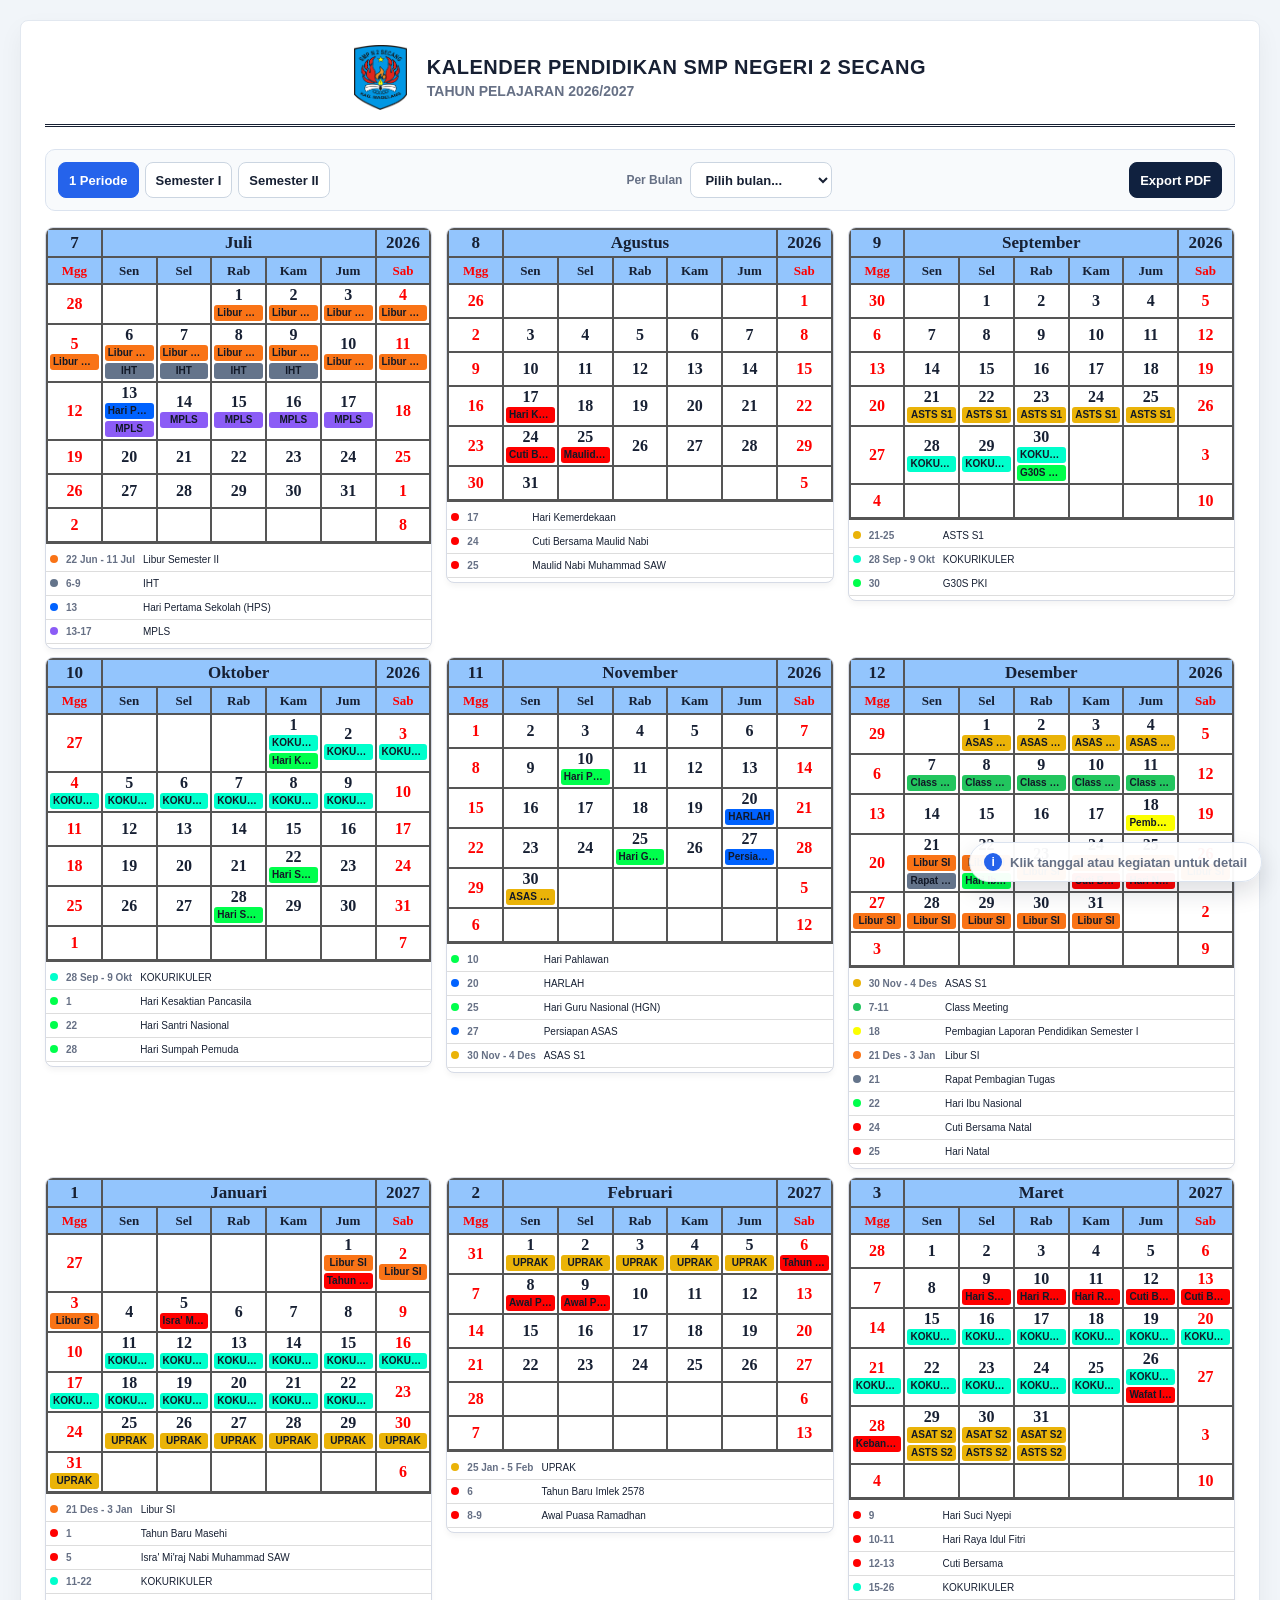
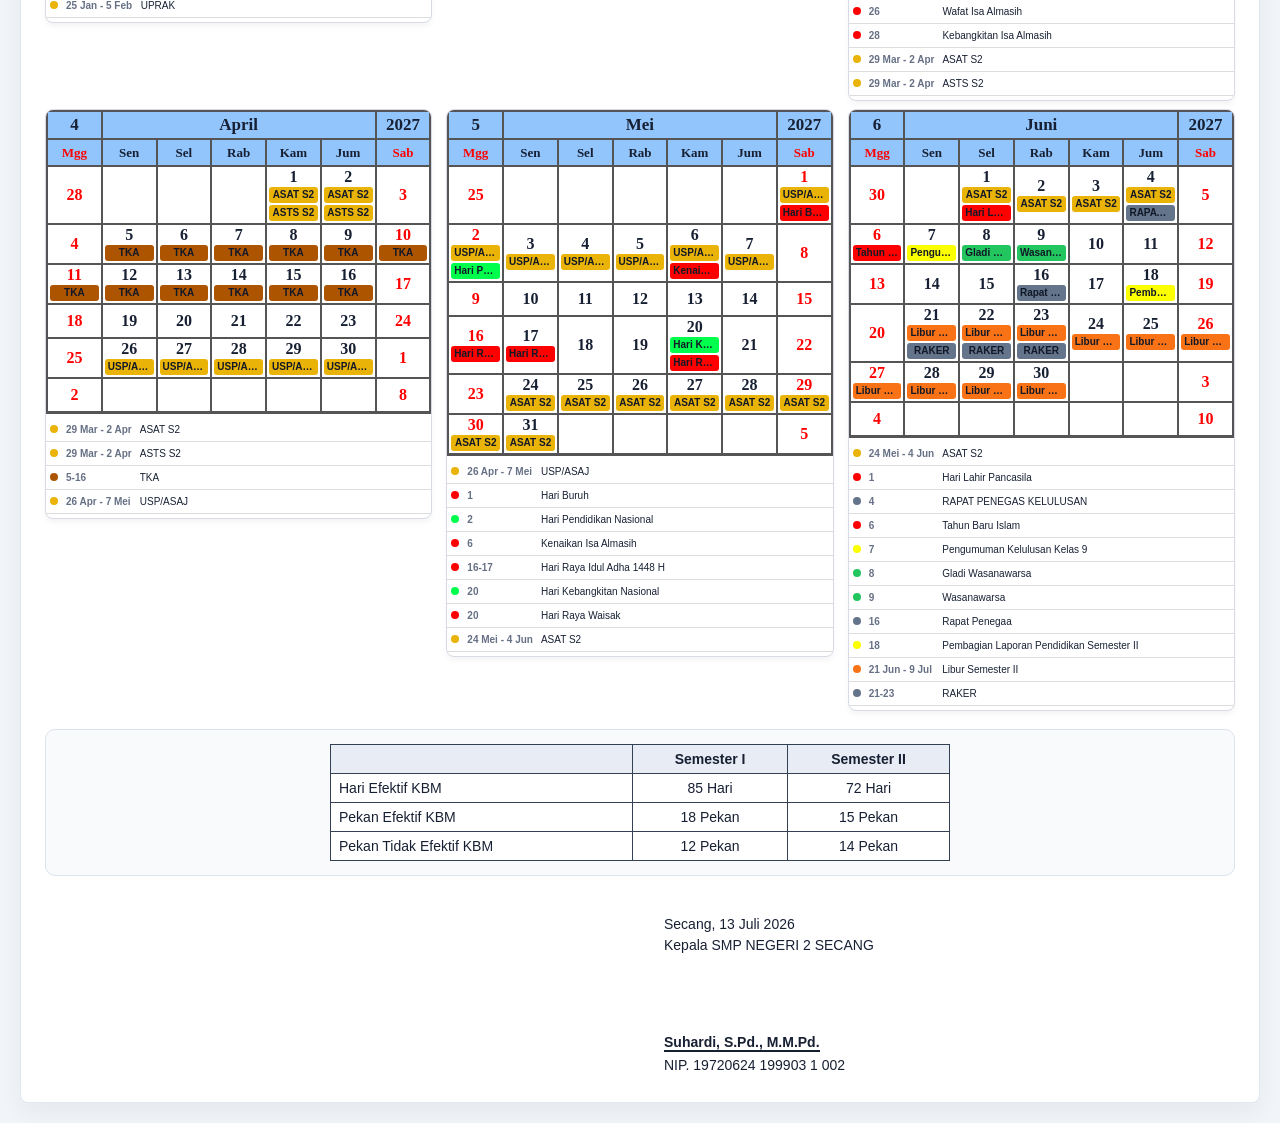
==== commit 20854247: "Update index.html" ====
--- a/index.html
+++ b/index.html
@@ -939,9 +939,9 @@
                     <span class="event-mini light-text" data-event-id="2026-default-01" style="background:#f97316">Libur Semester II</span>
                 </td>
             
-                <td class="non-working" data-date="2026-07-11" title="">
+                <td class="non-working" data-date="2026-07-11" title="Libur Semester II">
                     <span class="date-number">11</span>
-                    
+                    <span class="event-mini light-text" data-event-id="2026-default-01" style="background:#f97316">Libur Semester II</span>
                 </td>
             </tr><tr>
                 <td class="non-working" data-date="2026-07-12" title="">
@@ -1094,7 +1094,7 @@
                                     <td class="event-color-col">
                                         <span class="event-indicator" style="background:#f97316"></span>
                                     </td>
-                                    <td class="event-date-col">22 Jun - 10 Jul</td>
+                                    <td class="event-date-col">22 Jun - 11 Jul</td>
                                     <td class="event-title-col">Libur Semester II</td>
                                 </tr>
                             
@@ -1288,14 +1288,14 @@
                     
                 </td>
             
-                <td class="" data-date="2026-08-24" title="Cuti Bersama">
+                <td class="" data-date="2026-08-24" title="Cuti Bersama Maulid Nabi">
                     <span class="date-number">24</span>
-                    <span class="event-mini light-text" data-event-id="evt-1779728501006-ef2ad5" style="background:#ff0000">Cuti Bersama</span>
-                </td>
-            
-                <td class="" data-date="2026-08-25" title="Maulid Nabi">
+                    <span class="event-mini light-text" data-event-id="evt-1779728501006-ef2ad5" style="background:#ff0000">Cuti Bersama Maulid Nabi</span>
+                </td>
+            
+                <td class="" data-date="2026-08-25" title="Maulid Nabi Muhammad SAW">
                     <span class="date-number">25</span>
-                    <span class="event-mini light-text" data-event-id="evt-1779724892855-028f6b" style="background:#ff0000">Maulid Nabi</span>
+                    <span class="event-mini light-text" data-event-id="evt-1779724892855-028f6b" style="background:#ff0000">Maulid Nabi Muhammad SAW</span>
                 </td>
             
                 <td class="" data-date="2026-08-26" title="">
@@ -1323,9 +1323,9 @@
                     
                 </td>
             
-                <td class="" data-date="2026-08-31" title="KOKURIKULER">
+                <td class="" data-date="2026-08-31" title="">
                     <span class="date-number">31</span>
-                    <span class="event-mini light-text" data-event-id="2026-default-05" style="background:#00ffcc">KOKURIKULER</span>
+                    
                 </td>
             
                 <td class="other-month" data-date="2026-09-01" title="">
@@ -1372,7 +1372,7 @@
                                         <span class="event-indicator" style="background:#ff0000"></span>
                                     </td>
                                     <td class="event-date-col">24</td>
-                                    <td class="event-title-col">Cuti Bersama</td>
+                                    <td class="event-title-col">Cuti Bersama Maulid Nabi</td>
                                 </tr>
                             
                                 <tr class="month-event-row" data-event-id="evt-1779724892855-028f6b" title="Klik untuk mengedit/hapus">
@@ -1380,15 +1380,7 @@
                                         <span class="event-indicator" style="background:#ff0000"></span>
                                     </td>
                                     <td class="event-date-col">25</td>
-                                    <td class="event-title-col">Maulid Nabi</td>
-                                </tr>
-                            
-                                <tr class="month-event-row" data-event-id="2026-default-05" title="Klik untuk mengedit/hapus">
-                                    <td class="event-color-col">
-                                        <span class="event-indicator" style="background:#00ffcc"></span>
-                                    </td>
-                                    <td class="event-date-col">31 Agu - 11 Sep</td>
-                                    <td class="event-title-col">KOKURIKULER</td>
+                                    <td class="event-title-col">Maulid Nabi Muhammad SAW</td>
                                 </tr>
                             
                     </tbody>
@@ -1422,59 +1414,59 @@
                     
                 </td>
             
-                <td class="" data-date="2026-09-01" title="KOKURIKULER">
+                <td class="" data-date="2026-09-01" title="">
                     <span class="date-number">1</span>
-                    <span class="event-mini light-text" data-event-id="2026-default-05" style="background:#00ffcc">KOKURIKULER</span>
-                </td>
-            
-                <td class="" data-date="2026-09-02" title="KOKURIKULER">
+                    
+                </td>
+            
+                <td class="" data-date="2026-09-02" title="">
                     <span class="date-number">2</span>
-                    <span class="event-mini light-text" data-event-id="2026-default-05" style="background:#00ffcc">KOKURIKULER</span>
-                </td>
-            
-                <td class="" data-date="2026-09-03" title="KOKURIKULER">
+                    
+                </td>
+            
+                <td class="" data-date="2026-09-03" title="">
                     <span class="date-number">3</span>
-                    <span class="event-mini light-text" data-event-id="2026-default-05" style="background:#00ffcc">KOKURIKULER</span>
-                </td>
-            
-                <td class="" data-date="2026-09-04" title="KOKURIKULER">
+                    
+                </td>
+            
+                <td class="" data-date="2026-09-04" title="">
                     <span class="date-number">4</span>
-                    <span class="event-mini light-text" data-event-id="2026-default-05" style="background:#00ffcc">KOKURIKULER</span>
-                </td>
-            
-                <td class="non-working" data-date="2026-09-05" title="KOKURIKULER | Maulid Nabi">
+                    
+                </td>
+            
+                <td class="non-working" data-date="2026-09-05" title="">
                     <span class="date-number">5</span>
-                    <span class="event-mini light-text" data-event-id="2026-default-05" style="background:#00ffcc">KOKURIKULER</span><span class="event-mini light-text" data-event-id="evt-1781671457911-b0b4da" style="background:#ff0000">Maulid Nabi</span>
-                </td>
-            </tr><tr>
-                <td class="non-working" data-date="2026-09-06" title="KOKURIKULER">
+                    
+                </td>
+            </tr><tr>
+                <td class="non-working" data-date="2026-09-06" title="">
                     <span class="date-number">6</span>
-                    <span class="event-mini light-text" data-event-id="2026-default-05" style="background:#00ffcc">KOKURIKULER</span>
-                </td>
-            
-                <td class="" data-date="2026-09-07" title="KOKURIKULER">
+                    
+                </td>
+            
+                <td class="" data-date="2026-09-07" title="">
                     <span class="date-number">7</span>
-                    <span class="event-mini light-text" data-event-id="2026-default-05" style="background:#00ffcc">KOKURIKULER</span>
-                </td>
-            
-                <td class="" data-date="2026-09-08" title="KOKURIKULER">
+                    
+                </td>
+            
+                <td class="" data-date="2026-09-08" title="">
                     <span class="date-number">8</span>
-                    <span class="event-mini light-text" data-event-id="2026-default-05" style="background:#00ffcc">KOKURIKULER</span>
-                </td>
-            
-                <td class="" data-date="2026-09-09" title="KOKURIKULER">
+                    
+                </td>
+            
+                <td class="" data-date="2026-09-09" title="">
                     <span class="date-number">9</span>
-                    <span class="event-mini light-text" data-event-id="2026-default-05" style="background:#00ffcc">KOKURIKULER</span>
-                </td>
-            
-                <td class="" data-date="2026-09-10" title="KOKURIKULER">
+                    
+                </td>
+            
+                <td class="" data-date="2026-09-10" title="">
                     <span class="date-number">10</span>
-                    <span class="event-mini light-text" data-event-id="2026-default-05" style="background:#00ffcc">KOKURIKULER</span>
-                </td>
-            
-                <td class="" data-date="2026-09-11" title="KOKURIKULER">
+                    
+                </td>
+            
+                <td class="" data-date="2026-09-11" title="">
                     <span class="date-number">11</span>
-                    <span class="event-mini light-text" data-event-id="2026-default-05" style="background:#00ffcc">KOKURIKULER</span>
+                    
                 </td>
             
                 <td class="non-working" data-date="2026-09-12" title="">
@@ -1487,29 +1479,29 @@
                     
                 </td>
             
-                <td class="" data-date="2026-09-14" title="ASTS S1">
+                <td class="" data-date="2026-09-14" title="">
                     <span class="date-number">14</span>
-                    <span class="event-mini light-text" data-event-id="2026-default-04" style="background:#eab308">ASTS S1</span>
-                </td>
-            
-                <td class="" data-date="2026-09-15" title="ASTS S1">
+                    
+                </td>
+            
+                <td class="" data-date="2026-09-15" title="">
                     <span class="date-number">15</span>
-                    <span class="event-mini light-text" data-event-id="2026-default-04" style="background:#eab308">ASTS S1</span>
-                </td>
-            
-                <td class="" data-date="2026-09-16" title="ASTS S1">
+                    
+                </td>
+            
+                <td class="" data-date="2026-09-16" title="">
                     <span class="date-number">16</span>
-                    <span class="event-mini light-text" data-event-id="2026-default-04" style="background:#eab308">ASTS S1</span>
-                </td>
-            
-                <td class="" data-date="2026-09-17" title="ASTS S1">
+                    
+                </td>
+            
+                <td class="" data-date="2026-09-17" title="">
                     <span class="date-number">17</span>
-                    <span class="event-mini light-text" data-event-id="2026-default-04" style="background:#eab308">ASTS S1</span>
-                </td>
-            
-                <td class="" data-date="2026-09-18" title="ASTS S1">
+                    
+                </td>
+            
+                <td class="" data-date="2026-09-18" title="">
                     <span class="date-number">18</span>
-                    <span class="event-mini light-text" data-event-id="2026-default-04" style="background:#eab308">ASTS S1</span>
+                    
                 </td>
             
                 <td class="non-working" data-date="2026-09-19" title="">
@@ -1522,29 +1514,29 @@
                     
                 </td>
             
-                <td class="" data-date="2026-09-21" title="">
+                <td class="" data-date="2026-09-21" title="ASTS S1">
                     <span class="date-number">21</span>
-                    
-                </td>
-            
-                <td class="" data-date="2026-09-22" title="">
+                    <span class="event-mini light-text" data-event-id="2026-default-04" style="background:#eab308">ASTS S1</span>
+                </td>
+            
+                <td class="" data-date="2026-09-22" title="ASTS S1">
                     <span class="date-number">22</span>
-                    
-                </td>
-            
-                <td class="" data-date="2026-09-23" title="">
+                    <span class="event-mini light-text" data-event-id="2026-default-04" style="background:#eab308">ASTS S1</span>
+                </td>
+            
+                <td class="" data-date="2026-09-23" title="ASTS S1">
                     <span class="date-number">23</span>
-                    
-                </td>
-            
-                <td class="" data-date="2026-09-24" title="">
+                    <span class="event-mini light-text" data-event-id="2026-default-04" style="background:#eab308">ASTS S1</span>
+                </td>
+            
+                <td class="" data-date="2026-09-24" title="ASTS S1">
                     <span class="date-number">24</span>
-                    
-                </td>
-            
-                <td class="" data-date="2026-09-25" title="">
+                    <span class="event-mini light-text" data-event-id="2026-default-04" style="background:#eab308">ASTS S1</span>
+                </td>
+            
+                <td class="" data-date="2026-09-25" title="ASTS S1">
                     <span class="date-number">25</span>
-                    
+                    <span class="event-mini light-text" data-event-id="2026-default-04" style="background:#eab308">ASTS S1</span>
                 </td>
             
                 <td class="non-working" data-date="2026-09-26" title="">
@@ -1557,19 +1549,19 @@
                     
                 </td>
             
-                <td class="" data-date="2026-09-28" title="">
+                <td class="" data-date="2026-09-28" title="KOKURIKULER">
                     <span class="date-number">28</span>
-                    
-                </td>
-            
-                <td class="" data-date="2026-09-29" title="">
+                    <span class="event-mini light-text" data-event-id="2026-default-05" style="background:#00ffcc">KOKURIKULER</span>
+                </td>
+            
+                <td class="" data-date="2026-09-29" title="KOKURIKULER">
                     <span class="date-number">29</span>
-                    
-                </td>
-            
-                <td class="" data-date="2026-09-30" title="G30S PKI">
+                    <span class="event-mini light-text" data-event-id="2026-default-05" style="background:#00ffcc">KOKURIKULER</span>
+                </td>
+            
+                <td class="" data-date="2026-09-30" title="KOKURIKULER | G30S PKI">
                     <span class="date-number">30</span>
-                    <span class="event-mini light-text" data-event-id="evt-1779725846470-cd674e" style="background:#00ff4c">G30S PKI</span>
+                    <span class="event-mini light-text" data-event-id="2026-default-05" style="background:#00ffcc">KOKURIKULER</span><span class="event-mini light-text" data-event-id="evt-1779725846470-cd674e" style="background:#00ff4c">G30S PKI</span>
                 </td>
             
                 <td class="other-month" data-date="2026-10-01" title="">
@@ -1628,28 +1620,20 @@
                 <table class="month-events-table">
                     <tbody>
                         
+                                <tr class="month-event-row" data-event-id="2026-default-04" title="Klik untuk mengedit/hapus">
+                                    <td class="event-color-col">
+                                        <span class="event-indicator" style="background:#eab308"></span>
+                                    </td>
+                                    <td class="event-date-col">21-25</td>
+                                    <td class="event-title-col">ASTS S1</td>
+                                </tr>
+                            
                                 <tr class="month-event-row" data-event-id="2026-default-05" title="Klik untuk mengedit/hapus">
                                     <td class="event-color-col">
                                         <span class="event-indicator" style="background:#00ffcc"></span>
                                     </td>
-                                    <td class="event-date-col">31 Agu - 11 Sep</td>
+                                    <td class="event-date-col">28 Sep - 9 Okt</td>
                                     <td class="event-title-col">KOKURIKULER</td>
-                                </tr>
-                            
-                                <tr class="month-event-row" data-event-id="evt-1781671457911-b0b4da" title="Klik untuk mengedit/hapus">
-                                    <td class="event-color-col">
-                                        <span class="event-indicator" style="background:#ff0000"></span>
-                                    </td>
-                                    <td class="event-date-col">5</td>
-                                    <td class="event-title-col">Maulid Nabi</td>
-                                </tr>
-                            
-                                <tr class="month-event-row" data-event-id="2026-default-04" title="Klik untuk mengedit/hapus">
-                                    <td class="event-color-col">
-                                        <span class="event-indicator" style="background:#eab308"></span>
-                                    </td>
-                                    <td class="event-date-col">14-18</td>
-                                    <td class="event-title-col">ASTS S1</td>
                                 </tr>
                             
                                 <tr class="month-event-row" data-event-id="evt-1779725846470-cd674e" title="Klik untuk mengedit/hapus">
@@ -1701,49 +1685,49 @@
                     
                 </td>
             
-                <td class="" data-date="2026-10-01" title="Hari Kesaktian Pancasila">
+                <td class="" data-date="2026-10-01" title="KOKURIKULER | Hari Kesaktian Pancasila">
                     <span class="date-number">1</span>
-                    <span class="event-mini light-text" data-event-id="evt-1781668715908-ffc7b4" style="background:#00ff4c">Hari Kesaktian Pancasila</span>
-                </td>
-            
-                <td class="" data-date="2026-10-02" title="">
+                    <span class="event-mini light-text" data-event-id="2026-default-05" style="background:#00ffcc">KOKURIKULER</span><span class="event-mini light-text" data-event-id="evt-1781858215938-7c194b" style="background:#00ff4c">Hari Kesaktian Pancasila</span>
+                </td>
+            
+                <td class="" data-date="2026-10-02" title="KOKURIKULER">
                     <span class="date-number">2</span>
-                    
-                </td>
-            
-                <td class="non-working" data-date="2026-10-03" title="">
+                    <span class="event-mini light-text" data-event-id="2026-default-05" style="background:#00ffcc">KOKURIKULER</span>
+                </td>
+            
+                <td class="non-working" data-date="2026-10-03" title="KOKURIKULER">
                     <span class="date-number">3</span>
-                    
-                </td>
-            </tr><tr>
-                <td class="non-working" data-date="2026-10-04" title="">
+                    <span class="event-mini light-text" data-event-id="2026-default-05" style="background:#00ffcc">KOKURIKULER</span>
+                </td>
+            </tr><tr>
+                <td class="non-working" data-date="2026-10-04" title="KOKURIKULER">
                     <span class="date-number">4</span>
-                    
-                </td>
-            
-                <td class="" data-date="2026-10-05" title="">
+                    <span class="event-mini light-text" data-event-id="2026-default-05" style="background:#00ffcc">KOKURIKULER</span>
+                </td>
+            
+                <td class="" data-date="2026-10-05" title="KOKURIKULER">
                     <span class="date-number">5</span>
-                    
-                </td>
-            
-                <td class="" data-date="2026-10-06" title="">
+                    <span class="event-mini light-text" data-event-id="2026-default-05" style="background:#00ffcc">KOKURIKULER</span>
+                </td>
+            
+                <td class="" data-date="2026-10-06" title="KOKURIKULER">
                     <span class="date-number">6</span>
-                    
-                </td>
-            
-                <td class="" data-date="2026-10-07" title="">
+                    <span class="event-mini light-text" data-event-id="2026-default-05" style="background:#00ffcc">KOKURIKULER</span>
+                </td>
+            
+                <td class="" data-date="2026-10-07" title="KOKURIKULER">
                     <span class="date-number">7</span>
-                    
-                </td>
-            
-                <td class="" data-date="2026-10-08" title="">
+                    <span class="event-mini light-text" data-event-id="2026-default-05" style="background:#00ffcc">KOKURIKULER</span>
+                </td>
+            
+                <td class="" data-date="2026-10-08" title="KOKURIKULER">
                     <span class="date-number">8</span>
-                    
-                </td>
-            
-                <td class="" data-date="2026-10-09" title="">
+                    <span class="event-mini light-text" data-event-id="2026-default-05" style="background:#00ffcc">KOKURIKULER</span>
+                </td>
+            
+                <td class="" data-date="2026-10-09" title="KOKURIKULER">
                     <span class="date-number">9</span>
-                    
+                    <span class="event-mini light-text" data-event-id="2026-default-05" style="background:#00ffcc">KOKURIKULER</span>
                 </td>
             
                 <td class="non-working" data-date="2026-10-10" title="">
@@ -1897,7 +1881,15 @@
                 <table class="month-events-table">
                     <tbody>
                         
-                                <tr class="month-event-row" data-event-id="evt-1781668715908-ffc7b4" title="Klik untuk mengedit/hapus">
+                                <tr class="month-event-row" data-event-id="2026-default-05" title="Klik untuk mengedit/hapus">
+                                    <td class="event-color-col">
+                                        <span class="event-indicator" style="background:#00ffcc"></span>
+                                    </td>
+                                    <td class="event-date-col">28 Sep - 9 Okt</td>
+                                    <td class="event-title-col">KOKURIKULER</td>
+                                </tr>
+                            
+                                <tr class="month-event-row" data-event-id="evt-1781858215938-7c194b" title="Klik untuk mengedit/hapus">
                                     <td class="event-color-col">
                                         <span class="event-indicator" style="background:#00ff4c"></span>
                                     </td>
@@ -1982,64 +1974,64 @@
                     
                 </td>
             
-                <td class="" data-date="2026-11-09" title="KOKURIKULER">
+                <td class="" data-date="2026-11-09" title="">
                     <span class="date-number">9</span>
-                    <span class="event-mini light-text" data-event-id="evt-1779765458269-571260" style="background:#00ffcc">KOKURIKULER</span>
-                </td>
-            
-                <td class="" data-date="2026-11-10" title="KOKURIKULER | Hari Pahlawan">
+                    
+                </td>
+            
+                <td class="" data-date="2026-11-10" title="Hari Pahlawan">
                     <span class="date-number">10</span>
-                    <span class="event-mini light-text" data-event-id="evt-1779765458269-571260" style="background:#00ffcc">KOKURIKULER</span><span class="event-mini light-text" data-event-id="evt-1779725886140-597815" style="background:#00ff4c">Hari Pahlawan</span>
-                </td>
-            
-                <td class="" data-date="2026-11-11" title="KOKURIKULER">
+                    <span class="event-mini light-text" data-event-id="evt-1779725886140-597815" style="background:#00ff4c">Hari Pahlawan</span>
+                </td>
+            
+                <td class="" data-date="2026-11-11" title="">
                     <span class="date-number">11</span>
-                    <span class="event-mini light-text" data-event-id="evt-1779765458269-571260" style="background:#00ffcc">KOKURIKULER</span>
-                </td>
-            
-                <td class="" data-date="2026-11-12" title="KOKURIKULER">
+                    
+                </td>
+            
+                <td class="" data-date="2026-11-12" title="">
                     <span class="date-number">12</span>
-                    <span class="event-mini light-text" data-event-id="evt-1779765458269-571260" style="background:#00ffcc">KOKURIKULER</span>
-                </td>
-            
-                <td class="" data-date="2026-11-13" title="KOKURIKULER">
+                    
+                </td>
+            
+                <td class="" data-date="2026-11-13" title="">
                     <span class="date-number">13</span>
-                    <span class="event-mini light-text" data-event-id="evt-1779765458269-571260" style="background:#00ffcc">KOKURIKULER</span>
-                </td>
-            
-                <td class="non-working" data-date="2026-11-14" title="KOKURIKULER">
+                    
+                </td>
+            
+                <td class="non-working" data-date="2026-11-14" title="">
                     <span class="date-number">14</span>
-                    <span class="event-mini light-text" data-event-id="evt-1779765458269-571260" style="background:#00ffcc">KOKURIKULER</span>
-                </td>
-            </tr><tr>
-                <td class="non-working" data-date="2026-11-15" title="KOKURIKULER">
+                    
+                </td>
+            </tr><tr>
+                <td class="non-working" data-date="2026-11-15" title="">
                     <span class="date-number">15</span>
-                    <span class="event-mini light-text" data-event-id="evt-1779765458269-571260" style="background:#00ffcc">KOKURIKULER</span>
-                </td>
-            
-                <td class="" data-date="2026-11-16" title="KOKURIKULER">
+                    
+                </td>
+            
+                <td class="" data-date="2026-11-16" title="">
                     <span class="date-number">16</span>
-                    <span class="event-mini light-text" data-event-id="evt-1779765458269-571260" style="background:#00ffcc">KOKURIKULER</span>
-                </td>
-            
-                <td class="" data-date="2026-11-17" title="KOKURIKULER">
+                    
+                </td>
+            
+                <td class="" data-date="2026-11-17" title="">
                     <span class="date-number">17</span>
-                    <span class="event-mini light-text" data-event-id="evt-1779765458269-571260" style="background:#00ffcc">KOKURIKULER</span>
-                </td>
-            
-                <td class="" data-date="2026-11-18" title="KOKURIKULER">
+                    
+                </td>
+            
+                <td class="" data-date="2026-11-18" title="">
                     <span class="date-number">18</span>
-                    <span class="event-mini light-text" data-event-id="evt-1779765458269-571260" style="background:#00ffcc">KOKURIKULER</span>
-                </td>
-            
-                <td class="" data-date="2026-11-19" title="KOKURIKULER">
+                    
+                </td>
+            
+                <td class="" data-date="2026-11-19" title="">
                     <span class="date-number">19</span>
-                    <span class="event-mini light-text" data-event-id="evt-1779765458269-571260" style="background:#00ffcc">KOKURIKULER</span>
-                </td>
-            
-                <td class="" data-date="2026-11-20" title="KOKURIKULER | HARLAH">
+                    
+                </td>
+            
+                <td class="" data-date="2026-11-20" title="HARLAH">
                     <span class="date-number">20</span>
-                    <span class="event-mini light-text" data-event-id="evt-1779765458269-571260" style="background:#00ffcc">KOKURIKULER</span><span class="event-mini light-text" data-event-id="evt-1781673277894-7069f3" style="background:#0062ff">HARLAH</span>
+                    <span class="event-mini light-text" data-event-id="evt-1781857558372-25046a" style="background:#0062ff">HARLAH</span>
                 </td>
             
                 <td class="non-working" data-date="2026-11-21" title="">
@@ -2158,14 +2150,6 @@
                 <table class="month-events-table">
                     <tbody>
                         
-                                <tr class="month-event-row" data-event-id="evt-1779765458269-571260" title="Klik untuk mengedit/hapus">
-                                    <td class="event-color-col">
-                                        <span class="event-indicator" style="background:#00ffcc"></span>
-                                    </td>
-                                    <td class="event-date-col">9-20</td>
-                                    <td class="event-title-col">KOKURIKULER</td>
-                                </tr>
-                            
                                 <tr class="month-event-row" data-event-id="evt-1779725886140-597815" title="Klik untuk mengedit/hapus">
                                     <td class="event-color-col">
                                         <span class="event-indicator" style="background:#00ff4c"></span>
@@ -2174,7 +2158,7 @@
                                     <td class="event-title-col">Hari Pahlawan</td>
                                 </tr>
                             
-                                <tr class="month-event-row" data-event-id="evt-1781673277894-7069f3" title="Klik untuk mengedit/hapus">
+                                <tr class="month-event-row" data-event-id="evt-1781857558372-25046a" title="Klik untuk mengedit/hapus">
                                     <td class="event-color-col">
                                         <span class="event-indicator" style="background:#0062ff"></span>
                                     </td>
@@ -2317,14 +2301,14 @@
                     
                 </td>
             
-                <td class="" data-date="2026-12-17" title="Rapat Penegas">
+                <td class="" data-date="2026-12-17" title="">
                     <span class="date-number">17</span>
-                    <span class="event-mini light-text" data-event-id="evt-1781667660405-bd6c8b" style="background:#64748b">Rapat Penegas</span>
-                </td>
-            
-                <td class="" data-date="2026-12-18" title="RAPOR SI">
+                    
+                </td>
+            
+                <td class="" data-date="2026-12-18" title="Pembagian Laporan Pendidikan Semester I">
                     <span class="date-number">18</span>
-                    <span class="event-mini light-text" data-event-id="2026-default-07" style="background:#fbff00">RAPOR SI</span>
+                    <span class="event-mini light-text" data-event-id="2026-default-07" style="background:#fbff00">Pembagian Laporan Pendidikan Semester I</span>
                 </td>
             
                 <td class="non-working" data-date="2026-12-19" title="">
@@ -2337,9 +2321,9 @@
                     
                 </td>
             
-                <td class="" data-date="2026-12-21" title="Libur SI">
+                <td class="" data-date="2026-12-21" title="Libur SI | Rapat Pembagian Tugas">
                     <span class="date-number">21</span>
-                    <span class="event-mini light-text" data-event-id="2026-default-08" style="background:#f97316">Libur SI</span>
+                    <span class="event-mini light-text" data-event-id="2026-default-08" style="background:#f97316">Libur SI</span><span class="event-mini light-text" data-event-id="evt-1781858417586-e53624" style="background:#64748b">Rapat Pembagian Tugas</span>
                 </td>
             
                 <td class="" data-date="2026-12-22" title="Libur SI | Hari Ibu Nasional">
@@ -2459,28 +2443,28 @@
                                     <td class="event-title-col">Class Meeting</td>
                                 </tr>
                             
-                                <tr class="month-event-row" data-event-id="evt-1781667660405-bd6c8b" title="Klik untuk mengedit/hapus">
+                                <tr class="month-event-row" data-event-id="2026-default-07" title="Klik untuk mengedit/hapus">
+                                    <td class="event-color-col">
+                                        <span class="event-indicator" style="background:#fbff00"></span>
+                                    </td>
+                                    <td class="event-date-col">18</td>
+                                    <td class="event-title-col">Pembagian Laporan Pendidikan Semester I</td>
+                                </tr>
+                            
+                                <tr class="month-event-row" data-event-id="2026-default-08" title="Klik untuk mengedit/hapus">
+                                    <td class="event-color-col">
+                                        <span class="event-indicator" style="background:#f97316"></span>
+                                    </td>
+                                    <td class="event-date-col">21 Des - 3 Jan</td>
+                                    <td class="event-title-col">Libur SI</td>
+                                </tr>
+                            
+                                <tr class="month-event-row" data-event-id="evt-1781858417586-e53624" title="Klik untuk mengedit/hapus">
                                     <td class="event-color-col">
                                         <span class="event-indicator" style="background:#64748b"></span>
                                     </td>
-                                    <td class="event-date-col">17</td>
-                                    <td class="event-title-col">Rapat Penegas</td>
-                                </tr>
-                            
-                                <tr class="month-event-row" data-event-id="2026-default-07" title="Klik untuk mengedit/hapus">
-                                    <td class="event-color-col">
-                                        <span class="event-indicator" style="background:#fbff00"></span>
-                                    </td>
-                                    <td class="event-date-col">18</td>
-                                    <td class="event-title-col">RAPOR SI</td>
-                                </tr>
-                            
-                                <tr class="month-event-row" data-event-id="2026-default-08" title="Klik untuk mengedit/hapus">
-                                    <td class="event-color-col">
-                                        <span class="event-indicator" style="background:#f97316"></span>
-                                    </td>
-                                    <td class="event-date-col">21 Des - 1 Jan</td>
-                                    <td class="event-title-col">Libur SI</td>
+                                    <td class="event-date-col">21</td>
+                                    <td class="event-title-col">Rapat Pembagian Tugas</td>
                                 </tr>
                             
                                 <tr class="month-event-row" data-event-id="evt-1779726540060-e1e839" title="Klik untuk mengedit/hapus">
@@ -2553,19 +2537,19 @@
                     
                 </td>
             
-                <td class="" data-date="2027-01-01" title="Libur SI | Tahun Baru">
+                <td class="" data-date="2027-01-01" title="Libur SI | Tahun Baru Masehi">
                     <span class="date-number">1</span>
-                    <span class="event-mini light-text" data-event-id="2026-default-08" style="background:#f97316">Libur SI</span><span class="event-mini light-text" data-event-id="evt-1779724455197-c8c6a5" style="background:#ff0000">Tahun Baru</span>
-                </td>
-            
-                <td class="non-working" data-date="2027-01-02" title="">
+                    <span class="event-mini light-text" data-event-id="2026-default-08" style="background:#f97316">Libur SI</span><span class="event-mini light-text" data-event-id="evt-1779724455197-c8c6a5" style="background:#ff0000">Tahun Baru Masehi</span>
+                </td>
+            
+                <td class="non-working" data-date="2027-01-02" title="Libur SI">
                     <span class="date-number">2</span>
-                    
-                </td>
-            </tr><tr>
-                <td class="non-working" data-date="2027-01-03" title="">
+                    <span class="event-mini light-text" data-event-id="2026-default-08" style="background:#f97316">Libur SI</span>
+                </td>
+            </tr><tr>
+                <td class="non-working" data-date="2027-01-03" title="Libur SI">
                     <span class="date-number">3</span>
-                    
+                    <span class="event-mini light-text" data-event-id="2026-default-08" style="background:#f97316">Libur SI</span>
                 </td>
             
                 <td class="" data-date="2027-01-04" title="">
@@ -2573,9 +2557,9 @@
                     
                 </td>
             
-                <td class="" data-date="2027-01-05" title="Isra&#039; Mi&#039;raj">
+                <td class="" data-date="2027-01-05" title="Isra&#039; Mi&#039;raj Nabi Muhammad SAW">
                     <span class="date-number">5</span>
-                    <span class="event-mini light-text" data-event-id="evt-1779724486286-ce86ba" style="background:#ff0000">Isra&#039; Mi&#039;raj</span>
+                    <span class="event-mini light-text" data-event-id="evt-1779724486286-ce86ba" style="background:#ff0000">Isra&#039; Mi&#039;raj Nabi Muhammad SAW</span>
                 </td>
             
                 <td class="" data-date="2027-01-06" title="">
@@ -2603,64 +2587,64 @@
                     
                 </td>
             
-                <td class="" data-date="2027-01-11" title="">
+                <td class="" data-date="2027-01-11" title="KOKURIKULER">
                     <span class="date-number">11</span>
-                    
-                </td>
-            
-                <td class="" data-date="2027-01-12" title="">
+                    <span class="event-mini light-text" data-event-id="evt-1779764107366-240f30" style="background:#00ffcc">KOKURIKULER</span>
+                </td>
+            
+                <td class="" data-date="2027-01-12" title="KOKURIKULER">
                     <span class="date-number">12</span>
-                    
-                </td>
-            
-                <td class="" data-date="2027-01-13" title="">
+                    <span class="event-mini light-text" data-event-id="evt-1779764107366-240f30" style="background:#00ffcc">KOKURIKULER</span>
+                </td>
+            
+                <td class="" data-date="2027-01-13" title="KOKURIKULER">
                     <span class="date-number">13</span>
-                    
-                </td>
-            
-                <td class="" data-date="2027-01-14" title="">
+                    <span class="event-mini light-text" data-event-id="evt-1779764107366-240f30" style="background:#00ffcc">KOKURIKULER</span>
+                </td>
+            
+                <td class="" data-date="2027-01-14" title="KOKURIKULER">
                     <span class="date-number">14</span>
-                    
-                </td>
-            
-                <td class="" data-date="2027-01-15" title="">
+                    <span class="event-mini light-text" data-event-id="evt-1779764107366-240f30" style="background:#00ffcc">KOKURIKULER</span>
+                </td>
+            
+                <td class="" data-date="2027-01-15" title="KOKURIKULER">
                     <span class="date-number">15</span>
-                    
-                </td>
-            
-                <td class="non-working" data-date="2027-01-16" title="">
+                    <span class="event-mini light-text" data-event-id="evt-1779764107366-240f30" style="background:#00ffcc">KOKURIKULER</span>
+                </td>
+            
+                <td class="non-working" data-date="2027-01-16" title="KOKURIKULER">
                     <span class="date-number">16</span>
-                    
-                </td>
-            </tr><tr>
-                <td class="non-working" data-date="2027-01-17" title="">
+                    <span class="event-mini light-text" data-event-id="evt-1779764107366-240f30" style="background:#00ffcc">KOKURIKULER</span>
+                </td>
+            </tr><tr>
+                <td class="non-working" data-date="2027-01-17" title="KOKURIKULER">
                     <span class="date-number">17</span>
-                    
-                </td>
-            
-                <td class="" data-date="2027-01-18" title="">
+                    <span class="event-mini light-text" data-event-id="evt-1779764107366-240f30" style="background:#00ffcc">KOKURIKULER</span>
+                </td>
+            
+                <td class="" data-date="2027-01-18" title="KOKURIKULER">
                     <span class="date-number">18</span>
-                    
-                </td>
-            
-                <td class="" data-date="2027-01-19" title="">
+                    <span class="event-mini light-text" data-event-id="evt-1779764107366-240f30" style="background:#00ffcc">KOKURIKULER</span>
+                </td>
+            
+                <td class="" data-date="2027-01-19" title="KOKURIKULER">
                     <span class="date-number">19</span>
-                    
-                </td>
-            
-                <td class="" data-date="2027-01-20" title="">
+                    <span class="event-mini light-text" data-event-id="evt-1779764107366-240f30" style="background:#00ffcc">KOKURIKULER</span>
+                </td>
+            
+                <td class="" data-date="2027-01-20" title="KOKURIKULER">
                     <span class="date-number">20</span>
-                    
-                </td>
-            
-                <td class="" data-date="2027-01-21" title="">
+                    <span class="event-mini light-text" data-event-id="evt-1779764107366-240f30" style="background:#00ffcc">KOKURIKULER</span>
+                </td>
+            
+                <td class="" data-date="2027-01-21" title="KOKURIKULER">
                     <span class="date-number">21</span>
-                    
-                </td>
-            
-                <td class="" data-date="2027-01-22" title="">
+                    <span class="event-mini light-text" data-event-id="evt-1779764107366-240f30" style="background:#00ffcc">KOKURIKULER</span>
+                </td>
+            
+                <td class="" data-date="2027-01-22" title="KOKURIKULER">
                     <span class="date-number">22</span>
-                    
+                    <span class="event-mini light-text" data-event-id="evt-1779764107366-240f30" style="background:#00ffcc">KOKURIKULER</span>
                 </td>
             
                 <td class="non-working" data-date="2027-01-23" title="">
@@ -2673,39 +2657,39 @@
                     
                 </td>
             
-                <td class="" data-date="2027-01-25" title="">
+                <td class="" data-date="2027-01-25" title="UPRAK">
                     <span class="date-number">25</span>
-                    
-                </td>
-            
-                <td class="" data-date="2027-01-26" title="">
+                    <span class="event-mini light-text" data-event-id="evt-1781840757772-ddb26e" style="background:#eab308">UPRAK</span>
+                </td>
+            
+                <td class="" data-date="2027-01-26" title="UPRAK">
                     <span class="date-number">26</span>
-                    
-                </td>
-            
-                <td class="" data-date="2027-01-27" title="">
+                    <span class="event-mini light-text" data-event-id="evt-1781840757772-ddb26e" style="background:#eab308">UPRAK</span>
+                </td>
+            
+                <td class="" data-date="2027-01-27" title="UPRAK">
                     <span class="date-number">27</span>
-                    
-                </td>
-            
-                <td class="" data-date="2027-01-28" title="">
+                    <span class="event-mini light-text" data-event-id="evt-1781840757772-ddb26e" style="background:#eab308">UPRAK</span>
+                </td>
+            
+                <td class="" data-date="2027-01-28" title="UPRAK">
                     <span class="date-number">28</span>
-                    
-                </td>
-            
-                <td class="" data-date="2027-01-29" title="">
+                    <span class="event-mini light-text" data-event-id="evt-1781840757772-ddb26e" style="background:#eab308">UPRAK</span>
+                </td>
+            
+                <td class="" data-date="2027-01-29" title="UPRAK">
                     <span class="date-number">29</span>
-                    
-                </td>
-            
-                <td class="non-working" data-date="2027-01-30" title="">
+                    <span class="event-mini light-text" data-event-id="evt-1781840757772-ddb26e" style="background:#eab308">UPRAK</span>
+                </td>
+            
+                <td class="non-working" data-date="2027-01-30" title="UPRAK">
                     <span class="date-number">30</span>
-                    
-                </td>
-            </tr><tr>
-                <td class="non-working" data-date="2027-01-31" title="">
+                    <span class="event-mini light-text" data-event-id="evt-1781840757772-ddb26e" style="background:#eab308">UPRAK</span>
+                </td>
+            </tr><tr>
+                <td class="non-working" data-date="2027-01-31" title="UPRAK">
                     <span class="date-number">31</span>
-                    
+                    <span class="event-mini light-text" data-event-id="evt-1781840757772-ddb26e" style="background:#eab308">UPRAK</span>
                 </td>
             
                 <td class="other-month" data-date="2027-02-01" title="">
@@ -2748,7 +2732,7 @@
                                     <td class="event-color-col">
                                         <span class="event-indicator" style="background:#f97316"></span>
                                     </td>
-                                    <td class="event-date-col">21 Des - 1 Jan</td>
+                                    <td class="event-date-col">21 Des - 3 Jan</td>
                                     <td class="event-title-col">Libur SI</td>
                                 </tr>
                             
@@ -2757,7 +2741,7 @@
                                         <span class="event-indicator" style="background:#ff0000"></span>
                                     </td>
                                     <td class="event-date-col">1</td>
-                                    <td class="event-title-col">Tahun Baru</td>
+                                    <td class="event-title-col">Tahun Baru Masehi</td>
                                 </tr>
                             
                                 <tr class="month-event-row" data-event-id="evt-1779724486286-ce86ba" title="Klik untuk mengedit/hapus">
@@ -2765,7 +2749,23 @@
                                         <span class="event-indicator" style="background:#ff0000"></span>
                                     </td>
                                     <td class="event-date-col">5</td>
-                                    <td class="event-title-col">Isra&#039; Mi&#039;raj</td>
+                                    <td class="event-title-col">Isra&#039; Mi&#039;raj Nabi Muhammad SAW</td>
+                                </tr>
+                            
+                                <tr class="month-event-row" data-event-id="evt-1779764107366-240f30" title="Klik untuk mengedit/hapus">
+                                    <td class="event-color-col">
+                                        <span class="event-indicator" style="background:#00ffcc"></span>
+                                    </td>
+                                    <td class="event-date-col">11-22</td>
+                                    <td class="event-title-col">KOKURIKULER</td>
+                                </tr>
+                            
+                                <tr class="month-event-row" data-event-id="evt-1781840757772-ddb26e" title="Klik untuk mengedit/hapus">
+                                    <td class="event-color-col">
+                                        <span class="event-indicator" style="background:#eab308"></span>
+                                    </td>
+                                    <td class="event-date-col">25 Jan - 5 Feb</td>
+                                    <td class="event-title-col">UPRAK</td>
                                 </tr>
                             
                     </tbody>
@@ -2794,34 +2794,34 @@
                     
                 </td>
             
-                <td class="" data-date="2027-02-01" title="">
+                <td class="" data-date="2027-02-01" title="UPRAK">
                     <span class="date-number">1</span>
-                    
-                </td>
-            
-                <td class="" data-date="2027-02-02" title="">
+                    <span class="event-mini light-text" data-event-id="evt-1781840757772-ddb26e" style="background:#eab308">UPRAK</span>
+                </td>
+            
+                <td class="" data-date="2027-02-02" title="UPRAK">
                     <span class="date-number">2</span>
-                    
-                </td>
-            
-                <td class="" data-date="2027-02-03" title="">
+                    <span class="event-mini light-text" data-event-id="evt-1781840757772-ddb26e" style="background:#eab308">UPRAK</span>
+                </td>
+            
+                <td class="" data-date="2027-02-03" title="UPRAK">
                     <span class="date-number">3</span>
-                    
-                </td>
-            
-                <td class="" data-date="2027-02-04" title="">
+                    <span class="event-mini light-text" data-event-id="evt-1781840757772-ddb26e" style="background:#eab308">UPRAK</span>
+                </td>
+            
+                <td class="" data-date="2027-02-04" title="UPRAK">
                     <span class="date-number">4</span>
-                    
-                </td>
-            
-                <td class="" data-date="2027-02-05" title="">
+                    <span class="event-mini light-text" data-event-id="evt-1781840757772-ddb26e" style="background:#eab308">UPRAK</span>
+                </td>
+            
+                <td class="" data-date="2027-02-05" title="UPRAK">
                     <span class="date-number">5</span>
-                    
-                </td>
-            
-                <td class="non-working" data-date="2027-02-06" title="Tahun Baru Imlek">
+                    <span class="event-mini light-text" data-event-id="evt-1781840757772-ddb26e" style="background:#eab308">UPRAK</span>
+                </td>
+            
+                <td class="non-working" data-date="2027-02-06" title="Tahun Baru Imlek 2578">
                     <span class="date-number">6</span>
-                    <span class="event-mini light-text" data-event-id="evt-1779724525344-4dbf8e" style="background:#ff0000">Tahun Baru Imlek</span>
+                    <span class="event-mini light-text" data-event-id="evt-1779724525344-4dbf8e" style="background:#ff0000">Tahun Baru Imlek 2578</span>
                 </td>
             </tr><tr>
                 <td class="non-working" data-date="2027-02-07" title="">
@@ -2829,9 +2829,9 @@
                     
                 </td>
             
-                <td class="" data-date="2027-02-08" title="">
+                <td class="" data-date="2027-02-08" title="Awal Puasa Ramadhan">
                     <span class="date-number">8</span>
-                    
+                    <span class="event-mini light-text" data-event-id="evt-1779725432214-04096f" style="background:#ff0000">Awal Puasa Ramadhan</span>
                 </td>
             
                 <td class="" data-date="2027-02-09" title="Awal Puasa Ramadhan">
@@ -2839,9 +2839,9 @@
                     <span class="event-mini light-text" data-event-id="evt-1779725432214-04096f" style="background:#ff0000">Awal Puasa Ramadhan</span>
                 </td>
             
-                <td class="" data-date="2027-02-10" title="Awal Puasa Ramadhan">
+                <td class="" data-date="2027-02-10" title="">
                     <span class="date-number">10</span>
-                    <span class="event-mini light-text" data-event-id="evt-1779725432214-04096f" style="background:#ff0000">Awal Puasa Ramadhan</span>
+                    
                 </td>
             
                 <td class="" data-date="2027-02-11" title="">
@@ -3005,19 +3005,27 @@
                 <table class="month-events-table">
                     <tbody>
                         
+                                <tr class="month-event-row" data-event-id="evt-1781840757772-ddb26e" title="Klik untuk mengedit/hapus">
+                                    <td class="event-color-col">
+                                        <span class="event-indicator" style="background:#eab308"></span>
+                                    </td>
+                                    <td class="event-date-col">25 Jan - 5 Feb</td>
+                                    <td class="event-title-col">UPRAK</td>
+                                </tr>
+                            
                                 <tr class="month-event-row" data-event-id="evt-1779724525344-4dbf8e" title="Klik untuk mengedit/hapus">
                                     <td class="event-color-col">
                                         <span class="event-indicator" style="background:#ff0000"></span>
                                     </td>
                                     <td class="event-date-col">6</td>
-                                    <td class="event-title-col">Tahun Baru Imlek</td>
+                                    <td class="event-title-col">Tahun Baru Imlek 2578</td>
                                 </tr>
                             
                                 <tr class="month-event-row" data-event-id="evt-1779725432214-04096f" title="Klik untuk mengedit/hapus">
                                     <td class="event-color-col">
                                         <span class="event-indicator" style="background:#ff0000"></span>
                                     </td>
-                                    <td class="event-date-col">9-10</td>
+                                    <td class="event-date-col">8-9</td>
                                     <td class="event-title-col">Awal Puasa Ramadhan</td>
                                 </tr>
                             
@@ -3047,69 +3055,69 @@
                     
                 </td>
             
-                <td class="" data-date="2027-03-01" title="Libur Lebaran">
+                <td class="" data-date="2027-03-01" title="">
                     <span class="date-number">1</span>
-                    <span class="event-mini light-text" data-event-id="evt-1779771321183-1317e6" style="background:#f97316">Libur Lebaran</span>
-                </td>
-            
-                <td class="" data-date="2027-03-02" title="Libur Lebaran">
+                    
+                </td>
+            
+                <td class="" data-date="2027-03-02" title="">
                     <span class="date-number">2</span>
-                    <span class="event-mini light-text" data-event-id="evt-1779771321183-1317e6" style="background:#f97316">Libur Lebaran</span>
-                </td>
-            
-                <td class="" data-date="2027-03-03" title="Libur Lebaran">
+                    
+                </td>
+            
+                <td class="" data-date="2027-03-03" title="">
                     <span class="date-number">3</span>
-                    <span class="event-mini light-text" data-event-id="evt-1779771321183-1317e6" style="background:#f97316">Libur Lebaran</span>
-                </td>
-            
-                <td class="" data-date="2027-03-04" title="Libur Lebaran">
+                    
+                </td>
+            
+                <td class="" data-date="2027-03-04" title="">
                     <span class="date-number">4</span>
-                    <span class="event-mini light-text" data-event-id="evt-1779771321183-1317e6" style="background:#f97316">Libur Lebaran</span>
-                </td>
-            
-                <td class="" data-date="2027-03-05" title="Libur Lebaran">
+                    
+                </td>
+            
+                <td class="" data-date="2027-03-05" title="">
                     <span class="date-number">5</span>
-                    <span class="event-mini light-text" data-event-id="evt-1779771321183-1317e6" style="background:#f97316">Libur Lebaran</span>
-                </td>
-            
-                <td class="non-working" data-date="2027-03-06" title="Libur Lebaran">
+                    
+                </td>
+            
+                <td class="non-working" data-date="2027-03-06" title="">
                     <span class="date-number">6</span>
-                    <span class="event-mini light-text" data-event-id="evt-1779771321183-1317e6" style="background:#f97316">Libur Lebaran</span>
-                </td>
-            </tr><tr>
-                <td class="non-working" data-date="2027-03-07" title="Libur Lebaran">
+                    
+                </td>
+            </tr><tr>
+                <td class="non-working" data-date="2027-03-07" title="">
                     <span class="date-number">7</span>
-                    <span class="event-mini light-text" data-event-id="evt-1779771321183-1317e6" style="background:#f97316">Libur Lebaran</span>
-                </td>
-            
-                <td class="" data-date="2027-03-08" title="Libur Lebaran">
+                    
+                </td>
+            
+                <td class="" data-date="2027-03-08" title="">
                     <span class="date-number">8</span>
-                    <span class="event-mini light-text" data-event-id="evt-1779771321183-1317e6" style="background:#f97316">Libur Lebaran</span>
-                </td>
-            
-                <td class="" data-date="2027-03-09" title="Libur Lebaran | Hari Raya Nyepi">
+                    
+                </td>
+            
+                <td class="" data-date="2027-03-09" title="Hari Suci Nyepi">
                     <span class="date-number">9</span>
-                    <span class="event-mini light-text" data-event-id="evt-1779771321183-1317e6" style="background:#f97316">Libur Lebaran</span><span class="event-mini light-text" data-event-id="evt-1779724550525-3ee49d" style="background:#ff0000">Hari Raya Nyepi</span>
-                </td>
-            
-                <td class="" data-date="2027-03-10" title="Libur Lebaran | Hari Raya Idul Fitri">
+                    <span class="event-mini light-text" data-event-id="evt-1779724550525-3ee49d" style="background:#ff0000">Hari Suci Nyepi</span>
+                </td>
+            
+                <td class="" data-date="2027-03-10" title="Hari Raya Idul Fitri">
                     <span class="date-number">10</span>
-                    <span class="event-mini light-text" data-event-id="evt-1779771321183-1317e6" style="background:#f97316">Libur Lebaran</span><span class="event-mini light-text" data-event-id="evt-1779724570275-5f096e" style="background:#ff0000">Hari Raya Idul Fitri</span>
-                </td>
-            
-                <td class="" data-date="2027-03-11" title="Libur Lebaran | Hari Raya Idul Fitri">
+                    <span class="event-mini light-text" data-event-id="evt-1779724570275-5f096e" style="background:#ff0000">Hari Raya Idul Fitri</span>
+                </td>
+            
+                <td class="" data-date="2027-03-11" title="Hari Raya Idul Fitri">
                     <span class="date-number">11</span>
-                    <span class="event-mini light-text" data-event-id="evt-1779771321183-1317e6" style="background:#f97316">Libur Lebaran</span><span class="event-mini light-text" data-event-id="evt-1779724570275-5f096e" style="background:#ff0000">Hari Raya Idul Fitri</span>
-                </td>
-            
-                <td class="" data-date="2027-03-12" title="Libur Lebaran | Libur Pasca Idul Fitri">
+                    <span class="event-mini light-text" data-event-id="evt-1779724570275-5f096e" style="background:#ff0000">Hari Raya Idul Fitri</span>
+                </td>
+            
+                <td class="" data-date="2027-03-12" title="Cuti Bersama">
                     <span class="date-number">12</span>
-                    <span class="event-mini light-text" data-event-id="evt-1779771321183-1317e6" style="background:#f97316">Libur Lebaran</span><span class="event-mini light-text" data-event-id="evt-1781669024997-cf4313" style="background:#ff0000">Libur Pasca Idul Fitri</span>
-                </td>
-            
-                <td class="non-working" data-date="2027-03-13" title="Libur Pasca Idul Fitri">
+                    <span class="event-mini light-text" data-event-id="evt-1781859439031-92f982" style="background:#ff0000">Cuti Bersama</span>
+                </td>
+            
+                <td class="non-working" data-date="2027-03-13" title="Cuti Bersama">
                     <span class="date-number">13</span>
-                    <span class="event-mini light-text" data-event-id="evt-1781669024997-cf4313" style="background:#ff0000">Libur Pasca Idul Fitri</span>
+                    <span class="event-mini light-text" data-event-id="evt-1781859439031-92f982" style="background:#ff0000">Cuti Bersama</span>
                 </td>
             </tr><tr>
                 <td class="non-working" data-date="2027-03-14" title="">
@@ -3117,64 +3125,64 @@
                     
                 </td>
             
-                <td class="" data-date="2027-03-15" title="">
+                <td class="" data-date="2027-03-15" title="KOKURIKULER">
                     <span class="date-number">15</span>
-                    
-                </td>
-            
-                <td class="" data-date="2027-03-16" title="">
+                    <span class="event-mini light-text" data-event-id="evt-1779764429635-a7fe0a" style="background:#00ffcc">KOKURIKULER</span>
+                </td>
+            
+                <td class="" data-date="2027-03-16" title="KOKURIKULER">
                     <span class="date-number">16</span>
-                    
-                </td>
-            
-                <td class="" data-date="2027-03-17" title="">
+                    <span class="event-mini light-text" data-event-id="evt-1779764429635-a7fe0a" style="background:#00ffcc">KOKURIKULER</span>
+                </td>
+            
+                <td class="" data-date="2027-03-17" title="KOKURIKULER">
                     <span class="date-number">17</span>
-                    
-                </td>
-            
-                <td class="" data-date="2027-03-18" title="">
+                    <span class="event-mini light-text" data-event-id="evt-1779764429635-a7fe0a" style="background:#00ffcc">KOKURIKULER</span>
+                </td>
+            
+                <td class="" data-date="2027-03-18" title="KOKURIKULER">
                     <span class="date-number">18</span>
-                    
-                </td>
-            
-                <td class="" data-date="2027-03-19" title="">
+                    <span class="event-mini light-text" data-event-id="evt-1779764429635-a7fe0a" style="background:#00ffcc">KOKURIKULER</span>
+                </td>
+            
+                <td class="" data-date="2027-03-19" title="KOKURIKULER">
                     <span class="date-number">19</span>
-                    
-                </td>
-            
-                <td class="non-working" data-date="2027-03-20" title="">
+                    <span class="event-mini light-text" data-event-id="evt-1779764429635-a7fe0a" style="background:#00ffcc">KOKURIKULER</span>
+                </td>
+            
+                <td class="non-working" data-date="2027-03-20" title="KOKURIKULER">
                     <span class="date-number">20</span>
-                    
-                </td>
-            </tr><tr>
-                <td class="non-working" data-date="2027-03-21" title="">
+                    <span class="event-mini light-text" data-event-id="evt-1779764429635-a7fe0a" style="background:#00ffcc">KOKURIKULER</span>
+                </td>
+            </tr><tr>
+                <td class="non-working" data-date="2027-03-21" title="KOKURIKULER">
                     <span class="date-number">21</span>
-                    
-                </td>
-            
-                <td class="" data-date="2027-03-22" title="">
+                    <span class="event-mini light-text" data-event-id="evt-1779764429635-a7fe0a" style="background:#00ffcc">KOKURIKULER</span>
+                </td>
+            
+                <td class="" data-date="2027-03-22" title="KOKURIKULER">
                     <span class="date-number">22</span>
-                    
-                </td>
-            
-                <td class="" data-date="2027-03-23" title="">
+                    <span class="event-mini light-text" data-event-id="evt-1779764429635-a7fe0a" style="background:#00ffcc">KOKURIKULER</span>
+                </td>
+            
+                <td class="" data-date="2027-03-23" title="KOKURIKULER">
                     <span class="date-number">23</span>
-                    
-                </td>
-            
-                <td class="" data-date="2027-03-24" title="">
+                    <span class="event-mini light-text" data-event-id="evt-1779764429635-a7fe0a" style="background:#00ffcc">KOKURIKULER</span>
+                </td>
+            
+                <td class="" data-date="2027-03-24" title="KOKURIKULER">
                     <span class="date-number">24</span>
-                    
-                </td>
-            
-                <td class="" data-date="2027-03-25" title="">
+                    <span class="event-mini light-text" data-event-id="evt-1779764429635-a7fe0a" style="background:#00ffcc">KOKURIKULER</span>
+                </td>
+            
+                <td class="" data-date="2027-03-25" title="KOKURIKULER">
                     <span class="date-number">25</span>
-                    
-                </td>
-            
-                <td class="" data-date="2027-03-26" title="Paskah">
+                    <span class="event-mini light-text" data-event-id="evt-1779764429635-a7fe0a" style="background:#00ffcc">KOKURIKULER</span>
+                </td>
+            
+                <td class="" data-date="2027-03-26" title="KOKURIKULER | Wafat Isa Almasih">
                     <span class="date-number">26</span>
-                    <span class="event-mini light-text" data-event-id="evt-1779724607791-9736ee" style="background:#ff0000">Paskah</span>
+                    <span class="event-mini light-text" data-event-id="evt-1779764429635-a7fe0a" style="background:#00ffcc">KOKURIKULER</span><span class="event-mini light-text" data-event-id="evt-1779724607791-9736ee" style="background:#ff0000">Wafat Isa Almasih</span>
                 </td>
             
                 <td class="non-working" data-date="2027-03-27" title="">
@@ -3182,24 +3190,24 @@
                     
                 </td>
             </tr><tr>
-                <td class="non-working" data-date="2027-03-28" title="">
+                <td class="non-working" data-date="2027-03-28" title="Kebangkitan Isa Almasih">
                     <span class="date-number">28</span>
-                    
-                </td>
-            
-                <td class="" data-date="2027-03-29" title="ASTS S2">
+                    <span class="event-mini light-text" data-event-id="evt-1779725403219-16d171" style="background:#ff0000">Kebangkitan Isa Almasih</span>
+                </td>
+            
+                <td class="" data-date="2027-03-29" title="ASAT S2 | ASTS S2">
                     <span class="date-number">29</span>
-                    <span class="event-mini light-text" data-event-id="2026-default-09" style="background:#eab308">ASTS S2</span>
-                </td>
-            
-                <td class="" data-date="2027-03-30" title="ASTS S2">
+                    <span class="event-mini light-text" data-event-id="evt-1781861182334-5bed80" style="background:#eab308">ASAT S2</span><span class="event-mini light-text" data-event-id="2026-default-09" style="background:#eab308">ASTS S2</span>
+                </td>
+            
+                <td class="" data-date="2027-03-30" title="ASAT S2 | ASTS S2">
                     <span class="date-number">30</span>
-                    <span class="event-mini light-text" data-event-id="2026-default-09" style="background:#eab308">ASTS S2</span>
-                </td>
-            
-                <td class="" data-date="2027-03-31" title="ASTS S2">
+                    <span class="event-mini light-text" data-event-id="evt-1781861182334-5bed80" style="background:#eab308">ASAT S2</span><span class="event-mini light-text" data-event-id="2026-default-09" style="background:#eab308">ASTS S2</span>
+                </td>
+            
+                <td class="" data-date="2027-03-31" title="ASAT S2 | ASTS S2">
                     <span class="date-number">31</span>
-                    <span class="event-mini light-text" data-event-id="2026-default-09" style="background:#eab308">ASTS S2</span>
+                    <span class="event-mini light-text" data-event-id="evt-1781861182334-5bed80" style="background:#eab308">ASAT S2</span><span class="event-mini light-text" data-event-id="2026-default-09" style="background:#eab308">ASTS S2</span>
                 </td>
             
                 <td class="other-month" data-date="2027-04-01" title="">
@@ -3258,20 +3266,12 @@
                 <table class="month-events-table">
                     <tbody>
                         
-                                <tr class="month-event-row" data-event-id="evt-1779771321183-1317e6" title="Klik untuk mengedit/hapus">
-                                    <td class="event-color-col">
-                                        <span class="event-indicator" style="background:#f97316"></span>
-                                    </td>
-                                    <td class="event-date-col">1-12</td>
-                                    <td class="event-title-col">Libur Lebaran</td>
-                                </tr>
-                            
                                 <tr class="month-event-row" data-event-id="evt-1779724550525-3ee49d" title="Klik untuk mengedit/hapus">
                                     <td class="event-color-col">
                                         <span class="event-indicator" style="background:#ff0000"></span>
                                     </td>
                                     <td class="event-date-col">9</td>
-                                    <td class="event-title-col">Hari Raya Nyepi</td>
+                                    <td class="event-title-col">Hari Suci Nyepi</td>
                                 </tr>
                             
                                 <tr class="month-event-row" data-event-id="evt-1779724570275-5f096e" title="Klik untuk mengedit/hapus">
@@ -3282,12 +3282,20 @@
                                     <td class="event-title-col">Hari Raya Idul Fitri</td>
                                 </tr>
                             
-                                <tr class="month-event-row" data-event-id="evt-1781669024997-cf4313" title="Klik untuk mengedit/hapus">
+                                <tr class="month-event-row" data-event-id="evt-1781859439031-92f982" title="Klik untuk mengedit/hapus">
                                     <td class="event-color-col">
                                         <span class="event-indicator" style="background:#ff0000"></span>
                                     </td>
                                     <td class="event-date-col">12-13</td>
-                                    <td class="event-title-col">Libur Pasca Idul Fitri</td>
+                                    <td class="event-title-col">Cuti Bersama</td>
+                                </tr>
+                            
+                                <tr class="month-event-row" data-event-id="evt-1779764429635-a7fe0a" title="Klik untuk mengedit/hapus">
+                                    <td class="event-color-col">
+                                        <span class="event-indicator" style="background:#00ffcc"></span>
+                                    </td>
+                                    <td class="event-date-col">15-26</td>
+                                    <td class="event-title-col">KOKURIKULER</td>
                                 </tr>
                             
                                 <tr class="month-event-row" data-event-id="evt-1779724607791-9736ee" title="Klik untuk mengedit/hapus">
@@ -3295,7 +3303,23 @@
                                         <span class="event-indicator" style="background:#ff0000"></span>
                                     </td>
                                     <td class="event-date-col">26</td>
-                                    <td class="event-title-col">Paskah</td>
+                                    <td class="event-title-col">Wafat Isa Almasih</td>
+                                </tr>
+                            
+                                <tr class="month-event-row" data-event-id="evt-1779725403219-16d171" title="Klik untuk mengedit/hapus">
+                                    <td class="event-color-col">
+                                        <span class="event-indicator" style="background:#ff0000"></span>
+                                    </td>
+                                    <td class="event-date-col">28</td>
+                                    <td class="event-title-col">Kebangkitan Isa Almasih</td>
+                                </tr>
+                            
+                                <tr class="month-event-row" data-event-id="evt-1781861182334-5bed80" title="Klik untuk mengedit/hapus">
+                                    <td class="event-color-col">
+                                        <span class="event-indicator" style="background:#eab308"></span>
+                                    </td>
+                                    <td class="event-date-col">29 Mar - 2 Apr</td>
+                                    <td class="event-title-col">ASAT S2</td>
                                 </tr>
                             
                                 <tr class="month-event-row" data-event-id="2026-default-09" title="Klik untuk mengedit/hapus">
@@ -3347,14 +3371,14 @@
                     
                 </td>
             
-                <td class="" data-date="2027-04-01" title="ASTS S2">
+                <td class="" data-date="2027-04-01" title="ASAT S2 | ASTS S2">
                     <span class="date-number">1</span>
-                    <span class="event-mini light-text" data-event-id="2026-default-09" style="background:#eab308">ASTS S2</span>
-                </td>
-            
-                <td class="" data-date="2027-04-02" title="ASTS S2">
+                    <span class="event-mini light-text" data-event-id="evt-1781861182334-5bed80" style="background:#eab308">ASAT S2</span><span class="event-mini light-text" data-event-id="2026-default-09" style="background:#eab308">ASTS S2</span>
+                </td>
+            
+                <td class="" data-date="2027-04-02" title="ASAT S2 | ASTS S2">
                     <span class="date-number">2</span>
-                    <span class="event-mini light-text" data-event-id="2026-default-09" style="background:#eab308">ASTS S2</span>
+                    <span class="event-mini light-text" data-event-id="evt-1781861182334-5bed80" style="background:#eab308">ASAT S2</span><span class="event-mini light-text" data-event-id="2026-default-09" style="background:#eab308">ASTS S2</span>
                 </td>
             
                 <td class="non-working" data-date="2027-04-03" title="">
@@ -3367,134 +3391,134 @@
                     
                 </td>
             
-                <td class="" data-date="2027-04-05" title="">
+                <td class="" data-date="2027-04-05" title="TKA">
                     <span class="date-number">5</span>
-                    
-                </td>
-            
-                <td class="" data-date="2027-04-06" title="">
+                    <span class="event-mini light-text" data-event-id="evt-1779728116643-95270a" style="background:#ad5400">TKA</span>
+                </td>
+            
+                <td class="" data-date="2027-04-06" title="TKA">
                     <span class="date-number">6</span>
-                    
-                </td>
-            
-                <td class="" data-date="2027-04-07" title="">
+                    <span class="event-mini light-text" data-event-id="evt-1779728116643-95270a" style="background:#ad5400">TKA</span>
+                </td>
+            
+                <td class="" data-date="2027-04-07" title="TKA">
                     <span class="date-number">7</span>
-                    
-                </td>
-            
-                <td class="" data-date="2027-04-08" title="">
+                    <span class="event-mini light-text" data-event-id="evt-1779728116643-95270a" style="background:#ad5400">TKA</span>
+                </td>
+            
+                <td class="" data-date="2027-04-08" title="TKA">
                     <span class="date-number">8</span>
-                    
-                </td>
-            
-                <td class="" data-date="2027-04-09" title="">
+                    <span class="event-mini light-text" data-event-id="evt-1779728116643-95270a" style="background:#ad5400">TKA</span>
+                </td>
+            
+                <td class="" data-date="2027-04-09" title="TKA">
                     <span class="date-number">9</span>
-                    
-                </td>
-            
-                <td class="non-working" data-date="2027-04-10" title="">
+                    <span class="event-mini light-text" data-event-id="evt-1779728116643-95270a" style="background:#ad5400">TKA</span>
+                </td>
+            
+                <td class="non-working" data-date="2027-04-10" title="TKA">
                     <span class="date-number">10</span>
-                    
-                </td>
-            </tr><tr>
-                <td class="non-working" data-date="2027-04-11" title="">
+                    <span class="event-mini light-text" data-event-id="evt-1779728116643-95270a" style="background:#ad5400">TKA</span>
+                </td>
+            </tr><tr>
+                <td class="non-working" data-date="2027-04-11" title="TKA">
                     <span class="date-number">11</span>
-                    
-                </td>
-            
-                <td class="" data-date="2027-04-12" title="KOKURIKULER">
+                    <span class="event-mini light-text" data-event-id="evt-1779728116643-95270a" style="background:#ad5400">TKA</span>
+                </td>
+            
+                <td class="" data-date="2027-04-12" title="TKA">
                     <span class="date-number">12</span>
-                    <span class="event-mini light-text" data-event-id="evt-1779764429635-a7fe0a" style="background:#00ffcc">KOKURIKULER</span>
-                </td>
-            
-                <td class="" data-date="2027-04-13" title="KOKURIKULER">
+                    <span class="event-mini light-text" data-event-id="evt-1779728116643-95270a" style="background:#ad5400">TKA</span>
+                </td>
+            
+                <td class="" data-date="2027-04-13" title="TKA">
                     <span class="date-number">13</span>
-                    <span class="event-mini light-text" data-event-id="evt-1779764429635-a7fe0a" style="background:#00ffcc">KOKURIKULER</span>
-                </td>
-            
-                <td class="" data-date="2027-04-14" title="KOKURIKULER">
+                    <span class="event-mini light-text" data-event-id="evt-1779728116643-95270a" style="background:#ad5400">TKA</span>
+                </td>
+            
+                <td class="" data-date="2027-04-14" title="TKA">
                     <span class="date-number">14</span>
-                    <span class="event-mini light-text" data-event-id="evt-1779764429635-a7fe0a" style="background:#00ffcc">KOKURIKULER</span>
-                </td>
-            
-                <td class="" data-date="2027-04-15" title="KOKURIKULER">
+                    <span class="event-mini light-text" data-event-id="evt-1779728116643-95270a" style="background:#ad5400">TKA</span>
+                </td>
+            
+                <td class="" data-date="2027-04-15" title="TKA">
                     <span class="date-number">15</span>
-                    <span class="event-mini light-text" data-event-id="evt-1779764429635-a7fe0a" style="background:#00ffcc">KOKURIKULER</span>
-                </td>
-            
-                <td class="" data-date="2027-04-16" title="KOKURIKULER">
+                    <span class="event-mini light-text" data-event-id="evt-1779728116643-95270a" style="background:#ad5400">TKA</span>
+                </td>
+            
+                <td class="" data-date="2027-04-16" title="TKA">
                     <span class="date-number">16</span>
-                    <span class="event-mini light-text" data-event-id="evt-1779764429635-a7fe0a" style="background:#00ffcc">KOKURIKULER</span>
-                </td>
-            
-                <td class="non-working" data-date="2027-04-17" title="KOKURIKULER">
+                    <span class="event-mini light-text" data-event-id="evt-1779728116643-95270a" style="background:#ad5400">TKA</span>
+                </td>
+            
+                <td class="non-working" data-date="2027-04-17" title="">
                     <span class="date-number">17</span>
-                    <span class="event-mini light-text" data-event-id="evt-1779764429635-a7fe0a" style="background:#00ffcc">KOKURIKULER</span>
-                </td>
-            </tr><tr>
-                <td class="non-working" data-date="2027-04-18" title="KOKURIKULER">
+                    
+                </td>
+            </tr><tr>
+                <td class="non-working" data-date="2027-04-18" title="">
                     <span class="date-number">18</span>
-                    <span class="event-mini light-text" data-event-id="evt-1779764429635-a7fe0a" style="background:#00ffcc">KOKURIKULER</span>
-                </td>
-            
-                <td class="" data-date="2027-04-19" title="KOKURIKULER | TKA">
+                    
+                </td>
+            
+                <td class="" data-date="2027-04-19" title="">
                     <span class="date-number">19</span>
-                    <span class="event-mini light-text" data-event-id="evt-1779764429635-a7fe0a" style="background:#00ffcc">KOKURIKULER</span><span class="event-mini light-text" data-event-id="evt-1781669124097-5fdbc1" style="background:#ad5400">TKA</span>
-                </td>
-            
-                <td class="" data-date="2027-04-20" title="KOKURIKULER | TKA">
+                    
+                </td>
+            
+                <td class="" data-date="2027-04-20" title="">
                     <span class="date-number">20</span>
-                    <span class="event-mini light-text" data-event-id="evt-1779764429635-a7fe0a" style="background:#00ffcc">KOKURIKULER</span><span class="event-mini light-text" data-event-id="evt-1781669124097-5fdbc1" style="background:#ad5400">TKA</span>
-                </td>
-            
-                <td class="" data-date="2027-04-21" title="KOKURIKULER | TKA | Hari Kartini">
+                    
+                </td>
+            
+                <td class="" data-date="2027-04-21" title="">
                     <span class="date-number">21</span>
-                    <span class="event-mini light-text" data-event-id="evt-1779764429635-a7fe0a" style="background:#00ffcc">KOKURIKULER</span><span class="event-mini light-text" data-event-id="evt-1781669124097-5fdbc1" style="background:#ad5400">TKA</span><span class="event-mini light-text" data-event-id="evt-1781672099943-7022cf" style="background:#00ff4c">Hari Kartini</span>
-                </td>
-            
-                <td class="" data-date="2027-04-22" title="KOKURIKULER | TKA">
+                    
+                </td>
+            
+                <td class="" data-date="2027-04-22" title="">
                     <span class="date-number">22</span>
-                    <span class="event-mini light-text" data-event-id="evt-1779764429635-a7fe0a" style="background:#00ffcc">KOKURIKULER</span><span class="event-mini light-text" data-event-id="evt-1781669124097-5fdbc1" style="background:#ad5400">TKA</span>
-                </td>
-            
-                <td class="" data-date="2027-04-23" title="KOKURIKULER | TKA">
+                    
+                </td>
+            
+                <td class="" data-date="2027-04-23" title="">
                     <span class="date-number">23</span>
-                    <span class="event-mini light-text" data-event-id="evt-1779764429635-a7fe0a" style="background:#00ffcc">KOKURIKULER</span><span class="event-mini light-text" data-event-id="evt-1781669124097-5fdbc1" style="background:#ad5400">TKA</span>
-                </td>
-            
-                <td class="non-working" data-date="2027-04-24" title="TKA">
+                    
+                </td>
+            
+                <td class="non-working" data-date="2027-04-24" title="">
                     <span class="date-number">24</span>
-                    <span class="event-mini light-text" data-event-id="evt-1781669124097-5fdbc1" style="background:#ad5400">TKA</span>
-                </td>
-            </tr><tr>
-                <td class="non-working" data-date="2027-04-25" title="TKA">
+                    
+                </td>
+            </tr><tr>
+                <td class="non-working" data-date="2027-04-25" title="">
                     <span class="date-number">25</span>
-                    <span class="event-mini light-text" data-event-id="evt-1781669124097-5fdbc1" style="background:#ad5400">TKA</span>
-                </td>
-            
-                <td class="" data-date="2027-04-26" title="TKA">
+                    
+                </td>
+            
+                <td class="" data-date="2027-04-26" title="USP/ASAJ">
                     <span class="date-number">26</span>
-                    <span class="event-mini light-text" data-event-id="evt-1781669124097-5fdbc1" style="background:#ad5400">TKA</span>
-                </td>
-            
-                <td class="" data-date="2027-04-27" title="TKA">
+                    <span class="event-mini light-text" data-event-id="evt-1781840967810-542b88" style="background:#eab308">USP/ASAJ</span>
+                </td>
+            
+                <td class="" data-date="2027-04-27" title="USP/ASAJ">
                     <span class="date-number">27</span>
-                    <span class="event-mini light-text" data-event-id="evt-1781669124097-5fdbc1" style="background:#ad5400">TKA</span>
-                </td>
-            
-                <td class="" data-date="2027-04-28" title="TKA">
+                    <span class="event-mini light-text" data-event-id="evt-1781840967810-542b88" style="background:#eab308">USP/ASAJ</span>
+                </td>
+            
+                <td class="" data-date="2027-04-28" title="USP/ASAJ">
                     <span class="date-number">28</span>
-                    <span class="event-mini light-text" data-event-id="evt-1781669124097-5fdbc1" style="background:#ad5400">TKA</span>
-                </td>
-            
-                <td class="" data-date="2027-04-29" title="TKA">
+                    <span class="event-mini light-text" data-event-id="evt-1781840967810-542b88" style="background:#eab308">USP/ASAJ</span>
+                </td>
+            
+                <td class="" data-date="2027-04-29" title="USP/ASAJ">
                     <span class="date-number">29</span>
-                    <span class="event-mini light-text" data-event-id="evt-1781669124097-5fdbc1" style="background:#ad5400">TKA</span>
-                </td>
-            
-                <td class="" data-date="2027-04-30" title="">
+                    <span class="event-mini light-text" data-event-id="evt-1781840967810-542b88" style="background:#eab308">USP/ASAJ</span>
+                </td>
+            
+                <td class="" data-date="2027-04-30" title="USP/ASAJ">
                     <span class="date-number">30</span>
-                    
+                    <span class="event-mini light-text" data-event-id="evt-1781840967810-542b88" style="background:#eab308">USP/ASAJ</span>
                 </td>
             
                 <td class="other-month non-working" data-date="2027-05-01" title="">
@@ -3543,6 +3567,14 @@
                 <table class="month-events-table">
                     <tbody>
                         
+                                <tr class="month-event-row" data-event-id="evt-1781861182334-5bed80" title="Klik untuk mengedit/hapus">
+                                    <td class="event-color-col">
+                                        <span class="event-indicator" style="background:#eab308"></span>
+                                    </td>
+                                    <td class="event-date-col">29 Mar - 2 Apr</td>
+                                    <td class="event-title-col">ASAT S2</td>
+                                </tr>
+                            
                                 <tr class="month-event-row" data-event-id="2026-default-09" title="Klik untuk mengedit/hapus">
                                     <td class="event-color-col">
                                         <span class="event-indicator" style="background:#eab308"></span>
@@ -3551,28 +3583,20 @@
                                     <td class="event-title-col">ASTS S2</td>
                                 </tr>
                             
-                                <tr class="month-event-row" data-event-id="evt-1779764429635-a7fe0a" title="Klik untuk mengedit/hapus">
-                                    <td class="event-color-col">
-                                        <span class="event-indicator" style="background:#00ffcc"></span>
-                                    </td>
-                                    <td class="event-date-col">12-23</td>
-                                    <td class="event-title-col">KOKURIKULER</td>
-                                </tr>
-                            
-                                <tr class="month-event-row" data-event-id="evt-1781669124097-5fdbc1" title="Klik untuk mengedit/hapus">
+                                <tr class="month-event-row" data-event-id="evt-1779728116643-95270a" title="Klik untuk mengedit/hapus">
                                     <td class="event-color-col">
                                         <span class="event-indicator" style="background:#ad5400"></span>
                                     </td>
-                                    <td class="event-date-col">19-29</td>
+                                    <td class="event-date-col">5-16</td>
                                     <td class="event-title-col">TKA</td>
                                 </tr>
                             
-                                <tr class="month-event-row" data-event-id="evt-1781672099943-7022cf" title="Klik untuk mengedit/hapus">
-                                    <td class="event-color-col">
-                                        <span class="event-indicator" style="background:#00ff4c"></span>
-                                    </td>
-                                    <td class="event-date-col">21</td>
-                                    <td class="event-title-col">Hari Kartini</td>
+                                <tr class="month-event-row" data-event-id="evt-1781840967810-542b88" title="Klik untuk mengedit/hapus">
+                                    <td class="event-color-col">
+                                        <span class="event-indicator" style="background:#eab308"></span>
+                                    </td>
+                                    <td class="event-date-col">26 Apr - 7 Mei</td>
+                                    <td class="event-title-col">USP/ASAJ</td>
                                 </tr>
                             
                     </tbody>
@@ -3626,39 +3650,39 @@
                     
                 </td>
             
-                <td class="non-working" data-date="2027-05-01" title="Hari Buruh">
+                <td class="non-working" data-date="2027-05-01" title="USP/ASAJ | Hari Buruh">
                     <span class="date-number">1</span>
-                    <span class="event-mini light-text" data-event-id="evt-1779724626399-d67287" style="background:#ff0000">Hari Buruh</span>
-                </td>
-            </tr><tr>
-                <td class="non-working" data-date="2027-05-02" title="Hari Pendidikan Nasional">
+                    <span class="event-mini light-text" data-event-id="evt-1781840967810-542b88" style="background:#eab308">USP/ASAJ</span><span class="event-mini light-text" data-event-id="evt-1779724626399-d67287" style="background:#ff0000">Hari Buruh</span>
+                </td>
+            </tr><tr>
+                <td class="non-working" data-date="2027-05-02" title="USP/ASAJ | Hari Pendidikan Nasional">
                     <span class="date-number">2</span>
-                    <span class="event-mini light-text" data-event-id="evt-1779726668590-589eca" style="background:#00ff4c">Hari Pendidikan Nasional</span>
-                </td>
-            
-                <td class="" data-date="2027-05-03" title="">
+                    <span class="event-mini light-text" data-event-id="evt-1781840967810-542b88" style="background:#eab308">USP/ASAJ</span><span class="event-mini light-text" data-event-id="evt-1779726668590-589eca" style="background:#00ff4c">Hari Pendidikan Nasional</span>
+                </td>
+            
+                <td class="" data-date="2027-05-03" title="USP/ASAJ">
                     <span class="date-number">3</span>
-                    
-                </td>
-            
-                <td class="" data-date="2027-05-04" title="">
+                    <span class="event-mini light-text" data-event-id="evt-1781840967810-542b88" style="background:#eab308">USP/ASAJ</span>
+                </td>
+            
+                <td class="" data-date="2027-05-04" title="USP/ASAJ">
                     <span class="date-number">4</span>
-                    
-                </td>
-            
-                <td class="" data-date="2027-05-05" title="">
+                    <span class="event-mini light-text" data-event-id="evt-1781840967810-542b88" style="background:#eab308">USP/ASAJ</span>
+                </td>
+            
+                <td class="" data-date="2027-05-05" title="USP/ASAJ">
                     <span class="date-number">5</span>
-                    
-                </td>
-            
-                <td class="" data-date="2027-05-06" title="Kenaikan Yesus Kristus">
+                    <span class="event-mini light-text" data-event-id="evt-1781840967810-542b88" style="background:#eab308">USP/ASAJ</span>
+                </td>
+            
+                <td class="" data-date="2027-05-06" title="USP/ASAJ | Kenaikan Isa Almasih">
                     <span class="date-number">6</span>
-                    <span class="event-mini light-text" data-event-id="evt-1779724648841-70006e" style="background:#ff0000">Kenaikan Yesus Kristus</span>
-                </td>
-            
-                <td class="" data-date="2027-05-07" title="">
+                    <span class="event-mini light-text" data-event-id="evt-1781840967810-542b88" style="background:#eab308">USP/ASAJ</span><span class="event-mini light-text" data-event-id="evt-1779724648841-70006e" style="background:#ff0000">Kenaikan Isa Almasih</span>
+                </td>
+            
+                <td class="" data-date="2027-05-07" title="USP/ASAJ">
                     <span class="date-number">7</span>
-                    
+                    <span class="event-mini light-text" data-event-id="evt-1781840967810-542b88" style="background:#eab308">USP/ASAJ</span>
                 </td>
             
                 <td class="non-working" data-date="2027-05-08" title="">
@@ -3701,14 +3725,14 @@
                     
                 </td>
             </tr><tr>
-                <td class="non-working" data-date="2027-05-16" title="Hari Raya Idul Adha">
+                <td class="non-working" data-date="2027-05-16" title="Hari Raya Idul Adha 1448 H">
                     <span class="date-number">16</span>
-                    <span class="event-mini light-text" data-event-id="evt-1779724675336-b6f7c5" style="background:#ff0000">Hari Raya Idul Adha</span>
-                </td>
-            
-                <td class="" data-date="2027-05-17" title="Hari Raya Idul Adha">
+                    <span class="event-mini light-text" data-event-id="evt-1779724675336-b6f7c5" style="background:#ff0000">Hari Raya Idul Adha 1448 H</span>
+                </td>
+            
+                <td class="" data-date="2027-05-17" title="Hari Raya Idul Adha 1448 H">
                     <span class="date-number">17</span>
-                    <span class="event-mini light-text" data-event-id="evt-1779724675336-b6f7c5" style="background:#ff0000">Hari Raya Idul Adha</span>
+                    <span class="event-mini light-text" data-event-id="evt-1779724675336-b6f7c5" style="background:#ff0000">Hari Raya Idul Adha 1448 H</span>
                 </td>
             
                 <td class="" data-date="2027-05-18" title="">
@@ -3741,19 +3765,19 @@
                     
                 </td>
             
-                <td class="" data-date="2027-05-24" title="">
+                <td class="" data-date="2027-05-24" title="ASAT S2">
                     <span class="date-number">24</span>
-                    
-                </td>
-            
-                <td class="" data-date="2027-05-25" title="">
+                    <span class="event-mini light-text" data-event-id="2026-default-10" style="background:#eab308">ASAT S2</span>
+                </td>
+            
+                <td class="" data-date="2027-05-25" title="ASAT S2">
                     <span class="date-number">25</span>
-                    
-                </td>
-            
-                <td class="" data-date="2027-05-26" title="">
+                    <span class="event-mini light-text" data-event-id="2026-default-10" style="background:#eab308">ASAT S2</span>
+                </td>
+            
+                <td class="" data-date="2027-05-26" title="ASAT S2">
                     <span class="date-number">26</span>
-                    
+                    <span class="event-mini light-text" data-event-id="2026-default-10" style="background:#eab308">ASAT S2</span>
                 </td>
             
                 <td class="" data-date="2027-05-27" title="ASAT S2">
@@ -3812,6 +3836,14 @@
                 <table class="month-events-table">
                     <tbody>
                         
+                                <tr class="month-event-row" data-event-id="evt-1781840967810-542b88" title="Klik untuk mengedit/hapus">
+                                    <td class="event-color-col">
+                                        <span class="event-indicator" style="background:#eab308"></span>
+                                    </td>
+                                    <td class="event-date-col">26 Apr - 7 Mei</td>
+                                    <td class="event-title-col">USP/ASAJ</td>
+                                </tr>
+                            
                                 <tr class="month-event-row" data-event-id="evt-1779724626399-d67287" title="Klik untuk mengedit/hapus">
                                     <td class="event-color-col">
                                         <span class="event-indicator" style="background:#ff0000"></span>
@@ -3833,7 +3865,7 @@
                                         <span class="event-indicator" style="background:#ff0000"></span>
                                     </td>
                                     <td class="event-date-col">6</td>
-                                    <td class="event-title-col">Kenaikan Yesus Kristus</td>
+                                    <td class="event-title-col">Kenaikan Isa Almasih</td>
                                 </tr>
                             
                                 <tr class="month-event-row" data-event-id="evt-1779724675336-b6f7c5" title="Klik untuk mengedit/hapus">
@@ -3841,7 +3873,7 @@
                                         <span class="event-indicator" style="background:#ff0000"></span>
                                     </td>
                                     <td class="event-date-col">16-17</td>
-                                    <td class="event-title-col">Hari Raya Idul Adha</td>
+                                    <td class="event-title-col">Hari Raya Idul Adha 1448 H</td>
                                 </tr>
                             
                                 <tr class="month-event-row" data-event-id="evt-1779726446060-c009e4" title="Klik untuk mengedit/hapus">
@@ -3864,7 +3896,7 @@
                                     <td class="event-color-col">
                                         <span class="event-indicator" style="background:#eab308"></span>
                                     </td>
-                                    <td class="event-date-col">27 Mei - 3 Jun</td>
+                                    <td class="event-date-col">24 Mei - 4 Jun</td>
                                     <td class="event-title-col">ASAT S2</td>
                                 </tr>
                             
@@ -3914,9 +3946,9 @@
                     <span class="event-mini light-text" data-event-id="2026-default-10" style="background:#eab308">ASAT S2</span>
                 </td>
             
-                <td class="" data-date="2027-06-04" title="RAPAT PENEGAS">
+                <td class="" data-date="2027-06-04" title="ASAT S2 | RAPAT PENEGAS KELULUSAN">
                     <span class="date-number">4</span>
-                    <span class="event-mini light-text" data-event-id="evt-1779763624002-d62ad7" style="background:#64748b">RAPAT PENEGAS</span>
+                    <span class="event-mini light-text" data-event-id="2026-default-10" style="background:#eab308">ASAT S2</span><span class="event-mini light-text" data-event-id="evt-1779763624002-d62ad7" style="background:#64748b">RAPAT PENEGAS KELULUSAN</span>
                 </td>
             
                 <td class="non-working" data-date="2027-06-05" title="">
@@ -3929,29 +3961,29 @@
                     <span class="event-mini light-text" data-event-id="evt-1779724735233-9d0405" style="background:#ff0000">Tahun Baru Islam</span>
                 </td>
             
-                <td class="" data-date="2027-06-07" title="Classmeeting | Kelulusan">
+                <td class="" data-date="2027-06-07" title="Pengumuman Kelulusan Kelas 9">
                     <span class="date-number">7</span>
-                    <span class="event-mini light-text" data-event-id="evt-1779885066403-993214" style="background:#22c55e">Classmeeting</span><span class="event-mini light-text" data-event-id="evt-1779763597721-c01497" style="background:#fbff00">Kelulusan</span>
-                </td>
-            
-                <td class="" data-date="2027-06-08" title="Classmeeting">
+                    <span class="event-mini light-text" data-event-id="evt-1779763597721-c01497" style="background:#fbff00">Pengumuman Kelulusan Kelas 9</span>
+                </td>
+            
+                <td class="" data-date="2027-06-08" title="Gladi Wasanawarsa">
                     <span class="date-number">8</span>
-                    <span class="event-mini light-text" data-event-id="evt-1779885066403-993214" style="background:#22c55e">Classmeeting</span>
-                </td>
-            
-                <td class="" data-date="2027-06-09" title="Classmeeting">
+                    <span class="event-mini light-text" data-event-id="evt-1779763881561-4fc98e" style="background:#22c55e">Gladi Wasanawarsa</span>
+                </td>
+            
+                <td class="" data-date="2027-06-09" title="Wasanawarsa">
                     <span class="date-number">9</span>
-                    <span class="event-mini light-text" data-event-id="evt-1779885066403-993214" style="background:#22c55e">Classmeeting</span>
-                </td>
-            
-                <td class="" data-date="2027-06-10" title="Classmeeting">
+                    <span class="event-mini light-text" data-event-id="evt-1779763894339-eb2907" style="background:#22c55e">Wasanawarsa</span>
+                </td>
+            
+                <td class="" data-date="2027-06-10" title="">
                     <span class="date-number">10</span>
-                    <span class="event-mini light-text" data-event-id="evt-1779885066403-993214" style="background:#22c55e">Classmeeting</span>
-                </td>
-            
-                <td class="" data-date="2027-06-11" title="Gladi Wasanawarsa">
+                    
+                </td>
+            
+                <td class="" data-date="2027-06-11" title="">
                     <span class="date-number">11</span>
-                    <span class="event-mini light-text" data-event-id="evt-1779763881561-4fc98e" style="background:#22c55e">Gladi Wasanawarsa</span>
+                    
                 </td>
             
                 <td class="non-working" data-date="2027-06-12" title="">
@@ -3964,9 +3996,9 @@
                     
                 </td>
             
-                <td class="" data-date="2027-06-14" title="Wasanawarsa">
+                <td class="" data-date="2027-06-14" title="">
                     <span class="date-number">14</span>
-                    <span class="event-mini light-text" data-event-id="evt-1779763894339-eb2907" style="background:#22c55e">Wasanawarsa</span>
+                    
                 </td>
             
                 <td class="" data-date="2027-06-15" title="">
@@ -3974,19 +4006,19 @@
                     
                 </td>
             
-                <td class="" data-date="2027-06-16" title="">
+                <td class="" data-date="2027-06-16" title="Rapat Penegaa">
                     <span class="date-number">16</span>
-                    
-                </td>
-            
-                <td class="" data-date="2027-06-17" title="Rapat Penegas">
+                    <span class="event-mini light-text" data-event-id="evt-1781840435062-f1d675" style="background:#64748b">Rapat Penegaa</span>
+                </td>
+            
+                <td class="" data-date="2027-06-17" title="">
                     <span class="date-number">17</span>
-                    <span class="event-mini light-text" data-event-id="evt-1781667842303-ab02d0" style="background:#64748b">Rapat Penegas</span>
-                </td>
-            
-                <td class="" data-date="2027-06-18" title="RAPOR S2">
+                    
+                </td>
+            
+                <td class="" data-date="2027-06-18" title="Pembagian Laporan Pendidikan Semester II">
                     <span class="date-number">18</span>
-                    <span class="event-mini light-text" data-event-id="2026-default-11" style="background:#fbff00">RAPOR S2</span>
+                    <span class="event-mini light-text" data-event-id="2026-default-11" style="background:#fbff00">Pembagian Laporan Pendidikan Semester II</span>
                 </td>
             
                 <td class="non-working" data-date="2027-06-19" title="">
@@ -3999,54 +4031,54 @@
                     
                 </td>
             
-                <td class="" data-date="2027-06-21" title="Libur S2">
+                <td class="" data-date="2027-06-21" title="Libur Semester II | RAKER">
                     <span class="date-number">21</span>
-                    <span class="event-mini light-text" data-event-id="evt-1779761818398-41591f" style="background:#f97316">Libur S2</span>
-                </td>
-            
-                <td class="" data-date="2027-06-22" title="Libur S2 | RAKER">
+                    <span class="event-mini light-text" data-event-id="evt-1779761818398-41591f" style="background:#f97316">Libur Semester II</span><span class="event-mini light-text" data-event-id="evt-1779761841926-12f1b8" style="background:#64748b">RAKER</span>
+                </td>
+            
+                <td class="" data-date="2027-06-22" title="Libur Semester II | RAKER">
                     <span class="date-number">22</span>
-                    <span class="event-mini light-text" data-event-id="evt-1779761818398-41591f" style="background:#f97316">Libur S2</span><span class="event-mini light-text" data-event-id="evt-1779761841926-12f1b8" style="background:#64748b">RAKER</span>
-                </td>
-            
-                <td class="" data-date="2027-06-23" title="Libur S2 | RAKER">
+                    <span class="event-mini light-text" data-event-id="evt-1779761818398-41591f" style="background:#f97316">Libur Semester II</span><span class="event-mini light-text" data-event-id="evt-1779761841926-12f1b8" style="background:#64748b">RAKER</span>
+                </td>
+            
+                <td class="" data-date="2027-06-23" title="Libur Semester II | RAKER">
                     <span class="date-number">23</span>
-                    <span class="event-mini light-text" data-event-id="evt-1779761818398-41591f" style="background:#f97316">Libur S2</span><span class="event-mini light-text" data-event-id="evt-1779761841926-12f1b8" style="background:#64748b">RAKER</span>
-                </td>
-            
-                <td class="" data-date="2027-06-24" title="Libur S2 | RAKER">
+                    <span class="event-mini light-text" data-event-id="evt-1779761818398-41591f" style="background:#f97316">Libur Semester II</span><span class="event-mini light-text" data-event-id="evt-1779761841926-12f1b8" style="background:#64748b">RAKER</span>
+                </td>
+            
+                <td class="" data-date="2027-06-24" title="Libur Semester II">
                     <span class="date-number">24</span>
-                    <span class="event-mini light-text" data-event-id="evt-1779761818398-41591f" style="background:#f97316">Libur S2</span><span class="event-mini light-text" data-event-id="evt-1779761841926-12f1b8" style="background:#64748b">RAKER</span>
-                </td>
-            
-                <td class="" data-date="2027-06-25" title="Libur S2">
+                    <span class="event-mini light-text" data-event-id="evt-1779761818398-41591f" style="background:#f97316">Libur Semester II</span>
+                </td>
+            
+                <td class="" data-date="2027-06-25" title="Libur Semester II">
                     <span class="date-number">25</span>
-                    <span class="event-mini light-text" data-event-id="evt-1779761818398-41591f" style="background:#f97316">Libur S2</span>
-                </td>
-            
-                <td class="non-working" data-date="2027-06-26" title="Libur S2">
+                    <span class="event-mini light-text" data-event-id="evt-1779761818398-41591f" style="background:#f97316">Libur Semester II</span>
+                </td>
+            
+                <td class="non-working" data-date="2027-06-26" title="Libur Semester II">
                     <span class="date-number">26</span>
-                    <span class="event-mini light-text" data-event-id="evt-1779761818398-41591f" style="background:#f97316">Libur S2</span>
-                </td>
-            </tr><tr>
-                <td class="non-working" data-date="2027-06-27" title="Libur S2">
+                    <span class="event-mini light-text" data-event-id="evt-1779761818398-41591f" style="background:#f97316">Libur Semester II</span>
+                </td>
+            </tr><tr>
+                <td class="non-working" data-date="2027-06-27" title="Libur Semester II">
                     <span class="date-number">27</span>
-                    <span class="event-mini light-text" data-event-id="evt-1779761818398-41591f" style="background:#f97316">Libur S2</span>
-                </td>
-            
-                <td class="" data-date="2027-06-28" title="Libur S2">
+                    <span class="event-mini light-text" data-event-id="evt-1779761818398-41591f" style="background:#f97316">Libur Semester II</span>
+                </td>
+            
+                <td class="" data-date="2027-06-28" title="Libur Semester II">
                     <span class="date-number">28</span>
-                    <span class="event-mini light-text" data-event-id="evt-1779761818398-41591f" style="background:#f97316">Libur S2</span>
-                </td>
-            
-                <td class="" data-date="2027-06-29" title="Libur S2">
+                    <span class="event-mini light-text" data-event-id="evt-1779761818398-41591f" style="background:#f97316">Libur Semester II</span>
+                </td>
+            
+                <td class="" data-date="2027-06-29" title="Libur Semester II">
                     <span class="date-number">29</span>
-                    <span class="event-mini light-text" data-event-id="evt-1779761818398-41591f" style="background:#f97316">Libur S2</span>
-                </td>
-            
-                <td class="" data-date="2027-06-30" title="Libur S2">
+                    <span class="event-mini light-text" data-event-id="evt-1779761818398-41591f" style="background:#f97316">Libur Semester II</span>
+                </td>
+            
+                <td class="" data-date="2027-06-30" title="Libur Semester II">
                     <span class="date-number">30</span>
-                    <span class="event-mini light-text" data-event-id="evt-1779761818398-41591f" style="background:#f97316">Libur S2</span>
+                    <span class="event-mini light-text" data-event-id="evt-1779761818398-41591f" style="background:#f97316">Libur Semester II</span>
                 </td>
             
                 <td class="other-month" data-date="2027-07-01" title="">
@@ -4109,7 +4141,7 @@
                                     <td class="event-color-col">
                                         <span class="event-indicator" style="background:#eab308"></span>
                                     </td>
-                                    <td class="event-date-col">27 Mei - 3 Jun</td>
+                                    <td class="event-date-col">24 Mei - 4 Jun</td>
                                     <td class="event-title-col">ASAT S2</td>
                                 </tr>
                             
@@ -4126,7 +4158,7 @@
                                         <span class="event-indicator" style="background:#64748b"></span>
                                     </td>
                                     <td class="event-date-col">4</td>
-                                    <td class="event-title-col">RAPAT PENEGAS</td>
+                                    <td class="event-title-col">RAPAT PENEGAS KELULUSAN</td>
                                 </tr>
                             
                                 <tr class="month-event-row" data-event-id="evt-1779724735233-9d0405" title="Klik untuk mengedit/hapus">
@@ -4137,67 +4169,59 @@
                                     <td class="event-title-col">Tahun Baru Islam</td>
                                 </tr>
                             
-                                <tr class="month-event-row" data-event-id="evt-1779885066403-993214" title="Klik untuk mengedit/hapus">
+                                <tr class="month-event-row" data-event-id="evt-1779763597721-c01497" title="Klik untuk mengedit/hapus">
+                                    <td class="event-color-col">
+                                        <span class="event-indicator" style="background:#fbff00"></span>
+                                    </td>
+                                    <td class="event-date-col">7</td>
+                                    <td class="event-title-col">Pengumuman Kelulusan Kelas 9</td>
+                                </tr>
+                            
+                                <tr class="month-event-row" data-event-id="evt-1779763881561-4fc98e" title="Klik untuk mengedit/hapus">
                                     <td class="event-color-col">
                                         <span class="event-indicator" style="background:#22c55e"></span>
                                     </td>
-                                    <td class="event-date-col">7-10</td>
-                                    <td class="event-title-col">Classmeeting</td>
-                                </tr>
-                            
-                                <tr class="month-event-row" data-event-id="evt-1779763597721-c01497" title="Klik untuk mengedit/hapus">
+                                    <td class="event-date-col">8</td>
+                                    <td class="event-title-col">Gladi Wasanawarsa</td>
+                                </tr>
+                            
+                                <tr class="month-event-row" data-event-id="evt-1779763894339-eb2907" title="Klik untuk mengedit/hapus">
+                                    <td class="event-color-col">
+                                        <span class="event-indicator" style="background:#22c55e"></span>
+                                    </td>
+                                    <td class="event-date-col">9</td>
+                                    <td class="event-title-col">Wasanawarsa</td>
+                                </tr>
+                            
+                                <tr class="month-event-row" data-event-id="evt-1781840435062-f1d675" title="Klik untuk mengedit/hapus">
+                                    <td class="event-color-col">
+                                        <span class="event-indicator" style="background:#64748b"></span>
+                                    </td>
+                                    <td class="event-date-col">16</td>
+                                    <td class="event-title-col">Rapat Penegaa</td>
+                                </tr>
+                            
+                                <tr class="month-event-row" data-event-id="2026-default-11" title="Klik untuk mengedit/hapus">
                                     <td class="event-color-col">
                                         <span class="event-indicator" style="background:#fbff00"></span>
                                     </td>
-                                    <td class="event-date-col">7</td>
-                                    <td class="event-title-col">Kelulusan</td>
-                                </tr>
-                            
-                                <tr class="month-event-row" data-event-id="evt-1779763881561-4fc98e" title="Klik untuk mengedit/hapus">
-                                    <td class="event-color-col">
-                                        <span class="event-indicator" style="background:#22c55e"></span>
-                                    </td>
-                                    <td class="event-date-col">11</td>
-                                    <td class="event-title-col">Gladi Wasanawarsa</td>
-                                </tr>
-                            
-                                <tr class="month-event-row" data-event-id="evt-1779763894339-eb2907" title="Klik untuk mengedit/hapus">
-                                    <td class="event-color-col">
-                                        <span class="event-indicator" style="background:#22c55e"></span>
-                                    </td>
-                                    <td class="event-date-col">14</td>
-                                    <td class="event-title-col">Wasanawarsa</td>
-                                </tr>
-                            
-                                <tr class="month-event-row" data-event-id="evt-1781667842303-ab02d0" title="Klik untuk mengedit/hapus">
+                                    <td class="event-date-col">18</td>
+                                    <td class="event-title-col">Pembagian Laporan Pendidikan Semester II</td>
+                                </tr>
+                            
+                                <tr class="month-event-row" data-event-id="evt-1779761818398-41591f" title="Klik untuk mengedit/hapus">
+                                    <td class="event-color-col">
+                                        <span class="event-indicator" style="background:#f97316"></span>
+                                    </td>
+                                    <td class="event-date-col">21 Jun - 9 Jul</td>
+                                    <td class="event-title-col">Libur Semester II</td>
+                                </tr>
+                            
+                                <tr class="month-event-row" data-event-id="evt-1779761841926-12f1b8" title="Klik untuk mengedit/hapus">
                                     <td class="event-color-col">
                                         <span class="event-indicator" style="background:#64748b"></span>
                                     </td>
-                                    <td class="event-date-col">17</td>
-                                    <td class="event-title-col">Rapat Penegas</td>
-                                </tr>
-                            
-                                <tr class="month-event-row" data-event-id="2026-default-11" title="Klik untuk mengedit/hapus">
-                                    <td class="event-color-col">
-                                        <span class="event-indicator" style="background:#fbff00"></span>
-                                    </td>
-                                    <td class="event-date-col">18</td>
-                                    <td class="event-title-col">RAPOR S2</td>
-                                </tr>
-                            
-                                <tr class="month-event-row" data-event-id="evt-1779761818398-41591f" title="Klik untuk mengedit/hapus">
-                                    <td class="event-color-col">
-                                        <span class="event-indicator" style="background:#f97316"></span>
-                                    </td>
-                                    <td class="event-date-col">21 Jun - 9 Jul</td>
-                                    <td class="event-title-col">Libur S2</td>
-                                </tr>
-                            
-                                <tr class="month-event-row" data-event-id="evt-1779761841926-12f1b8" title="Klik untuk mengedit/hapus">
-                                    <td class="event-color-col">
-                                        <span class="event-indicator" style="background:#64748b"></span>
-                                    </td>
-                                    <td class="event-date-col">22-24</td>
+                                    <td class="event-date-col">21-23</td>
                                     <td class="event-title-col">RAKER</td>
                                 </tr>
                             
@@ -4214,8 +4238,8 @@
                         
         <div class="metric-grid no-break no-export">
             <div class="metric-card"><span>Total Kegiatan</span><strong>58</strong></div>
-            <div class="metric-card"><span>Tetap KBM</span><strong>21</strong></div>
-            <div class="metric-card"><span>Hari Tidak Efektif</span><strong>37</strong></div>
+            <div class="metric-card"><span>Tetap KBM</span><strong>17</strong></div>
+            <div class="metric-card"><span>Hari Tidak Efektif</span><strong>41</strong></div>
             <div class="metric-card"><span>Hari Kerja</span><strong>5</strong></div>
         </div>
         <div class="dashboard-export-summary export-only no-break">
@@ -4223,7 +4247,7 @@
         <table id="table-dashboard-effective-summary" class="summary-table export-table">
             <thead><tr><th colspan="5"></th><th colspan="3">Semester I</th><th colspan="3">Semester II</th></tr></thead>
             <tbody>
-                <tr><td class="text-left" colspan="5">Hari Efektif KBM</td><td colspan="3">94 Hari</td><td colspan="3">93 Hari</td></tr><tr><td class="text-left" colspan="5">Pekan Efektif KBM</td><td colspan="3">19 Pekan</td><td colspan="3">18 Pekan</td></tr><tr><td class="text-left" colspan="5">Pekan Tidak Efektif KBM</td><td colspan="3">11 Pekan</td><td colspan="3">11 Pekan</td></tr>
+                <tr><td class="text-left" colspan="5">Hari Efektif KBM</td><td colspan="3">85 Hari</td><td colspan="3">72 Hari</td></tr><tr><td class="text-left" colspan="5">Pekan Efektif KBM</td><td colspan="3">18 Pekan</td><td colspan="3">15 Pekan</td></tr><tr><td class="text-left" colspan="5">Pekan Tidak Efektif KBM</td><td colspan="3">12 Pekan</td><td colspan="3">14 Pekan</td></tr>
             </tbody>
         </table>
     
@@ -4669,8 +4693,8 @@
 //# sourceMappingURL=jspdf.umd.min.js.map
 </script>
     <script>
-        const events = [{"id":"2026-default-01","academicYear":2025,"title":"Libur Semester II","start":"2026-06-22","end":"2026-07-10","type":"libur_semester","isNonEffective":true,"notes":""},{"id":"2026-default-02","academicYear":2026,"title":"MPLS","start":"2026-07-13","end":"2026-07-17","type":"spmb_mpls","isNonEffective":true,"notes":""},{"id":"2026-default-03","academicYear":2026,"title":"Hari Kemerdekaan","start":"2026-08-17","end":"2026-08-17","type":"libur_nasional","isNonEffective":true,"notes":"Mengikuti Upacara HUT Kemerdekaan"},{"id":"2026-default-04","academicYear":2026,"title":"ASTS S1","start":"2026-09-14","end":"2026-09-18","type":"ujian_sekolah","isNonEffective":false,"notes":""},{"id":"2026-default-05","academicYear":2026,"title":"KOKURIKULER","start":"2026-08-31","end":"2026-09-11","type":"p5","isNonEffective":false,"notes":""},{"id":"2026-default-07","academicYear":2026,"title":"RAPOR SI","start":"2026-12-18","end":"2026-12-18","type":"rapor_kelulusan","isNonEffective":true,"notes":"Penyerahan Buku Laporan Hasil Belajar Semester Gasal"},{"id":"2026-default-08","academicYear":2026,"title":"Libur SI","start":"2026-12-21","end":"2027-01-01","type":"libur_semester","isNonEffective":true,"notes":""},{"id":"2026-default-09","academicYear":2026,"title":"ASTS S2","start":"2027-03-29","end":"2027-04-02","type":"ujian_sekolah","isNonEffective":false,"notes":""},{"id":"2026-default-10","academicYear":2026,"title":"ASAT S2","start":"2027-05-27","end":"2027-06-03","type":"ujian_sekolah","isNonEffective":true,"notes":""},{"id":"2026-default-11","academicYear":2026,"title":"RAPOR S2","start":"2027-06-18","end":"2027-06-18","type":"rapor_kelulusan","isNonEffective":true,"notes":"Penyerahan Buku Laporan Hasil Belajar Semester Genap"},{"id":"evt-1779535381727-eaeb21","academicYear":2026,"title":"IHT","start":"2026-07-06","end":"2026-07-09","type":"rapat_sekolah","isNonEffective":true,"notes":"Review dan Pengembangan KSP"},{"id":"evt-1779546024809-450d9d","academicYear":2026,"title":"Class Meeting","start":"2026-12-07","end":"2026-12-11","type":"kegiatan_siswa","isNonEffective":true,"notes":""},{"id":"evt-1779546078190-e0bc19","academicYear":2026,"title":"ASAS S1","start":"2026-11-30","end":"2026-12-04","type":"ujian_sekolah","isNonEffective":true,"notes":""},{"id":"evt-1779546140764-bef02a","academicYear":2026,"title":"Persiapan ASAS","start":"2026-11-27","end":"2026-11-27","type":"kegiatan_sekolah","isNonEffective":false,"notes":""},{"id":"evt-1779724455197-c8c6a5","academicYear":2026,"title":"Tahun Baru","start":"2027-01-01","end":"2027-01-01","type":"libur_nasional","isNonEffective":true,"notes":"Tahun Baru Masehi 2027"},{"id":"evt-1779724486286-ce86ba","academicYear":2026,"title":"Isra' Mi'raj","start":"2027-01-05","end":"2027-01-05","type":"libur_nasional","isNonEffective":true,"notes":"Isra' Mi'raj Nabi Muhammad SAW 1448 H"},{"id":"evt-1779724525344-4dbf8e","academicYear":2026,"title":"Tahun Baru Imlek","start":"2027-02-06","end":"2027-02-06","type":"libur_nasional","isNonEffective":true,"notes":"Tahun Baru Imlek 2578"},{"id":"evt-1779724550525-3ee49d","academicYear":2026,"title":"Hari Raya Nyepi","start":"2027-03-09","end":"2027-03-09","type":"libur_nasional","isNonEffective":true,"notes":"Hari Raya Nyepi (Tahun Baru Saka 1949)"},{"id":"evt-1779724570275-5f096e","academicYear":2026,"title":"Hari Raya Idul Fitri","start":"2027-03-10","end":"2027-03-11","type":"libur_nasional","isNonEffective":true,"notes":"Hari Raya Idul Fitri 1448 H"},{"id":"evt-1779724607791-9736ee","academicYear":2026,"title":"Paskah","start":"2027-03-26","end":"2027-03-26","type":"libur_nasional","isNonEffective":true,"notes":"Wafat Yesus Kristus (Paskah)"},{"id":"evt-1779724626399-d67287","academicYear":2026,"title":"Hari Buruh","start":"2027-05-01","end":"2027-05-01","type":"libur_nasional","isNonEffective":true,"notes":""},{"id":"evt-1779724648841-70006e","academicYear":2026,"title":"Kenaikan Yesus Kristus","start":"2027-05-06","end":"2027-05-06","type":"libur_nasional","isNonEffective":true,"notes":"Kenaikan Yesus Kristus"},{"id":"evt-1779724675336-b6f7c5","academicYear":2026,"title":"Hari Raya Idul Adha","start":"2027-05-16","end":"2027-05-17","type":"libur_nasional","isNonEffective":true,"notes":"Hari Raya Idul Adha 1448 H"},{"id":"evt-1779724690894-dc2f30","academicYear":2026,"title":"Hari Raya Waisak","start":"2027-05-20","end":"2027-05-20","type":"libur_nasional","isNonEffective":true,"notes":"Hari Raya Waisak 2571 BE"},{"id":"evt-1779724718282-15d2ee","academicYear":2026,"title":"Hari Lahir Pancasila","start":"2027-06-01","end":"2027-06-01","type":"libur_nasional","isNonEffective":true,"notes":"Peringatan Hari Lahir Pancasila"},{"id":"evt-1779724735233-9d0405","academicYear":2026,"title":"Tahun Baru Islam","start":"2027-06-06","end":"2027-06-06","type":"libur_nasional","isNonEffective":true,"notes":"Tahun Baru Islam 1449 H"},{"id":"evt-1779724839010-9de976","academicYear":2026,"title":"Hari Natal","start":"2026-12-25","end":"2026-12-25","type":"libur_nasional","isNonEffective":true,"notes":""},{"id":"evt-1779724892855-028f6b","academicYear":2026,"title":"Maulid Nabi","start":"2026-08-25","end":"2026-08-25","type":"libur_nasional","isNonEffective":true,"notes":"Maulid Nabi Muhammad SAW"},{"id":"evt-1779724948744-a8fcc7","academicYear":2026,"title":"Hari Santri Nasional","start":"2026-10-22","end":"2026-10-22","type":"peringatan_nasional","isNonEffective":false,"notes":""},{"id":"evt-1779725005234-fc3602","academicYear":2026,"title":"Hari Pertama Sekolah (HPS)","start":"2026-07-13","end":"2026-07-13","type":"kegiatan_sekolah","isNonEffective":false,"notes":""},{"id":"evt-1779725216323-083a40","academicYear":2026,"title":"Cuti Bersama Natal","start":"2026-12-24","end":"2026-12-24","type":"libur_nasional","isNonEffective":true,"notes":""},{"id":"evt-1779725432214-04096f","academicYear":2026,"title":"Awal Puasa Ramadhan","start":"2027-02-09","end":"2027-02-10","type":"libur_nasional","isNonEffective":true,"notes":""},{"id":"evt-1779725846470-cd674e","academicYear":2026,"title":"G30S PKI","start":"2026-09-30","end":"2026-09-30","type":"peringatan_nasional","isNonEffective":false,"notes":""},{"id":"evt-1779725886140-597815","academicYear":2026,"title":"Hari Pahlawan","start":"2026-11-10","end":"2026-11-10","type":"peringatan_nasional","isNonEffective":false,"notes":"Mengikuti Upacara Peringatan Hari Pahlawan"},{"id":"evt-1779726446060-c009e4","academicYear":2026,"title":"Hari Kebangkitan Nasional","start":"2027-05-20","end":"2027-05-20","type":"peringatan_nasional","isNonEffective":false,"notes":"Mengikuti Upacara Peringatan Hari Kebangkitan Nasional"},{"id":"evt-1779726506159-7192cc","academicYear":2026,"title":"Hari Sumpah Pemuda","start":"2026-10-28","end":"2026-10-28","type":"peringatan_nasional","isNonEffective":false,"notes":"Mengikuti Upacara Peringatan Hari Sumpah Pemuda"},{"id":"evt-1779726540060-e1e839","academicYear":2026,"title":"Hari Ibu Nasional","start":"2026-12-22","end":"2026-12-22","type":"peringatan_nasional","isNonEffective":false,"notes":""},{"id":"evt-1779726668590-589eca","academicYear":2026,"title":"Hari Pendidikan Nasional","start":"2027-05-02","end":"2027-05-02","type":"peringatan_nasional","isNonEffective":false,"notes":"Mengikuti Upacara Peringatan Hari Pendidikan Nasional"},{"id":"evt-1779726697797-5848a1","academicYear":2026,"title":"Hari Guru Nasional (HGN)","start":"2026-11-25","end":"2026-11-25","type":"peringatan_nasional","isNonEffective":false,"notes":""},{"id":"evt-1779728501006-ef2ad5","academicYear":2026,"title":"Cuti Bersama","start":"2026-08-24","end":"2026-08-24","type":"libur_nasional","isNonEffective":true,"notes":"Cuti Bersama Maulid Nabi Muhammad SAW"},{"id":"evt-1779761818398-41591f","academicYear":2026,"title":"Libur S2","start":"2027-06-21","end":"2027-07-09","type":"libur_semester","isNonEffective":true,"notes":""},{"id":"evt-1779761841926-12f1b8","academicYear":2026,"title":"RAKER","start":"2027-06-22","end":"2027-06-24","type":"rapat_sekolah","isNonEffective":true,"notes":""},{"id":"evt-1779763597721-c01497","academicYear":2026,"title":"Kelulusan","start":"2027-06-07","end":"2027-06-07","type":"rapor_kelulusan","isNonEffective":true,"notes":"Pengumuman Kelulusan Kelas 9"},{"id":"evt-1779763624002-d62ad7","academicYear":2026,"title":"RAPAT PENEGAS","start":"2027-06-04","end":"2027-06-04","type":"rapat_sekolah","isNonEffective":true,"notes":"RAPAT PENEGAS KELULUSAN"},{"id":"evt-1779763881561-4fc98e","academicYear":2026,"title":"Gladi Wasanawarsa","start":"2027-06-11","end":"2027-06-11","type":"kegiatan_siswa","isNonEffective":false,"notes":""},{"id":"evt-1779763894339-eb2907","academicYear":2026,"title":"Wasanawarsa","start":"2027-06-14","end":"2027-06-14","type":"kegiatan_siswa","isNonEffective":false,"notes":""},{"id":"evt-1779764429635-a7fe0a","academicYear":2026,"title":"KOKURIKULER","start":"2027-04-12","end":"2027-04-23","type":"p5","isNonEffective":false,"notes":""},{"id":"evt-1779765458269-571260","academicYear":2026,"title":"KOKURIKULER","start":"2026-11-09","end":"2026-11-20","type":"p5","isNonEffective":false,"notes":""},{"id":"evt-1779771321183-1317e6","academicYear":2026,"title":"Libur Lebaran","start":"2027-03-01","end":"2027-03-12","type":"libur_semester","isNonEffective":true,"notes":""},{"id":"evt-1779885066403-993214","academicYear":2026,"title":"Classmeeting","start":"2027-06-07","end":"2027-06-10","type":"kegiatan_siswa","isNonEffective":false,"notes":""},{"id":"evt-1781667660405-bd6c8b","academicYear":2026,"title":"Rapat Penegas","start":"2026-12-17","end":"2026-12-17","type":"rapat_sekolah","isNonEffective":true,"notes":"Rapat Penegas Lanjut Semester"},{"id":"evt-1781667842303-ab02d0","academicYear":2026,"title":"Rapat Penegas","start":"2027-06-17","end":"2027-06-17","type":"rapat_sekolah","isNonEffective":true,"notes":"Rapat Penegas Kenaikan Kelas"},{"id":"evt-1781668715908-ffc7b4","academicYear":2026,"title":"Hari Kesaktian Pancasila","start":"2026-10-01","end":"2026-10-01","type":"peringatan_nasional","isNonEffective":false,"notes":"Mengikuti Upacara Hari Kesaktian Pancasila"},{"id":"evt-1781669024997-cf4313","academicYear":2026,"title":"Libur Pasca Idul Fitri","start":"2027-03-12","end":"2027-03-13","type":"libur_nasional","isNonEffective":true,"notes":""},{"id":"evt-1781669124097-5fdbc1","academicYear":2026,"title":"TKA","start":"2027-04-19","end":"2027-04-29","type":"anbk","isNonEffective":false,"notes":""},{"id":"evt-1781671457911-b0b4da","academicYear":2026,"title":"Maulid Nabi","start":"2026-09-05","end":"2026-09-05","type":"libur_nasional","isNonEffective":true,"notes":"Maulid Nabi Muhammad SAW"},{"id":"evt-1781672099943-7022cf","academicYear":2026,"title":"Hari Kartini","start":"2027-04-21","end":"2027-04-21","type":"peringatan_nasional","isNonEffective":false,"notes":"Mengikuti Upacara Hari Kartini"},{"id":"evt-1781673277894-7069f3","academicYear":2026,"title":"HARLAH","start":"2026-11-20","end":"2026-11-20","type":"kegiatan_sekolah","isNonEffective":true,"notes":"Hari Ulang Tahun Sekolah"}];
-        const categories = {"libur_nasional":{"label":"Libur Nasional","color":"#ff0000","textColor":"black","defaultNonEffective":true},"p5":{"label":"KOKURIKULER","color":"#00ffcc","textColor":"black","defaultNonEffective":false},"anbk":{"label":"TKA","color":"#ad5400","textColor":"black","defaultNonEffective":false},"kegiatan_siswa":{"label":"Kegiatan Kesiswaan","color":"#22c55e","textColor":"black","defaultNonEffective":false},"ujian_sekolah":{"label":"ASTS, ASAS, ASAT, & ASAJ","color":"#eab308","textColor":"black","defaultNonEffective":true},"libur_semester":{"label":"Libur S1 & S2","color":"#f97316","textColor":"black","defaultNonEffective":true},"rapat_sekolah":{"label":"RAKER, IHT, Penegas, & Umum","color":"#64748b","textColor":"black","defaultNonEffective":true},"spmb_mpls":{"label":"SPMB & MPLS","color":"#8b5cf6","textColor":"black","defaultNonEffective":true},"peringatan_nasional":{"label":"Peringatan Nasional","color":"#00ff4c","textColor":"black","defaultNonEffective":false},"kegiatan_sekolah":{"label":"Kegiatan Sekolah","color":"#0062ff","textColor":"black","defaultNonEffective":false},"rapor_kelulusan":{"label":"RAPOR & KELULUSAN","color":"#fbff00","textColor":"black","defaultNonEffective":true}};
+        const events = [{"id":"2026-default-01","academicYear":2025,"title":"Libur Semester II","start":"2026-06-22","end":"2026-07-11","type":"libur_semester","isNonEffective":true,"notes":""},{"id":"2026-default-02","academicYear":2026,"title":"MPLS","start":"2026-07-13","end":"2026-07-17","type":"spmb_mpls","isNonEffective":false,"notes":""},{"id":"2026-default-03","academicYear":2026,"title":"Hari Kemerdekaan","start":"2026-08-17","end":"2026-08-17","type":"libur_nasional","isNonEffective":true,"notes":""},{"id":"2026-default-04","academicYear":2026,"title":"ASTS S1","start":"2026-09-21","end":"2026-09-25","type":"ujian_sekolah","isNonEffective":true,"notes":""},{"id":"2026-default-05","academicYear":2026,"title":"KOKURIKULER","start":"2026-09-28","end":"2026-10-09","type":"p5","isNonEffective":true,"notes":""},{"id":"2026-default-07","academicYear":2026,"title":"Pembagian Laporan Pendidikan Semester I","start":"2026-12-18","end":"2026-12-18","type":"rapor_kelulusan","isNonEffective":true,"notes":""},{"id":"2026-default-08","academicYear":2026,"title":"Libur SI","start":"2026-12-21","end":"2027-01-03","type":"libur_semester","isNonEffective":true,"notes":""},{"id":"2026-default-09","academicYear":2026,"title":"ASTS S2","start":"2027-03-29","end":"2027-04-02","type":"ujian_sekolah","isNonEffective":true,"notes":""},{"id":"2026-default-10","academicYear":2026,"title":"ASAT S2","start":"2027-05-24","end":"2027-06-04","type":"ujian_sekolah","isNonEffective":true,"notes":"ASAT S2 Khusus untuk kelas 7 dan 8"},{"id":"2026-default-11","academicYear":2026,"title":"Pembagian Laporan Pendidikan Semester II","start":"2027-06-18","end":"2027-06-18","type":"rapor_kelulusan","isNonEffective":true,"notes":""},{"id":"evt-1779535381727-eaeb21","academicYear":2026,"title":"IHT","start":"2026-07-06","end":"2026-07-09","type":"rapat_sekolah","isNonEffective":true,"notes":""},{"id":"evt-1779546024809-450d9d","academicYear":2026,"title":"Class Meeting","start":"2026-12-07","end":"2026-12-11","type":"kegiatan_siswa","isNonEffective":true,"notes":""},{"id":"evt-1779546078190-e0bc19","academicYear":2026,"title":"ASAS S1","start":"2026-11-30","end":"2026-12-04","type":"ujian_sekolah","isNonEffective":true,"notes":""},{"id":"evt-1779546140764-bef02a","academicYear":2026,"title":"Persiapan ASAS","start":"2026-11-27","end":"2026-11-27","type":"kegiatan_sekolah","isNonEffective":false,"notes":""},{"id":"evt-1779724455197-c8c6a5","academicYear":2026,"title":"Tahun Baru Masehi","start":"2027-01-01","end":"2027-01-01","type":"libur_nasional","isNonEffective":true,"notes":""},{"id":"evt-1779724486286-ce86ba","academicYear":2026,"title":"Isra' Mi'raj Nabi Muhammad SAW","start":"2027-01-05","end":"2027-01-05","type":"libur_nasional","isNonEffective":true,"notes":""},{"id":"evt-1779724525344-4dbf8e","academicYear":2026,"title":"Tahun Baru Imlek 2578","start":"2027-02-06","end":"2027-02-06","type":"libur_nasional","isNonEffective":true,"notes":""},{"id":"evt-1779724550525-3ee49d","academicYear":2026,"title":"Hari Suci Nyepi","start":"2027-03-09","end":"2027-03-09","type":"libur_nasional","isNonEffective":true,"notes":""},{"id":"evt-1779724570275-5f096e","academicYear":2026,"title":"Hari Raya Idul Fitri","start":"2027-03-10","end":"2027-03-11","type":"libur_nasional","isNonEffective":true,"notes":""},{"id":"evt-1779724607791-9736ee","academicYear":2026,"title":"Wafat Isa Almasih","start":"2027-03-26","end":"2027-03-26","type":"libur_nasional","isNonEffective":true,"notes":""},{"id":"evt-1779724626399-d67287","academicYear":2026,"title":"Hari Buruh","start":"2027-05-01","end":"2027-05-01","type":"libur_nasional","isNonEffective":true,"notes":""},{"id":"evt-1779724648841-70006e","academicYear":2026,"title":"Kenaikan Isa Almasih","start":"2027-05-06","end":"2027-05-06","type":"libur_nasional","isNonEffective":true,"notes":""},{"id":"evt-1779724675336-b6f7c5","academicYear":2026,"title":"Hari Raya Idul Adha 1448 H","start":"2027-05-16","end":"2027-05-17","type":"libur_nasional","isNonEffective":true,"notes":""},{"id":"evt-1779724690894-dc2f30","academicYear":2026,"title":"Hari Raya Waisak","start":"2027-05-20","end":"2027-05-20","type":"libur_nasional","isNonEffective":true,"notes":""},{"id":"evt-1779724718282-15d2ee","academicYear":2026,"title":"Hari Lahir Pancasila","start":"2027-06-01","end":"2027-06-01","type":"libur_nasional","isNonEffective":true,"notes":""},{"id":"evt-1779724735233-9d0405","academicYear":2026,"title":"Tahun Baru Islam","start":"2027-06-06","end":"2027-06-06","type":"libur_nasional","isNonEffective":true,"notes":""},{"id":"evt-1779724839010-9de976","academicYear":2026,"title":"Hari Natal","start":"2026-12-25","end":"2026-12-25","type":"libur_nasional","isNonEffective":true,"notes":""},{"id":"evt-1779724892855-028f6b","academicYear":2026,"title":"Maulid Nabi Muhammad SAW","start":"2026-08-25","end":"2026-08-25","type":"libur_nasional","isNonEffective":true,"notes":""},{"id":"evt-1779724948744-a8fcc7","academicYear":2026,"title":"Hari Santri Nasional","start":"2026-10-22","end":"2026-10-22","type":"peringatan_nasional","isNonEffective":false,"notes":""},{"id":"evt-1779725005234-fc3602","academicYear":2026,"title":"Hari Pertama Sekolah (HPS)","start":"2026-07-13","end":"2026-07-13","type":"kegiatan_sekolah","isNonEffective":false,"notes":""},{"id":"evt-1779725216323-083a40","academicYear":2026,"title":"Cuti Bersama Natal","start":"2026-12-24","end":"2026-12-24","type":"libur_nasional","isNonEffective":true,"notes":""},{"id":"evt-1779725403219-16d171","academicYear":2026,"title":"Kebangkitan Isa Almasih","start":"2027-03-28","end":"2027-03-28","type":"libur_nasional","isNonEffective":true,"notes":""},{"id":"evt-1779725432214-04096f","academicYear":2026,"title":"Awal Puasa Ramadhan","start":"2027-02-08","end":"2027-02-09","type":"libur_nasional","isNonEffective":true,"notes":""},{"id":"evt-1779725846470-cd674e","academicYear":2026,"title":"G30S PKI","start":"2026-09-30","end":"2026-09-30","type":"peringatan_nasional","isNonEffective":false,"notes":""},{"id":"evt-1779725886140-597815","academicYear":2026,"title":"Hari Pahlawan","start":"2026-11-10","end":"2026-11-10","type":"peringatan_nasional","isNonEffective":false,"notes":""},{"id":"evt-1779726446060-c009e4","academicYear":2026,"title":"Hari Kebangkitan Nasional","start":"2027-05-20","end":"2027-05-20","type":"peringatan_nasional","isNonEffective":false,"notes":""},{"id":"evt-1779726506159-7192cc","academicYear":2026,"title":"Hari Sumpah Pemuda","start":"2026-10-28","end":"2026-10-28","type":"peringatan_nasional","isNonEffective":false,"notes":""},{"id":"evt-1779726540060-e1e839","academicYear":2026,"title":"Hari Ibu Nasional","start":"2026-12-22","end":"2026-12-22","type":"peringatan_nasional","isNonEffective":false,"notes":""},{"id":"evt-1779726668590-589eca","academicYear":2026,"title":"Hari Pendidikan Nasional","start":"2027-05-02","end":"2027-05-02","type":"peringatan_nasional","isNonEffective":false,"notes":""},{"id":"evt-1779726697797-5848a1","academicYear":2026,"title":"Hari Guru Nasional (HGN)","start":"2026-11-25","end":"2026-11-25","type":"peringatan_nasional","isNonEffective":false,"notes":""},{"id":"evt-1779728116643-95270a","academicYear":2026,"title":"TKA","start":"2027-04-05","end":"2027-04-16","type":"anbk","isNonEffective":false,"notes":""},{"id":"evt-1779728501006-ef2ad5","academicYear":2026,"title":"Cuti Bersama Maulid Nabi","start":"2026-08-24","end":"2026-08-24","type":"libur_nasional","isNonEffective":true,"notes":""},{"id":"evt-1779761818398-41591f","academicYear":2026,"title":"Libur Semester II","start":"2027-06-21","end":"2027-07-09","type":"libur_semester","isNonEffective":true,"notes":""},{"id":"evt-1779761841926-12f1b8","academicYear":2026,"title":"RAKER","start":"2027-06-21","end":"2027-06-23","type":"rapat_sekolah","isNonEffective":true,"notes":""},{"id":"evt-1779763597721-c01497","academicYear":2026,"title":"Pengumuman Kelulusan Kelas 9","start":"2027-06-07","end":"2027-06-07","type":"rapor_kelulusan","isNonEffective":true,"notes":""},{"id":"evt-1779763624002-d62ad7","academicYear":2026,"title":"RAPAT PENEGAS KELULUSAN","start":"2027-06-04","end":"2027-06-04","type":"rapat_sekolah","isNonEffective":true,"notes":""},{"id":"evt-1779763881561-4fc98e","academicYear":2026,"title":"Gladi Wasanawarsa","start":"2027-06-08","end":"2027-06-08","type":"kegiatan_siswa","isNonEffective":false,"notes":""},{"id":"evt-1779763894339-eb2907","academicYear":2026,"title":"Wasanawarsa","start":"2027-06-09","end":"2027-06-09","type":"kegiatan_siswa","isNonEffective":false,"notes":""},{"id":"evt-1779764107366-240f30","academicYear":2026,"title":"KOKURIKULER","start":"2027-01-11","end":"2027-01-22","type":"p5","isNonEffective":false,"notes":""},{"id":"evt-1779764429635-a7fe0a","academicYear":2026,"title":"KOKURIKULER","start":"2027-03-15","end":"2027-03-26","type":"p5","isNonEffective":false,"notes":""},{"id":"evt-1781840435062-f1d675","academicYear":2026,"title":"Rapat Penegaa","start":"2027-06-16","end":"2027-06-16","type":"rapat_sekolah","isNonEffective":true,"notes":"Rapat penegas kenaikan kelas 7 dan 8"},{"id":"evt-1781840757772-ddb26e","academicYear":2026,"title":"UPRAK","start":"2027-01-25","end":"2027-02-05","type":"ujian_sekolah","isNonEffective":true,"notes":""},{"id":"evt-1781840967810-542b88","academicYear":2026,"title":"USP/ASAJ","start":"2027-04-26","end":"2027-05-07","type":"ujian_sekolah","isNonEffective":true,"notes":""},{"id":"evt-1781857558372-25046a","academicYear":2026,"title":"HARLAH","start":"2026-11-20","end":"2026-11-20","type":"kegiatan_sekolah","isNonEffective":true,"notes":"Peringatan Hari Ulang Tahun SMP Negeri 2 Secang"},{"id":"evt-1781858215938-7c194b","academicYear":2026,"title":"Hari Kesaktian Pancasila","start":"2026-10-01","end":"2026-10-01","type":"peringatan_nasional","isNonEffective":false,"notes":"Mengikuti Upacara Hari Kesaktian Pancasila"},{"id":"evt-1781858417586-e53624","academicYear":2026,"title":"Rapat Pembagian Tugas","start":"2026-12-21","end":"2026-12-21","type":"rapat_sekolah","isNonEffective":true,"notes":"Rapat pembagian tugas untuk semester 2"},{"id":"evt-1781859439031-92f982","academicYear":2026,"title":"Cuti Bersama","start":"2027-03-12","end":"2027-03-13","type":"libur_nasional","isNonEffective":true,"notes":"Cuti Bersama Hari Raya Idul Fitri"},{"id":"evt-1781861182334-5bed80","academicYear":2026,"title":"ASAT S2","start":"2027-03-29","end":"2027-04-02","type":"ujian_sekolah","isNonEffective":true,"notes":"ASTS Khusus Kelas 9"}];
+        const categories = {"libur_nasional":{"label":"Libur Nasional","color":"#ff0000","textColor":"black","defaultNonEffective":true},"p5":{"label":"KOKURIKULER","color":"#00ffcc","textColor":"black","defaultNonEffective":false},"anbk":{"label":"TKA","color":"#ad5400","textColor":"black","defaultNonEffective":false},"kegiatan_siswa":{"label":"Kegiatan Kesiswaan","color":"#22c55e","textColor":"black","defaultNonEffective":false},"ujian_sekolah":{"label":"ASTS, ASAS, ASAT, & ASAJ","color":"#eab308","textColor":"black","defaultNonEffective":true},"libur_semester":{"label":"Libur S1 & S2","color":"#f97316","textColor":"black","defaultNonEffective":true},"rapat_sekolah":{"label":"RAKER, IHT, Penegas, & Umum","color":"#64748b","textColor":"black","defaultNonEffective":true},"spmb_mpls":{"label":"SPMB & MPLS","color":"#8b5cf6","textColor":"black","defaultNonEffective":true},"peringatan_nasional":{"label":"Peringatan Pendidikan","color":"#00ff4c","textColor":"black","defaultNonEffective":false},"kegiatan_sekolah":{"label":"Kegiatan Sekolah","color":"#0062ff","textColor":"black","defaultNonEffective":false},"rapor_kelulusan":{"label":"RAPOR & KELULUSAN","color":"#fbff00","textColor":"black","defaultNonEffective":true}};
         const monthNames = ["Januari","Februari","Maret","April","Mei","Juni","Juli","Agustus","September","Oktober","November","Desember"];
         
         document.addEventListener("DOMContentLoaded", () => {
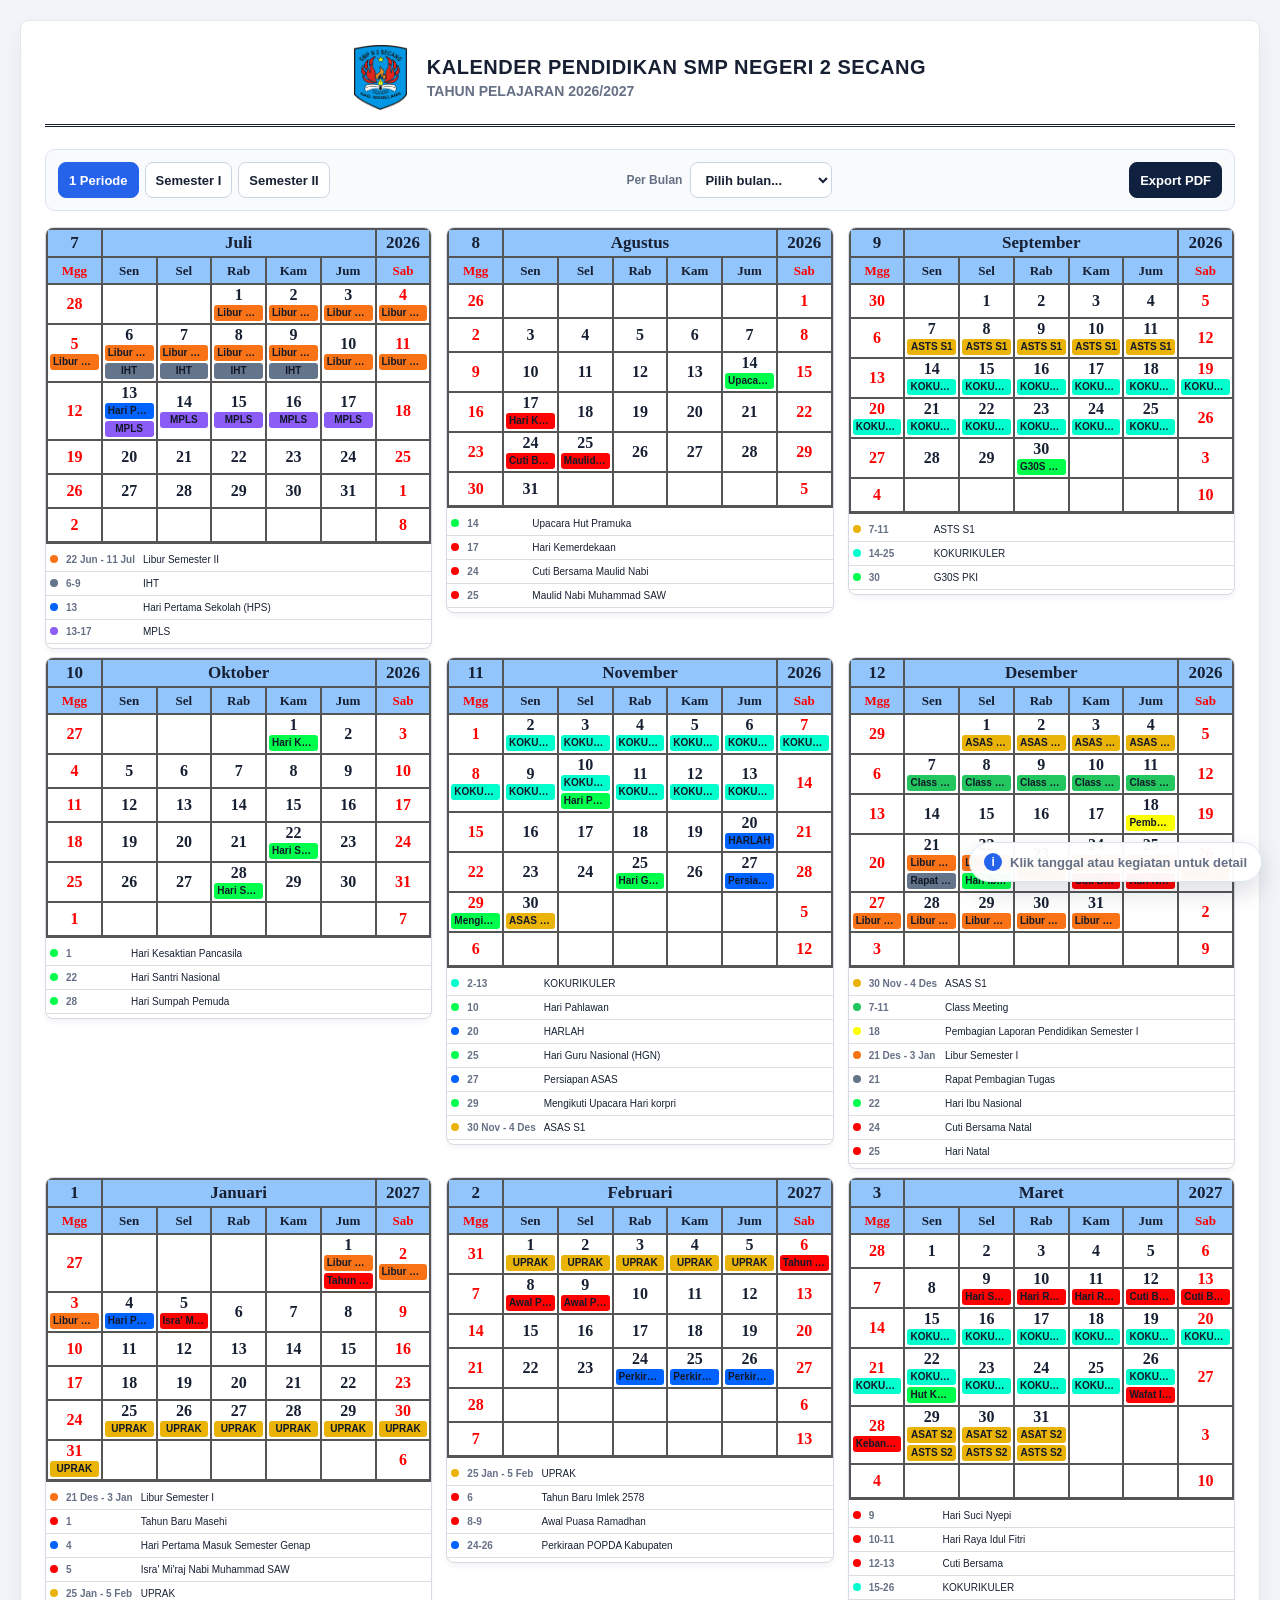
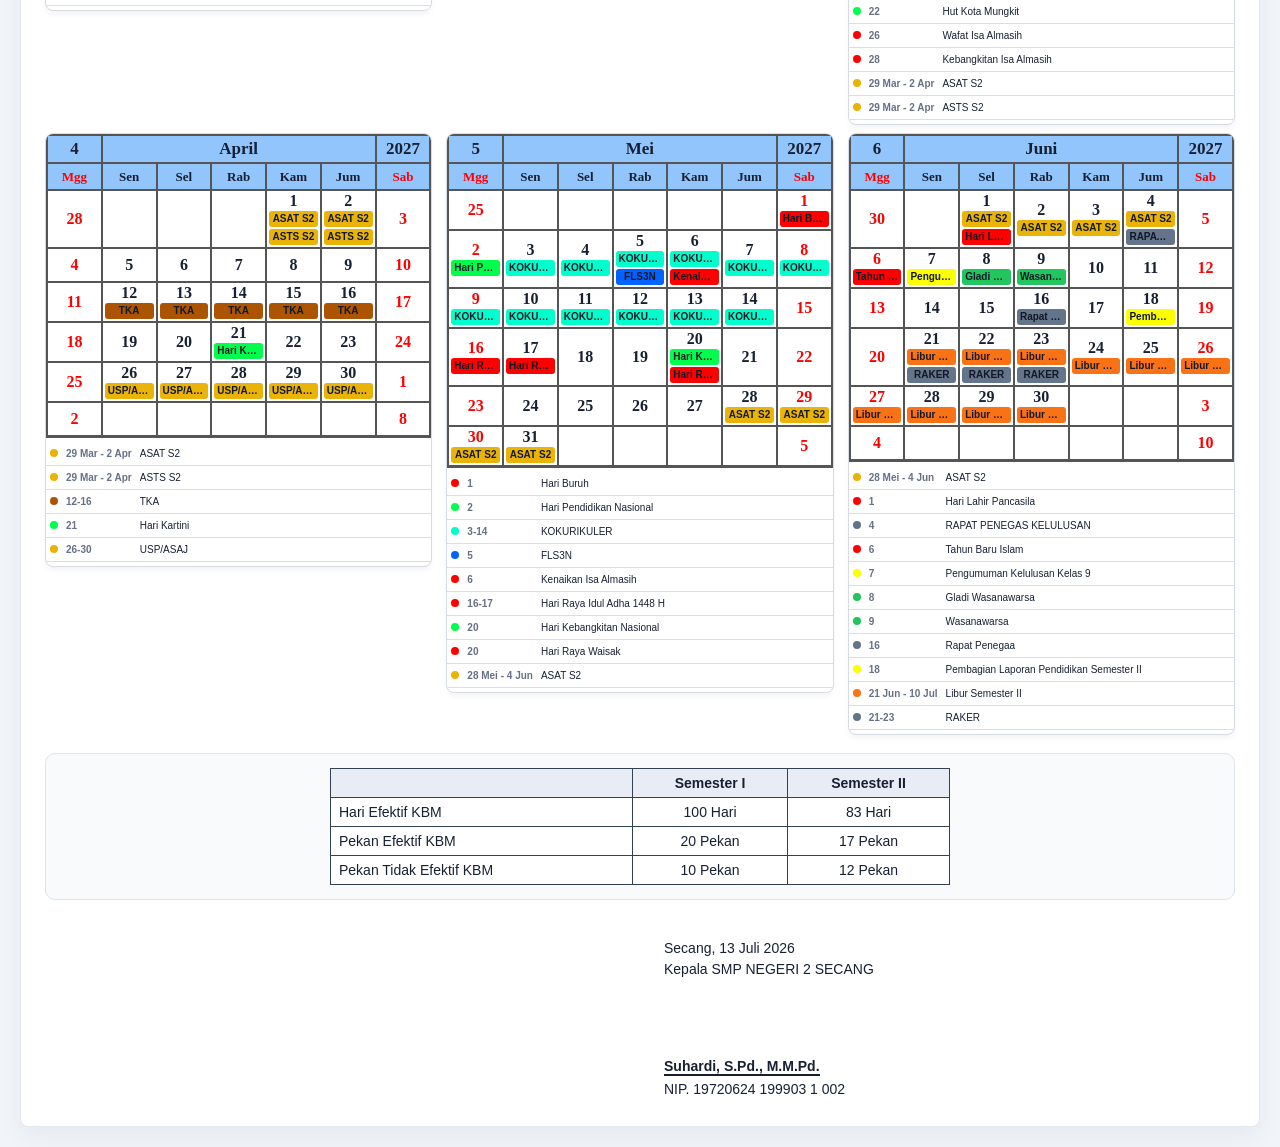
==== commit b102b466: "Change greeting from 'Hello World' to 'Goodbye World'" ====
--- a/index.html
+++ b/index.html
@@ -1238,9 +1238,9 @@
                     
                 </td>
             
-                <td class="" data-date="2026-08-14" title="">
+                <td class="" data-date="2026-08-14" title="Upacara Hut Pramuka">
                     <span class="date-number">14</span>
-                    
+                    <span class="event-mini light-text" data-event-id="evt-1782698897972-c4e819" style="background:#00ff4c">Upacara Hut Pramuka</span>
                 </td>
             
                 <td class="non-working" data-date="2026-08-15" title="">
@@ -1359,6 +1359,14 @@
                 <table class="month-events-table">
                     <tbody>
                         
+                                <tr class="month-event-row" data-event-id="evt-1782698897972-c4e819" title="Klik untuk mengedit/hapus">
+                                    <td class="event-color-col">
+                                        <span class="event-indicator" style="background:#00ff4c"></span>
+                                    </td>
+                                    <td class="event-date-col">14</td>
+                                    <td class="event-title-col">Upacara Hut Pramuka</td>
+                                </tr>
+                            
                                 <tr class="month-event-row" data-event-id="2026-default-03" title="Klik untuk mengedit/hapus">
                                     <td class="event-color-col">
                                         <span class="event-indicator" style="background:#ff0000"></span>
@@ -1444,29 +1452,29 @@
                     
                 </td>
             
-                <td class="" data-date="2026-09-07" title="">
+                <td class="" data-date="2026-09-07" title="ASTS S1">
                     <span class="date-number">7</span>
-                    
-                </td>
-            
-                <td class="" data-date="2026-09-08" title="">
+                    <span class="event-mini light-text" data-event-id="2026-default-04" style="background:#eab308">ASTS S1</span>
+                </td>
+            
+                <td class="" data-date="2026-09-08" title="ASTS S1">
                     <span class="date-number">8</span>
-                    
-                </td>
-            
-                <td class="" data-date="2026-09-09" title="">
+                    <span class="event-mini light-text" data-event-id="2026-default-04" style="background:#eab308">ASTS S1</span>
+                </td>
+            
+                <td class="" data-date="2026-09-09" title="ASTS S1">
                     <span class="date-number">9</span>
-                    
-                </td>
-            
-                <td class="" data-date="2026-09-10" title="">
+                    <span class="event-mini light-text" data-event-id="2026-default-04" style="background:#eab308">ASTS S1</span>
+                </td>
+            
+                <td class="" data-date="2026-09-10" title="ASTS S1">
                     <span class="date-number">10</span>
-                    
-                </td>
-            
-                <td class="" data-date="2026-09-11" title="">
+                    <span class="event-mini light-text" data-event-id="2026-default-04" style="background:#eab308">ASTS S1</span>
+                </td>
+            
+                <td class="" data-date="2026-09-11" title="ASTS S1">
                     <span class="date-number">11</span>
-                    
+                    <span class="event-mini light-text" data-event-id="2026-default-04" style="background:#eab308">ASTS S1</span>
                 </td>
             
                 <td class="non-working" data-date="2026-09-12" title="">
@@ -1479,64 +1487,64 @@
                     
                 </td>
             
-                <td class="" data-date="2026-09-14" title="">
+                <td class="" data-date="2026-09-14" title="KOKURIKULER">
                     <span class="date-number">14</span>
-                    
-                </td>
-            
-                <td class="" data-date="2026-09-15" title="">
+                    <span class="event-mini light-text" data-event-id="2026-default-05" style="background:#00ffcc">KOKURIKULER</span>
+                </td>
+            
+                <td class="" data-date="2026-09-15" title="KOKURIKULER">
                     <span class="date-number">15</span>
-                    
-                </td>
-            
-                <td class="" data-date="2026-09-16" title="">
+                    <span class="event-mini light-text" data-event-id="2026-default-05" style="background:#00ffcc">KOKURIKULER</span>
+                </td>
+            
+                <td class="" data-date="2026-09-16" title="KOKURIKULER">
                     <span class="date-number">16</span>
-                    
-                </td>
-            
-                <td class="" data-date="2026-09-17" title="">
+                    <span class="event-mini light-text" data-event-id="2026-default-05" style="background:#00ffcc">KOKURIKULER</span>
+                </td>
+            
+                <td class="" data-date="2026-09-17" title="KOKURIKULER">
                     <span class="date-number">17</span>
-                    
-                </td>
-            
-                <td class="" data-date="2026-09-18" title="">
+                    <span class="event-mini light-text" data-event-id="2026-default-05" style="background:#00ffcc">KOKURIKULER</span>
+                </td>
+            
+                <td class="" data-date="2026-09-18" title="KOKURIKULER">
                     <span class="date-number">18</span>
-                    
-                </td>
-            
-                <td class="non-working" data-date="2026-09-19" title="">
+                    <span class="event-mini light-text" data-event-id="2026-default-05" style="background:#00ffcc">KOKURIKULER</span>
+                </td>
+            
+                <td class="non-working" data-date="2026-09-19" title="KOKURIKULER">
                     <span class="date-number">19</span>
-                    
-                </td>
-            </tr><tr>
-                <td class="non-working" data-date="2026-09-20" title="">
+                    <span class="event-mini light-text" data-event-id="2026-default-05" style="background:#00ffcc">KOKURIKULER</span>
+                </td>
+            </tr><tr>
+                <td class="non-working" data-date="2026-09-20" title="KOKURIKULER">
                     <span class="date-number">20</span>
-                    
-                </td>
-            
-                <td class="" data-date="2026-09-21" title="ASTS S1">
+                    <span class="event-mini light-text" data-event-id="2026-default-05" style="background:#00ffcc">KOKURIKULER</span>
+                </td>
+            
+                <td class="" data-date="2026-09-21" title="KOKURIKULER">
                     <span class="date-number">21</span>
-                    <span class="event-mini light-text" data-event-id="2026-default-04" style="background:#eab308">ASTS S1</span>
-                </td>
-            
-                <td class="" data-date="2026-09-22" title="ASTS S1">
+                    <span class="event-mini light-text" data-event-id="2026-default-05" style="background:#00ffcc">KOKURIKULER</span>
+                </td>
+            
+                <td class="" data-date="2026-09-22" title="KOKURIKULER">
                     <span class="date-number">22</span>
-                    <span class="event-mini light-text" data-event-id="2026-default-04" style="background:#eab308">ASTS S1</span>
-                </td>
-            
-                <td class="" data-date="2026-09-23" title="ASTS S1">
+                    <span class="event-mini light-text" data-event-id="2026-default-05" style="background:#00ffcc">KOKURIKULER</span>
+                </td>
+            
+                <td class="" data-date="2026-09-23" title="KOKURIKULER">
                     <span class="date-number">23</span>
-                    <span class="event-mini light-text" data-event-id="2026-default-04" style="background:#eab308">ASTS S1</span>
-                </td>
-            
-                <td class="" data-date="2026-09-24" title="ASTS S1">
+                    <span class="event-mini light-text" data-event-id="2026-default-05" style="background:#00ffcc">KOKURIKULER</span>
+                </td>
+            
+                <td class="" data-date="2026-09-24" title="KOKURIKULER">
                     <span class="date-number">24</span>
-                    <span class="event-mini light-text" data-event-id="2026-default-04" style="background:#eab308">ASTS S1</span>
-                </td>
-            
-                <td class="" data-date="2026-09-25" title="ASTS S1">
+                    <span class="event-mini light-text" data-event-id="2026-default-05" style="background:#00ffcc">KOKURIKULER</span>
+                </td>
+            
+                <td class="" data-date="2026-09-25" title="KOKURIKULER">
                     <span class="date-number">25</span>
-                    <span class="event-mini light-text" data-event-id="2026-default-04" style="background:#eab308">ASTS S1</span>
+                    <span class="event-mini light-text" data-event-id="2026-default-05" style="background:#00ffcc">KOKURIKULER</span>
                 </td>
             
                 <td class="non-working" data-date="2026-09-26" title="">
@@ -1549,19 +1557,19 @@
                     
                 </td>
             
-                <td class="" data-date="2026-09-28" title="KOKURIKULER">
+                <td class="" data-date="2026-09-28" title="">
                     <span class="date-number">28</span>
-                    <span class="event-mini light-text" data-event-id="2026-default-05" style="background:#00ffcc">KOKURIKULER</span>
-                </td>
-            
-                <td class="" data-date="2026-09-29" title="KOKURIKULER">
+                    
+                </td>
+            
+                <td class="" data-date="2026-09-29" title="">
                     <span class="date-number">29</span>
-                    <span class="event-mini light-text" data-event-id="2026-default-05" style="background:#00ffcc">KOKURIKULER</span>
-                </td>
-            
-                <td class="" data-date="2026-09-30" title="KOKURIKULER | G30S PKI">
+                    
+                </td>
+            
+                <td class="" data-date="2026-09-30" title="G30S PKI">
                     <span class="date-number">30</span>
-                    <span class="event-mini light-text" data-event-id="2026-default-05" style="background:#00ffcc">KOKURIKULER</span><span class="event-mini light-text" data-event-id="evt-1779725846470-cd674e" style="background:#00ff4c">G30S PKI</span>
+                    <span class="event-mini light-text" data-event-id="evt-1779725846470-cd674e" style="background:#00ff4c">G30S PKI</span>
                 </td>
             
                 <td class="other-month" data-date="2026-10-01" title="">
@@ -1624,7 +1632,7 @@
                                     <td class="event-color-col">
                                         <span class="event-indicator" style="background:#eab308"></span>
                                     </td>
-                                    <td class="event-date-col">21-25</td>
+                                    <td class="event-date-col">7-11</td>
                                     <td class="event-title-col">ASTS S1</td>
                                 </tr>
                             
@@ -1632,7 +1640,7 @@
                                     <td class="event-color-col">
                                         <span class="event-indicator" style="background:#00ffcc"></span>
                                     </td>
-                                    <td class="event-date-col">28 Sep - 9 Okt</td>
+                                    <td class="event-date-col">14-25</td>
                                     <td class="event-title-col">KOKURIKULER</td>
                                 </tr>
                             
@@ -1685,49 +1693,49 @@
                     
                 </td>
             
-                <td class="" data-date="2026-10-01" title="KOKURIKULER | Hari Kesaktian Pancasila">
+                <td class="" data-date="2026-10-01" title="Hari Kesaktian Pancasila">
                     <span class="date-number">1</span>
-                    <span class="event-mini light-text" data-event-id="2026-default-05" style="background:#00ffcc">KOKURIKULER</span><span class="event-mini light-text" data-event-id="evt-1781858215938-7c194b" style="background:#00ff4c">Hari Kesaktian Pancasila</span>
-                </td>
-            
-                <td class="" data-date="2026-10-02" title="KOKURIKULER">
+                    <span class="event-mini light-text" data-event-id="evt-1781858215938-7c194b" style="background:#00ff4c">Hari Kesaktian Pancasila</span>
+                </td>
+            
+                <td class="" data-date="2026-10-02" title="">
                     <span class="date-number">2</span>
-                    <span class="event-mini light-text" data-event-id="2026-default-05" style="background:#00ffcc">KOKURIKULER</span>
-                </td>
-            
-                <td class="non-working" data-date="2026-10-03" title="KOKURIKULER">
+                    
+                </td>
+            
+                <td class="non-working" data-date="2026-10-03" title="">
                     <span class="date-number">3</span>
-                    <span class="event-mini light-text" data-event-id="2026-default-05" style="background:#00ffcc">KOKURIKULER</span>
-                </td>
-            </tr><tr>
-                <td class="non-working" data-date="2026-10-04" title="KOKURIKULER">
+                    
+                </td>
+            </tr><tr>
+                <td class="non-working" data-date="2026-10-04" title="">
                     <span class="date-number">4</span>
-                    <span class="event-mini light-text" data-event-id="2026-default-05" style="background:#00ffcc">KOKURIKULER</span>
-                </td>
-            
-                <td class="" data-date="2026-10-05" title="KOKURIKULER">
+                    
+                </td>
+            
+                <td class="" data-date="2026-10-05" title="">
                     <span class="date-number">5</span>
-                    <span class="event-mini light-text" data-event-id="2026-default-05" style="background:#00ffcc">KOKURIKULER</span>
-                </td>
-            
-                <td class="" data-date="2026-10-06" title="KOKURIKULER">
+                    
+                </td>
+            
+                <td class="" data-date="2026-10-06" title="">
                     <span class="date-number">6</span>
-                    <span class="event-mini light-text" data-event-id="2026-default-05" style="background:#00ffcc">KOKURIKULER</span>
-                </td>
-            
-                <td class="" data-date="2026-10-07" title="KOKURIKULER">
+                    
+                </td>
+            
+                <td class="" data-date="2026-10-07" title="">
                     <span class="date-number">7</span>
-                    <span class="event-mini light-text" data-event-id="2026-default-05" style="background:#00ffcc">KOKURIKULER</span>
-                </td>
-            
-                <td class="" data-date="2026-10-08" title="KOKURIKULER">
+                    
+                </td>
+            
+                <td class="" data-date="2026-10-08" title="">
                     <span class="date-number">8</span>
-                    <span class="event-mini light-text" data-event-id="2026-default-05" style="background:#00ffcc">KOKURIKULER</span>
-                </td>
-            
-                <td class="" data-date="2026-10-09" title="KOKURIKULER">
+                    
+                </td>
+            
+                <td class="" data-date="2026-10-09" title="">
                     <span class="date-number">9</span>
-                    <span class="event-mini light-text" data-event-id="2026-default-05" style="background:#00ffcc">KOKURIKULER</span>
+                    
                 </td>
             
                 <td class="non-working" data-date="2026-10-10" title="">
@@ -1881,14 +1889,6 @@
                 <table class="month-events-table">
                     <tbody>
                         
-                                <tr class="month-event-row" data-event-id="2026-default-05" title="Klik untuk mengedit/hapus">
-                                    <td class="event-color-col">
-                                        <span class="event-indicator" style="background:#00ffcc"></span>
-                                    </td>
-                                    <td class="event-date-col">28 Sep - 9 Okt</td>
-                                    <td class="event-title-col">KOKURIKULER</td>
-                                </tr>
-                            
                                 <tr class="month-event-row" data-event-id="evt-1781858215938-7c194b" title="Klik untuk mengedit/hapus">
                                     <td class="event-color-col">
                                         <span class="event-indicator" style="background:#00ff4c"></span>
@@ -1939,64 +1939,64 @@
                     
                 </td>
             
-                <td class="" data-date="2026-11-02" title="">
+                <td class="" data-date="2026-11-02" title="KOKURIKULER">
                     <span class="date-number">2</span>
-                    
-                </td>
-            
-                <td class="" data-date="2026-11-03" title="">
+                    <span class="event-mini light-text" data-event-id="evt-1782401316466-9d6c39" style="background:#00ffcc">KOKURIKULER</span>
+                </td>
+            
+                <td class="" data-date="2026-11-03" title="KOKURIKULER">
                     <span class="date-number">3</span>
-                    
-                </td>
-            
-                <td class="" data-date="2026-11-04" title="">
+                    <span class="event-mini light-text" data-event-id="evt-1782401316466-9d6c39" style="background:#00ffcc">KOKURIKULER</span>
+                </td>
+            
+                <td class="" data-date="2026-11-04" title="KOKURIKULER">
                     <span class="date-number">4</span>
-                    
-                </td>
-            
-                <td class="" data-date="2026-11-05" title="">
+                    <span class="event-mini light-text" data-event-id="evt-1782401316466-9d6c39" style="background:#00ffcc">KOKURIKULER</span>
+                </td>
+            
+                <td class="" data-date="2026-11-05" title="KOKURIKULER">
                     <span class="date-number">5</span>
-                    
-                </td>
-            
-                <td class="" data-date="2026-11-06" title="">
+                    <span class="event-mini light-text" data-event-id="evt-1782401316466-9d6c39" style="background:#00ffcc">KOKURIKULER</span>
+                </td>
+            
+                <td class="" data-date="2026-11-06" title="KOKURIKULER">
                     <span class="date-number">6</span>
-                    
-                </td>
-            
-                <td class="non-working" data-date="2026-11-07" title="">
+                    <span class="event-mini light-text" data-event-id="evt-1782401316466-9d6c39" style="background:#00ffcc">KOKURIKULER</span>
+                </td>
+            
+                <td class="non-working" data-date="2026-11-07" title="KOKURIKULER">
                     <span class="date-number">7</span>
-                    
-                </td>
-            </tr><tr>
-                <td class="non-working" data-date="2026-11-08" title="">
+                    <span class="event-mini light-text" data-event-id="evt-1782401316466-9d6c39" style="background:#00ffcc">KOKURIKULER</span>
+                </td>
+            </tr><tr>
+                <td class="non-working" data-date="2026-11-08" title="KOKURIKULER">
                     <span class="date-number">8</span>
-                    
-                </td>
-            
-                <td class="" data-date="2026-11-09" title="">
+                    <span class="event-mini light-text" data-event-id="evt-1782401316466-9d6c39" style="background:#00ffcc">KOKURIKULER</span>
+                </td>
+            
+                <td class="" data-date="2026-11-09" title="KOKURIKULER">
                     <span class="date-number">9</span>
-                    
-                </td>
-            
-                <td class="" data-date="2026-11-10" title="Hari Pahlawan">
+                    <span class="event-mini light-text" data-event-id="evt-1782401316466-9d6c39" style="background:#00ffcc">KOKURIKULER</span>
+                </td>
+            
+                <td class="" data-date="2026-11-10" title="KOKURIKULER | Hari Pahlawan">
                     <span class="date-number">10</span>
-                    <span class="event-mini light-text" data-event-id="evt-1779725886140-597815" style="background:#00ff4c">Hari Pahlawan</span>
-                </td>
-            
-                <td class="" data-date="2026-11-11" title="">
+                    <span class="event-mini light-text" data-event-id="evt-1782401316466-9d6c39" style="background:#00ffcc">KOKURIKULER</span><span class="event-mini light-text" data-event-id="evt-1779725886140-597815" style="background:#00ff4c">Hari Pahlawan</span>
+                </td>
+            
+                <td class="" data-date="2026-11-11" title="KOKURIKULER">
                     <span class="date-number">11</span>
-                    
-                </td>
-            
-                <td class="" data-date="2026-11-12" title="">
+                    <span class="event-mini light-text" data-event-id="evt-1782401316466-9d6c39" style="background:#00ffcc">KOKURIKULER</span>
+                </td>
+            
+                <td class="" data-date="2026-11-12" title="KOKURIKULER">
                     <span class="date-number">12</span>
-                    
-                </td>
-            
-                <td class="" data-date="2026-11-13" title="">
+                    <span class="event-mini light-text" data-event-id="evt-1782401316466-9d6c39" style="background:#00ffcc">KOKURIKULER</span>
+                </td>
+            
+                <td class="" data-date="2026-11-13" title="KOKURIKULER">
                     <span class="date-number">13</span>
-                    
+                    <span class="event-mini light-text" data-event-id="evt-1782401316466-9d6c39" style="background:#00ffcc">KOKURIKULER</span>
                 </td>
             
                 <td class="non-working" data-date="2026-11-14" title="">
@@ -2074,9 +2074,9 @@
                     
                 </td>
             </tr><tr>
-                <td class="non-working" data-date="2026-11-29" title="">
+                <td class="non-working" data-date="2026-11-29" title="Mengikuti Upacara Hari korpri">
                     <span class="date-number">29</span>
-                    
+                    <span class="event-mini light-text" data-event-id="evt-1782699250603-1caa4c" style="background:#00ff4c">Mengikuti Upacara Hari korpri</span>
                 </td>
             
                 <td class="" data-date="2026-11-30" title="ASAS S1">
@@ -2150,6 +2150,14 @@
                 <table class="month-events-table">
                     <tbody>
                         
+                                <tr class="month-event-row" data-event-id="evt-1782401316466-9d6c39" title="Klik untuk mengedit/hapus">
+                                    <td class="event-color-col">
+                                        <span class="event-indicator" style="background:#00ffcc"></span>
+                                    </td>
+                                    <td class="event-date-col">2-13</td>
+                                    <td class="event-title-col">KOKURIKULER</td>
+                                </tr>
+                            
                                 <tr class="month-event-row" data-event-id="evt-1779725886140-597815" title="Klik untuk mengedit/hapus">
                                     <td class="event-color-col">
                                         <span class="event-indicator" style="background:#00ff4c"></span>
@@ -2180,6 +2188,14 @@
                                     </td>
                                     <td class="event-date-col">27</td>
                                     <td class="event-title-col">Persiapan ASAS</td>
+                                </tr>
+                            
+                                <tr class="month-event-row" data-event-id="evt-1782699250603-1caa4c" title="Klik untuk mengedit/hapus">
+                                    <td class="event-color-col">
+                                        <span class="event-indicator" style="background:#00ff4c"></span>
+                                    </td>
+                                    <td class="event-date-col">29</td>
+                                    <td class="event-title-col">Mengikuti Upacara Hari korpri</td>
                                 </tr>
                             
                                 <tr class="month-event-row" data-event-id="evt-1779546078190-e0bc19" title="Klik untuk mengedit/hapus">
@@ -2321,59 +2337,59 @@
                     
                 </td>
             
-                <td class="" data-date="2026-12-21" title="Libur SI | Rapat Pembagian Tugas">
+                <td class="" data-date="2026-12-21" title="Libur Semester I | Rapat Pembagian Tugas">
                     <span class="date-number">21</span>
-                    <span class="event-mini light-text" data-event-id="2026-default-08" style="background:#f97316">Libur SI</span><span class="event-mini light-text" data-event-id="evt-1781858417586-e53624" style="background:#64748b">Rapat Pembagian Tugas</span>
-                </td>
-            
-                <td class="" data-date="2026-12-22" title="Libur SI | Hari Ibu Nasional">
+                    <span class="event-mini light-text" data-event-id="2026-default-08" style="background:#f97316">Libur Semester I</span><span class="event-mini light-text" data-event-id="evt-1781858417586-e53624" style="background:#64748b">Rapat Pembagian Tugas</span>
+                </td>
+            
+                <td class="" data-date="2026-12-22" title="Libur Semester I | Hari Ibu Nasional">
                     <span class="date-number">22</span>
-                    <span class="event-mini light-text" data-event-id="2026-default-08" style="background:#f97316">Libur SI</span><span class="event-mini light-text" data-event-id="evt-1779726540060-e1e839" style="background:#00ff4c">Hari Ibu Nasional</span>
-                </td>
-            
-                <td class="" data-date="2026-12-23" title="Libur SI">
+                    <span class="event-mini light-text" data-event-id="2026-default-08" style="background:#f97316">Libur Semester I</span><span class="event-mini light-text" data-event-id="evt-1779726540060-e1e839" style="background:#00ff4c">Hari Ibu Nasional</span>
+                </td>
+            
+                <td class="" data-date="2026-12-23" title="Libur Semester I">
                     <span class="date-number">23</span>
-                    <span class="event-mini light-text" data-event-id="2026-default-08" style="background:#f97316">Libur SI</span>
-                </td>
-            
-                <td class="" data-date="2026-12-24" title="Libur SI | Cuti Bersama Natal">
+                    <span class="event-mini light-text" data-event-id="2026-default-08" style="background:#f97316">Libur Semester I</span>
+                </td>
+            
+                <td class="" data-date="2026-12-24" title="Libur Semester I | Cuti Bersama Natal">
                     <span class="date-number">24</span>
-                    <span class="event-mini light-text" data-event-id="2026-default-08" style="background:#f97316">Libur SI</span><span class="event-mini light-text" data-event-id="evt-1779725216323-083a40" style="background:#ff0000">Cuti Bersama Natal</span>
-                </td>
-            
-                <td class="" data-date="2026-12-25" title="Libur SI | Hari Natal">
+                    <span class="event-mini light-text" data-event-id="2026-default-08" style="background:#f97316">Libur Semester I</span><span class="event-mini light-text" data-event-id="evt-1779725216323-083a40" style="background:#ff0000">Cuti Bersama Natal</span>
+                </td>
+            
+                <td class="" data-date="2026-12-25" title="Libur Semester I | Hari Natal">
                     <span class="date-number">25</span>
-                    <span class="event-mini light-text" data-event-id="2026-default-08" style="background:#f97316">Libur SI</span><span class="event-mini light-text" data-event-id="evt-1779724839010-9de976" style="background:#ff0000">Hari Natal</span>
-                </td>
-            
-                <td class="non-working" data-date="2026-12-26" title="Libur SI">
+                    <span class="event-mini light-text" data-event-id="2026-default-08" style="background:#f97316">Libur Semester I</span><span class="event-mini light-text" data-event-id="evt-1779724839010-9de976" style="background:#ff0000">Hari Natal</span>
+                </td>
+            
+                <td class="non-working" data-date="2026-12-26" title="Libur Semester I">
                     <span class="date-number">26</span>
-                    <span class="event-mini light-text" data-event-id="2026-default-08" style="background:#f97316">Libur SI</span>
-                </td>
-            </tr><tr>
-                <td class="non-working" data-date="2026-12-27" title="Libur SI">
+                    <span class="event-mini light-text" data-event-id="2026-default-08" style="background:#f97316">Libur Semester I</span>
+                </td>
+            </tr><tr>
+                <td class="non-working" data-date="2026-12-27" title="Libur Semester I">
                     <span class="date-number">27</span>
-                    <span class="event-mini light-text" data-event-id="2026-default-08" style="background:#f97316">Libur SI</span>
-                </td>
-            
-                <td class="" data-date="2026-12-28" title="Libur SI">
+                    <span class="event-mini light-text" data-event-id="2026-default-08" style="background:#f97316">Libur Semester I</span>
+                </td>
+            
+                <td class="" data-date="2026-12-28" title="Libur Semester I">
                     <span class="date-number">28</span>
-                    <span class="event-mini light-text" data-event-id="2026-default-08" style="background:#f97316">Libur SI</span>
-                </td>
-            
-                <td class="" data-date="2026-12-29" title="Libur SI">
+                    <span class="event-mini light-text" data-event-id="2026-default-08" style="background:#f97316">Libur Semester I</span>
+                </td>
+            
+                <td class="" data-date="2026-12-29" title="Libur Semester I">
                     <span class="date-number">29</span>
-                    <span class="event-mini light-text" data-event-id="2026-default-08" style="background:#f97316">Libur SI</span>
-                </td>
-            
-                <td class="" data-date="2026-12-30" title="Libur SI">
+                    <span class="event-mini light-text" data-event-id="2026-default-08" style="background:#f97316">Libur Semester I</span>
+                </td>
+            
+                <td class="" data-date="2026-12-30" title="Libur Semester I">
                     <span class="date-number">30</span>
-                    <span class="event-mini light-text" data-event-id="2026-default-08" style="background:#f97316">Libur SI</span>
-                </td>
-            
-                <td class="" data-date="2026-12-31" title="Libur SI">
+                    <span class="event-mini light-text" data-event-id="2026-default-08" style="background:#f97316">Libur Semester I</span>
+                </td>
+            
+                <td class="" data-date="2026-12-31" title="Libur Semester I">
                     <span class="date-number">31</span>
-                    <span class="event-mini light-text" data-event-id="2026-default-08" style="background:#f97316">Libur SI</span>
+                    <span class="event-mini light-text" data-event-id="2026-default-08" style="background:#f97316">Libur Semester I</span>
                 </td>
             
                 <td class="other-month" data-date="2027-01-01" title="">
@@ -2456,7 +2472,7 @@
                                         <span class="event-indicator" style="background:#f97316"></span>
                                     </td>
                                     <td class="event-date-col">21 Des - 3 Jan</td>
-                                    <td class="event-title-col">Libur SI</td>
+                                    <td class="event-title-col">Libur Semester I</td>
                                 </tr>
                             
                                 <tr class="month-event-row" data-event-id="evt-1781858417586-e53624" title="Klik untuk mengedit/hapus">
@@ -2537,24 +2553,24 @@
                     
                 </td>
             
-                <td class="" data-date="2027-01-01" title="Libur SI | Tahun Baru Masehi">
+                <td class="" data-date="2027-01-01" title="Libur Semester I | Tahun Baru Masehi">
                     <span class="date-number">1</span>
-                    <span class="event-mini light-text" data-event-id="2026-default-08" style="background:#f97316">Libur SI</span><span class="event-mini light-text" data-event-id="evt-1779724455197-c8c6a5" style="background:#ff0000">Tahun Baru Masehi</span>
-                </td>
-            
-                <td class="non-working" data-date="2027-01-02" title="Libur SI">
+                    <span class="event-mini light-text" data-event-id="2026-default-08" style="background:#f97316">Libur Semester I</span><span class="event-mini light-text" data-event-id="evt-1779724455197-c8c6a5" style="background:#ff0000">Tahun Baru Masehi</span>
+                </td>
+            
+                <td class="non-working" data-date="2027-01-02" title="Libur Semester I">
                     <span class="date-number">2</span>
-                    <span class="event-mini light-text" data-event-id="2026-default-08" style="background:#f97316">Libur SI</span>
-                </td>
-            </tr><tr>
-                <td class="non-working" data-date="2027-01-03" title="Libur SI">
+                    <span class="event-mini light-text" data-event-id="2026-default-08" style="background:#f97316">Libur Semester I</span>
+                </td>
+            </tr><tr>
+                <td class="non-working" data-date="2027-01-03" title="Libur Semester I">
                     <span class="date-number">3</span>
-                    <span class="event-mini light-text" data-event-id="2026-default-08" style="background:#f97316">Libur SI</span>
-                </td>
-            
-                <td class="" data-date="2027-01-04" title="">
+                    <span class="event-mini light-text" data-event-id="2026-default-08" style="background:#f97316">Libur Semester I</span>
+                </td>
+            
+                <td class="" data-date="2027-01-04" title="Hari Pertama Masuk Semester Genap">
                     <span class="date-number">4</span>
-                    
+                    <span class="event-mini light-text" data-event-id="evt-1782699338267-cf6bd7" style="background:#0062ff">Hari Pertama Masuk Semester Genap</span>
                 </td>
             
                 <td class="" data-date="2027-01-05" title="Isra&#039; Mi&#039;raj Nabi Muhammad SAW">
@@ -2587,64 +2603,64 @@
                     
                 </td>
             
-                <td class="" data-date="2027-01-11" title="KOKURIKULER">
+                <td class="" data-date="2027-01-11" title="">
                     <span class="date-number">11</span>
-                    <span class="event-mini light-text" data-event-id="evt-1779764107366-240f30" style="background:#00ffcc">KOKURIKULER</span>
-                </td>
-            
-                <td class="" data-date="2027-01-12" title="KOKURIKULER">
+                    
+                </td>
+            
+                <td class="" data-date="2027-01-12" title="">
                     <span class="date-number">12</span>
-                    <span class="event-mini light-text" data-event-id="evt-1779764107366-240f30" style="background:#00ffcc">KOKURIKULER</span>
-                </td>
-            
-                <td class="" data-date="2027-01-13" title="KOKURIKULER">
+                    
+                </td>
+            
+                <td class="" data-date="2027-01-13" title="">
                     <span class="date-number">13</span>
-                    <span class="event-mini light-text" data-event-id="evt-1779764107366-240f30" style="background:#00ffcc">KOKURIKULER</span>
-                </td>
-            
-                <td class="" data-date="2027-01-14" title="KOKURIKULER">
+                    
+                </td>
+            
+                <td class="" data-date="2027-01-14" title="">
                     <span class="date-number">14</span>
-                    <span class="event-mini light-text" data-event-id="evt-1779764107366-240f30" style="background:#00ffcc">KOKURIKULER</span>
-                </td>
-            
-                <td class="" data-date="2027-01-15" title="KOKURIKULER">
+                    
+                </td>
+            
+                <td class="" data-date="2027-01-15" title="">
                     <span class="date-number">15</span>
-                    <span class="event-mini light-text" data-event-id="evt-1779764107366-240f30" style="background:#00ffcc">KOKURIKULER</span>
-                </td>
-            
-                <td class="non-working" data-date="2027-01-16" title="KOKURIKULER">
+                    
+                </td>
+            
+                <td class="non-working" data-date="2027-01-16" title="">
                     <span class="date-number">16</span>
-                    <span class="event-mini light-text" data-event-id="evt-1779764107366-240f30" style="background:#00ffcc">KOKURIKULER</span>
-                </td>
-            </tr><tr>
-                <td class="non-working" data-date="2027-01-17" title="KOKURIKULER">
+                    
+                </td>
+            </tr><tr>
+                <td class="non-working" data-date="2027-01-17" title="">
                     <span class="date-number">17</span>
-                    <span class="event-mini light-text" data-event-id="evt-1779764107366-240f30" style="background:#00ffcc">KOKURIKULER</span>
-                </td>
-            
-                <td class="" data-date="2027-01-18" title="KOKURIKULER">
+                    
+                </td>
+            
+                <td class="" data-date="2027-01-18" title="">
                     <span class="date-number">18</span>
-                    <span class="event-mini light-text" data-event-id="evt-1779764107366-240f30" style="background:#00ffcc">KOKURIKULER</span>
-                </td>
-            
-                <td class="" data-date="2027-01-19" title="KOKURIKULER">
+                    
+                </td>
+            
+                <td class="" data-date="2027-01-19" title="">
                     <span class="date-number">19</span>
-                    <span class="event-mini light-text" data-event-id="evt-1779764107366-240f30" style="background:#00ffcc">KOKURIKULER</span>
-                </td>
-            
-                <td class="" data-date="2027-01-20" title="KOKURIKULER">
+                    
+                </td>
+            
+                <td class="" data-date="2027-01-20" title="">
                     <span class="date-number">20</span>
-                    <span class="event-mini light-text" data-event-id="evt-1779764107366-240f30" style="background:#00ffcc">KOKURIKULER</span>
-                </td>
-            
-                <td class="" data-date="2027-01-21" title="KOKURIKULER">
+                    
+                </td>
+            
+                <td class="" data-date="2027-01-21" title="">
                     <span class="date-number">21</span>
-                    <span class="event-mini light-text" data-event-id="evt-1779764107366-240f30" style="background:#00ffcc">KOKURIKULER</span>
-                </td>
-            
-                <td class="" data-date="2027-01-22" title="KOKURIKULER">
+                    
+                </td>
+            
+                <td class="" data-date="2027-01-22" title="">
                     <span class="date-number">22</span>
-                    <span class="event-mini light-text" data-event-id="evt-1779764107366-240f30" style="background:#00ffcc">KOKURIKULER</span>
+                    
                 </td>
             
                 <td class="non-working" data-date="2027-01-23" title="">
@@ -2733,7 +2749,7 @@
                                         <span class="event-indicator" style="background:#f97316"></span>
                                     </td>
                                     <td class="event-date-col">21 Des - 3 Jan</td>
-                                    <td class="event-title-col">Libur SI</td>
+                                    <td class="event-title-col">Libur Semester I</td>
                                 </tr>
                             
                                 <tr class="month-event-row" data-event-id="evt-1779724455197-c8c6a5" title="Klik untuk mengedit/hapus">
@@ -2744,20 +2760,20 @@
                                     <td class="event-title-col">Tahun Baru Masehi</td>
                                 </tr>
                             
+                                <tr class="month-event-row" data-event-id="evt-1782699338267-cf6bd7" title="Klik untuk mengedit/hapus">
+                                    <td class="event-color-col">
+                                        <span class="event-indicator" style="background:#0062ff"></span>
+                                    </td>
+                                    <td class="event-date-col">4</td>
+                                    <td class="event-title-col">Hari Pertama Masuk Semester Genap</td>
+                                </tr>
+                            
                                 <tr class="month-event-row" data-event-id="evt-1779724486286-ce86ba" title="Klik untuk mengedit/hapus">
                                     <td class="event-color-col">
                                         <span class="event-indicator" style="background:#ff0000"></span>
                                     </td>
                                     <td class="event-date-col">5</td>
                                     <td class="event-title-col">Isra&#039; Mi&#039;raj Nabi Muhammad SAW</td>
-                                </tr>
-                            
-                                <tr class="month-event-row" data-event-id="evt-1779764107366-240f30" title="Klik untuk mengedit/hapus">
-                                    <td class="event-color-col">
-                                        <span class="event-indicator" style="background:#00ffcc"></span>
-                                    </td>
-                                    <td class="event-date-col">11-22</td>
-                                    <td class="event-title-col">KOKURIKULER</td>
                                 </tr>
                             
                                 <tr class="month-event-row" data-event-id="evt-1781840757772-ddb26e" title="Klik untuk mengedit/hapus">
@@ -2909,19 +2925,19 @@
                     
                 </td>
             
-                <td class="" data-date="2027-02-24" title="">
+                <td class="" data-date="2027-02-24" title="Perkiraan POPDA Kabupaten">
                     <span class="date-number">24</span>
-                    
-                </td>
-            
-                <td class="" data-date="2027-02-25" title="">
+                    <span class="event-mini light-text" data-event-id="evt-1782699435691-4169e1" style="background:#0062ff">Perkiraan POPDA Kabupaten</span>
+                </td>
+            
+                <td class="" data-date="2027-02-25" title="Perkiraan POPDA Kabupaten">
                     <span class="date-number">25</span>
-                    
-                </td>
-            
-                <td class="" data-date="2027-02-26" title="">
+                    <span class="event-mini light-text" data-event-id="evt-1782699435691-4169e1" style="background:#0062ff">Perkiraan POPDA Kabupaten</span>
+                </td>
+            
+                <td class="" data-date="2027-02-26" title="Perkiraan POPDA Kabupaten">
                     <span class="date-number">26</span>
-                    
+                    <span class="event-mini light-text" data-event-id="evt-1782699435691-4169e1" style="background:#0062ff">Perkiraan POPDA Kabupaten</span>
                 </td>
             
                 <td class="non-working" data-date="2027-02-27" title="">
@@ -3027,6 +3043,14 @@
                                     </td>
                                     <td class="event-date-col">8-9</td>
                                     <td class="event-title-col">Awal Puasa Ramadhan</td>
+                                </tr>
+                            
+                                <tr class="month-event-row" data-event-id="evt-1782699435691-4169e1" title="Klik untuk mengedit/hapus">
+                                    <td class="event-color-col">
+                                        <span class="event-indicator" style="background:#0062ff"></span>
+                                    </td>
+                                    <td class="event-date-col">24-26</td>
+                                    <td class="event-title-col">Perkiraan POPDA Kabupaten</td>
                                 </tr>
                             
                     </tbody>
@@ -3160,9 +3184,9 @@
                     <span class="event-mini light-text" data-event-id="evt-1779764429635-a7fe0a" style="background:#00ffcc">KOKURIKULER</span>
                 </td>
             
-                <td class="" data-date="2027-03-22" title="KOKURIKULER">
+                <td class="" data-date="2027-03-22" title="KOKURIKULER | Hut Kota Mungkit">
                     <span class="date-number">22</span>
-                    <span class="event-mini light-text" data-event-id="evt-1779764429635-a7fe0a" style="background:#00ffcc">KOKURIKULER</span>
+                    <span class="event-mini light-text" data-event-id="evt-1779764429635-a7fe0a" style="background:#00ffcc">KOKURIKULER</span><span class="event-mini light-text" data-event-id="evt-1782699625372-0ee7d9" style="background:#00ff4c">Hut Kota Mungkit</span>
                 </td>
             
                 <td class="" data-date="2027-03-23" title="KOKURIKULER">
@@ -3296,6 +3320,14 @@
                                     </td>
                                     <td class="event-date-col">15-26</td>
                                     <td class="event-title-col">KOKURIKULER</td>
+                                </tr>
+                            
+                                <tr class="month-event-row" data-event-id="evt-1782699625372-0ee7d9" title="Klik untuk mengedit/hapus">
+                                    <td class="event-color-col">
+                                        <span class="event-indicator" style="background:#00ff4c"></span>
+                                    </td>
+                                    <td class="event-date-col">22</td>
+                                    <td class="event-title-col">Hut Kota Mungkit</td>
                                 </tr>
                             
                                 <tr class="month-event-row" data-event-id="evt-1779724607791-9736ee" title="Klik untuk mengedit/hapus">
@@ -3391,39 +3423,39 @@
                     
                 </td>
             
-                <td class="" data-date="2027-04-05" title="TKA">
+                <td class="" data-date="2027-04-05" title="">
                     <span class="date-number">5</span>
-                    <span class="event-mini light-text" data-event-id="evt-1779728116643-95270a" style="background:#ad5400">TKA</span>
-                </td>
-            
-                <td class="" data-date="2027-04-06" title="TKA">
+                    
+                </td>
+            
+                <td class="" data-date="2027-04-06" title="">
                     <span class="date-number">6</span>
-                    <span class="event-mini light-text" data-event-id="evt-1779728116643-95270a" style="background:#ad5400">TKA</span>
-                </td>
-            
-                <td class="" data-date="2027-04-07" title="TKA">
+                    
+                </td>
+            
+                <td class="" data-date="2027-04-07" title="">
                     <span class="date-number">7</span>
-                    <span class="event-mini light-text" data-event-id="evt-1779728116643-95270a" style="background:#ad5400">TKA</span>
-                </td>
-            
-                <td class="" data-date="2027-04-08" title="TKA">
+                    
+                </td>
+            
+                <td class="" data-date="2027-04-08" title="">
                     <span class="date-number">8</span>
-                    <span class="event-mini light-text" data-event-id="evt-1779728116643-95270a" style="background:#ad5400">TKA</span>
-                </td>
-            
-                <td class="" data-date="2027-04-09" title="TKA">
+                    
+                </td>
+            
+                <td class="" data-date="2027-04-09" title="">
                     <span class="date-number">9</span>
-                    <span class="event-mini light-text" data-event-id="evt-1779728116643-95270a" style="background:#ad5400">TKA</span>
-                </td>
-            
-                <td class="non-working" data-date="2027-04-10" title="TKA">
+                    
+                </td>
+            
+                <td class="non-working" data-date="2027-04-10" title="">
                     <span class="date-number">10</span>
-                    <span class="event-mini light-text" data-event-id="evt-1779728116643-95270a" style="background:#ad5400">TKA</span>
-                </td>
-            </tr><tr>
-                <td class="non-working" data-date="2027-04-11" title="TKA">
+                    
+                </td>
+            </tr><tr>
+                <td class="non-working" data-date="2027-04-11" title="">
                     <span class="date-number">11</span>
-                    <span class="event-mini light-text" data-event-id="evt-1779728116643-95270a" style="background:#ad5400">TKA</span>
+                    
                 </td>
             
                 <td class="" data-date="2027-04-12" title="TKA">
@@ -3471,9 +3503,9 @@
                     
                 </td>
             
-                <td class="" data-date="2027-04-21" title="">
+                <td class="" data-date="2027-04-21" title="Hari Kartini">
                     <span class="date-number">21</span>
-                    
+                    <span class="event-mini light-text" data-event-id="evt-1782699746053-1b2bea" style="background:#00ff4c">Hari Kartini</span>
                 </td>
             
                 <td class="" data-date="2027-04-22" title="">
@@ -3587,15 +3619,23 @@
                                     <td class="event-color-col">
                                         <span class="event-indicator" style="background:#ad5400"></span>
                                     </td>
-                                    <td class="event-date-col">5-16</td>
+                                    <td class="event-date-col">12-16</td>
                                     <td class="event-title-col">TKA</td>
                                 </tr>
                             
+                                <tr class="month-event-row" data-event-id="evt-1782699746053-1b2bea" title="Klik untuk mengedit/hapus">
+                                    <td class="event-color-col">
+                                        <span class="event-indicator" style="background:#00ff4c"></span>
+                                    </td>
+                                    <td class="event-date-col">21</td>
+                                    <td class="event-title-col">Hari Kartini</td>
+                                </tr>
+                            
                                 <tr class="month-event-row" data-event-id="evt-1781840967810-542b88" title="Klik untuk mengedit/hapus">
                                     <td class="event-color-col">
                                         <span class="event-indicator" style="background:#eab308"></span>
                                     </td>
-                                    <td class="event-date-col">26 Apr - 7 Mei</td>
+                                    <td class="event-date-col">26-30</td>
                                     <td class="event-title-col">USP/ASAJ</td>
                                 </tr>
                             
@@ -3650,74 +3690,74 @@
                     
                 </td>
             
-                <td class="non-working" data-date="2027-05-01" title="USP/ASAJ | Hari Buruh">
+                <td class="non-working" data-date="2027-05-01" title="Hari Buruh">
                     <span class="date-number">1</span>
-                    <span class="event-mini light-text" data-event-id="evt-1781840967810-542b88" style="background:#eab308">USP/ASAJ</span><span class="event-mini light-text" data-event-id="evt-1779724626399-d67287" style="background:#ff0000">Hari Buruh</span>
-                </td>
-            </tr><tr>
-                <td class="non-working" data-date="2027-05-02" title="USP/ASAJ | Hari Pendidikan Nasional">
+                    <span class="event-mini light-text" data-event-id="evt-1779724626399-d67287" style="background:#ff0000">Hari Buruh</span>
+                </td>
+            </tr><tr>
+                <td class="non-working" data-date="2027-05-02" title="Hari Pendidikan Nasional">
                     <span class="date-number">2</span>
-                    <span class="event-mini light-text" data-event-id="evt-1781840967810-542b88" style="background:#eab308">USP/ASAJ</span><span class="event-mini light-text" data-event-id="evt-1779726668590-589eca" style="background:#00ff4c">Hari Pendidikan Nasional</span>
-                </td>
-            
-                <td class="" data-date="2027-05-03" title="USP/ASAJ">
+                    <span class="event-mini light-text" data-event-id="evt-1779726668590-589eca" style="background:#00ff4c">Hari Pendidikan Nasional</span>
+                </td>
+            
+                <td class="" data-date="2027-05-03" title="KOKURIKULER">
                     <span class="date-number">3</span>
-                    <span class="event-mini light-text" data-event-id="evt-1781840967810-542b88" style="background:#eab308">USP/ASAJ</span>
-                </td>
-            
-                <td class="" data-date="2027-05-04" title="USP/ASAJ">
+                    <span class="event-mini light-text" data-event-id="evt-1779764107366-240f30" style="background:#00ffcc">KOKURIKULER</span>
+                </td>
+            
+                <td class="" data-date="2027-05-04" title="KOKURIKULER">
                     <span class="date-number">4</span>
-                    <span class="event-mini light-text" data-event-id="evt-1781840967810-542b88" style="background:#eab308">USP/ASAJ</span>
-                </td>
-            
-                <td class="" data-date="2027-05-05" title="USP/ASAJ">
+                    <span class="event-mini light-text" data-event-id="evt-1779764107366-240f30" style="background:#00ffcc">KOKURIKULER</span>
+                </td>
+            
+                <td class="" data-date="2027-05-05" title="KOKURIKULER | FLS3N">
                     <span class="date-number">5</span>
-                    <span class="event-mini light-text" data-event-id="evt-1781840967810-542b88" style="background:#eab308">USP/ASAJ</span>
-                </td>
-            
-                <td class="" data-date="2027-05-06" title="USP/ASAJ | Kenaikan Isa Almasih">
+                    <span class="event-mini light-text" data-event-id="evt-1779764107366-240f30" style="background:#00ffcc">KOKURIKULER</span><span class="event-mini light-text" data-event-id="evt-1782699787805-9c6639" style="background:#0062ff">FLS3N</span>
+                </td>
+            
+                <td class="" data-date="2027-05-06" title="KOKURIKULER | Kenaikan Isa Almasih">
                     <span class="date-number">6</span>
-                    <span class="event-mini light-text" data-event-id="evt-1781840967810-542b88" style="background:#eab308">USP/ASAJ</span><span class="event-mini light-text" data-event-id="evt-1779724648841-70006e" style="background:#ff0000">Kenaikan Isa Almasih</span>
-                </td>
-            
-                <td class="" data-date="2027-05-07" title="USP/ASAJ">
+                    <span class="event-mini light-text" data-event-id="evt-1779764107366-240f30" style="background:#00ffcc">KOKURIKULER</span><span class="event-mini light-text" data-event-id="evt-1779724648841-70006e" style="background:#ff0000">Kenaikan Isa Almasih</span>
+                </td>
+            
+                <td class="" data-date="2027-05-07" title="KOKURIKULER">
                     <span class="date-number">7</span>
-                    <span class="event-mini light-text" data-event-id="evt-1781840967810-542b88" style="background:#eab308">USP/ASAJ</span>
-                </td>
-            
-                <td class="non-working" data-date="2027-05-08" title="">
+                    <span class="event-mini light-text" data-event-id="evt-1779764107366-240f30" style="background:#00ffcc">KOKURIKULER</span>
+                </td>
+            
+                <td class="non-working" data-date="2027-05-08" title="KOKURIKULER">
                     <span class="date-number">8</span>
-                    
-                </td>
-            </tr><tr>
-                <td class="non-working" data-date="2027-05-09" title="">
+                    <span class="event-mini light-text" data-event-id="evt-1779764107366-240f30" style="background:#00ffcc">KOKURIKULER</span>
+                </td>
+            </tr><tr>
+                <td class="non-working" data-date="2027-05-09" title="KOKURIKULER">
                     <span class="date-number">9</span>
-                    
-                </td>
-            
-                <td class="" data-date="2027-05-10" title="">
+                    <span class="event-mini light-text" data-event-id="evt-1779764107366-240f30" style="background:#00ffcc">KOKURIKULER</span>
+                </td>
+            
+                <td class="" data-date="2027-05-10" title="KOKURIKULER">
                     <span class="date-number">10</span>
-                    
-                </td>
-            
-                <td class="" data-date="2027-05-11" title="">
+                    <span class="event-mini light-text" data-event-id="evt-1779764107366-240f30" style="background:#00ffcc">KOKURIKULER</span>
+                </td>
+            
+                <td class="" data-date="2027-05-11" title="KOKURIKULER">
                     <span class="date-number">11</span>
-                    
-                </td>
-            
-                <td class="" data-date="2027-05-12" title="">
+                    <span class="event-mini light-text" data-event-id="evt-1779764107366-240f30" style="background:#00ffcc">KOKURIKULER</span>
+                </td>
+            
+                <td class="" data-date="2027-05-12" title="KOKURIKULER">
                     <span class="date-number">12</span>
-                    
-                </td>
-            
-                <td class="" data-date="2027-05-13" title="">
+                    <span class="event-mini light-text" data-event-id="evt-1779764107366-240f30" style="background:#00ffcc">KOKURIKULER</span>
+                </td>
+            
+                <td class="" data-date="2027-05-13" title="KOKURIKULER">
                     <span class="date-number">13</span>
-                    
-                </td>
-            
-                <td class="" data-date="2027-05-14" title="">
+                    <span class="event-mini light-text" data-event-id="evt-1779764107366-240f30" style="background:#00ffcc">KOKURIKULER</span>
+                </td>
+            
+                <td class="" data-date="2027-05-14" title="KOKURIKULER">
                     <span class="date-number">14</span>
-                    
+                    <span class="event-mini light-text" data-event-id="evt-1779764107366-240f30" style="background:#00ffcc">KOKURIKULER</span>
                 </td>
             
                 <td class="non-working" data-date="2027-05-15" title="">
@@ -3765,24 +3805,24 @@
                     
                 </td>
             
-                <td class="" data-date="2027-05-24" title="ASAT S2">
+                <td class="" data-date="2027-05-24" title="">
                     <span class="date-number">24</span>
-                    <span class="event-mini light-text" data-event-id="2026-default-10" style="background:#eab308">ASAT S2</span>
-                </td>
-            
-                <td class="" data-date="2027-05-25" title="ASAT S2">
+                    
+                </td>
+            
+                <td class="" data-date="2027-05-25" title="">
                     <span class="date-number">25</span>
-                    <span class="event-mini light-text" data-event-id="2026-default-10" style="background:#eab308">ASAT S2</span>
-                </td>
-            
-                <td class="" data-date="2027-05-26" title="ASAT S2">
+                    
+                </td>
+            
+                <td class="" data-date="2027-05-26" title="">
                     <span class="date-number">26</span>
-                    <span class="event-mini light-text" data-event-id="2026-default-10" style="background:#eab308">ASAT S2</span>
-                </td>
-            
-                <td class="" data-date="2027-05-27" title="ASAT S2">
+                    
+                </td>
+            
+                <td class="" data-date="2027-05-27" title="">
                     <span class="date-number">27</span>
-                    <span class="event-mini light-text" data-event-id="2026-default-10" style="background:#eab308">ASAT S2</span>
+                    
                 </td>
             
                 <td class="" data-date="2027-05-28" title="ASAT S2">
@@ -3836,14 +3876,6 @@
                 <table class="month-events-table">
                     <tbody>
                         
-                                <tr class="month-event-row" data-event-id="evt-1781840967810-542b88" title="Klik untuk mengedit/hapus">
-                                    <td class="event-color-col">
-                                        <span class="event-indicator" style="background:#eab308"></span>
-                                    </td>
-                                    <td class="event-date-col">26 Apr - 7 Mei</td>
-                                    <td class="event-title-col">USP/ASAJ</td>
-                                </tr>
-                            
                                 <tr class="month-event-row" data-event-id="evt-1779724626399-d67287" title="Klik untuk mengedit/hapus">
                                     <td class="event-color-col">
                                         <span class="event-indicator" style="background:#ff0000"></span>
@@ -3860,6 +3892,22 @@
                                     <td class="event-title-col">Hari Pendidikan Nasional</td>
                                 </tr>
                             
+                                <tr class="month-event-row" data-event-id="evt-1779764107366-240f30" title="Klik untuk mengedit/hapus">
+                                    <td class="event-color-col">
+                                        <span class="event-indicator" style="background:#00ffcc"></span>
+                                    </td>
+                                    <td class="event-date-col">3-14</td>
+                                    <td class="event-title-col">KOKURIKULER</td>
+                                </tr>
+                            
+                                <tr class="month-event-row" data-event-id="evt-1782699787805-9c6639" title="Klik untuk mengedit/hapus">
+                                    <td class="event-color-col">
+                                        <span class="event-indicator" style="background:#0062ff"></span>
+                                    </td>
+                                    <td class="event-date-col">5</td>
+                                    <td class="event-title-col">FLS3N</td>
+                                </tr>
+                            
                                 <tr class="month-event-row" data-event-id="evt-1779724648841-70006e" title="Klik untuk mengedit/hapus">
                                     <td class="event-color-col">
                                         <span class="event-indicator" style="background:#ff0000"></span>
@@ -3896,7 +3944,7 @@
                                     <td class="event-color-col">
                                         <span class="event-indicator" style="background:#eab308"></span>
                                     </td>
-                                    <td class="event-date-col">24 Mei - 4 Jun</td>
+                                    <td class="event-date-col">28 Mei - 4 Jun</td>
                                     <td class="event-title-col">ASAT S2</td>
                                 </tr>
                             
@@ -4141,7 +4189,7 @@
                                     <td class="event-color-col">
                                         <span class="event-indicator" style="background:#eab308"></span>
                                     </td>
-                                    <td class="event-date-col">24 Mei - 4 Jun</td>
+                                    <td class="event-date-col">28 Mei - 4 Jun</td>
                                     <td class="event-title-col">ASAT S2</td>
                                 </tr>
                             
@@ -4213,7 +4261,7 @@
                                     <td class="event-color-col">
                                         <span class="event-indicator" style="background:#f97316"></span>
                                     </td>
-                                    <td class="event-date-col">21 Jun - 9 Jul</td>
+                                    <td class="event-date-col">21 Jun - 10 Jul</td>
                                     <td class="event-title-col">Libur Semester II</td>
                                 </tr>
                             
@@ -4237,8 +4285,8 @@
                     <div class="standalone-summary">
                         
         <div class="metric-grid no-break no-export">
-            <div class="metric-card"><span>Total Kegiatan</span><strong>58</strong></div>
-            <div class="metric-card"><span>Tetap KBM</span><strong>17</strong></div>
+            <div class="metric-card"><span>Total Kegiatan</span><strong>66</strong></div>
+            <div class="metric-card"><span>Tetap KBM</span><strong>25</strong></div>
             <div class="metric-card"><span>Hari Tidak Efektif</span><strong>41</strong></div>
             <div class="metric-card"><span>Hari Kerja</span><strong>5</strong></div>
         </div>
@@ -4247,7 +4295,7 @@
         <table id="table-dashboard-effective-summary" class="summary-table export-table">
             <thead><tr><th colspan="5"></th><th colspan="3">Semester I</th><th colspan="3">Semester II</th></tr></thead>
             <tbody>
-                <tr><td class="text-left" colspan="5">Hari Efektif KBM</td><td colspan="3">85 Hari</td><td colspan="3">72 Hari</td></tr><tr><td class="text-left" colspan="5">Pekan Efektif KBM</td><td colspan="3">18 Pekan</td><td colspan="3">15 Pekan</td></tr><tr><td class="text-left" colspan="5">Pekan Tidak Efektif KBM</td><td colspan="3">12 Pekan</td><td colspan="3">14 Pekan</td></tr>
+                <tr><td class="text-left" colspan="5">Hari Efektif KBM</td><td colspan="3">100 Hari</td><td colspan="3">83 Hari</td></tr><tr><td class="text-left" colspan="5">Pekan Efektif KBM</td><td colspan="3">20 Pekan</td><td colspan="3">17 Pekan</td></tr><tr><td class="text-left" colspan="5">Pekan Tidak Efektif KBM</td><td colspan="3">10 Pekan</td><td colspan="3">12 Pekan</td></tr>
             </tbody>
         </table>
     
@@ -4693,7 +4741,7 @@
 //# sourceMappingURL=jspdf.umd.min.js.map
 </script>
     <script>
-        const events = [{"id":"2026-default-01","academicYear":2025,"title":"Libur Semester II","start":"2026-06-22","end":"2026-07-11","type":"libur_semester","isNonEffective":true,"notes":""},{"id":"2026-default-02","academicYear":2026,"title":"MPLS","start":"2026-07-13","end":"2026-07-17","type":"spmb_mpls","isNonEffective":false,"notes":""},{"id":"2026-default-03","academicYear":2026,"title":"Hari Kemerdekaan","start":"2026-08-17","end":"2026-08-17","type":"libur_nasional","isNonEffective":true,"notes":""},{"id":"2026-default-04","academicYear":2026,"title":"ASTS S1","start":"2026-09-21","end":"2026-09-25","type":"ujian_sekolah","isNonEffective":true,"notes":""},{"id":"2026-default-05","academicYear":2026,"title":"KOKURIKULER","start":"2026-09-28","end":"2026-10-09","type":"p5","isNonEffective":true,"notes":""},{"id":"2026-default-07","academicYear":2026,"title":"Pembagian Laporan Pendidikan Semester I","start":"2026-12-18","end":"2026-12-18","type":"rapor_kelulusan","isNonEffective":true,"notes":""},{"id":"2026-default-08","academicYear":2026,"title":"Libur SI","start":"2026-12-21","end":"2027-01-03","type":"libur_semester","isNonEffective":true,"notes":""},{"id":"2026-default-09","academicYear":2026,"title":"ASTS S2","start":"2027-03-29","end":"2027-04-02","type":"ujian_sekolah","isNonEffective":true,"notes":""},{"id":"2026-default-10","academicYear":2026,"title":"ASAT S2","start":"2027-05-24","end":"2027-06-04","type":"ujian_sekolah","isNonEffective":true,"notes":"ASAT S2 Khusus untuk kelas 7 dan 8"},{"id":"2026-default-11","academicYear":2026,"title":"Pembagian Laporan Pendidikan Semester II","start":"2027-06-18","end":"2027-06-18","type":"rapor_kelulusan","isNonEffective":true,"notes":""},{"id":"evt-1779535381727-eaeb21","academicYear":2026,"title":"IHT","start":"2026-07-06","end":"2026-07-09","type":"rapat_sekolah","isNonEffective":true,"notes":""},{"id":"evt-1779546024809-450d9d","academicYear":2026,"title":"Class Meeting","start":"2026-12-07","end":"2026-12-11","type":"kegiatan_siswa","isNonEffective":true,"notes":""},{"id":"evt-1779546078190-e0bc19","academicYear":2026,"title":"ASAS S1","start":"2026-11-30","end":"2026-12-04","type":"ujian_sekolah","isNonEffective":true,"notes":""},{"id":"evt-1779546140764-bef02a","academicYear":2026,"title":"Persiapan ASAS","start":"2026-11-27","end":"2026-11-27","type":"kegiatan_sekolah","isNonEffective":false,"notes":""},{"id":"evt-1779724455197-c8c6a5","academicYear":2026,"title":"Tahun Baru Masehi","start":"2027-01-01","end":"2027-01-01","type":"libur_nasional","isNonEffective":true,"notes":""},{"id":"evt-1779724486286-ce86ba","academicYear":2026,"title":"Isra' Mi'raj Nabi Muhammad SAW","start":"2027-01-05","end":"2027-01-05","type":"libur_nasional","isNonEffective":true,"notes":""},{"id":"evt-1779724525344-4dbf8e","academicYear":2026,"title":"Tahun Baru Imlek 2578","start":"2027-02-06","end":"2027-02-06","type":"libur_nasional","isNonEffective":true,"notes":""},{"id":"evt-1779724550525-3ee49d","academicYear":2026,"title":"Hari Suci Nyepi","start":"2027-03-09","end":"2027-03-09","type":"libur_nasional","isNonEffective":true,"notes":""},{"id":"evt-1779724570275-5f096e","academicYear":2026,"title":"Hari Raya Idul Fitri","start":"2027-03-10","end":"2027-03-11","type":"libur_nasional","isNonEffective":true,"notes":""},{"id":"evt-1779724607791-9736ee","academicYear":2026,"title":"Wafat Isa Almasih","start":"2027-03-26","end":"2027-03-26","type":"libur_nasional","isNonEffective":true,"notes":""},{"id":"evt-1779724626399-d67287","academicYear":2026,"title":"Hari Buruh","start":"2027-05-01","end":"2027-05-01","type":"libur_nasional","isNonEffective":true,"notes":""},{"id":"evt-1779724648841-70006e","academicYear":2026,"title":"Kenaikan Isa Almasih","start":"2027-05-06","end":"2027-05-06","type":"libur_nasional","isNonEffective":true,"notes":""},{"id":"evt-1779724675336-b6f7c5","academicYear":2026,"title":"Hari Raya Idul Adha 1448 H","start":"2027-05-16","end":"2027-05-17","type":"libur_nasional","isNonEffective":true,"notes":""},{"id":"evt-1779724690894-dc2f30","academicYear":2026,"title":"Hari Raya Waisak","start":"2027-05-20","end":"2027-05-20","type":"libur_nasional","isNonEffective":true,"notes":""},{"id":"evt-1779724718282-15d2ee","academicYear":2026,"title":"Hari Lahir Pancasila","start":"2027-06-01","end":"2027-06-01","type":"libur_nasional","isNonEffective":true,"notes":""},{"id":"evt-1779724735233-9d0405","academicYear":2026,"title":"Tahun Baru Islam","start":"2027-06-06","end":"2027-06-06","type":"libur_nasional","isNonEffective":true,"notes":""},{"id":"evt-1779724839010-9de976","academicYear":2026,"title":"Hari Natal","start":"2026-12-25","end":"2026-12-25","type":"libur_nasional","isNonEffective":true,"notes":""},{"id":"evt-1779724892855-028f6b","academicYear":2026,"title":"Maulid Nabi Muhammad SAW","start":"2026-08-25","end":"2026-08-25","type":"libur_nasional","isNonEffective":true,"notes":""},{"id":"evt-1779724948744-a8fcc7","academicYear":2026,"title":"Hari Santri Nasional","start":"2026-10-22","end":"2026-10-22","type":"peringatan_nasional","isNonEffective":false,"notes":""},{"id":"evt-1779725005234-fc3602","academicYear":2026,"title":"Hari Pertama Sekolah (HPS)","start":"2026-07-13","end":"2026-07-13","type":"kegiatan_sekolah","isNonEffective":false,"notes":""},{"id":"evt-1779725216323-083a40","academicYear":2026,"title":"Cuti Bersama Natal","start":"2026-12-24","end":"2026-12-24","type":"libur_nasional","isNonEffective":true,"notes":""},{"id":"evt-1779725403219-16d171","academicYear":2026,"title":"Kebangkitan Isa Almasih","start":"2027-03-28","end":"2027-03-28","type":"libur_nasional","isNonEffective":true,"notes":""},{"id":"evt-1779725432214-04096f","academicYear":2026,"title":"Awal Puasa Ramadhan","start":"2027-02-08","end":"2027-02-09","type":"libur_nasional","isNonEffective":true,"notes":""},{"id":"evt-1779725846470-cd674e","academicYear":2026,"title":"G30S PKI","start":"2026-09-30","end":"2026-09-30","type":"peringatan_nasional","isNonEffective":false,"notes":""},{"id":"evt-1779725886140-597815","academicYear":2026,"title":"Hari Pahlawan","start":"2026-11-10","end":"2026-11-10","type":"peringatan_nasional","isNonEffective":false,"notes":""},{"id":"evt-1779726446060-c009e4","academicYear":2026,"title":"Hari Kebangkitan Nasional","start":"2027-05-20","end":"2027-05-20","type":"peringatan_nasional","isNonEffective":false,"notes":""},{"id":"evt-1779726506159-7192cc","academicYear":2026,"title":"Hari Sumpah Pemuda","start":"2026-10-28","end":"2026-10-28","type":"peringatan_nasional","isNonEffective":false,"notes":""},{"id":"evt-1779726540060-e1e839","academicYear":2026,"title":"Hari Ibu Nasional","start":"2026-12-22","end":"2026-12-22","type":"peringatan_nasional","isNonEffective":false,"notes":""},{"id":"evt-1779726668590-589eca","academicYear":2026,"title":"Hari Pendidikan Nasional","start":"2027-05-02","end":"2027-05-02","type":"peringatan_nasional","isNonEffective":false,"notes":""},{"id":"evt-1779726697797-5848a1","academicYear":2026,"title":"Hari Guru Nasional (HGN)","start":"2026-11-25","end":"2026-11-25","type":"peringatan_nasional","isNonEffective":false,"notes":""},{"id":"evt-1779728116643-95270a","academicYear":2026,"title":"TKA","start":"2027-04-05","end":"2027-04-16","type":"anbk","isNonEffective":false,"notes":""},{"id":"evt-1779728501006-ef2ad5","academicYear":2026,"title":"Cuti Bersama Maulid Nabi","start":"2026-08-24","end":"2026-08-24","type":"libur_nasional","isNonEffective":true,"notes":""},{"id":"evt-1779761818398-41591f","academicYear":2026,"title":"Libur Semester II","start":"2027-06-21","end":"2027-07-09","type":"libur_semester","isNonEffective":true,"notes":""},{"id":"evt-1779761841926-12f1b8","academicYear":2026,"title":"RAKER","start":"2027-06-21","end":"2027-06-23","type":"rapat_sekolah","isNonEffective":true,"notes":""},{"id":"evt-1779763597721-c01497","academicYear":2026,"title":"Pengumuman Kelulusan Kelas 9","start":"2027-06-07","end":"2027-06-07","type":"rapor_kelulusan","isNonEffective":true,"notes":""},{"id":"evt-1779763624002-d62ad7","academicYear":2026,"title":"RAPAT PENEGAS KELULUSAN","start":"2027-06-04","end":"2027-06-04","type":"rapat_sekolah","isNonEffective":true,"notes":""},{"id":"evt-1779763881561-4fc98e","academicYear":2026,"title":"Gladi Wasanawarsa","start":"2027-06-08","end":"2027-06-08","type":"kegiatan_siswa","isNonEffective":false,"notes":""},{"id":"evt-1779763894339-eb2907","academicYear":2026,"title":"Wasanawarsa","start":"2027-06-09","end":"2027-06-09","type":"kegiatan_siswa","isNonEffective":false,"notes":""},{"id":"evt-1779764107366-240f30","academicYear":2026,"title":"KOKURIKULER","start":"2027-01-11","end":"2027-01-22","type":"p5","isNonEffective":false,"notes":""},{"id":"evt-1779764429635-a7fe0a","academicYear":2026,"title":"KOKURIKULER","start":"2027-03-15","end":"2027-03-26","type":"p5","isNonEffective":false,"notes":""},{"id":"evt-1781840435062-f1d675","academicYear":2026,"title":"Rapat Penegaa","start":"2027-06-16","end":"2027-06-16","type":"rapat_sekolah","isNonEffective":true,"notes":"Rapat penegas kenaikan kelas 7 dan 8"},{"id":"evt-1781840757772-ddb26e","academicYear":2026,"title":"UPRAK","start":"2027-01-25","end":"2027-02-05","type":"ujian_sekolah","isNonEffective":true,"notes":""},{"id":"evt-1781840967810-542b88","academicYear":2026,"title":"USP/ASAJ","start":"2027-04-26","end":"2027-05-07","type":"ujian_sekolah","isNonEffective":true,"notes":""},{"id":"evt-1781857558372-25046a","academicYear":2026,"title":"HARLAH","start":"2026-11-20","end":"2026-11-20","type":"kegiatan_sekolah","isNonEffective":true,"notes":"Peringatan Hari Ulang Tahun SMP Negeri 2 Secang"},{"id":"evt-1781858215938-7c194b","academicYear":2026,"title":"Hari Kesaktian Pancasila","start":"2026-10-01","end":"2026-10-01","type":"peringatan_nasional","isNonEffective":false,"notes":"Mengikuti Upacara Hari Kesaktian Pancasila"},{"id":"evt-1781858417586-e53624","academicYear":2026,"title":"Rapat Pembagian Tugas","start":"2026-12-21","end":"2026-12-21","type":"rapat_sekolah","isNonEffective":true,"notes":"Rapat pembagian tugas untuk semester 2"},{"id":"evt-1781859439031-92f982","academicYear":2026,"title":"Cuti Bersama","start":"2027-03-12","end":"2027-03-13","type":"libur_nasional","isNonEffective":true,"notes":"Cuti Bersama Hari Raya Idul Fitri"},{"id":"evt-1781861182334-5bed80","academicYear":2026,"title":"ASAT S2","start":"2027-03-29","end":"2027-04-02","type":"ujian_sekolah","isNonEffective":true,"notes":"ASTS Khusus Kelas 9"}];
+        const events = [{"id":"2026-default-01","academicYear":2025,"title":"Libur Semester II","start":"2026-06-22","end":"2026-07-11","type":"libur_semester","isNonEffective":true,"notes":""},{"id":"2026-default-02","academicYear":2026,"title":"MPLS","start":"2026-07-13","end":"2026-07-17","type":"spmb_mpls","isNonEffective":false,"notes":""},{"id":"2026-default-03","academicYear":2026,"title":"Hari Kemerdekaan","start":"2026-08-17","end":"2026-08-17","type":"libur_nasional","isNonEffective":true,"notes":""},{"id":"2026-default-04","academicYear":2026,"title":"ASTS S1","start":"2026-09-07","end":"2026-09-11","type":"ujian_sekolah","isNonEffective":false,"notes":""},{"id":"2026-default-05","academicYear":2026,"title":"KOKURIKULER","start":"2026-09-14","end":"2026-09-25","type":"p5","isNonEffective":false,"notes":""},{"id":"2026-default-07","academicYear":2026,"title":"Pembagian Laporan Pendidikan Semester I","start":"2026-12-18","end":"2026-12-18","type":"rapor_kelulusan","isNonEffective":true,"notes":""},{"id":"2026-default-08","academicYear":2026,"title":"Libur Semester I","start":"2026-12-21","end":"2027-01-03","type":"libur_semester","isNonEffective":true,"notes":""},{"id":"2026-default-09","academicYear":2026,"title":"ASTS S2","start":"2027-03-29","end":"2027-04-02","type":"ujian_sekolah","isNonEffective":true,"notes":""},{"id":"2026-default-10","academicYear":2026,"title":"ASAT S2","start":"2027-05-28","end":"2027-06-04","type":"ujian_sekolah","isNonEffective":true,"notes":"ASAT S2 Khusus untuk kelas 7 dan 8"},{"id":"2026-default-11","academicYear":2026,"title":"Pembagian Laporan Pendidikan Semester II","start":"2027-06-18","end":"2027-06-18","type":"rapor_kelulusan","isNonEffective":true,"notes":""},{"id":"evt-1779535381727-eaeb21","academicYear":2026,"title":"IHT","start":"2026-07-06","end":"2026-07-09","type":"rapat_sekolah","isNonEffective":true,"notes":""},{"id":"evt-1779546024809-450d9d","academicYear":2026,"title":"Class Meeting","start":"2026-12-07","end":"2026-12-11","type":"kegiatan_siswa","isNonEffective":true,"notes":""},{"id":"evt-1779546078190-e0bc19","academicYear":2026,"title":"ASAS S1","start":"2026-11-30","end":"2026-12-04","type":"ujian_sekolah","isNonEffective":true,"notes":""},{"id":"evt-1779546140764-bef02a","academicYear":2026,"title":"Persiapan ASAS","start":"2026-11-27","end":"2026-11-27","type":"kegiatan_sekolah","isNonEffective":false,"notes":""},{"id":"evt-1779724455197-c8c6a5","academicYear":2026,"title":"Tahun Baru Masehi","start":"2027-01-01","end":"2027-01-01","type":"libur_nasional","isNonEffective":true,"notes":""},{"id":"evt-1779724486286-ce86ba","academicYear":2026,"title":"Isra' Mi'raj Nabi Muhammad SAW","start":"2027-01-05","end":"2027-01-05","type":"libur_nasional","isNonEffective":true,"notes":""},{"id":"evt-1779724525344-4dbf8e","academicYear":2026,"title":"Tahun Baru Imlek 2578","start":"2027-02-06","end":"2027-02-06","type":"libur_nasional","isNonEffective":true,"notes":""},{"id":"evt-1779724550525-3ee49d","academicYear":2026,"title":"Hari Suci Nyepi","start":"2027-03-09","end":"2027-03-09","type":"libur_nasional","isNonEffective":true,"notes":""},{"id":"evt-1779724570275-5f096e","academicYear":2026,"title":"Hari Raya Idul Fitri","start":"2027-03-10","end":"2027-03-11","type":"libur_nasional","isNonEffective":true,"notes":""},{"id":"evt-1779724607791-9736ee","academicYear":2026,"title":"Wafat Isa Almasih","start":"2027-03-26","end":"2027-03-26","type":"libur_nasional","isNonEffective":true,"notes":""},{"id":"evt-1779724626399-d67287","academicYear":2026,"title":"Hari Buruh","start":"2027-05-01","end":"2027-05-01","type":"libur_nasional","isNonEffective":true,"notes":""},{"id":"evt-1779724648841-70006e","academicYear":2026,"title":"Kenaikan Isa Almasih","start":"2027-05-06","end":"2027-05-06","type":"libur_nasional","isNonEffective":true,"notes":""},{"id":"evt-1779724675336-b6f7c5","academicYear":2026,"title":"Hari Raya Idul Adha 1448 H","start":"2027-05-16","end":"2027-05-17","type":"libur_nasional","isNonEffective":true,"notes":""},{"id":"evt-1779724690894-dc2f30","academicYear":2026,"title":"Hari Raya Waisak","start":"2027-05-20","end":"2027-05-20","type":"libur_nasional","isNonEffective":true,"notes":""},{"id":"evt-1779724718282-15d2ee","academicYear":2026,"title":"Hari Lahir Pancasila","start":"2027-06-01","end":"2027-06-01","type":"libur_nasional","isNonEffective":true,"notes":""},{"id":"evt-1779724735233-9d0405","academicYear":2026,"title":"Tahun Baru Islam","start":"2027-06-06","end":"2027-06-06","type":"libur_nasional","isNonEffective":true,"notes":""},{"id":"evt-1779724839010-9de976","academicYear":2026,"title":"Hari Natal","start":"2026-12-25","end":"2026-12-25","type":"libur_nasional","isNonEffective":true,"notes":""},{"id":"evt-1779724892855-028f6b","academicYear":2026,"title":"Maulid Nabi Muhammad SAW","start":"2026-08-25","end":"2026-08-25","type":"libur_nasional","isNonEffective":true,"notes":""},{"id":"evt-1779724948744-a8fcc7","academicYear":2026,"title":"Hari Santri Nasional","start":"2026-10-22","end":"2026-10-22","type":"peringatan_nasional","isNonEffective":false,"notes":""},{"id":"evt-1779725005234-fc3602","academicYear":2026,"title":"Hari Pertama Sekolah (HPS)","start":"2026-07-13","end":"2026-07-13","type":"kegiatan_sekolah","isNonEffective":false,"notes":""},{"id":"evt-1779725216323-083a40","academicYear":2026,"title":"Cuti Bersama Natal","start":"2026-12-24","end":"2026-12-24","type":"libur_nasional","isNonEffective":true,"notes":""},{"id":"evt-1779725403219-16d171","academicYear":2026,"title":"Kebangkitan Isa Almasih","start":"2027-03-28","end":"2027-03-28","type":"libur_nasional","isNonEffective":true,"notes":""},{"id":"evt-1779725432214-04096f","academicYear":2026,"title":"Awal Puasa Ramadhan","start":"2027-02-08","end":"2027-02-09","type":"libur_nasional","isNonEffective":true,"notes":""},{"id":"evt-1779725846470-cd674e","academicYear":2026,"title":"G30S PKI","start":"2026-09-30","end":"2026-09-30","type":"peringatan_nasional","isNonEffective":false,"notes":""},{"id":"evt-1779725886140-597815","academicYear":2026,"title":"Hari Pahlawan","start":"2026-11-10","end":"2026-11-10","type":"peringatan_nasional","isNonEffective":false,"notes":""},{"id":"evt-1779726446060-c009e4","academicYear":2026,"title":"Hari Kebangkitan Nasional","start":"2027-05-20","end":"2027-05-20","type":"peringatan_nasional","isNonEffective":false,"notes":""},{"id":"evt-1779726506159-7192cc","academicYear":2026,"title":"Hari Sumpah Pemuda","start":"2026-10-28","end":"2026-10-28","type":"peringatan_nasional","isNonEffective":false,"notes":""},{"id":"evt-1779726540060-e1e839","academicYear":2026,"title":"Hari Ibu Nasional","start":"2026-12-22","end":"2026-12-22","type":"peringatan_nasional","isNonEffective":false,"notes":""},{"id":"evt-1779726668590-589eca","academicYear":2026,"title":"Hari Pendidikan Nasional","start":"2027-05-02","end":"2027-05-02","type":"peringatan_nasional","isNonEffective":false,"notes":""},{"id":"evt-1779726697797-5848a1","academicYear":2026,"title":"Hari Guru Nasional (HGN)","start":"2026-11-25","end":"2026-11-25","type":"peringatan_nasional","isNonEffective":false,"notes":""},{"id":"evt-1779728116643-95270a","academicYear":2026,"title":"TKA","start":"2027-04-12","end":"2027-04-16","type":"anbk","isNonEffective":true,"notes":""},{"id":"evt-1779728501006-ef2ad5","academicYear":2026,"title":"Cuti Bersama Maulid Nabi","start":"2026-08-24","end":"2026-08-24","type":"libur_nasional","isNonEffective":true,"notes":""},{"id":"evt-1779761818398-41591f","academicYear":2026,"title":"Libur Semester II","start":"2027-06-21","end":"2027-07-10","type":"libur_semester","isNonEffective":true,"notes":""},{"id":"evt-1779761841926-12f1b8","academicYear":2026,"title":"RAKER","start":"2027-06-21","end":"2027-06-23","type":"rapat_sekolah","isNonEffective":true,"notes":""},{"id":"evt-1779763597721-c01497","academicYear":2026,"title":"Pengumuman Kelulusan Kelas 9","start":"2027-06-07","end":"2027-06-07","type":"rapor_kelulusan","isNonEffective":true,"notes":""},{"id":"evt-1779763624002-d62ad7","academicYear":2026,"title":"RAPAT PENEGAS KELULUSAN","start":"2027-06-04","end":"2027-06-04","type":"rapat_sekolah","isNonEffective":true,"notes":""},{"id":"evt-1779763881561-4fc98e","academicYear":2026,"title":"Gladi Wasanawarsa","start":"2027-06-08","end":"2027-06-08","type":"kegiatan_siswa","isNonEffective":true,"notes":""},{"id":"evt-1779763894339-eb2907","academicYear":2026,"title":"Wasanawarsa","start":"2027-06-09","end":"2027-06-09","type":"kegiatan_siswa","isNonEffective":true,"notes":""},{"id":"evt-1779764107366-240f30","academicYear":2026,"title":"KOKURIKULER","start":"2027-05-03","end":"2027-05-14","type":"p5","isNonEffective":false,"notes":""},{"id":"evt-1779764429635-a7fe0a","academicYear":2026,"title":"KOKURIKULER","start":"2027-03-15","end":"2027-03-26","type":"p5","isNonEffective":false,"notes":""},{"id":"evt-1781840435062-f1d675","academicYear":2026,"title":"Rapat Penegaa","start":"2027-06-16","end":"2027-06-16","type":"rapat_sekolah","isNonEffective":true,"notes":"Rapat penegas kenaikan kelas 7 dan 8"},{"id":"evt-1781840757772-ddb26e","academicYear":2026,"title":"UPRAK","start":"2027-01-25","end":"2027-02-05","type":"ujian_sekolah","isNonEffective":false,"notes":""},{"id":"evt-1781840967810-542b88","academicYear":2026,"title":"USP/ASAJ","start":"2027-04-26","end":"2027-04-30","type":"ujian_sekolah","isNonEffective":true,"notes":""},{"id":"evt-1781857558372-25046a","academicYear":2026,"title":"HARLAH","start":"2026-11-20","end":"2026-11-20","type":"kegiatan_sekolah","isNonEffective":true,"notes":"Peringatan Hari Ulang Tahun SMP Negeri 2 Secang"},{"id":"evt-1781858215938-7c194b","academicYear":2026,"title":"Hari Kesaktian Pancasila","start":"2026-10-01","end":"2026-10-01","type":"peringatan_nasional","isNonEffective":false,"notes":"Mengikuti Upacara Hari Kesaktian Pancasila"},{"id":"evt-1781858417586-e53624","academicYear":2026,"title":"Rapat Pembagian Tugas","start":"2026-12-21","end":"2026-12-21","type":"rapat_sekolah","isNonEffective":true,"notes":"Rapat pembagian tugas untuk semester 2"},{"id":"evt-1781859439031-92f982","academicYear":2026,"title":"Cuti Bersama","start":"2027-03-12","end":"2027-03-13","type":"libur_nasional","isNonEffective":true,"notes":"Cuti Bersama Hari Raya Idul Fitri"},{"id":"evt-1781861182334-5bed80","academicYear":2026,"title":"ASAT S2","start":"2027-03-29","end":"2027-04-02","type":"ujian_sekolah","isNonEffective":true,"notes":"ASTS Khusus Kelas 9"},{"id":"evt-1782401316466-9d6c39","academicYear":2026,"title":"KOKURIKULER","start":"2026-11-02","end":"2026-11-13","type":"p5","isNonEffective":false,"notes":""},{"id":"evt-1782698897972-c4e819","academicYear":2026,"title":"Upacara Hut Pramuka","start":"2026-08-14","end":"2026-08-14","type":"peringatan_nasional","isNonEffective":false,"notes":""},{"id":"evt-1782699250603-1caa4c","academicYear":2026,"title":"Mengikuti Upacara Hari korpri","start":"2026-11-29","end":"2026-11-29","type":"peringatan_nasional","isNonEffective":false,"notes":""},{"id":"evt-1782699338267-cf6bd7","academicYear":2026,"title":"Hari Pertama Masuk Semester Genap","start":"2027-01-04","end":"2027-01-04","type":"kegiatan_sekolah","isNonEffective":false,"notes":""},{"id":"evt-1782699435691-4169e1","academicYear":2026,"title":"Perkiraan POPDA Kabupaten","start":"2027-02-24","end":"2027-02-26","type":"kegiatan_sekolah","isNonEffective":false,"notes":""},{"id":"evt-1782699625372-0ee7d9","academicYear":2026,"title":"Hut Kota Mungkit","start":"2027-03-22","end":"2027-03-22","type":"peringatan_nasional","isNonEffective":false,"notes":""},{"id":"evt-1782699746053-1b2bea","academicYear":2026,"title":"Hari Kartini","start":"2027-04-21","end":"2027-04-21","type":"peringatan_nasional","isNonEffective":false,"notes":""},{"id":"evt-1782699787805-9c6639","academicYear":2026,"title":"FLS3N","start":"2027-05-05","end":"2027-05-05","type":"kegiatan_sekolah","isNonEffective":false,"notes":""}];
         const categories = {"libur_nasional":{"label":"Libur Nasional","color":"#ff0000","textColor":"black","defaultNonEffective":true},"p5":{"label":"KOKURIKULER","color":"#00ffcc","textColor":"black","defaultNonEffective":false},"anbk":{"label":"TKA","color":"#ad5400","textColor":"black","defaultNonEffective":false},"kegiatan_siswa":{"label":"Kegiatan Kesiswaan","color":"#22c55e","textColor":"black","defaultNonEffective":false},"ujian_sekolah":{"label":"ASTS, ASAS, ASAT, & ASAJ","color":"#eab308","textColor":"black","defaultNonEffective":true},"libur_semester":{"label":"Libur S1 & S2","color":"#f97316","textColor":"black","defaultNonEffective":true},"rapat_sekolah":{"label":"RAKER, IHT, Penegas, & Umum","color":"#64748b","textColor":"black","defaultNonEffective":true},"spmb_mpls":{"label":"SPMB & MPLS","color":"#8b5cf6","textColor":"black","defaultNonEffective":true},"peringatan_nasional":{"label":"Peringatan Pendidikan","color":"#00ff4c","textColor":"black","defaultNonEffective":false},"kegiatan_sekolah":{"label":"Kegiatan Sekolah","color":"#0062ff","textColor":"black","defaultNonEffective":false},"rapor_kelulusan":{"label":"RAPOR & KELULUSAN","color":"#fbff00","textColor":"black","defaultNonEffective":true}};
         const monthNames = ["Januari","Februari","Maret","April","Mei","Juni","Juli","Agustus","September","Oktober","November","Desember"];
         
